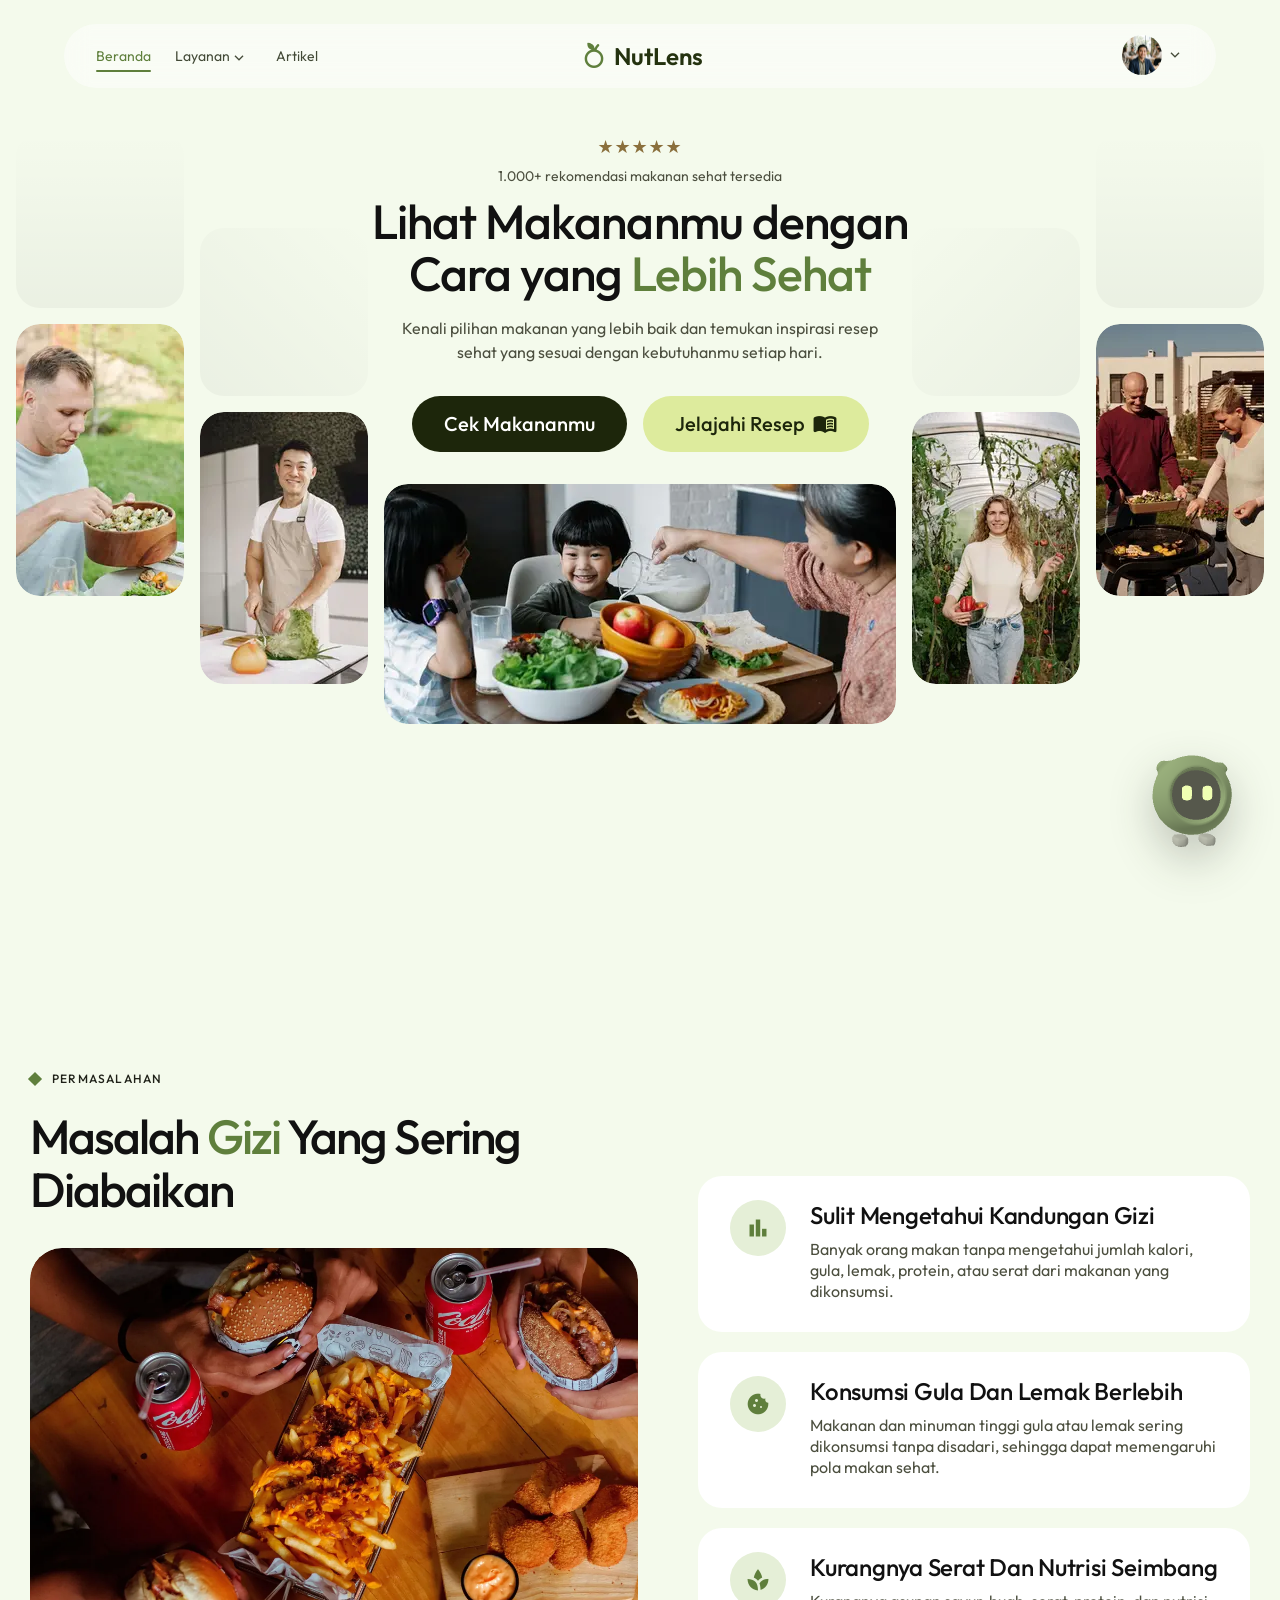
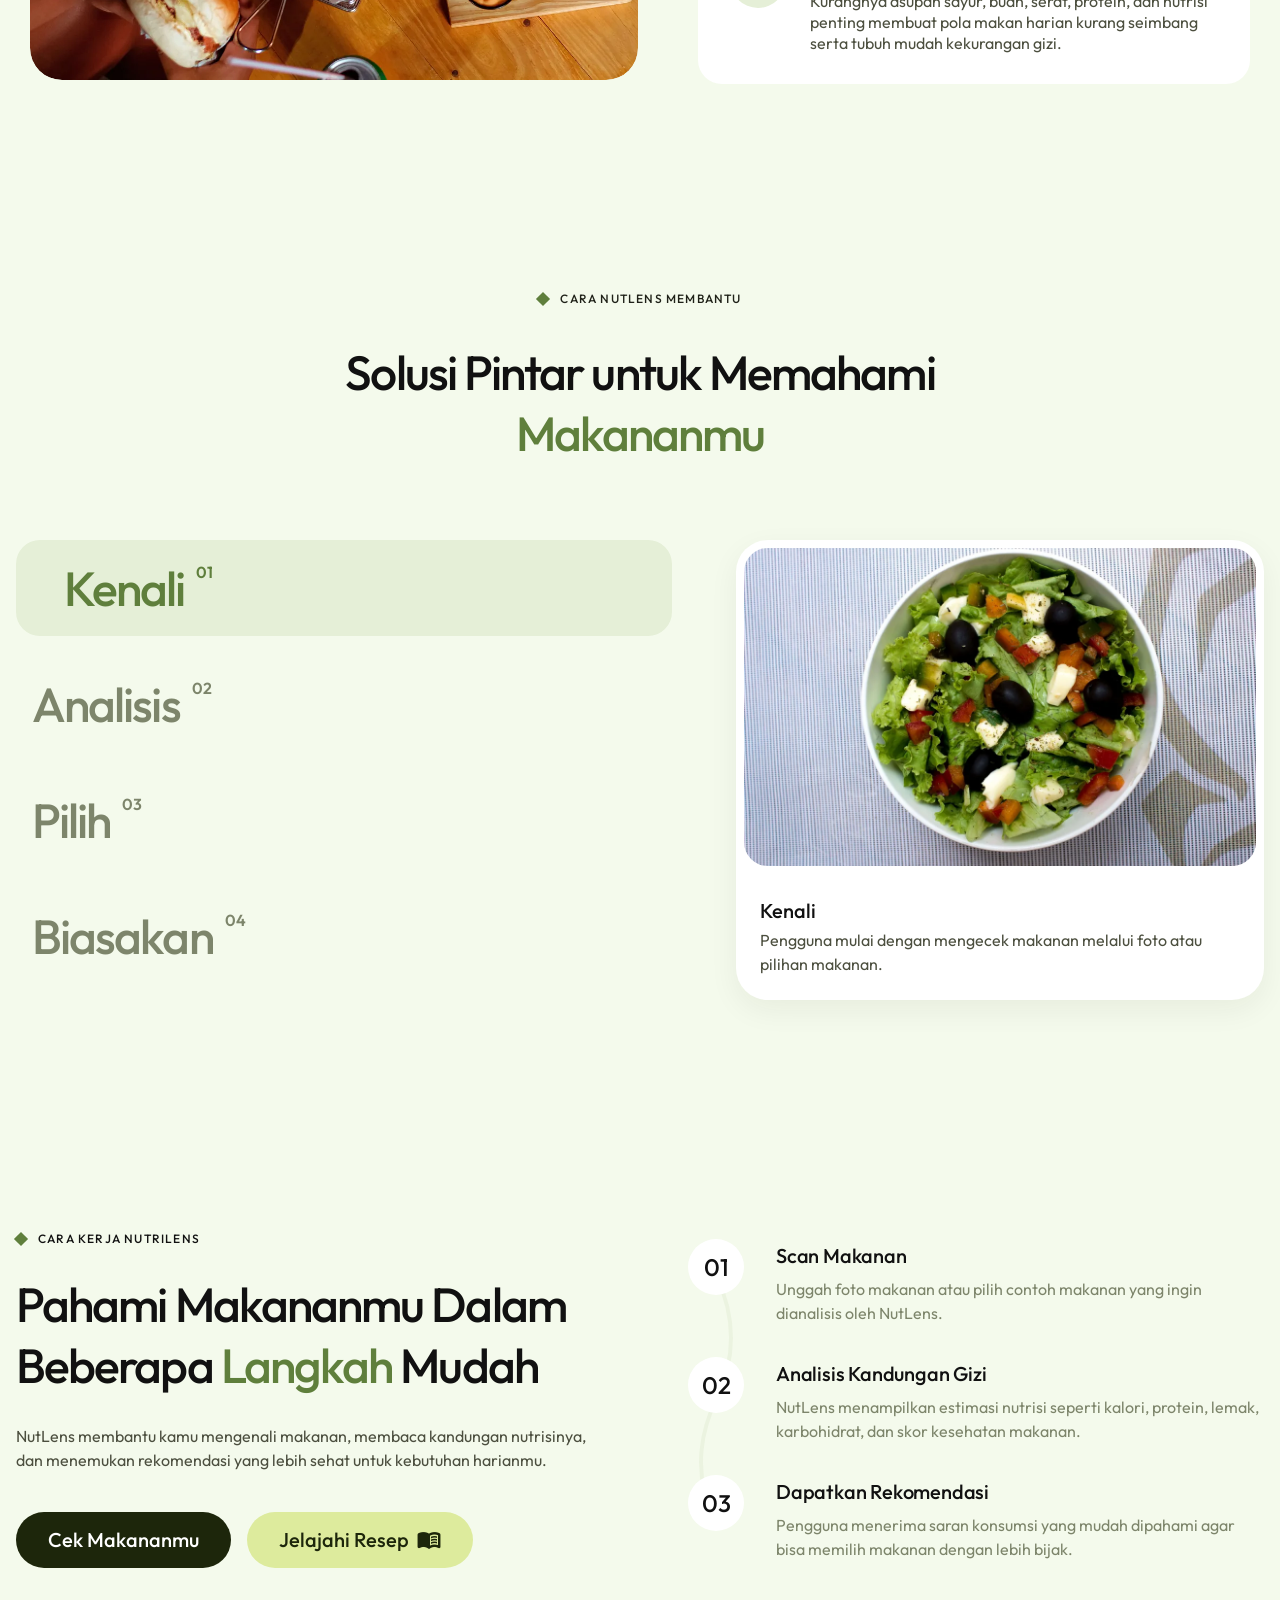
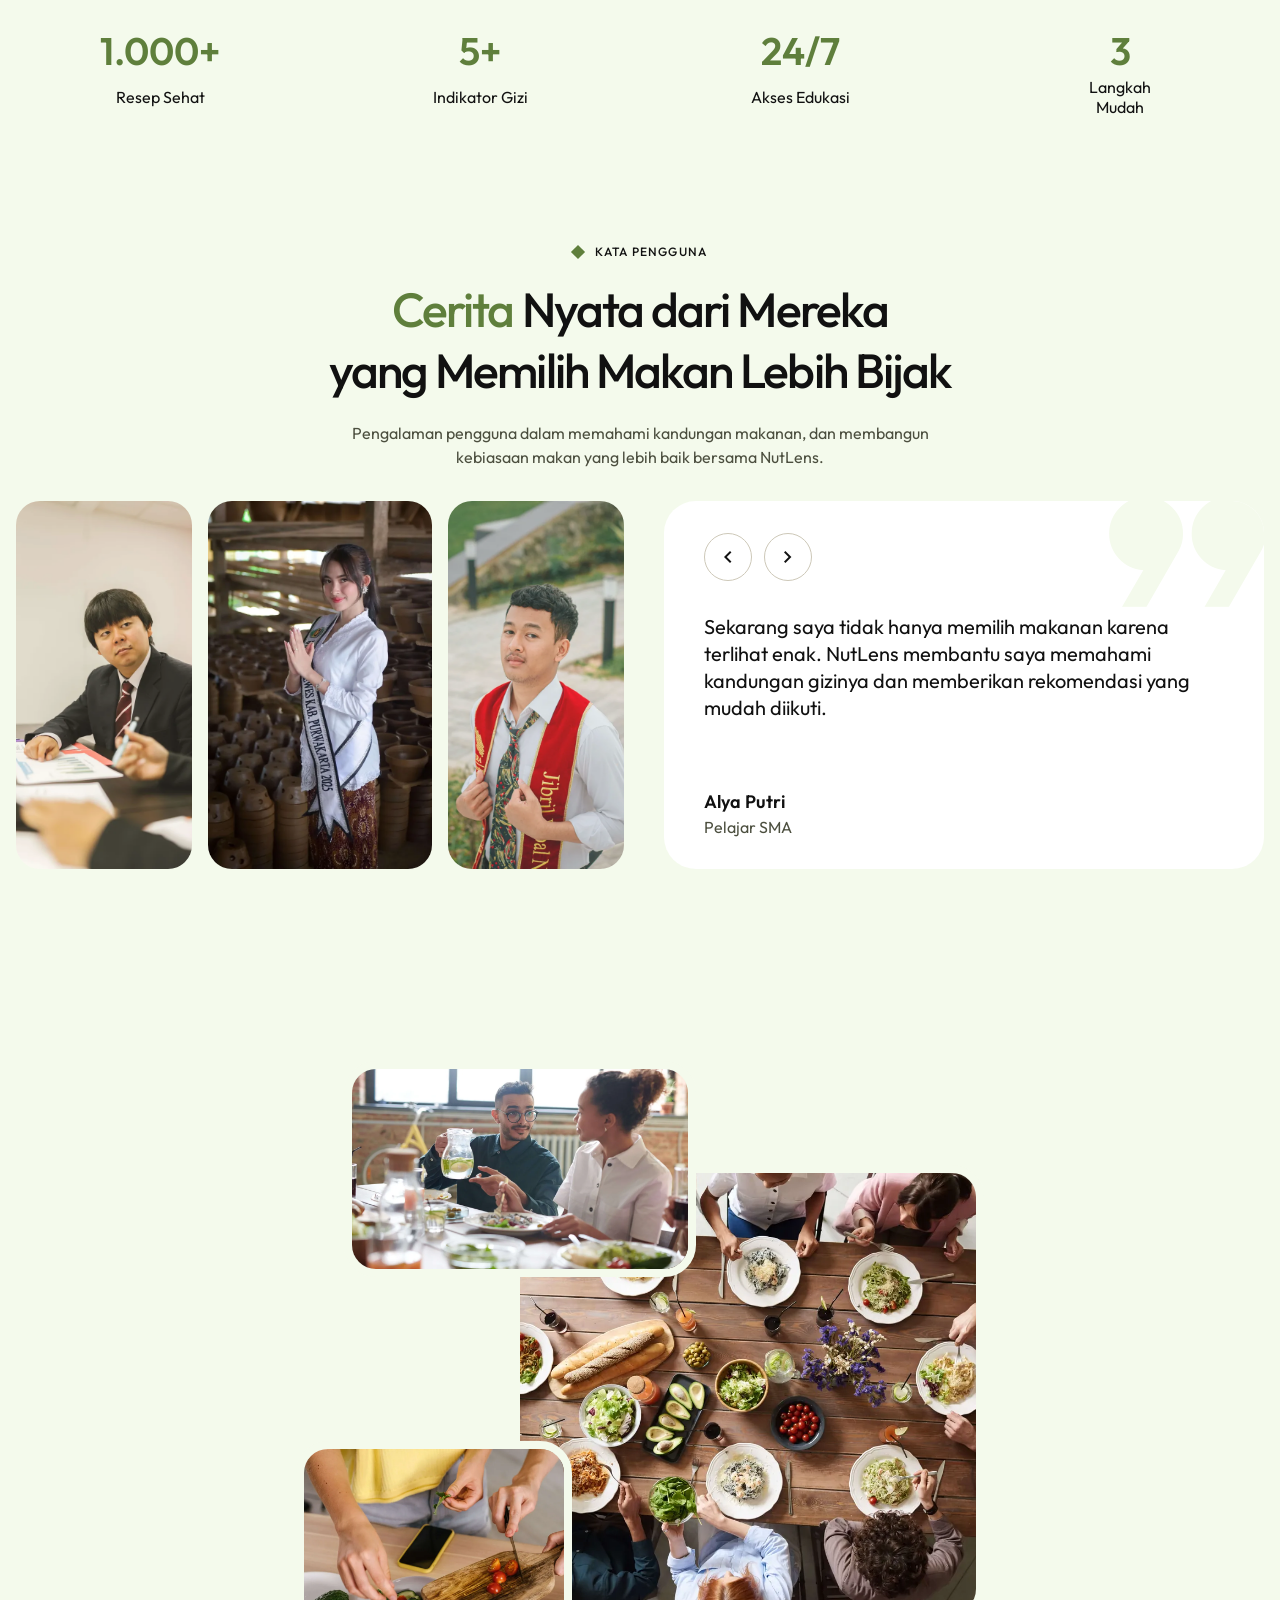
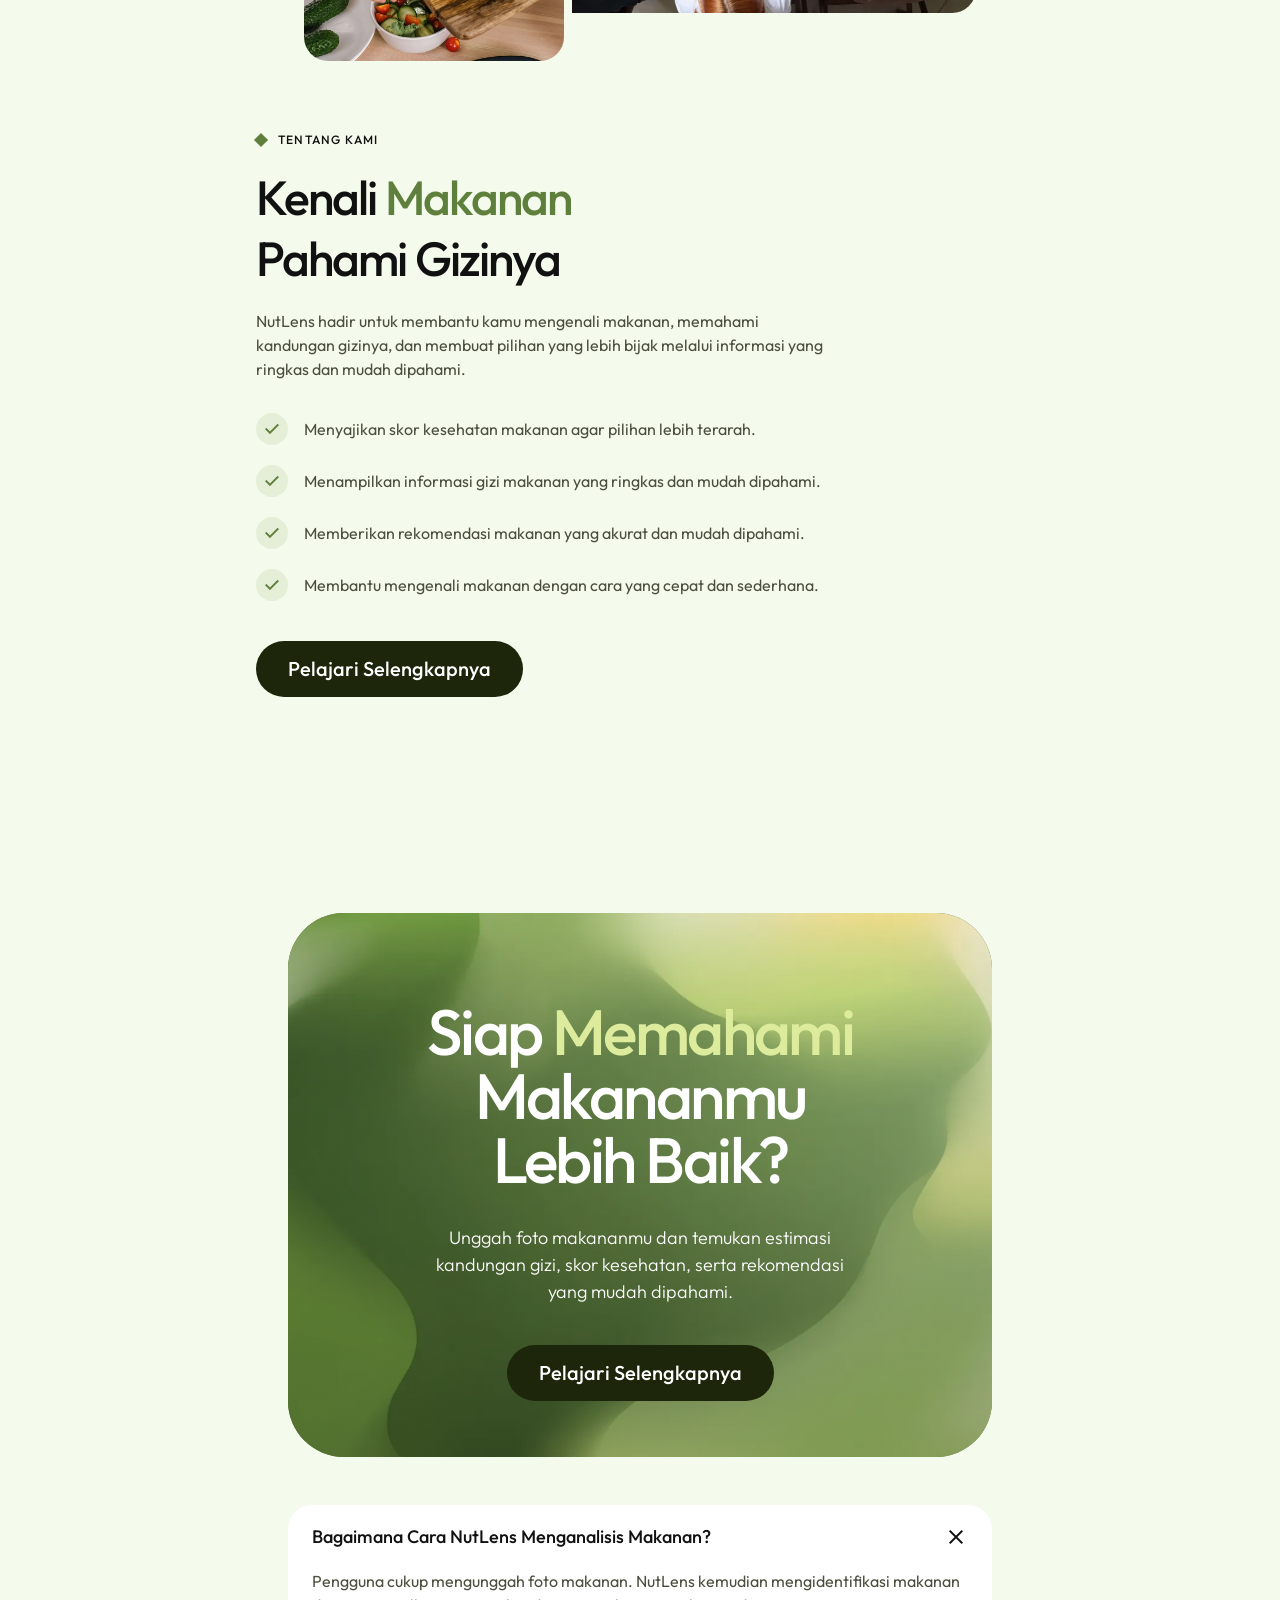
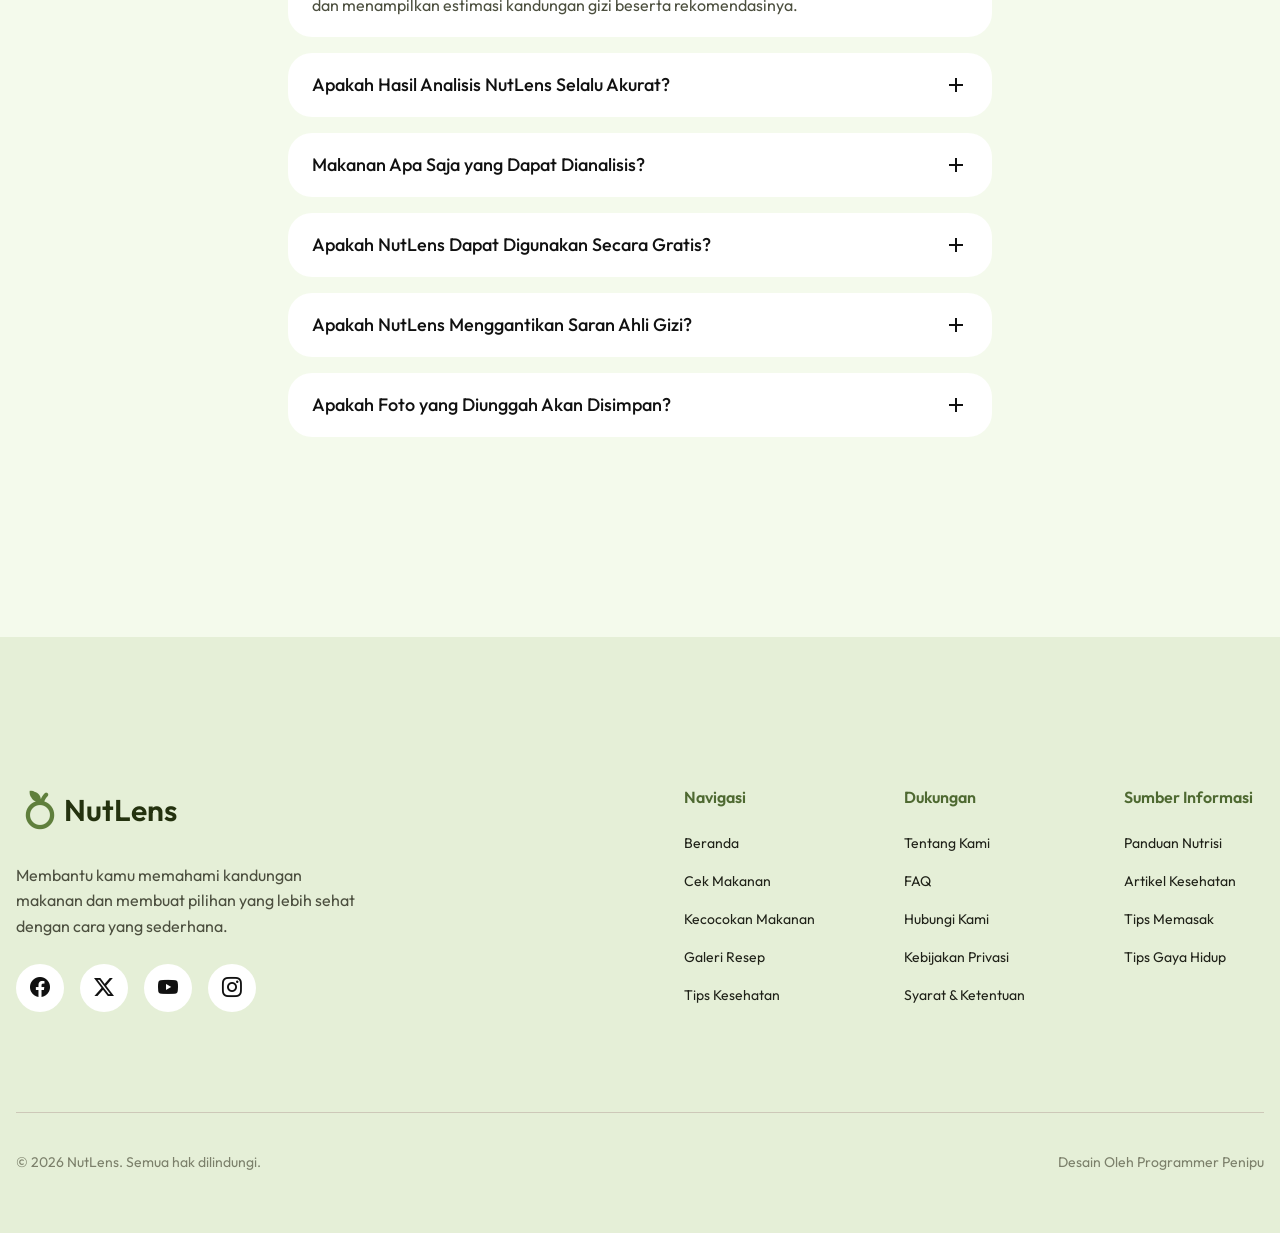
==== index.html @ 1ff8fdf5 "perf(images): optimize landing and analysis media" ====
<!doctype html>
<html lang="id">
  <head>
    <meta charset="UTF-8" />
    <meta name="viewport" content="width=device-width, initial-scale=1" />
    <title>NutLens | Teman Nutrisimu</title>
    <script>
      (() => {
        const root = document.documentElement;
        const mobile = window.matchMedia("(max-width: 48rem)").matches;
        const reducedMotion = window.matchMedia(
          "(prefers-reduced-motion: reduce)",
        ).matches;

        if (!reducedMotion && "IntersectionObserver" in window) {
          root.classList.add("reveal-ready");
          document.addEventListener(
            "DOMContentLoaded",
            () => {
              window.setTimeout(() => {
                if (!root.classList.contains("reveal-runtime-ready")) {
                  root.classList.remove("reveal-ready");
                }
              }, 1600);
            },
            { once: true },
          );
        }

        if (mobile || reducedMotion) return;

        root.classList.add("hero-intro-pending");
        document.addEventListener(
          "DOMContentLoaded",
          () => {
            window.setTimeout(() => {
              root.classList.remove(
                "hero-intro-pending",
                "hero-intro-playing",
              );
              root.classList.add("hero-intro-complete");
            }, 1600);
          },
          { once: true },
        );
      })();
    </script>
    <link rel="preconnect" href="https://fonts.googleapis.com" />
    <link rel="preconnect" href="https://fonts.gstatic.com" crossorigin />
    <link
      rel="stylesheet"
      href="https://fonts.googleapis.com/css2?family=Material+Symbols+Outlined:opsz,wght,FILL,GRAD@20..48,100..700,0..1,-50..200&family=Outfit:wght@100..900&display=swap"
    />
    <link
      rel="stylesheet"
      href="https://cdn.jsdelivr.net/npm/bootstrap-icons@1.13.1/font/bootstrap-icons.min.css"
    />
    <link rel="stylesheet" href="assets/css/global.css" />
    <link rel="stylesheet" href="assets/css/landing-page.css" />
    <link rel="stylesheet" href="assets/css/chat-widget.css" />
    <script type="module" src="assets/js/navbar.mjs"></script>
    <script type="module" src="assets/js/profile-dropdown.mjs"></script>
    <script type="module" src="assets/js/mobile-navigation.mjs"></script>
    <script type="module" src="assets/js/hero-intro.mjs"></script>
    <script type="module" src="assets/js/scroll-reveal.mjs"></script>
    <script type="module" src="assets/js/solution.mjs"></script>
    <script type="module" src="assets/js/how-it-works.mjs"></script>
    <script type="module" src="assets/js/testimonial.mjs"></script>
    <script type="module" src="assets/js/faq.mjs"></script>
    <script type="module" src="assets/js/chat-widget.mjs?v=3"></script>
  </head>
  <body>
    <nav
      class="nutlens-navbar"
      aria-label="Navigasi utama"
      data-mobile-navigation
    >
      <div class="navbar__container">
        <ul class="navbar__menu">
          <li>
            <a href="index.html" class="is-active" aria-current="page"
              >Beranda</a
            >
          </li>
          <li>
            <div class="navbar__services" data-services-dropdown>
              <button
                class="navbar__services-toggle"
                type="button"
                aria-expanded="false"
                aria-controls="services-menu"
              >
                Layanan
                <span class="material-symbols-outlined" aria-hidden="true"
                  >expand_more</span
                >
              </button>
              <ul id="services-menu" class="navbar__submenu" hidden>
                <li>
                  <a href="assets/pages/cek-makanan.html">
                    <span
                      class="navbar__submenu-icon navbar__submenu-icon--check material-symbols-outlined"
                      aria-hidden="true"
                    >
                      nutrition
                    </span>

                    <span class="navbar__submenu-copy">
                      <span class="navbar__submenu-title">Analisis Gizi</span>
                      <span class="navbar__submenu-description">
                        Analisis nutrisi dari makananmu
                      </span>
                    </span>
                  </a>
                </li>

                <li>
                  <a href="assets/pages/resep-galeri.html">
                    <span
                      class="navbar__submenu-icon navbar__submenu-icon--gallery material-symbols-outlined"
                      aria-hidden="true"
                    >
                      menu_book
                    </span>

                    <span class="navbar__submenu-copy">
                      <span class="navbar__submenu-title">Resep Sehat</span>
                      <span class="navbar__submenu-description">
                        Temukan inspirasi resep sehat
                      </span>
                    </span>
                  </a>
                </li>

                <li>
                  <a href="assets/pages/buat-resep.html">
                    <span
                      class="navbar__submenu-icon navbar__submenu-icon--recipe material-symbols-outlined"
                      aria-hidden="true"
                    >
                      restaurant_menu
                    </span>

                    <span class="navbar__submenu-copy">
                      <span class="navbar__submenu-title">Perencanaan Nutrisi</span>
                      <span class="navbar__submenu-description">
                        Buat resep dari bahan yang tersedia
                      </span>
                    </span>
                  </a>
                </li>

                <li>
                  <a href="assets/pages/challenge-sehat.html">
                    <span
                      class="navbar__submenu-icon navbar__submenu-icon--challenge material-symbols-outlined"
                      aria-hidden="true"
                    >
                      emoji_events
                    </span>

                    <span class="navbar__submenu-copy">
                      <span class="navbar__submenu-title">Challenge Sehat</span>
                      <span class="navbar__submenu-description">
                        Ikuti tantangan hidup lebih sehat
                      </span>
                    </span>
                  </a>
                </li>
              </ul>
            </div>
          </li>
          <li><a href="assets/pages/artikel.html">Artikel</a></li>
        </ul>

        <div class="navbar__logo">
          <span class="material-symbols-outlined" aria-hidden="true"
            >nutrition</span
          >
          <a href="index.html" aria-label="NutLens, kembali ke beranda"
            >NutLens</a
          >
        </div>

        <div class="navbar__profile" data-profile-dropdown>
          <button
            class="navbar__profile-trigger"
            type="button"
            aria-expanded="false"
            aria-controls="profile-menu"
            aria-label="Buka menu profil Denny Pramana"
          >
            <img
              class="navbar__profile-avatar navbar__profile-avatar--trigger"
              src="assets/images/testimonial/Bang Raka.webp"
              alt=""
              width="40"
              height="40"
            />
            <span
              class="navbar__profile-chevron material-symbols-outlined"
              aria-hidden="true"
              >expand_more</span
            >
          </button>

          <div
            id="profile-menu"
            class="navbar__profile-panel"
            hidden
            inert
          >
            <div class="navbar__profile-identity">
              <img
                class="navbar__profile-avatar navbar__profile-avatar--panel"
                src="assets/images/testimonial/Bang Raka.webp"
                alt=""
                width="48"
                height="48"
              />
              <div class="navbar__profile-copy">
                <p class="navbar__profile-name">Denny Pramana</p>
                <p class="navbar__profile-email">denprama@email.com</p>
              </div>
            </div>

            <hr class="navbar__profile-divider" />

            <button
              class="navbar__profile-action"
              type="button"
              data-profile-link
            >
              <span class="material-symbols-outlined" aria-hidden="true"
                >person</span
              >
              <span>Profile</span>
            </button>
            <button
              class="navbar__profile-action"
              type="button"
              data-profile-logout
            >
              <span class="material-symbols-outlined" aria-hidden="true"
                >logout</span
              >
              <span>Logout</span>
            </button>
          </div>
        </div>

        <button
          class="mobile-nav__open"
          type="button"
          aria-label="Buka menu navigasi"
          aria-expanded="false"
          aria-controls="mobile-navigation"
        >
          <span class="material-symbols-outlined" aria-hidden="true">menu</span>
        </button>
      </div>

      <div
        class="mobile-nav"
        id="mobile-navigation"
        aria-hidden="true"
      >
        <button
          class="mobile-nav__overlay"
          type="button"
          aria-label="Tutup menu navigasi"
          tabindex="-1"
        ></button>

        <aside
          class="mobile-nav__drawer"
          role="dialog"
          aria-modal="true"
          aria-labelledby="mobile-nav-title"
          inert
        >
          <header class="mobile-nav__header">
            <span class="mobile-nav__brand" aria-hidden="true">
              <span class="material-symbols-outlined">nutrition</span>
              <span>NutLens</span>
            </span>
            <h2 id="mobile-nav-title" class="visually-hidden">
              Menu NutLens
            </h2>
            <button
              class="mobile-nav__close"
              type="button"
              aria-label="Tutup menu navigasi"
            >
              <span class="material-symbols-outlined" aria-hidden="true"
                >close</span
              >
            </button>
          </header>

          <div class="mobile-nav__body">
            <section
              class="mobile-nav__section"
              aria-labelledby="mobile-account-title"
            >
              <h3
                id="mobile-account-title"
                class="mobile-nav__section-title"
              >
                Akun
              </h3>
              <a
                class="mobile-nav__account"
                href="assets/pages/profil.html"
              >
                <img
                  class="mobile-nav__avatar"
                  src="assets/images/testimonial/Bang Raka.webp"
                  alt=""
                  width="48"
                  height="48"
                />
                <span class="mobile-nav__account-text">
                  <strong>Denny Pramana</strong>
                  <span>Lihat profil saya</span>
                </span>
                <span class="material-symbols-outlined" aria-hidden="true"
                  >chevron_right</span
                >
              </a>
            </section>

            <section
              class="mobile-nav__section"
              aria-labelledby="mobile-navigation-title"
            >
              <h3
                id="mobile-navigation-title"
                class="mobile-nav__section-title"
              >
                Navigasi
              </h3>
              <nav aria-label="Navigasi mobile">
                <ul class="mobile-nav__list">
                  <li>
                    <a
                      class="mobile-nav__item is-active"
                      href="index.html"
                      aria-current="page"
                    >
                      <span
                        class="material-symbols-outlined"
                        aria-hidden="true"
                        >home</span
                      >
                      <span>Beranda</span>
                    </a>
                  </li>
                  <li>
                    <button
                      class="mobile-nav__submenu-trigger"
                      type="button"
                      aria-expanded="false"
                      aria-controls="mobile-services-menu"
                    >
                      <span class="mobile-nav__item-main">
                        <span
                          class="material-symbols-outlined"
                          aria-hidden="true"
                          >grid_view</span
                        >
                        <span>Layanan</span>
                      </span>
                      <span
                        class="material-symbols-outlined mobile-nav__submenu-icon"
                        aria-hidden="true"
                        >expand_more</span
                      >
                    </button>
                    <div
                      class="mobile-nav__submenu-shell"
                      id="mobile-services-menu"
                      aria-hidden="true"
                      inert
                    >
                      <ul class="mobile-nav__submenu">
                        <li>
                          <a href="assets/pages/cek-makanan.html"
                            >Analisis Gizi</a
                          >
                        </li>
                        <li>
                          <a href="assets/pages/resep-galeri.html"
                            >Resep Sehat</a
                          >
                        </li>
                        <li>
                          <a href="assets/pages/buat-resep.html"
                            >Perencanaan Nutrisi</a
                          >
                        </li>
                        <li>
                          <a href="assets/pages/challenge-sehat.html"
                            >Challenge Sehat</a
                          >
                        </li>
                      </ul>
                    </div>
                  </li>
                  <li>
                    <a
                      class="mobile-nav__item"
                      href="assets/pages/artikel.html"
                    >
                      <span
                        class="material-symbols-outlined"
                        aria-hidden="true"
                        >article</span
                      >
                      <span>Artikel</span>
                    </a>
                  </li>
                </ul>
              </nav>
            </section>
          </div>

          <div class="mobile-nav__footer">
            <button class="mobile-nav__logout" type="button">
              <span class="material-symbols-outlined" aria-hidden="true"
                >logout</span
              >
              <span>Logout</span>
            </button>
          </div>
        </aside>
      </div>
    </nav>

    <main>
      <section class="hero" aria-labelledby="hero-title">
        <div class="hero__content">
          <div class="hero__rating" data-reveal="fade-up">
            <span aria-hidden="true">★★★★★</span>
            <span class="visually-hidden">5 dari 5 bintang</span>
          </div>
          <p
            class="hero__recommendation"
            data-reveal="fade-up"
            data-reveal-delay="100"
          >
            1.000+ rekomendasi makanan sehat tersedia
          </p>

          <h1
            id="hero-title"
            class="hero__title"
            data-reveal="fade-up"
            data-reveal-delay="200"
          >
            Lihat Makananmu dengan<br />
            Cara yang <span class="hero__accent">Lebih Sehat</span>
          </h1>

          <p
            class="hero__description"
            data-reveal="fade-up"
            data-reveal-delay="300"
          >
            Kenali pilihan makanan yang lebih baik dan temukan inspirasi resep
            sehat yang sesuai dengan kebutuhanmu setiap hari.
          </p>

          <div
            class="hero__actions"
            aria-label="Aksi utama"
            data-reveal="fade-up"
            data-reveal-delay="400"
          >
            <a
              href="assets/pages/cek-makanan.html"
              class="hero__cta hero__cta--primary hero__cta--text-swap"
            >
              <span class="hero__cta-label hero__cta-label--current">Cek Makananmu</span>
              <span
                class="hero__cta-label hero__cta-label--replacement"
                aria-hidden="true"
              >Cek Makananmu</span>
            </a>
            <a
              href="assets/pages/resep-galeri.html"
              class="hero__cta hero__cta--secondary hero__cta--icon-focus"
            >
              <span class="hero__cta-text">Jelajahi Resep</span>
              <span
                class="hero__cta-icon hero__cta-icon--end material-symbols-outlined"
                aria-hidden="true"
              >menu_book</span>
              <span
                class="hero__cta-icon hero__cta-icon--center material-symbols-outlined"
                aria-hidden="true"
              >menu_book</span>
            </a>
          </div>
        </div>

        <div class="hero__artwork">
          <div class="hero__image-frame hero__image--outer">
            <div class="hero__image-motion">
              <img
                class="hero__image"
                src="assets/images/hero/optimized/kiri-luar-336.webp"
                srcset="
                  assets/images/hero/optimized/kiri-luar-168.webp 168w,
                  assets/images/hero/optimized/kiri-luar-336.webp 336w
                "
                sizes="(max-width: 46rem) 18vw, 10.5rem"
                alt=""
                width="168"
                height="272"
                fetchpriority="low"
                decoding="async"
              />
            </div>
          </div>
          <div
            class="hero__image-frame hero__image--side hero__image-frame--left"
          >
            <div class="hero__image-motion">
              <img
                class="hero__image"
                src="assets/images/hero/optimized/kiri-336.webp"
                srcset="
                  assets/images/hero/optimized/kiri-168.webp 168w,
                  assets/images/hero/optimized/kiri-336.webp 336w
                "
                sizes="(max-width: 46rem) 18vw, 10.5rem"
                alt=""
                width="168"
                height="272"
                fetchpriority="low"
                decoding="async"
              />
            </div>
          </div>
          <div class="hero__image-frame hero__image--main">
            <div class="hero__image-motion">
              <img
                class="hero__image"
                src="assets/images/hero/optimized/tengah-1088.webp"
                srcset="
                  assets/images/hero/optimized/tengah-544.webp 544w,
                  assets/images/hero/optimized/tengah-1088.webp 1088w
                "
                sizes="(max-width: 46rem) 24vw, min(37.778vw, 34rem)"
                alt="Sekelompok orang menikmati makanan sehat bersama di meja makan"
                width="544"
                height="240"
                fetchpriority="high"
                decoding="async"
              />
            </div>
          </div>
          <div
            class="hero__image-frame hero__image--side hero__image-frame--right"
          >
            <div class="hero__image-motion">
              <img
                class="hero__image"
                src="assets/images/hero/optimized/kanan-336.webp"
                srcset="
                  assets/images/hero/optimized/kanan-168.webp 168w,
                  assets/images/hero/optimized/kanan-336.webp 336w
                "
                sizes="(max-width: 46rem) 18vw, 10.5rem"
                alt=""
                width="168"
                height="272"
                fetchpriority="low"
                decoding="async"
              />
            </div>
          </div>
          <div class="hero__image-frame hero__image--outer">
            <div class="hero__image-motion">
              <img
                class="hero__image"
                src="assets/images/hero/optimized/kanan-luar-336.webp"
                srcset="
                  assets/images/hero/optimized/kanan-luar-168.webp 168w,
                  assets/images/hero/optimized/kanan-luar-336.webp 336w
                "
                sizes="(max-width: 46rem) 18vw, 10.5rem"
                alt=""
                width="168"
                height="272"
                fetchpriority="low"
                decoding="async"
              />
            </div>
          </div>
        </div>
      </section>

      <section class="problems" aria-labelledby="problems-title">
        <div class="problems__layout">
          <div class="problems__intro">
            <p class="problems__eyebrow" data-reveal="fade-up">
              <span
                class="problems__eyebrow-mark"
                aria-hidden="true"
              ></span>
              <span class="problems__eyebrow-title">PERMASALAHAN</span>
            </p>

            <h2
              id="problems-title"
              class="problems__title"
              data-reveal="fade-up"
              data-reveal-delay="100"
            >
              Masalah <span class="problems__accent">Gizi</span> Yang Sering Diabaikan
            </h2>

            <figure
              class="problems__media"
              data-reveal="slide-left"
              data-reveal-delay="100"
            >
              <img
                class="problems__image"
                src="assets/images/problem/permasalahan.webp"
                alt="Aneka makanan bergizi di meja dengan pemandangan perbukitan hijau"
                width="608"
                height="432"
                loading="lazy"
                decoding="async"
              />
            </figure>
          </div>

          <div class="problems__list">
            <article
              class="problem-card"
              data-reveal="fade-up"
              data-reveal-delay="100"
            >
              <span class="problem-card__icon">
                <span
                  class="material-symbols-outlined"
                  aria-hidden="true"
                  >bar_chart</span
                >
              </span>
              <div class="problem-card__content">
                <h3 class="problem-card__title">
                  Sulit Mengetahui Kandungan Gizi
                </h3>
                <p class="problem-card__description">
                  Banyak orang makan tanpa mengetahui jumlah kalori, gula,
                  lemak, protein, atau serat dari makanan yang dikonsumsi.
                </p>
              </div>
            </article>

            <article
              class="problem-card"
              data-reveal="fade-up"
              data-reveal-delay="200"
            >
              <span class="problem-card__icon">
                <span
                  class="material-symbols-outlined"
                  aria-hidden="true"
                  >cookie</span
                >
              </span>
              <div class="problem-card__content">
                <h3 class="problem-card__title">
                  Konsumsi Gula Dan Lemak Berlebih
                </h3>
                <p class="problem-card__description">
                  Makanan dan minuman tinggi gula atau lemak sering dikonsumsi
                  tanpa disadari, sehingga dapat memengaruhi pola makan sehat.
                </p>
              </div>
            </article>

            <article
              class="problem-card"
              data-reveal="fade-up"
              data-reveal-delay="300"
            >
              <span class="problem-card__icon">
                <span
                  class="material-symbols-outlined"
                  aria-hidden="true"
                  >spa</span
                >
              </span>
              <div class="problem-card__content">
                <h3 class="problem-card__title">
                  Kurangnya Serat Dan Nutrisi Seimbang
                </h3>
                <p class="problem-card__description">
                  Kurangnya asupan sayur, buah, serat, protein, dan nutrisi
                  penting membuat pola makan harian kurang seimbang serta tubuh
                  mudah kekurangan gizi.
                </p>
              </div>
            </article>
          </div>
        </div>
      </section>

      <section
        class="solution"
        aria-labelledby="solution-title"
        data-solution
      >
        <header class="solution__header" data-reveal="fade-up">
          <p class="solution__eyebrow">
            <span class="solution__eyebrow-mark" aria-hidden="true"></span>
            <span>CARA NUTLENS MEMBANTU</span>
          </p>

          <h2 id="solution-title" class="solution__title">
            Solusi Pintar untuk Memahami
            <span class="solution__accent">Makananmu</span>
          </h2>
        </header>

        <div class="solution__layout">
          <div
            class="solution__steps"
            role="tablist"
            aria-label="Tahapan menggunakan NutLens"
          >
            <button
              id="solution-tab-kenali"
              class="solution__step is-active"
              type="button"
              role="tab"
              aria-selected="true"
              aria-controls="solution-panel-kenali"
              tabindex="0"
              data-solution-step="kenali"
              data-reveal="fade-up"
              data-reveal-delay="100"
            >
              <span class="solution__step-content">
                <span class="solution__step-label">Kenali</span>
                <span class="solution__step-number">01</span>
              </span>
            </button>

            <button
              id="solution-tab-analisis"
              class="solution__step"
              type="button"
              role="tab"
              aria-selected="false"
              aria-controls="solution-panel-analisis"
              tabindex="-1"
              data-solution-step="analisis"
              data-reveal="fade-up"
              data-reveal-delay="200"
            >
              <span class="solution__step-content">
                <span class="solution__step-label">Analisis</span>
                <span class="solution__step-number">02</span>
              </span>
            </button>

            <button
              id="solution-tab-pilih"
              class="solution__step"
              type="button"
              role="tab"
              aria-selected="false"
              aria-controls="solution-panel-pilih"
              tabindex="-1"
              data-solution-step="pilih"
              data-reveal="fade-up"
              data-reveal-delay="300"
            >
              <span class="solution__step-content">
                <span class="solution__step-label">Pilih</span>
                <span class="solution__step-number">03</span>
              </span>
            </button>

            <button
              id="solution-tab-biasakan"
              class="solution__step"
              type="button"
              role="tab"
              aria-selected="false"
              aria-controls="solution-panel-biasakan"
              tabindex="-1"
              data-solution-step="biasakan"
              data-reveal="fade-up"
              data-reveal-delay="400"
            >
              <span class="solution__step-content">
                <span class="solution__step-label">Biasakan</span>
                <span class="solution__step-number">04</span>
              </span>
            </button>
          </div>

          <div class="solution__panels">
            <article
              id="solution-panel-kenali"
              class="solution__panel is-active"
              role="tabpanel"
              aria-labelledby="solution-tab-kenali"
              aria-hidden="false"
              data-solution-panel="kenali"
              data-reveal="slide-left"
              data-reveal-delay="100"
            >
              <figure class="solution__media">
                <img
                  class="solution__image"
                  src="assets/images/solution/kenali.webp"
                  alt="Aneka makanan bergizi di meja dengan pemandangan perbukitan hijau"
                  width="528"
                  height="328"
                  loading="lazy"
                  decoding="async"
                />
              </figure>
              <h3 class="solution__panel-title">Kenali</h3>
              <p class="solution__description">
                Pengguna mulai dengan mengecek makanan melalui foto atau
                pilihan makanan.
              </p>
            </article>

            <article
              id="solution-panel-analisis"
              class="solution__panel"
              role="tabpanel"
              aria-labelledby="solution-tab-analisis"
              aria-hidden="true"
              data-solution-panel="analisis"
              data-reveal="slide-left"
              data-reveal-delay="100"
            >
              <figure class="solution__media">
                <img
                  class="solution__image"
                  src="assets/images/solution/analisis.webp"
                  alt="Aneka makanan bergizi di meja dengan pemandangan perbukitan hijau"
                  width="528"
                  height="328"
                  loading="lazy"
                  decoding="async"
                />
              </figure>
              <h3 class="solution__panel-title">Analisis</h3>
              <p class="solution__description">
                NutLens menganalisis kandungan utama makanan dan menyajikan
                informasi gizi yang lebih mudah dipahami.
              </p>
            </article>

            <article
              id="solution-panel-pilih"
              class="solution__panel"
              role="tabpanel"
              aria-labelledby="solution-tab-pilih"
              aria-hidden="true"
              data-solution-panel="pilih"
              data-reveal="slide-left"
              data-reveal-delay="100"
            >
              <figure class="solution__media">
                <img
                  class="solution__image"
                  src="assets/images/solution/pilih.webp"
                  alt="Aneka makanan bergizi di meja dengan pemandangan perbukitan hijau"
                  width="528"
                  height="328"
                  loading="lazy"
                  decoding="async"
                />
              </figure>
              <h3 class="solution__panel-title">Pilih</h3>
              <p class="solution__description">
                Pengguna membandingkan hasil analisis dan memilih makanan atau
                rekomendasi yang lebih sesuai dengan kebutuhannya.
              </p>
            </article>

            <article
              id="solution-panel-biasakan"
              class="solution__panel"
              role="tabpanel"
              aria-labelledby="solution-tab-biasakan"
              aria-hidden="true"
              data-solution-panel="biasakan"
              data-reveal="slide-left"
              data-reveal-delay="100"
            >
              <figure class="solution__media">
                <img
                  class="solution__image"
                  src="assets/images/solution/biasakan.webp"
                  alt="Aneka makanan bergizi di meja dengan pemandangan perbukitan hijau"
                  width="528"
                  height="328"
                  loading="lazy"
                  decoding="async"
                />
              </figure>
              <h3 class="solution__panel-title">Biasakan</h3>
              <p class="solution__description">
                Pilihan sehat yang dilakukan secara konsisten membantu
                membangun kebiasaan makan yang lebih baik setiap hari.
              </p>
            </article>
          </div>
        </div>
      </section>

      <section
        class="how-it-works"
        aria-labelledby="how-it-works-title"
        data-how-it-works
      >
        <div class="how-it-works__content">
          <header class="how-it-works__intro">
            <p class="how-it-works__eyebrow" data-reveal="fade-up">
              <span
                class="how-it-works__eyebrow-mark"
                aria-hidden="true"
              ></span>
              <span>CARA KERJA NUTRILENS</span>
            </p>

            <h2
              id="how-it-works-title"
              class="how-it-works__title"
              data-reveal="fade-up"
              data-reveal-delay="100"
            >
              Pahami Makananmu Dalam
              <span class="how-it-works__title-line">
                Beberapa <span class="how-it-works__accent">Langkah</span> Mudah
              </span>
            </h2>

            <p
              class="how-it-works__description"
              data-reveal="fade-up"
              data-reveal-delay="200"
            >
              NutLens membantu kamu mengenali makanan, membaca kandungan
              nutrisinya, dan menemukan rekomendasi yang lebih sehat untuk
              kebutuhan harianmu.
            </p>

            <div
              class="hero__actions how-it-works__actions"
              aria-label="Aksi Cara Kerja NutLens"
              data-reveal="fade-up"
              data-reveal-delay="300"
            >
              <a
                href="assets/pages/cek-makanan.html"
                class="hero__cta hero__cta--primary hero__cta--text-swap"
              >
                <span class="hero__cta-label hero__cta-label--current">Cek Makananmu</span>
                <span
                  class="hero__cta-label hero__cta-label--replacement"
                  aria-hidden="true"
                >Cek Makananmu</span>
              </a>
              <a
                href="assets/pages/resep-galeri.html"
                class="hero__cta hero__cta--secondary hero__cta--icon-focus"
              >
                <span class="hero__cta-text">Jelajahi Resep</span>
                <span
                  class="hero__cta-icon hero__cta-icon--end material-symbols-outlined"
                  aria-hidden="true"
                >menu_book</span>
                <span
                  class="hero__cta-icon hero__cta-icon--center material-symbols-outlined"
                  aria-hidden="true"
                >menu_book</span>
              </a>
            </div>
          </header>

          <div class="how-it-works__timeline-frame">
            <svg
              class="how-it-works__connector"
              viewBox="0 0 72 248"
              preserveAspectRatio="none"
              aria-hidden="true"
            >
              <path
                class="how-it-works__line how-it-works__line--base"
                d="M 28 28 C 48 60 48 92 28 124 C 8 156 8 188 28 220"
                vector-effect="non-scaling-stroke"
              />

              <path
                class="how-it-works__line how-it-works__line--progress"
                d="M 28 28 C 48 60 48 92 28 124 C 8 156 8 188 28 220"
                pathLength="1"
                vector-effect="non-scaling-stroke"
              />
            </svg>

            <ol class="how-it-works__timeline">
              <li
                class="how-it-works__step"
                data-reveal="fade-up"
                data-reveal-delay="100"
              >
                <span class="how-it-works__number" aria-hidden="true">01</span>
                <div class="how-it-works__step-content">
                  <h3 class="how-it-works__step-title">Scan Makanan</h3>
                  <p class="how-it-works__step-description">
                    Unggah foto makanan atau pilih contoh makanan yang ingin
                    dianalisis oleh NutLens.
                  </p>
                </div>
              </li>
              <li
                class="how-it-works__step"
                data-reveal="fade-up"
                data-reveal-delay="200"
              >
                <span class="how-it-works__number" aria-hidden="true">02</span>
                <div class="how-it-works__step-content">
                  <h3 class="how-it-works__step-title">
                    Analisis Kandungan Gizi
                  </h3>
                  <p class="how-it-works__step-description">
                    NutLens menampilkan estimasi nutrisi seperti kalori,
                    protein, lemak, karbohidrat, dan skor kesehatan makanan.
                  </p>
                </div>
              </li>
              <li
                class="how-it-works__step"
                data-reveal="fade-up"
                data-reveal-delay="300"
              >
                <span class="how-it-works__number" aria-hidden="true">03</span>
                <div class="how-it-works__step-content">
                  <h3 class="how-it-works__step-title">
                    Dapatkan Rekomendasi
                  </h3>
                  <p class="how-it-works__step-description">
                    Pengguna menerima saran konsumsi yang mudah dipahami agar
                    bisa memilih makanan dengan lebih bijak.
                  </p>
                </div>
              </li>
            </ol>
          </div>
        </div>

        <ul class="how-it-works__stats" aria-label="Statistik NutLens">
          <li
            class="how-it-works__stat"
            data-reveal="fade-up"
            data-reveal-delay="100"
          >
            <strong
              class="how-it-works__stat-value"
              data-count-target="1000"
              data-count-suffix="+"
            >1.000+</strong>
            <span class="how-it-works__stat-label">Resep Sehat</span>
          </li>
          <li
            class="how-it-works__stat"
            data-reveal="fade-up"
            data-reveal-delay="200"
          >
            <strong
              class="how-it-works__stat-value"
              data-count-target="5"
              data-count-suffix="+"
            >5+</strong>
            <span class="how-it-works__stat-label">Indikator Gizi</span>
          </li>
          <li
            class="how-it-works__stat"
            data-reveal="fade-up"
            data-reveal-delay="300"
          >
            <strong
              class="how-it-works__stat-value"
              data-count-target="24"
              data-count-suffix="/7"
            >24/7</strong>
            <span class="how-it-works__stat-label">Akses Edukasi</span>
          </li>
          <li
            class="how-it-works__stat"
            data-reveal="fade-up"
            data-reveal-delay="400"
          >
            <strong
              class="how-it-works__stat-value"
              data-count-target="3"
              data-count-suffix=""
            >3</strong>
            <span class="how-it-works__stat-label">Langkah Mudah</span>
          </li>
        </ul>
      </section>

      <section
        class="testimonial"
        aria-labelledby="testimonial-title"
        data-testimonial
      >
        <header class="testimonial__header" data-reveal="fade-up">
          <p class="testimonial__eyebrow">
            <span class="testimonial__eyebrow-mark" aria-hidden="true"></span>
            <span>KATA PENGGUNA</span>
          </p>

          <h2 id="testimonial-title" class="testimonial__title">
            <span class="testimonial__accent">Cerita</span> Nyata dari Mereka
            <span class="testimonial__title-line">
              yang Memilih Makan Lebih Bijak
            </span>
          </h2>

          <p class="testimonial__description">
            Pengalaman pengguna dalam memahami kandungan makanan, dan membangun
            kebiasaan makan yang lebih baik bersama NutLens.
          </p>
        </header>

        <div class="testimonial__layout">
          <div
            class="testimonial__gallery"
            aria-label="Pilih pengguna untuk membaca testimonial"
            data-testimonial-gallery
            data-reveal="slide-left"
            data-reveal-delay="100"
          >
            <button
              class="testimonial__portrait testimonial__portrait--alya"
              type="button"
              aria-pressed="true"
              data-testimonial-item
              data-name="Alya Putri"
              data-role="Pelajar SMA"
              data-quote="Sekarang saya tidak hanya memilih makanan karena terlihat enak. NutLens membantu saya memahami kandungan gizinya dan memberikan rekomendasi yang mudah diikuti."
              data-testimonial-slot="active"
            >
              <img
                src="assets/images/testimonial/putri.webp"
                alt="Alya menikmati makanan sehat di meja makan"
                width="1632"
                height="2624"
                loading="lazy"
                decoding="async"
              />
            </button>

            <button
              class="testimonial__portrait testimonial__portrait--bima"
              type="button"
              aria-pressed="false"
              data-testimonial-item
              data-name="Bima Santoso"
              data-role="Mahasiswa"
              data-quote="Informasi gizinya membuat saya lebih mudah menentukan porsi dan memilih menu setelah kuliah tanpa harus menebak-nebak kandungannya."
              data-testimonial-slot="next"
            >
              <img
                src="assets/images/testimonial/mahasiswa.webp"
                alt="Bima menyiapkan makanan panggang di halaman rumah"
                width="1632"
                height="2624"
                loading="lazy"
                decoding="async"
              />
            </button>

            <button
              class="testimonial__portrait testimonial__portrait--maya"
              type="button"
              aria-pressed="false"
              aria-hidden="true"
              tabindex="-1"
              data-testimonial-item
              data-name="Maya Lestari"
              data-role="Ibu Rumah Tangga"
              data-quote="Saya jadi lebih percaya diri menyusun menu keluarga karena bisa membandingkan pilihan makanan dan memahami kebutuhan gizinya dengan bahasa yang sederhana."
              data-testimonial-slot="hidden-before"
            >
              <img
                src="assets/images/testimonial/bu maya.webp"
                alt="Maya membawa hasil panen sayuran segar dari kebun"
                width="336"
                height="544"
                loading="lazy"
                decoding="async"
              />
            </button>

            <button
              class="testimonial__portrait testimonial__portrait--raka"
              type="button"
              aria-pressed="false"
              data-testimonial-item
              data-name="Raka Pradana"
              data-role="Pekerja Muda"
              data-quote="Saat memilih makan siang, saya sekarang mempertimbangkan kandungan gizinya, bukan hanya harga dan rasa. Kebiasaan kecil ini membuat pilihan saya lebih terarah."
              data-testimonial-slot="previous"
            >
              <img
                src="assets/images/testimonial/ceo.webp"
                alt="Raka menikmati salad saat beristirahat di pegunungan"
                width="336"
                height="544"
                loading="lazy"
                decoding="async"
              />
            </button>
          </div>

          <article
            class="testimonial__quote-card"
            data-reveal="fade-up"
            data-reveal-delay="200"
          >
            <div
              class="testimonial__navigation"
              aria-label="Navigasi testimonial"
            >
              <button
                class="testimonial__navigation-button"
                type="button"
                data-testimonial-previous
                aria-label="Tampilkan testimonial sebelumnya"
              >
                <span class="material-symbols-outlined" aria-hidden="true">
                  chevron_left
                </span>
              </button>
              <button
                class="testimonial__navigation-button"
                type="button"
                data-testimonial-next
                aria-label="Tampilkan testimonial berikutnya"
              >
                <span class="material-symbols-outlined" aria-hidden="true">
                  chevron_right
                </span>
              </button>
            </div>

            <span class="testimonial__quote-mark material-symbols-outlined" aria-hidden="true">format_quote</span>

            <div
              class="testimonial__quote-content"
              aria-live="polite"
              aria-atomic="true"
              data-testimonial-quote-content
            >
              <blockquote class="testimonial__quote" data-testimonial-quote>
                Sekarang saya tidak hanya memilih makanan karena terlihat enak.
                NutLens membantu saya memahami kandungan gizinya dan memberikan
                rekomendasi yang mudah diikuti.
              </blockquote>
              <footer class="testimonial__author">
                <cite class="testimonial__name" data-testimonial-name>
                  Alya Putri
                </cite>
                <span class="testimonial__role" data-testimonial-role>
                  Pelajar SMA
                </span>
              </footer>
            </div>
          </article>
        </div>
      </section>

      <section class="about" aria-labelledby="about-title">
        <div class="about__layout">
          <div class="about__media" data-reveal="slide-left">
            <figure class="about__figure about__figure--top">
              <img
                class="about__image"
                src="assets/images/about-us/tentang kami 1.webp"
                alt=""
                width="352"
                height="216"
                loading="lazy"
                decoding="async"
              />
            </figure>

            <figure class="about__figure about__figure--main">
              <img
                class="about__image"
                src="assets/images/about-us/tentang kami 2.webp"
                alt="Pemandangan perbukitan hijau dengan aneka makanan bergizi di atas meja"
                width="472"
                height="456"
                loading="lazy"
                decoding="async"
              />
            </figure>

            <figure class="about__figure about__figure--bottom">
              <img
                class="about__image"
                src="assets/images/about-us/tentang kami 3.webp"
                alt=""
                width="276"
                height="228"
                loading="lazy"
                decoding="async"
              />
            </figure>
          </div>

          <div class="about__content">
            <p class="about__eyebrow" data-reveal="fade-up">
              <span class="about__eyebrow-mark" aria-hidden="true"></span>
              <span>TENTANG KAMI</span>
            </p>

            <h2
              id="about-title"
              class="about__title"
              data-reveal="fade-up"
              data-reveal-delay="100"
            >
              <span class="about__title-line">
                Kenali <span class="about__accent">Makanan</span>
              </span>
              <span class="about__title-line">Pahami Gizinya</span>
            </h2>

            <p
              class="about__description"
              data-reveal="fade-up"
              data-reveal-delay="200"
            >
              NutLens hadir untuk membantu kamu mengenali makanan, memahami
              kandungan gizinya, dan membuat pilihan yang lebih bijak melalui
              informasi yang ringkas dan mudah dipahami.
            </p>

            <ul class="about__checklist">
              <li
                class="about__check-item"
                data-reveal="fade-up"
                data-reveal-delay="100"
              >
                <span class="about__check-icon" aria-hidden="true">
                  <span class="material-symbols-outlined" aria-hidden="true">check</span>
                </span>
                <span>Menyajikan skor kesehatan makanan agar pilihan lebih terarah.</span>
              </li>
              <li
                class="about__check-item"
                data-reveal="fade-up"
                data-reveal-delay="200"
              >
                <span class="about__check-icon" aria-hidden="true">
                  <span class="material-symbols-outlined" aria-hidden="true">check</span>
                </span>
                <span>Menampilkan informasi gizi makanan yang ringkas dan mudah dipahami.</span>
              </li>
              <li
                class="about__check-item"
                data-reveal="fade-up"
                data-reveal-delay="300"
              >
                <span class="about__check-icon" aria-hidden="true">
                  <span class="material-symbols-outlined" aria-hidden="true">check</span>
                </span>
                <span>Memberikan rekomendasi makanan yang akurat dan mudah dipahami.</span>
              </li>
              <li
                class="about__check-item"
                data-reveal="fade-up"
                data-reveal-delay="400"
              >
                <span class="about__check-icon" aria-hidden="true">
                  <span class="material-symbols-outlined" aria-hidden="true">check</span>
                </span>
                <span>Membantu mengenali makanan dengan cara yang cepat dan sederhana.</span>
              </li>
            </ul>

            <a
              class="hero__cta hero__cta--primary hero__cta--text-swap about__cta"
              href="assets/pages/artikel.html"
              data-reveal="fade-up"
              data-reveal-delay="500"
            >
              <span class="hero__cta-label hero__cta-label--current">Pelajari Selengkapnya</span>
              <span
                class="hero__cta-label hero__cta-label--replacement"
                aria-hidden="true"
              >Pelajari Selengkapnya</span>
            </a>
          </div>
        </div>
      </section>

      <section class="faq-cta" aria-label="Informasi dan pertanyaan NutLens">
        <div class="faq-cta__container">
          <div class="faq-cta__layout">
            <article class="final-cta" aria-labelledby="final-cta-title">
              <img
                class="final-cta__background"
                src="assets/images/cta/cta.webp"
                alt=""
                width="1600"
                height="893"
                loading="lazy"
                decoding="async"
                aria-hidden="true"
              />
              <div class="final-cta__content" data-reveal="fade-up">
                <h2 id="final-cta-title" class="final-cta__title">
                  <span class="final-cta__title-line">
                    Siap <span class="final-cta__accent">Memahami</span>
                  </span>
                  <span class="final-cta__title-line">Makananmu</span>
                  <span class="final-cta__title-line">Lebih Baik?</span>
                </h2>

                <p class="final-cta__description">
                  Unggah foto makananmu dan temukan estimasi kandungan gizi,
                  skor kesehatan, serta rekomendasi yang mudah dipahami.
                </p>

                <a
                  class="hero__cta hero__cta--primary hero__cta--text-swap final-cta__button"
                  href="assets/pages/cek-makanan.html"
                >
                  <span class="hero__cta-label hero__cta-label--current">Pelajari Selengkapnya</span>
                  <span
                    class="hero__cta-label hero__cta-label--replacement"
                    aria-hidden="true"
                  >Pelajari Selengkapnya</span>
                </a>
              </div>
            </article>

            <div class="faq" aria-labelledby="faq-title" data-faq>
              <h2 id="faq-title" class="visually-hidden">
                Pertanyaan yang sering diajukan tentang NutLens
              </h2>

              <article
                class="faq__item is-open"
                data-faq-item="analysis"
                data-faq-default-open
                data-reveal="fade-up"
                data-reveal-delay="100"
              >
                <h3 class="faq__heading">
                  <button
                    class="faq__trigger"
                    type="button"
                    id="faq-trigger-1"
                    aria-expanded="true"
                    aria-controls="faq-panel-1"
                    data-faq-trigger
                  >
                    <span class="faq__question"
                      >Bagaimana Cara NutLens Menganalisis Makanan?</span
                    >
                    <span
                      class="material-symbols-outlined faq__icon"
                      aria-hidden="true"
                      data-faq-icon
                      >close</span
                    >
                  </button>
                </h3>
                <div class="faq__panel-wrapper">
                  <div
                    class="faq__panel"
                    id="faq-panel-1"
                    role="region"
                    aria-labelledby="faq-trigger-1"
                    data-faq-panel
                  >
                    <p>
                      Pengguna cukup mengunggah foto makanan. NutLens kemudian
                      mengidentifikasi makanan dan menampilkan estimasi
                      kandungan gizi beserta rekomendasinya.
                    </p>
                  </div>
                </div>
              </article>

              <article
                class="faq__item"
                data-faq-item="accuracy"
                data-reveal="fade-up"
                data-reveal-delay="200"
              >
                <h3 class="faq__heading">
                  <button
                    class="faq__trigger"
                    type="button"
                    id="faq-trigger-2"
                    aria-expanded="true"
                    aria-controls="faq-panel-2"
                    data-faq-trigger
                  >
                    <span class="faq__question"
                      >Apakah Hasil Analisis NutLens Selalu Akurat?</span
                    >
                    <span
                      class="material-symbols-outlined faq__icon"
                      aria-hidden="true"
                      data-faq-icon
                      >close</span
                    >
                  </button>
                </h3>
                <div class="faq__panel-wrapper">
                  <div
                    class="faq__panel"
                    id="faq-panel-2"
                    role="region"
                    aria-labelledby="faq-trigger-2"
                    data-faq-panel
                  >
                    <p>
                      Hasil NutLens merupakan estimasi berdasarkan foto dan
                      informasi makanan yang tersedia. Hasil dapat berbeda
                      tergantung kualitas foto, porsi, dan komposisi makanan.
                    </p>
                  </div>
                </div>
              </article>

              <article
                class="faq__item"
                data-faq-item="foods"
                data-reveal="fade-up"
                data-reveal-delay="300"
              >
                <h3 class="faq__heading">
                  <button
                    class="faq__trigger"
                    type="button"
                    id="faq-trigger-3"
                    aria-expanded="true"
                    aria-controls="faq-panel-3"
                    data-faq-trigger
                  >
                    <span class="faq__question"
                      >Makanan Apa Saja yang Dapat Dianalisis?</span
                    >
                    <span
                      class="material-symbols-outlined faq__icon"
                      aria-hidden="true"
                      data-faq-icon
                      >close</span
                    >
                  </button>
                </h3>
                <div class="faq__panel-wrapper">
                  <div
                    class="faq__panel"
                    id="faq-panel-3"
                    role="region"
                    aria-labelledby="faq-trigger-3"
                    data-faq-panel
                  >
                    <p>
                      NutLens dirancang untuk mengenali berbagai makanan
                      sehari-hari, termasuk makanan rumahan, makanan kemasan,
                      camilan, serta beragam hidangan Indonesia.
                    </p>
                  </div>
                </div>
              </article>

              <article
                class="faq__item"
                data-faq-item="pricing"
                data-reveal="fade-up"
                data-reveal-delay="400"
              >
                <h3 class="faq__heading">
                  <button
                    class="faq__trigger"
                    type="button"
                    id="faq-trigger-4"
                    aria-expanded="true"
                    aria-controls="faq-panel-4"
                    data-faq-trigger
                  >
                    <span class="faq__question"
                      >Apakah NutLens Dapat Digunakan Secara Gratis?</span
                    >
                    <span
                      class="material-symbols-outlined faq__icon"
                      aria-hidden="true"
                      data-faq-icon
                      >close</span
                    >
                  </button>
                </h3>
                <div class="faq__panel-wrapper">
                  <div
                    class="faq__panel"
                    id="faq-panel-4"
                    role="region"
                    aria-labelledby="faq-trigger-4"
                    data-faq-panel
                  >
                    <p>
                      NutLens menyediakan fitur dasar yang dapat digunakan
                      untuk mencoba pengenalan makanan dan memahami informasi
                      nutrisi dengan lebih mudah.
                    </p>
                  </div>
                </div>
              </article>

              <article
                class="faq__item"
                data-faq-item="expert"
                data-reveal="fade-up"
                data-reveal-delay="500"
              >
                <h3 class="faq__heading">
                  <button
                    class="faq__trigger"
                    type="button"
                    id="faq-trigger-5"
                    aria-expanded="true"
                    aria-controls="faq-panel-5"
                    data-faq-trigger
                  >
                    <span class="faq__question"
                      >Apakah NutLens Menggantikan Saran Ahli Gizi?</span
                    >
                    <span
                      class="material-symbols-outlined faq__icon"
                      aria-hidden="true"
                      data-faq-icon
                      >close</span
                    >
                  </button>
                </h3>
                <div class="faq__panel-wrapper">
                  <div
                    class="faq__panel"
                    id="faq-panel-5"
                    role="region"
                    aria-labelledby="faq-trigger-5"
                    data-faq-panel
                  >
                    <p>
                      Tidak. NutLens merupakan sarana edukasi dan pendukung
                      keputusan, bukan pengganti diagnosis atau rekomendasi
                      dari dokter dan ahli gizi.
                    </p>
                  </div>
                </div>
              </article>

              <article
                class="faq__item"
                data-faq-item="storage"
                data-reveal="fade-up"
                data-reveal-delay="600"
              >
                <h3 class="faq__heading">
                  <button
                    class="faq__trigger"
                    type="button"
                    id="faq-trigger-6"
                    aria-expanded="true"
                    aria-controls="faq-panel-6"
                    data-faq-trigger
                  >
                    <span class="faq__question"
                      >Apakah Foto yang Diunggah Akan Disimpan?</span
                    >
                    <span
                      class="material-symbols-outlined faq__icon"
                      aria-hidden="true"
                      data-faq-icon
                      >close</span
                    >
                  </button>
                </h3>
                <div class="faq__panel-wrapper">
                  <div
                    class="faq__panel"
                    id="faq-panel-6"
                    role="region"
                    aria-labelledby="faq-trigger-6"
                    data-faq-panel
                  >
                    <p>
                      Fitur unggah dan penyimpanan foto belum diimplementasikan
                      pada versi NutLens saat ini. Kebijakan penyimpanan akan
                      dijelaskan setelah mekanisme tersebut tersedia.
                    </p>
                  </div>
                </div>
              </article>
            </div>
          </div>
        </div>
      </section>
    </main>

    <footer class="site-footer">
      <div class="site-footer__container">
        <div class="site-footer__main">
          <div class="site-footer__brand" data-reveal="fade-up" data-reveal-delay="100">
            <a
              class="site-footer__brand-link"
              href="index.html"
              aria-label="NutLens, kembali ke beranda"
            >
              <span class="material-symbols-outlined" aria-hidden="true">
                nutrition
              </span>
              <span>NutLens</span>
            </a>

            <p class="site-footer__description">
              Membantu kamu memahami kandungan makanan dan membuat pilihan yang
              lebih sehat dengan cara yang sederhana.
            </p>

            <div class="site-footer__socials" aria-label="Media sosial NutLens">
              <a
                class="site-footer__social-link"
                aria-label="Kunjungi Facebook NutLens — belum tersedia"
                aria-disabled="true"
                tabindex="-1"
              >
                <i class="bi bi-facebook" aria-hidden="true"></i>
              </a>
              <a
                class="site-footer__social-link"
                aria-label="Kunjungi X NutLens — belum tersedia"
                aria-disabled="true"
                tabindex="-1"
              >
                <i class="bi bi-twitter-x" aria-hidden="true"></i>
              </a>
              <a
                class="site-footer__social-link"
                aria-label="Kunjungi YouTube NutLens — belum tersedia"
                aria-disabled="true"
                tabindex="-1"
              >
                <i class="bi bi-youtube" aria-hidden="true"></i>
              </a>
              <a
                class="site-footer__social-link"
                aria-label="Kunjungi Instagram NutLens — belum tersedia"
                aria-disabled="true"
                tabindex="-1"
              >
                <i class="bi bi-instagram" aria-hidden="true"></i>
              </a>
            </div>
          </div>

          <div class="site-footer__navigation" data-reveal="fade-up" data-reveal-delay="250">
            <nav aria-labelledby="footer-navigation-title">
              <h2 id="footer-navigation-title" class="site-footer__nav-title">
                Navigasi
              </h2>
              <ul class="site-footer__nav-list">
                <li><a class="site-footer__link" href="index.html">Beranda</a></li>
                <li>
                  <a class="site-footer__link" href="assets/pages/cek-makanan.html">
                    Cek Makanan
                  </a>
                </li>
                <li>
                  <a
                    class="site-footer__link"
                    aria-label="Kecocokan Makanan belum tersedia"
                    aria-disabled="true"
                    tabindex="-1"
                  >
                    Kecocokan Makanan
                  </a>
                </li>
                <li>
                  <a class="site-footer__link" href="assets/pages/resep-galeri.html">
                    Galeri Resep
                  </a>
                </li>
                <li>
                  <a class="site-footer__link" href="assets/pages/artikel.html">
                    Tips Kesehatan
                  </a>
                </li>
              </ul>
            </nav>

            <nav aria-labelledby="footer-support-title">
              <h2 id="footer-support-title" class="site-footer__nav-title">
                Dukungan
              </h2>
              <ul class="site-footer__nav-list">
                <li><a class="site-footer__link" href="#about-title">Tentang Kami</a></li>
                <li><a class="site-footer__link" href="#faq-title">FAQ</a></li>
                <li>
                  <a
                    class="site-footer__link"
                    aria-label="Hubungi Kami belum tersedia"
                    aria-disabled="true"
                    tabindex="-1"
                  >
                    Hubungi Kami
                  </a>
                </li>
                <li>
                  <a
                    class="site-footer__link"
                    aria-label="Kebijakan Privasi belum tersedia"
                    aria-disabled="true"
                    tabindex="-1"
                  >
                    Kebijakan Privasi
                  </a>
                </li>
                <li>
                  <a
                    class="site-footer__link"
                    aria-label="Syarat dan Ketentuan belum tersedia"
                    aria-disabled="true"
                    tabindex="-1"
                  >
                    Syarat &amp; Ketentuan
                  </a>
                </li>
              </ul>
            </nav>

            <nav aria-labelledby="footer-resources-title">
              <h2 id="footer-resources-title" class="site-footer__nav-title">
                Sumber Informasi
              </h2>
              <ul class="site-footer__nav-list">
                <li>
                  <a
                    class="site-footer__link"
                    aria-label="Panduan Nutrisi belum tersedia"
                    aria-disabled="true"
                    tabindex="-1"
                  >
                    Panduan Nutrisi
                  </a>
                </li>
                <li>
                  <a class="site-footer__link" href="assets/pages/artikel.html">
                    Artikel Kesehatan
                  </a>
                </li>
                <li>
                  <a
                    class="site-footer__link"
                    aria-label="Tips Memasak belum tersedia"
                    aria-disabled="true"
                    tabindex="-1"
                  >
                    Tips Memasak
                  </a>
                </li>
                <li>
                  <a
                    class="site-footer__link"
                    aria-label="Tips Gaya Hidup belum tersedia"
                    aria-disabled="true"
                    tabindex="-1"
                  >
                    Tips Gaya Hidup
                  </a>
                </li>
              </ul>
            </nav>
          </div>
        </div>

        <div class="site-footer__divider" aria-hidden="true"></div>

        <div class="site-footer__bottom" data-reveal="fade-up" data-reveal-delay="350">
          <p>© 2026 NutLens. Semua hak dilindungi.</p>
          <p>Desain Oleh Programmer Penipu</p>
        </div>
      </div>
    </footer>

    <div class="chat-widget" data-chat-widget>
      <section
        class="chat-widget__panel"
        id="nutlens-chat-panel"
        role="dialog"
        aria-modal="false"
        aria-hidden="true"
        aria-labelledby="nutlens-chat-title"
        inert
        data-chat-panel
      >
        <header class="chat-widget__header">
          <div class="chat-widget__avatar" aria-hidden="true">
            <span class="material-symbols-outlined">offline_bolt</span>
          </div>

          <div class="chat-widget__header-copy">
            <h2 class="chat-widget__title" id="nutlens-chat-title">
              Teman NutLens
            </h2>
            <p class="chat-widget__status">Respons lokal tanpa AI</p>
          </div>

          <button
            class="chat-widget__close"
            type="button"
            aria-label="Tutup Teman NutLens"
            data-chat-close
          >
            <span class="material-symbols-outlined" aria-hidden="true"
              >close</span
            >
          </button>
        </header>

        <div
          class="chat-widget__messages"
          role="log"
          aria-live="polite"
          aria-relevant="additions"
          tabindex="0"
          data-chat-messages
        >
          <article class="chat-widget__message chat-widget__message--bot">
            <span class="chat-widget__message-avatar" aria-hidden="true">
              <span class="material-symbols-outlined">offline_bolt</span>
            </span>
            <div class="chat-widget__bubble">
              <p>
                Halo, aku bisa membantu menjelaskan fitur NutLens dan informasi
                nutrisi umum yang sudah disiapkan.
              </p>
            </div>
          </article>
        </div>

        <footer class="chat-widget__footer">
          <p class="chat-widget__safety">
            <span class="material-symbols-outlined" aria-hidden="true"
              >verified_user</span
            >
            Informasi umum, bukan diagnosis medis.
          </p>

          <div
            class="chat-widget__suggestions"
            aria-label="Saran pertanyaan"
            data-chat-suggestions
          ></div>

          <p class="chat-widget__allowance">Jawaban lokal berbasis kata kunci</p>

          <form class="chat-widget__form" data-chat-form>
            <label class="visually-hidden" for="nutlens-chat-input">
              Tulis pertanyaan untuk Teman NutLens
            </label>
            <input
              class="chat-widget__input"
              id="nutlens-chat-input"
              type="text"
              name="message"
              maxlength="180"
              autocomplete="off"
              placeholder="Tulis pertanyaanmu"
              aria-describedby="nutlens-chat-note"
              required
              data-chat-input
            />
            <button
              class="chat-widget__submit"
              type="submit"
              aria-label="Kirim pesan"
              disabled
              data-chat-submit
            >
              <span class="material-symbols-outlined" aria-hidden="true"
                >send</span
              >
            </button>
          </form>
          <p class="visually-hidden" id="nutlens-chat-note">
            Jawaban dipilih dari topik yang telah disiapkan dan tidak dikirim
            ke layanan AI.
          </p>
        </footer>
      </section>

      <button
        class="chat-widget__launcher"
        type="button"
        aria-label="Buka Teman NutLens"
        aria-expanded="false"
        aria-controls="nutlens-chat-panel"
        data-chat-launcher
      >
        <span class="chat-widget__launcher-label">
          Ada yang bisa dibantu? <span aria-hidden="true">👋</span>
        </span>
        <span class="chat-widget__robot-stage" data-chat-robot-stage>
          <img
            class="chat-widget__launcher-image"
            src="assets/images/chat/robot-fallback.png?v=2"
            alt=""
            width="512"
            height="512"
          />
          <canvas
            class="chat-widget__robot-canvas"
            aria-hidden="true"
            data-chat-robot-canvas
          ></canvas>
        </span>
      </button>
    </div>
  </body>
</html>
---- assets/css/global.css ----
:root {
  /* === Brand / Material-like Color Tokens === */
  --color-primary: #5f7f3c;
  --color-primary-hover: #4e6931;
  --color-primary-container: #a0c878;
  --color-primary-fixed: #ddeb9d;
  --color-primary-fixed-dim: #c9df7c;

  --color-on-primary: #ffffff;
  --color-on-primary-container: #24320f;
  --color-on-primary-fixed: #1d260b;
  --color-on-primary-fixed-variant: #49642a;

  --color-secondary: #6b7d33;
  --color-secondary-container: #ddeb9d;
  --color-secondary-fixed: #edf5bd;
  --color-secondary-fixed-dim: #ddeb9d;

  --color-on-secondary: #ffffff;
  --color-on-secondary-container: #2f3a12;
  --color-on-secondary-fixed: #1f2608;
  --color-on-secondary-fixed-variant: #596d23;

  --color-tertiary: #8a6f3c;
  --color-tertiary-container: #f1dfb8;
  --color-tertiary-fixed: #fff1cf;
  --color-tertiary-fixed-dim: #ecd59f;

  --color-on-tertiary: #ffffff;
  --color-on-tertiary-container: #33250a;
  --color-on-tertiary-fixed: #241900;
  --color-on-tertiary-fixed-variant: #6d5428;

  --color-error: #ba1a1a;
  --color-error-container: #ffdad6;
  --color-on-error: #ffffff;
  --color-on-error-container: #93000a;

  /* === Surface & Background === */
  --color-background: #F4FAEC;
  --color-on-background: #1f2118;

  --color-surface: #fffdf6;
  --color-surface-dim: #e4dfd1;
  --color-surface-bright: #fffdf6;

  --color-surface-container-lowest: #ffffff;
  --color-surface-container-low: #faf6e9;
  --color-surface-container: #f4efdf;
  --color-surface-container-high: #E5EFD7;
  --color-surface-container-highest: #e8e1ce;

  --color-on-surface: #1f2118;
  --color-on-surface-variant: #4c4f3f;

  --color-surface-variant: #ebe6d6;
  --color-surface-tint: #5f7f3c;

  /* === Outline === */
  --color-outline: #7c806b;
  --color-outline-variant: #cdc8b8;

  /* === Inverse === */
  --color-inverse-surface: #303126;
  --color-inverse-on-surface: #f5f1e4;
  --color-inverse-primary: #ddeb9d;

  /* === Additional UI Colors === */
  --color-white: #ffffff;
  --color-black: #111;

  --color-gray-50: #f9faf7;
  --color-gray-100: #f1f2eb;
  --color-gray-200: #e3e5d8;
  --color-gray-300: #cfd3bf;
  --color-gray-400: #aeb49a;
  --color-gray-500: #7d856b;
  --color-gray-600: #5f6651;
  --color-gray-700: #434a37;
  --color-gray-800: #2d3327;
  --color-gray-900: #1f2118;

  --color-green-50: #f8fbea;
  --color-green-100: #edf5bd;
  --color-green-200: #ddeb9d;
  --color-green-300: #c2db78;
  --color-green-400: #a0c878;
  --color-green-500: #82aa57;
  --color-green-600: #6f9446;
  --color-green-700: #5f8039;
  --color-green-800: #4d682f;
  --color-green-900: #33451f;

  --color-yellow-50: #fffbea;
  --color-yellow-100: #fff1b8;
  --color-yellow-500: #facc15;

  --color-orange-50: #fff7ed;
  --color-orange-100: #ffedd5;
  --color-orange-200: #fed7aa;
  --color-orange-300: #fdba74;
  --color-orange-400: #fb923c;
  --color-orange-500: #f97316;
  --color-orange-600: #ea580c;
  --color-orange-700: #c2410c;

  --color-red-50: #fef2f2;
  --color-red-100: #fee2e2;
  --color-red-500: #ef4444;
  --color-red-600: #dc2626;

  --color-blue-50: #eff6ff;
  --color-blue-100: #dbeafe;
  --color-blue-500: #3b82f6;
  --color-blue-600: #2563eb;

  /* === Semantic Status Colors === */
  --color-success: #6f9446;
  --color-success-container: #ddeb9d;
  --color-on-success-container: #24320f;

  --color-warning: #f97316;
  --color-warning-container: #ffedd5;
  --color-on-warning-container: #7c2d12;

  --color-danger: #dc2626;
  --color-danger-container: #fee2e2;
  --color-on-danger-container: #7f1d1d;

  --color-info: #3b82f6;
  --color-info-container: #dbeafe;
  --color-on-info-container: #1e3a8a;

  /* === Typography === */
  --font-family: 'Outfit', system-ui, -apple-system, sans-serif;

  /* Font Sizes */
  --font-size-display: 48px;
  --font-size-h1: 32px;
  --font-size-h2: 20px;
  --font-size-body-lg: 18px;
  --font-size-body-md: 16px;
  --font-size-label-bold: 14px;
  --font-size-label-sm: 12px;
  --font-size-xs: 10px;
  --font-size-sm: 14px;
  --font-size-lg: 18px;
  --font-size-xl: 20px;
  --font-size-2xl: 24px;
  --font-size-3xl: 30px;
  --font-size-5xl: 48px;

  /* Line Heights */
  --line-height-display: 1.1;
  --line-height-h1: 1.2;
  --line-height-h2: 1.3;
  --line-height-body-lg: 1.6;
  --line-height-body-md: 1.5;
  --line-height-label: 1.2;

  /* Letter Spacing */
  --letter-spacing-display: -0.04em;
  --letter-spacing-h1: -0.02em;
  --letter-spacing-h2: -0.01em;
  --letter-spacing-label-bold: 0.02em;
  --letter-spacing-label-sm: 0.04em;
  --letter-spacing-wider: 0.05em;
  --letter-spacing-widest: 0.1em;

  /* === Spacing === */
  --space-0: 0;
  --space-1: 0.25rem;
  --space-2: 0.5rem;
  --space-3: 0.75rem;
  --space-4: 1rem;
  --space-5: 1.25rem;
  --space-6: 1.5rem;
  --space-8: 2rem;
  --space-10: 2.5rem;
  --space-12: 3rem;
  --space-16: 4rem;
  --space-20: 5rem;
  --space-24: 6rem;

  --gutter-bento: 1.5rem;
  --cell-padding: 2rem;
  --stack-gap: 0.75rem;
  --inline-gap: 1rem;

  /* === Border Radius === */
  --radius-sm: 0.25rem;
  --radius-md: 0.5rem;
  --radius-lg: 0.75rem;
  --radius-xl: 1rem;
  --radius-2xl: 1.5rem;
  --radius-3xl: 2rem;
  --radius-full: 9999px;

  /* === Shadows === */
  --shadow-sm: 0 1px 2px rgba(31, 33, 24, 0.05);
  --shadow-md: 0 10px 30px rgba(31, 33, 24, 0.06);
  --shadow-lg: 0 16px 40px rgba(31, 33, 24, 0.08);
  --shadow-xl: 0 24px 60px rgba(31, 33, 24, 0.12);
  --shadow-2xl: 0 32px 80px rgba(31, 33, 24, 0.18);
  --shadow-bento: 0 10px 30px rgba(31, 33, 24, 0.06);

  /* === Transitions === */
  --transition-fast: 150ms ease;
  --transition-base: 200ms ease;
  --transition-medium: 300ms ease;
  --transition-slow: 500ms ease;
  --transition-spring: 200ms cubic-bezier(0.34, 1.56, 0.64, 1);

  /* === Layout === */
  --container-max: 1280px;
  --container-max-wide: 1440px;
  --navbar-height: 64px;
  --navbar-backdrop-blur: 0.75rem;
  --navbar-indicator-height: 0.125rem;
  --navbar-submenu-max-width: 48rem;
  --z-index-dropdown: 10;
  --z-index-mobile-nav: 2000;
}

*,
*::before,
*::after {
  box-sizing: border-box;
}

body {
  min-width: 20rem;
  margin: 0;
  color: var(--color-on-background);
  background-color: var(--color-background);
  font-family: var(--font-family);
}

a {
  color: inherit;
}

.visually-hidden {
  position: absolute;
  width: 1px;
  height: 1px;
  padding: 0;
  margin: -1px;
  overflow: hidden;
  clip: rect(0, 0, 0, 0);
  white-space: nowrap;
  border: 0;
}

/* ===== Navbar ===== */

.nutlens-navbar {
  position: sticky;
  top: 0;
  width: 100%;
  padding: var(--space-6) clamp(var(--space-4), 5vw, var(--space-20));
  z-index: var(--z-index-dropdown);
}

.navbar__container {
  position: relative;
  display: grid;
  grid-template-columns: 1fr auto 1fr;
  align-items: center;
  width: 100%;
  max-width: var(--container-max);
  min-height: var(--navbar-height);
  margin: 0 auto;
  padding: 0 var(--space-8);
  background-color: var(--color-surface-container-lowest);
  background-color: color-mix(in srgb, var(--color-white) 48%, transparent);
  border-radius: var(--radius-full);
  -webkit-backdrop-filter: blur(var(--navbar-backdrop-blur));
  backdrop-filter: blur(var(--navbar-backdrop-blur));
}

.navbar__menu,
.navbar__submenu {
  margin: 0;
  padding: 0;
  list-style: none;
}

.navbar__menu {
  display: flex;
  align-items: center;
  justify-self: start;
  gap: var(--space-6);
  font-size: 14px;
  font-weight: 400;
}

.navbar__menu a,
.navbar__logo a,
.back-link {
  text-decoration: none;
}

.navbar__menu>li>a {
  position: relative;
  color: var(--color-gray-700);
  transition: color var(--transition-base);
}

.navbar__menu a,
.navbar__services-toggle {
  display: inline-flex;
  align-items: center;
  min-height: 2.5rem;
  padding-block: var(--space-2);
  line-height: var(--line-height-label);
}

.navbar__menu>li>a:is(:hover, :focus-visible),
.navbar__services-toggle:is(:hover, :focus-visible),
.back-link:hover {
  color: var(--color-primary);
}

.navbar__menu>li>a.is-active,
.navbar__services-toggle.is-active,
.navbar__services-toggle[aria-expanded="true"] {
  position: relative;
  color: var(--color-primary);
}

.navbar__menu>li>a::after {
  position: absolute;
  right: 0;
  bottom: var(--space-1);
  left: 0;
  height: var(--navbar-indicator-height);
  border-radius: var(--radius-sm);
  background-color: var(--color-primary);
  content: '';
  clip-path: inset(0 100% 0 0);
  transition: clip-path var(--transition-base);
}

.navbar__menu>li>a:is(:hover, :focus-visible, .is-active)::after {
  clip-path: inset(0 0 0 0);
}

.navbar__services {
  position: relative;
}

.navbar__services-toggle {
  gap: var(--space-1);
  padding-inline: 0;
  color: var(--color-gray-700);
  background: transparent;
  border: 0;
  font-family: inherit;
  font-size: inherit;
  font-weight: inherit;
  text-align: left;
  cursor: pointer;
  transition: color var(--transition-base);
}

.navbar__services-toggle .material-symbols-outlined {
  color: currentColor;
  font-size: var(--font-size-lg);
  transform: translateX(-4px) translateY(2px);
  transition: transform var(--transition-base);
}

.navbar__services-toggle[aria-expanded="true"] .material-symbols-outlined {
  transform: translateX(-4px) rotate(180deg);
}

.navbar__submenu {
  --services-dropdown-duration: 200ms;
  position: absolute;
  z-index: var(--z-index-dropdown);
  top: 100%;
  left: calc(var(--space-4) * -1);

  display: grid;
  grid-template-columns: repeat(2, minmax(0, 1fr));

  width: min(var(--navbar-submenu-max-width), calc(100vw - (2 * var(--space-4))));
  gap: var(--space-2) var(--space-4);
  padding: var(--space-6);

  background-color: var(--color-surface-container-lowest);
  border-radius: var(--radius-2xl);
  box-shadow: var(--shadow-lg);
  opacity: 0;
  transform: translateY(calc(var(--space-2) * -1));
  visibility: hidden;
  pointer-events: none;
  transition:
    opacity var(--services-dropdown-duration) ease,
    transform var(--services-dropdown-duration) cubic-bezier(0.16, 1, 0.3, 1),
    visibility 0s linear var(--services-dropdown-duration);
}

.navbar__submenu.is-open {
  opacity: 1;
  transform: translateY(0);
  visibility: visible;
  pointer-events: auto;
  transition-delay: 0s;
}

.navbar__submenu[hidden] {
  display: none;
}

.navbar__submenu a {
  display: grid;
  grid-template-columns: 3.5rem minmax(0, 1fr);
  align-items: center;
  gap: var(--space-4);

  min-height: 5rem;
  padding: var(--space-3);
  border-radius: var(--radius-xl);
  text-decoration: none;
  transition:
    color var(--transition-fast),
    background-color var(--transition-fast),
    transform var(--transition-fast);
}

.navbar__submenu a::after {
  display: none;
}

.navbar__submenu a:is(:hover, :focus-visible) {
  background-color: var(--color-gray-100);
  transform: translateY(-1px);
}

.navbar__submenu-icon {
  display: grid;
  place-items: center;

  width: 3.5rem;
  height: 3.5rem;

  color: var(--submenu-icon-color,
      var(--color-on-primary-fixed-variant));

  background-color: var(--submenu-icon-background,
      var(--color-surface-container-high));
  border-radius: var(--radius-xl);
  font-size: var(--font-size-2xl);
}

.navbar__submenu-icon--check {
  --submenu-icon-background: var(--color-primary-fixed);
  --submenu-icon-color: var(--color-on-primary-fixed-variant);
}

.navbar__submenu-icon--recipe {
  --submenu-icon-background: var(--color-tertiary-container);
  --submenu-icon-color: var(--color-on-tertiary-fixed-variant);
}

.navbar__submenu-icon--gallery {
  --submenu-icon-background: var(--color-info-container);
  --submenu-icon-color: var(--color-on-info-container);
}

.navbar__submenu-icon--challenge {
  --submenu-icon-background: var(--color-warning-container);
  --submenu-icon-color: var(--color-on-warning-container);
}

.navbar__submenu-copy {
  display: grid;
  gap: var(--space-1);
  min-width: 0;
}

.navbar__submenu-title {
  color: var(--color-on-background);
  font-size: var(--font-size-body-md);
  font-weight: 500;
  line-height: var(--line-height-label);
}

.navbar__submenu-description {
  color: var(--color-gray-600);
  font-size: var(--font-size-sm);
  line-height: var(--line-height-body-md);
}

.navbar__logo {
  display: flex;
  align-items: center;
  justify-self: center;
  gap: var(--space-1);
}

.navbar__logo a {
  color: var(--color-on-primary-container);
  font-size: var(--font-size-2xl);
  font-weight: 600;
}

.navbar__logo .material-symbols-outlined {
  color: var(--color-primary);
  font-size: var(--font-size-h1);
}

.navbar__profile {
  position: relative;
  justify-self: end;
  color: var(--color-gray-700);
  font-size: var(--font-size-sm);
  font-weight: 500;
}

.navbar__profile-trigger {
  display: inline-flex;
  align-items: center;
  justify-content: center;
  min-width: 2.75rem;
  min-height: 2.75rem;
  gap: var(--space-1);
  padding: 0;
  color: var(--color-gray-700);
  background: transparent;
  border: 0;
  font: inherit;
  cursor: pointer;
}

.navbar__profile-avatar {
  display: block;
  flex: 0 0 auto;
  aspect-ratio: 1;
  object-fit: cover;
  object-position: center 35%;
  border-radius: var(--radius-full);
}

.navbar__profile-avatar--trigger {
  width: 2.5rem;
}

.navbar__profile-avatar--panel {
  width: 3rem;
}

.navbar__profile-chevron {
  color: currentColor;
  font-size: var(--font-size-lg);
  transition: transform var(--transition-base);
}

.navbar__profile-trigger[aria-expanded="true"] .navbar__profile-chevron {
  transform: rotate(180deg);
}

.navbar__profile-panel {
  --profile-dropdown-duration: 200ms;
  position: absolute;
  z-index: var(--z-index-dropdown);
  top: calc(100% + var(--space-3));
  right: 0;
  width: min(18.75rem, calc(100vw - (2 * var(--space-4))));
  padding: var(--space-4);
  color: var(--color-on-surface);
  background-color: var(--color-surface-container-lowest);
  border-radius: var(--radius-xl);
  box-shadow: var(--shadow-lg);
  opacity: 0;
  transform: translateY(calc(var(--space-2) * -1));
  visibility: hidden;
  pointer-events: none;
  transition:
    opacity var(--profile-dropdown-duration) ease,
    transform var(--profile-dropdown-duration) ease,
    visibility 0s linear var(--profile-dropdown-duration);
}

.navbar__profile-panel::before {
  position: absolute;
  inset-inline: 0;
  bottom: 100%;
  height: var(--space-3);
  content: '';
}

.navbar__profile-panel.is-open {
  opacity: 1;
  transform: translateY(0);
  visibility: visible;
  pointer-events: auto;
  transition-delay: 0s;
}

.navbar__profile-panel[hidden] {
  display: none;
}

.navbar__profile-identity {
  display: grid;
  grid-template-columns: auto minmax(0, 1fr);
  align-items: center;
  gap: var(--space-3);
  padding: var(--space-2);
}

.navbar__profile-copy {
  min-width: 0;
}

.navbar__profile-name,
.navbar__profile-email {
  margin: 0;
}

.navbar__profile-name {
  color: var(--color-on-surface);
  font-size: var(--font-size-body-md);
  font-weight: 600;
  line-height: var(--line-height-label);
}

.navbar__profile-email {
  margin-top: var(--space-1);
  color: var(--color-on-surface-variant);
  font-size: var(--font-size-sm);
  font-weight: 400;
  line-height: var(--line-height-body-md);
  overflow-wrap: anywhere;
}

.navbar__profile-divider {
  height: 1px;
  margin: var(--space-3) 0;
  background-color: var(--color-outline-variant);
  border: 0;
}

.navbar__profile-action {
  display: flex;
  align-items: center;
  width: 100%;
  min-height: 3.5rem;
  gap: var(--space-3);
  padding: var(--space-3);
  color: var(--color-on-surface);
  background: transparent;
  border: 0;
  border-radius: var(--radius-xl);
  font: inherit;
  text-align: left;
  text-decoration: none;
  cursor: pointer;
  transition: background-color var(--transition-fast);
}

.navbar__profile-action:is(:hover, :focus-visible) {
  background-color: var(--color-surface-container-high);
}

.navbar__profile-action .material-symbols-outlined {
  color: var(--color-primary);
  font-size: var(--font-size-2xl);
}

body.is-mobile-nav-open {
  overflow: hidden;
}

.mobile-nav__open,
.mobile-nav {
  display: none;
}

.mobile-nav__open,
.mobile-nav__close,
.mobile-nav__overlay,
.mobile-nav__submenu-trigger,
.mobile-nav__logout {
  border: 0;
  font: inherit;
  cursor: pointer;

}

.mobile-nav {
  position: fixed;
  z-index: var(--z-index-mobile-nav);
  inset: 0;
  visibility: hidden;
  pointer-events: none;
  transition: visibility 0s linear 320ms;
}

.mobile-nav__overlay {
  position: absolute;
  inset: 0;
  background: rgb(15 25 10 / 45%);
  opacity: 0;
  transition: opacity 260ms ease;
}

.mobile-nav__drawer {
  position: absolute;
  top: 0;
  right: 0;
  display: flex;
  flex-direction: column;
  width: min(88vw, 22.5rem);
  height: 100vh;
  height: 100dvh;
  color: var(--color-on-surface);
  background: var(--color-surface-container-lowest);
  box-shadow: var(--shadow-2xl);
  transform: translateX(100%);
  transition: transform 320ms cubic-bezier(0.22, 1, 0.36, 1);
}

.mobile-nav.is-open {
  visibility: visible;
  pointer-events: auto;
  transition-delay: 0s;
}

.mobile-nav.is-open .mobile-nav__overlay {
  opacity: 1;
}

.mobile-nav.is-open .mobile-nav__drawer {
  transform: translateX(0);
}

.mobile-nav__header,
.mobile-nav__footer {
  padding: var(--space-4);
}

.mobile-nav__header {
  display: flex;
  flex-shrink: 0;
  align-items: center;
  justify-content: space-between;
  border-bottom: 1px solid var(--color-outline-variant);
}

.mobile-nav__brand {
  display: inline-flex;
  align-items: center;
  gap: var(--space-1);
  color: var(--color-on-primary-container);
  font-size: var(--font-size-xl);
  font-weight: 600;
}

.mobile-nav__brand .material-symbols-outlined {
  color: var(--color-primary);
}

.mobile-nav__open,
.mobile-nav__close {
  align-items: center;
  justify-content: center;
  min-width: 2.75rem;
  min-height: 2.75rem;
  padding: 0;
  color: var(--color-on-surface);
  background: transparent;
  -webkit-tap-highlight-color: transparent;
}

.mobile-nav__body {
  flex: 1;
  min-height: 0;
  padding: var(--space-5) var(--space-4);
  overflow-y: auto;
}

.mobile-nav__section+.mobile-nav__section {
  margin-top: var(--space-8);
}

.mobile-nav__section-title {
  margin: 0 0 var(--space-3);
  color: var(--color-on-surface-variant);
  font-size: var(--font-size-sm);
  font-weight: 600;
  letter-spacing: 0.08em;
  text-transform: uppercase;
}

.mobile-nav__account {
  display: grid;
  grid-template-columns: auto minmax(0, 1fr) auto;
  align-items: center;
  gap: var(--space-3);
  min-height: 4.5rem;
  padding: var(--space-3);
  background: var(--color-surface-container-high);
  border-radius: var(--radius-xl);
  text-decoration: none;
}

.mobile-nav__account:is(:hover, :focus-visible, :active) {
  background: var(--color-primary-fixed);
}

.mobile-nav__avatar {
  width: 3rem;
  aspect-ratio: 1;
  object-fit: cover;
  object-position: center 35%;
  border-radius: var(--radius-full);
}

.mobile-nav__account-text {
  display: grid;
  gap: var(--space-1);
  min-width: 0;
}

.mobile-nav__account-text span {
  color: var(--color-on-surface-variant);
  font-size: var(--font-size-sm);
}

.mobile-nav__list,
.mobile-nav__submenu {
  margin: 0;
  padding: 0;
  list-style: none;
}

.mobile-nav__item,
.mobile-nav__submenu-trigger,
.mobile-nav__logout {
  display: flex;
  align-items: center;
  width: 100%;
  min-height: 3.5rem;
  gap: var(--space-3);
  padding: var(--space-3);
  color: var(--color-on-surface);
  background: transparent;
  border-radius: var(--radius-lg);
  text-align: left;
  text-decoration: none;
  -webkit-tap-highlight-color: transparent;
}

.mobile-nav__item-main {
  display: inline-flex;
  align-items: center;
  gap: var(--space-3);
}

.mobile-nav__submenu-trigger {
  justify-content: space-between;
}

.mobile-nav__item:is(:hover, :focus-visible, :active),
.mobile-nav__submenu-trigger:is(:hover, :focus-visible, :active),
.mobile-nav__logout:is(:hover, :focus-visible, :active) {
  background: var(--color-surface-container-high);
}

.mobile-nav__item.is-active,
.mobile-nav__item-main.is-active {
  color: var(--color-primary-hover);
  font-weight: 600;
}

.mobile-nav__submenu-icon {
  transition: transform 220ms ease;
}

.mobile-nav__submenu-trigger[aria-expanded="true"] .mobile-nav__submenu-icon {
  transform: rotate(180deg);
}

.mobile-nav__submenu-shell {
  display: grid;
  grid-template-rows: 0fr;
  opacity: 0;
  transition:
    grid-template-rows 280ms ease,
    opacity 280ms ease;
}

.mobile-nav__submenu-trigger[aria-expanded="true"]+.mobile-nav__submenu-shell {
  grid-template-rows: 1fr;
  opacity: 1;
}

.mobile-nav__submenu {
  min-height: 0;
  overflow: hidden;
}

.mobile-nav__submenu a {
  display: flex;
  align-items: center;
  min-height: 2.75rem;
  margin-left: var(--space-8);
  padding: var(--space-2) var(--space-3);
  color: var(--color-on-surface-variant);
  border-radius: var(--radius-md);
  text-decoration: none;
}

.mobile-nav__submenu a:is(:hover, :focus-visible, :active) {
  color: var(--color-on-surface);
  background: var(--color-surface-container-high);
}

.mobile-nav__footer {
  flex-shrink: 0;
  margin-top: auto;
  border-top: 1px solid var(--color-outline-variant);
}

.mobile-nav__logout {
  color: var(--color-error);
}

.nutlens-navbar a:focus-visible,
.nutlens-navbar button:focus-visible,
.back-link:focus-visible {
  border-radius: var(--radius-sm);
  outline: 3px solid var(--color-primary);
  outline-offset: 3px;
}

@media (prefers-reduced-motion: reduce) {

  .navbar__services-toggle,
  .navbar__menu>li>a::after,
  .navbar__services-toggle .material-symbols-outlined,
  .navbar__submenu,
  .navbar__submenu a,
  .navbar__profile-panel,
  .navbar__profile-chevron,
  .navbar__profile-action,
  .mobile-nav__drawer,
  .mobile-nav__overlay,
  .mobile-nav__submenu-shell,
  .mobile-nav__submenu-icon {
    transition-duration: 1ms;
  }
}

@media (max-width: 60rem) {
  .navbar__services {
    position: static;
  }

  .navbar__submenu {
    right: var(--space-4);
    left: var(--space-4);
    grid-template-columns: 1fr;
    width: auto;
    padding: var(--space-4);
  }
}

/* ===== Page Shell ===== */

.page-shell {
  width: min(100% - (2 * var(--space-8)), 48rem);
  margin: clamp(var(--space-16), 12vh, var(--space-24)) auto;
}

.page-shell h1 {
  max-width: 18ch;
  margin: 0 0 var(--space-4);
  color: var(--color-on-background);
  font-size: clamp(var(--font-size-h1), 6vw, var(--font-size-display));
  line-height: var(--line-height-h1);
  letter-spacing: var(--letter-spacing-h1);
}

.page-shell p {
  max-width: 60ch;
  margin: 0;
  color: var(--color-on-surface-variant);
  font-size: var(--font-size-body-lg);
  line-height: var(--line-height-body-lg);
}

.back-link {
  display: inline-block;
  margin-bottom: var(--space-8);
  color: var(--color-primary-hover);
  font-weight: 600;
}

@media (max-width: 48rem) {
  .nutlens-navbar {
    padding: var(--space-4);
  }

  .navbar__container {
    grid-template-areas: 'logo mobile-menu';
    grid-template-columns: 1fr auto;
    gap: var(--space-4);
    min-height: var(--navbar-height);
    padding: var(--space-3) var(--space-4);
    border-radius: var(--radius-2xl);
  }

  .navbar__menu,
  .navbar__profile {
    display: none;
  }

  .navbar__logo {
    grid-area: logo;
    justify-self: start;
  }

  .mobile-nav {
    display: block;
  }

  .mobile-nav__open {
    display: inline-flex;
    grid-area: mobile-menu;
    justify-self: end;
  }

  .page-shell {
    width: min(100% - (2 * var(--space-4)), 48rem);
  }
}
---- assets/css/landing-page.css ----
/* ===== Reusable scroll reveal ===== */

@keyframes reveal-fade-up {
  from {
    opacity: 0;
    transform: translateY(30px);
  }

  to {
    opacity: 1;
    transform: translateY(0);
  }
}

@keyframes reveal-slide-left {
  from {
    opacity: 0;
    transform: translateX(-40px) scale(0.97);
  }

  to {
    opacity: 1;
    transform: translateX(0) scale(1);
  }
}

.reveal-ready [data-reveal]:not(.is-revealed) {
  opacity: 0;
  animation: none;
}

.reveal-ready [data-reveal="fade-up"]:not(.is-revealed) {
  transform: translateY(30px);
}

.reveal-ready [data-reveal="slide-left"]:not(.is-revealed) {
  transform: translateX(-40px) scale(0.97);
}

.reveal-ready [data-reveal="fade-up"].is-revealed {
  animation: reveal-fade-up 700ms cubic-bezier(0.22, 1, 0.36, 1) both;
  animation-delay: var(--reveal-delay, 0ms);
}

.reveal-ready [data-reveal="slide-left"].is-revealed {
  animation: reveal-slide-left 880ms cubic-bezier(0.22, 1, 0.36, 1) both;
  animation-delay: var(--reveal-delay, 0ms);
}

[data-reveal-delay="100"] {
  --reveal-delay: 100ms;
}

[data-reveal-delay="200"] {
  --reveal-delay: 200ms;
}

[data-reveal-delay="300"] {
  --reveal-delay: 300ms;
}

[data-reveal-delay="400"] {
  --reveal-delay: 400ms;
}

[data-reveal-delay="500"] {
  --reveal-delay: 500ms;
}

[data-reveal-delay="600"] {
  --reveal-delay: 600ms;
}

@media screen and (max-width: 48rem) {
  @keyframes reveal-fade-up {
    from {
      opacity: 0;
      transform: translateY(18px);
    }

    to {
      opacity: 1;
      transform: translateY(0);
    }
  }

  @keyframes reveal-slide-left {
    from {
      opacity: 0;
      transform: translateX(-20px) scale(0.97);
    }

    to {
      opacity: 1;
      transform: translateX(0) scale(1);
    }
  }

  .reveal-ready [data-reveal="fade-up"]:not(.is-revealed) {
    transform: translateY(18px);
  }

  .reveal-ready [data-reveal="slide-left"]:not(.is-revealed) {
    transform: translateX(-20px) scale(0.97);
  }
}

@media (prefers-reduced-motion: reduce) {
  [data-reveal] {
    opacity: 1;
    transform: none;
    animation: none;
  }
}

/* ===== Hero ===== */

.hero {
  min-height: calc(100dvh - var(--navbar-height) - (2 * var(--space-6)) - var(--space-10));
  width: min(calc(100% - (2 * var(--space-4))), var(--container-max));
  margin-top: var(--space-10);
  margin-inline: auto;
  padding-bottom: var(--space-0);
}

/* ===== Footer ===== */

.site-footer {
  padding-block: 9.375rem 3.75rem;
  color: var(--color-on-surface);
  background-color: var(--color-surface-container-high);
  margin-top: 80px;
}

.site-footer__container {
  width: min(calc(100% - (2 * var(--space-4))), var(--container-max));
  margin-inline: auto;
}

.site-footer__main {
  display: grid;
  grid-template-columns: minmax(0, 1fr) minmax(0, auto);
  align-items: start;
  column-gap: var(--space-20);
}

.site-footer__brand {
  min-width: 0;
}

.site-footer__brand-link {
  display: inline-flex;
  align-items: center;
  color: var(--color-on-primary-container);
  font-size: var(--font-size-3xl);
  font-weight: 600;
  line-height: var(--line-height-h2);
  text-decoration: none;
}

.site-footer__brand-link .material-symbols-outlined {
  color: var(--color-primary);
  font-size: var(--font-size-5xl);
  font-variation-settings:
    "FILL" 0,
    "wght" 500,
    "GRAD" 0,
    "opsz" 30;
}

.site-footer__description {
  max-width: 22rem;
  margin: var(--space-6) 0 0;
  color: var(--color-on-surface-variant);
  font-size: var(--font-size-body-md);
  line-height: var(--line-height-body-lg);
}

.site-footer__socials {
  display: flex;
  flex-wrap: wrap;
  gap: var(--space-4);
  margin-top: var(--space-6);
}

.site-footer__social-link {
  display: grid;
  place-items: center;
  width: var(--space-12);
  height: var(--space-12);
  color: var(--color-black);
  text-decoration: none;
  background-color: var(--color-surface-container-lowest);
  border-radius: var(--radius-full);
  transition:
    color var(--transition-base),
    background-color var(--transition-base),
    transform var(--transition-base);
}

.site-footer__social-link i {
  font-size: var(--font-size-xl);
  line-height: 1;
}

.site-footer__social-link:not([aria-disabled="true"]):is(:hover, :focus-visible) {
  color: var(--color-on-primary);
  background-color: var(--color-primary);
  transform: translateY(-2px);
}

.site-footer__social-link[aria-disabled="true"],
.site-footer__link[aria-disabled="true"] {
  cursor: not-allowed;
}

.site-footer__navigation {
  display: grid;
  grid-template-columns: repeat(3, minmax(8.75rem, 1fr));
  align-items: start;
  column-gap: var(--space-20);
}

.site-footer__nav-title {
  margin: 0 0 var(--space-6);
  color: var(--color-primary-hover);
  font-size: var(--font-size-body-md);
  font-weight: 600;
  line-height: var(--line-height-h2);
}

.site-footer__nav-list {
  display: grid;
  gap: var(--space-4);
  padding: 0;
  margin: 0;
  list-style: none;
}

.site-footer__link {
  color: var(--color-on-surface);
  font-size: var(--font-size-sm);
  line-height: var(--line-height-body-md);
  text-decoration: none;
  transition: color var(--transition-base);
}

.site-footer__link:not([aria-disabled="true"]):is(:hover, :focus-visible) {
  color: var(--color-primary);
  text-decoration: underline;
  text-decoration-thickness: 0.0625rem;
  text-underline-offset: var(--space-1);
}

.site-footer__brand-link:focus-visible,
.site-footer__social-link:focus-visible,
.site-footer__link:focus-visible {
  outline: 3px solid var(--color-primary);
  outline-offset: var(--space-1);
}

.site-footer__divider {
  height: 0.5px;
  margin-top: calc(var(--space-24) + var(--space-1));
  background-color: var(--color-outline-variant);
}

.site-footer__bottom {
  display: flex;
  align-items: center;
  justify-content: space-between;
  gap: var(--space-6);
  margin-top: var(--space-10);
  color: var(--color-outline);
  font-size: var(--font-size-label-bold);
  line-height: var(--line-height-body-md);
}

.site-footer__bottom p {
  margin: 0;
}

@media (max-width: 60rem) {
  .site-footer {
    padding-block: var(--space-20) var(--space-10);
  }

  .site-footer__main {
    grid-template-columns: minmax(0, 1fr);
    row-gap: var(--space-16);
  }

  .site-footer__navigation {
    grid-template-columns: repeat(3, minmax(0, 1fr));
    column-gap: var(--space-10);
  }

  .site-footer__divider {
    margin-top: var(--space-16);
  }
}

@media (max-width: 40rem) {
  .site-footer__brand-link {
    font-size: var(--font-size-3xl);
  }

  .site-footer__description {
    font-size: var(--font-size-body-md); 
  }

  .site-footer__social-link i {
    font-size: var(--font-size-xl); 
  }

  .site-footer__nav-title {
    font-size: var(--font-size-xl); 
  }

  .site-footer__link {
    font-size: var(--font-size-body-md);
  }

  .site-footer {
    padding-block: var(--space-20) var(--space-10);
  }

  .site-footer__navigation {
    grid-template-columns: minmax(0, 1fr);
    row-gap: var(--space-10);
  }

  .site-footer__bottom {
    flex-direction: column;
    align-items: flex-start;
    gap: var(--space-3);
  }
}

.hero__content {
  display: flex;
  flex-direction: column;
  align-items: center;
  text-align: center;

  transform: translateY(calc(var(--space-4) * -1));
}

.hero__rating {
  color: var(--color-tertiary);
  font-size: var(--font-size-lg);
  line-height: var(--line-height-label);
  letter-spacing: var(--letter-spacing-wider);
}

.hero__recommendation {
  margin: var(--space-2) 0 0;
  color: var(--color-on-surface-variant);
  font-size: var(--font-size-sm);
  line-height: var(--line-height-body-md);
}

.hero__title {
  max-width: 22ch;
  margin: var(--space-2) auto 0;
  color: var(--color-black);
  font-size: clamp(var(--font-size-3xl), 4vw, var(--font-size-display));
  font-weight: 500;
  line-height: var(--line-height-display);
  letter-spacing: var(--letter-spacing-h1);
}

.hero__accent {
  color: var(--color-primary);
}

.hero__description {
  max-width: 45ch;
  margin: var(--space-4) auto 0;
  color: var(--color-on-surface-variant);
  font-size: var(--font-size-body-md);
  line-height: var(--line-height-body-md);
  font-weight: 400;
}

.hero__actions {
  display: flex;
  flex-wrap: wrap;
  align-items: center;
  justify-content: center;
  gap: var(--space-4);
  margin-top: var(--space-8);
}

.hero__cta {
  display: inline-flex;
  align-items: center;
  justify-content: center;
  min-height: 3.5rem;
  padding: 16px var(--space-8);
  border-radius: var(--radius-full);
  font-size: var(--font-size-h2);
  font-weight: 500;
  line-height: var(--line-height-label);
  text-decoration: none;
  -webkit-tap-highlight-color: transparent;
}

.hero__cta--primary {
  color: var(--color-on-primary);
  background-color: #1D260B;
}

.hero__cta--secondary {
  gap: var(--space-2);
  color: #1D260B;
  background-color: #DDEB9D;
}

.hero__cta .material-symbols-outlined {
  font-size: var(--font-size-2xl);
  font-variation-settings:
    "FILL" 1,
    "wght" 600,
    "GRAD" 0,
    "opsz" 24;
}

.hero__cta:focus-visible {
  outline: 3px solid var(--color-primary);
  outline-offset: 3px;
}

.hero__cta--text-swap,
.hero__cta--icon-focus {
  position: relative;
  overflow: hidden;
}

.hero__cta-label,
.hero__cta-text,
.hero__cta-icon {
  will-change: transform, opacity;
}

.hero__cta-label--current,
.hero__cta-text,
.hero__cta-icon--end {
  position: relative;
}

.hero__cta-label--replacement {
  position: absolute;
  inset: 0;
  display: grid;
  place-items: center;
  opacity: 0;
  transform: translateY(110%);
  filter: blur(3px);
}

.hero__cta-icon--center {
  position: absolute;
  top: 50%;
  left: 50%;
  color: currentColor;
  background-color: transparent;
  line-height: 1;
  opacity: 0;
  transform: translate(calc(-50% + 2.8em), -50%) scale(1);
}

@media (prefers-reduced-motion: no-preference) {
  .hero__cta-label,
  .hero__cta-text,
  .hero__cta-icon {
    transition:
      transform 220ms cubic-bezier(0.23, 1, 0.32, 1),
      opacity 180ms ease-out,
      filter 180ms ease-out;
  }

  .hero__cta-icon--center {
    transition:
      transform 300ms cubic-bezier(0.22, 1, 0.36, 1),
      opacity 220ms ease-in,
      filter 220ms ease-in;
  }

  .hero__cta--icon-focus .hero__cta-text {
    transition:
      transform 260ms cubic-bezier(0.22, 1, 0.36, 1) 40ms,
      opacity 240ms ease-out 40ms,
      filter 240ms ease-out 40ms;
  }

  .hero__cta--icon-focus .hero__cta-icon--end {
    transition:
      transform 280ms cubic-bezier(0.34, 1.12, 0.64, 1) 20ms,
      opacity 240ms ease-out 40ms,
      filter 240ms ease-out 40ms;
  }

  .hero__cta-label--replacement {
    transition:
      transform 280ms cubic-bezier(0.34, 1.4, 0.64, 1),
      opacity 160ms ease-out,
      filter 180ms ease-out;
  }

  .hero__cta-label--current {
    transition:
      transform 280ms cubic-bezier(0.34, 1.4, 0.64, 1),
      opacity 180ms ease-out,
      filter 180ms ease-out;
  }

  .hero__cta--text-swap,
  .hero__cta--icon-focus {
    transition: transform 160ms cubic-bezier(0.23, 1, 0.32, 1);
  }

  .hero__cta--text-swap:active,
  .hero__cta--icon-focus:active {
    transform: scale(0.97);
  }
}

@media (hover: hover) and (pointer: fine) and (prefers-reduced-motion: no-preference) {
  .hero__cta--text-swap:hover .hero__cta-label--current {
    transition:
      transform 220ms cubic-bezier(0.23, 1, 0.32, 1),
      opacity 180ms ease-out,
      filter 180ms ease-out;
    opacity: 0;
    transform: translateY(-110%);
    filter: blur(3px);
  }

  .hero__cta--text-swap:hover .hero__cta-label--replacement {
    opacity: 1;
    transform: translateY(0);
    filter: blur(0);
  }

  .hero__cta--icon-focus:hover .hero__cta-text,
  .hero__cta--icon-focus:hover .hero__cta-icon--end {
    transition:
      transform 180ms cubic-bezier(0.23, 1, 0.32, 1),
      opacity 160ms ease-out,
      filter 160ms ease-out;
    opacity: 0;
    transform: scale(0.92);
    filter: blur(2px);
  }

  .hero__cta--icon-focus:hover .hero__cta-icon--center {
    transition:
      transform 280ms cubic-bezier(0.34, 1.4, 0.64, 1),
      opacity 140ms ease-out,
      filter 180ms ease-out;
    opacity: 1;
    transform: translate(-50%, -50%) scale(1.25);
    filter: blur(0);
  }
}

.hero__artwork {
  display: grid;
  grid-template-columns:
    repeat(2, minmax(0, 10.5rem))
    minmax(0, 1fr)
    repeat(2, minmax(0, 10.5rem));
  align-items: end;
  gap: var(--space-4);
  margin-top: calc(var(--space-16) * -2 - var(--space-4));
}

.hero__image-frame {
  --hero-artwork-y: 0;

  position: relative;
  overflow: visible;
  transform: translateY(var(--hero-artwork-y));
}

.hero__image-motion {
  width: 100%;
  height: 100%;
  overflow: hidden;
  border-radius: var(--radius-2xl);
  opacity: 1;
  transform: none;
}

.hero__image--outer::before,
.hero__image--side::before {
  --hero-ghost-delay: 820ms;
  --hero-ghost-opacity: 1;
  --hero-ghost-y: 0;

  position: absolute;
  inset-inline: 0;
  bottom: calc(100% + var(--space-4));
  width: 100%;
  background: linear-gradient(
    var(--hero-ghost-angle),
    transparent 0%,
    rgb(0 0 0 / 0.04) 100%,
    rgb(115 115 115 / 0.16) 100%
  );
  border-radius: var(--radius-2xl);
  opacity: var(--hero-ghost-opacity);
  transform: translateY(var(--hero-ghost-y));
  pointer-events: none;
  content: "";
}

.hero__image--outer::before {
  height: 11rem;
}

.hero__image--side::before {
  height: 10.5rem;
}

.hero__image-frame--left {
  --hero-ghost-angle: 225deg;
}

.hero__image-frame--right {
  --hero-ghost-angle: 135deg;
}

.hero__image {
  display: block;
  width: 100%;
  height: 100%;
  object-fit: cover;
  border-radius: var(--radius-2xl);
}

.hero__image--outer {
  --hero-ghost-angle: 180deg;
  --hero-intro-distance: 44px;
  --hero-intro-delay: 680ms;

  height: 17rem;
  margin-bottom: calc(var(--space-16) * 2);
  object-position: center;
}

.hero__image--side {
  --hero-intro-distance: 36px;
  --hero-intro-delay: 520ms;

  height: 17rem;
  margin-bottom: var(--space-10);
  object-position: center;
}

.hero__image--main {
  --hero-intro-distance: 28px;
  --hero-intro-delay: 350ms;

  height: 15rem;
  object-position: center;
}

.hero-intro-pending .hero__image-motion {
  opacity: 0;
  transform: translateY(var(--hero-intro-distance)) scale(0.98);
  will-change: opacity, transform;
}

.hero-intro-playing .hero__image-motion {
  opacity: 1;
  transform: translateY(0) scale(1);
  transition:
    opacity 650ms cubic-bezier(0.22, 1, 0.36, 1),
    transform 650ms cubic-bezier(0.22, 1, 0.36, 1);
  transition-delay: var(--hero-intro-delay);
  will-change: opacity, transform;
}

.hero-intro-pending .hero__image--outer::before,
.hero-intro-pending .hero__image--side::before {
  --hero-ghost-opacity: 0;
  --hero-ghost-y: -12px;

  will-change: opacity, transform;
}

.hero-intro-playing .hero__image--outer::before,
.hero-intro-playing .hero__image--side::before {
  --hero-ghost-opacity: 1;
  --hero-ghost-y: 0;

  transition:
    opacity 360ms cubic-bezier(0.22, 1, 0.36, 1),
    transform 360ms cubic-bezier(0.22, 1, 0.36, 1);
  transition-delay: var(--hero-ghost-delay);
  will-change: opacity, transform;
}

@media (min-width: 64rem) and (max-height: 42.5rem) {
  .hero {
    --hero-compact-side-offset: -7.625rem;

    min-height: auto;
  }

  .hero__actions {
    margin-top: var(--space-6);
  }

  .hero__artwork {
    min-height: calc(17rem + (var(--space-16) * 2));
  }

  .hero__image--outer::before,
  .hero__image--side::before {
    content: none;
  }

  .hero__image--outer,
  .hero__image--side {
    --hero-artwork-y: var(--hero-compact-side-offset);

    align-self: start;
    margin-bottom: 0;
  }

  .hero__image--side {
    --hero-artwork-y: calc(
      var(--hero-compact-side-offset) + var(--space-24)
    );
  }

  .hero__image--main {
    height: 11rem;
    align-self: end;
    transform: translateY(-72px);
  }
}

@media (min-width: 100rem) and (min-height: 56.25rem) {
  .hero {
    width: min(
      calc(100% - (2 * var(--space-4))),
      var(--container-max-wide)
    );
    min-height: calc(
      100vh
      - var(--navbar-height)
      - (2 * var(--space-6))
      - var(--space-10)
    );
    min-height: calc(
      100svh
      - var(--navbar-height)
      - (2 * var(--space-6))
      - var(--space-10)
    );
    display: grid;
    align-content: center;
  }

  .hero__artwork {
    grid-template-columns: 168fr 168fr 544fr 168fr 168fr;
  }

  .hero__image--outer::before {
    height: auto;
    aspect-ratio: 21 / 22;
  }

  .hero__image--side::before {
    height: auto;
    aspect-ratio: 1;
  }

  .hero__image--outer,
  .hero__image--side {
    height: auto;
    aspect-ratio: 21 / 34;
  }

  .hero__image--main {
    height: auto;
    aspect-ratio: 34 / 15;
  }
}

@media (max-width: 48rem) {
  .hero {
    height: auto;
    min-height: 75svh;
  }

  .hero__content {
    width: 100%;
    transform: none;
  }

  .hero__title {
    width: 100%;
    max-width: 20ch;
    margin-top: var(--space-2);
    font-size: clamp(32px, 10vw, 44px);
    line-height: 1.08;
    text-wrap: balance;
  }

  .hero__title br {
    display: none;
  }

  .hero__description {
    width: 100%;
    max-width: 34ch;
    margin-top: var(--space-6);
    line-height: var(--line-height-body-md);
  }

  .hero__actions {
    width: 100%;
    margin-top: var(--space-10);
  }

  .hero__cta--primary {
    width: 100%;
    min-height: 3.5rem;
  }

    .hero__cta--secondary {
    width: 100%;
    min-height: 3.5rem;
  }

  /* .hero__cta--secondary, */
  .hero__artwork {
    display: none;
  }
}

@media (prefers-reduced-motion: reduce) {
  .hero > .hero__content > :is(
    .hero__rating,
    .hero__recommendation,
    .hero__title,
    .hero__description,
    .hero__actions
  ) {
    animation: none;
  }

  .hero-intro-pending .hero__image-motion,
  .hero-intro-playing .hero__image-motion {
    opacity: 1;
    transform: none;
    transition: none;
    will-change: auto;
  }

  .hero-intro-pending .hero__image--outer::before,
  .hero-intro-pending .hero__image--side::before,
  .hero-intro-playing .hero__image--outer::before,
  .hero-intro-playing .hero__image--side::before {
    --hero-ghost-opacity: 1;
    --hero-ghost-y: 0;

    transition: none;
    will-change: auto;
  }
}

/* ===== Problems ===== */

.problems {
  width: min(calc(100% - (2 * var(--space-4))), var(--container-max));
  margin-inline: auto;
  padding-block: 172px var(--space-4);
}

.problems__layout {
  display: grid;
  grid-template-columns: minmax(0, 38rem) minmax(0, 34.5rem);
  align-items: start;
  justify-content: center;
  column-gap: 3.75rem;
}

.problems__eyebrow {
  display: flex;
  align-items: center;
  gap: var(--space-3);
  margin: 0;
  color: var(--color-on-background);
  font-size: var(--font-size-label-sm);
  font-weight: 500;
  line-height: var(--line-height-label);
  letter-spacing: var(--letter-spacing-widest);
}

.problems__eyebrow-text {
  transform: translateY(2px);
}

.problems__eyebrow-mark {
  width: 0.625rem;
  height: 0.625rem;
  background-color: var(--color-primary);
  transform: rotate(45deg);
}

.problems__title {
  max-width: 22ch;
  margin: var(--space-6) 0 0;
  color: var(--color-black);
  font-size: clamp(var(--font-size-3xl), 4vw, var(--font-size-display));
  font-weight: 500;
  line-height: var(--line-height-display);
  letter-spacing: var(--letter-spacing-display);
}

.problems__title-line {
  display: block;
}

.problems__accent {
  color: var(--color-primary);
}

.problems__media {
  width: 100%;
  max-width: 38rem;
  margin: var(--space-8) 0 0;
  overflow: hidden;
  aspect-ratio: 608 / 432;
  border-radius: var(--radius-3xl);
}

.problems__image {
  display: block;
  width: 100%;
  height: 100%;
  aspect-ratio: 608 / 432;
  object-fit: cover;
  object-position: center;
  border-radius: var(--radius-3xl);
}

.problems__list {
  display: grid;
  gap: var(--space-5);
  padding-top: calc(var(--space-20) + var(--space-6));
}

.problem-card {
  --problem-card-offset-x: 0px;

  display: grid;
  grid-template-columns: 3.5rem minmax(0, 1fr);
  align-items: start;
  gap: var(--space-6);
  width: 100%;
  height: 9.75rem;
  padding: var(--space-6) var(--space-8);
  background-color: var(--color-surface-container-lowest);
  border-radius: var(--radius-2xl);

  translate: var(--problem-card-offset-x) 0;
  transition: none;
}

@media (hover: hover) and (pointer: fine) {
  .problem-card {
    transition:
      background-color var(--transition-medium),
      translate var(--transition-base),
      box-shadow var(--transition-base);
  }

  .problem-card:hover {
    background-color: var(--color-surface-container-high);
    translate: calc(var(--problem-card-offset-x) + var(--space-2)) 0;
    box-shadow: 0 10px 30px rgb(0 0 0 / 0.05);
  }

  .problem-card__icon {
    transition: background-color var(--transition-medium);
  }

  .problem-card:hover .problem-card__icon {
    background-color: var(--color-primary-container);
  }
}

.problem-card__icon {
  display: grid;
  place-items: center;
  width: 3.5rem;
  height: 3.5rem;
  color: var(--color-primary);
  background-color: var(--color-surface-container-high);
  border-radius: var(--radius-full);
  transition: none;
}

.problem-card__icon .material-symbols-outlined {
  font-size: var(--font-size-2xl);
  font-variation-settings:
    "FILL" 1,
    "wght" 600,
    "GRAD" 0,
    "opsz" 24;
}

.problem-card__content {
  min-width: 0;
}

.problem-card__title,
.problem-card__description {
  margin: 0;
}

.problem-card__title {
  color: var(--color-black);
  font-size: var(--font-size-2xl);
  font-weight: 500;
  line-height: var(--line-height-h2);
  letter-spacing: var(--letter-spacing-h2);
}

.problem-card__description {
  margin-top: var(--space-2);
  color: var(--color-on-surface-variant);
  font-size: var(--font-size-body-md);
  line-height: var(--line-height-h2);
}

@media (min-width: 82rem) {
  .problem-card:nth-child(2) {
    --problem-card-offset-x: var(--space-8);
  }
}

@media (max-width: 78rem) {
  .problems__layout {
    grid-template-columns: minmax(0, 1fr);
    max-width: 48rem;
    margin-inline: auto;
  }

  .problems__list {
    margin-top: var(--space-8);
    padding-top: 0;
  }
}

@media (max-width: 48rem) {
  .problems {
    margin-top: 0;
  }

  .problems__layout {
    grid-template-columns: minmax(0, 1fr);
  }

  .problems__eyebrow {
    font-size: clamp(0.6875rem, 2.8vw, 0.75rem);
    letter-spacing: 0.08em;
  }

  .problems__title {
    width: 100%;
    max-width: 12ch;
    margin-top: var(--space-6);
    font-size: clamp(32px, 10vw, 44px);
    line-height: 1.08;
    letter-spacing: -0.02em;
  }

  .problems__media {
    width: 100%;
    max-width: none;
    margin-top: var(--space-8);
  }

  .problems__list {
    gap: var(--space-4);
    margin-top: var(--space-8);
    padding-top: 0;
  }

  .problem-card {
    grid-template-columns: 3.5rem minmax(0, 1fr);
    gap: var(--space-4);
    height: auto;
    padding: clamp(var(--space-5), 5vw, var(--space-6));
  }

  .problem-card__title {
    font-size: clamp(1.125rem, 4.8vw, 1.375rem);
    line-height: 1.2;
  }

  .problem-card__description {
    font-size: clamp(0.875rem, 3.6vw, 1rem);
    line-height: 1.5;
  }
}

/* ===== Solution ===== */

.solution {
  width: min(calc(100% - (2 * var(--space-4))), var(--container-max));
  min-height: calc(100vh + var(--space-20));
  min-height: calc(100svh + var(--space-20));
  margin-inline: auto;
  padding-block: 192px;
}

.solution__header {
  text-align: center;
}

.solution__eyebrow {
  display: flex;
  align-items: center;
  justify-content: center;
  gap: var(--space-3);
  margin: 0;
  color: var(--color-on-background);
  font-size: var(--font-size-label-sm);
  font-weight: 500;
  line-height: var(--line-height-label);
  letter-spacing: var(--letter-spacing-widest);
}

.solution__eyebrow-mark {
  width: 0.625rem;
  height: 0.625rem;
  background-color: var(--color-primary);
  transform: rotate(45deg);
}

.solution__title {
  max-width: 20ch;
  margin: var(--space-10) auto 0;
  color: var(--color-black);
  font-size: clamp(var(--font-size-3xl), 4vw, var(--font-size-display));
  font-weight: 500;
  line-height: var(--line-height-display);
  letter-spacing: var(--letter-spacing-display);
}

.solution__accent {
  display: block;
  margin-top: var(--space-2);
  color: var(--color-primary);
}

.solution__layout {
  display: grid;
  grid-template-columns: minmax(0, 1fr) minmax(0, 33rem);
  align-items: start;
  gap: var(--space-16);
  margin-top: var(--space-20);
}

.solution__steps {
  display: grid;
  gap: var(--space-5);
}

.solution__step {
  width: 100%;
  min-height: var(--space-24);
  padding: var(--space-5) var(--space-8);
  color: var(--color-gray-500);
  background-color: transparent;
  border: 0;
  border-radius: var(--radius-2xl);
  font: inherit;
  text-align: left;
  cursor: pointer;
  transition:
    background-color 280ms ease,
    color 280ms ease;
}

.solution__step-content {
  display: inline-flex;
  align-items: flex-start;
  gap: var(--space-3);
  transition:
    transform 320ms cubic-bezier(0.22, 1, 0.36, 1),
    color 260ms ease;
}

.solution__step-label {
  font-size: clamp(var(--font-size-3xl), 4vw, var(--font-size-display));
  font-weight: 500;
  line-height: 1;
  letter-spacing: var(--letter-spacing-display);
}

.solution__step-number {
  font-size: var(--font-size-body-md);
  font-weight: 600;
  line-height: 1;
}

.solution__step:is(:hover, :focus-visible),
.solution__step.is-active {
  color: var(--color-primary);
  background-color: var(--color-surface-container-high);
}

.solution__step:not(.is-active) .solution__step-content {
  transform: translateX(calc(var(--space-4) * -1));
}

.solution__step:is(:hover, :focus-visible) .solution__step-content,
.solution__step.is-active .solution__step-content {
  transform: translateX(var(--space-4));
}

.solution__step:focus-visible {
  outline: 3px solid var(--color-primary);
  outline-offset: 3px;
}

.solution__panels {
  display: grid;
}

.solution__panel {
  grid-area: 1 / 1;
  min-width: 0;
  padding: var(--space-2);
  overflow: hidden;
  background-color: var(--color-surface-container-lowest);
  border-radius: var(--radius-3xl);
  box-shadow: var(--shadow-md);
  opacity: 0;
  visibility: hidden;
  transform: translateY(var(--space-2));
  transition:
    opacity 220ms ease,
    transform 220ms ease,
    visibility 220ms;
}

.solution__panel.is-active {
  opacity: 1;
  visibility: visible;
  transform: translateY(0);
}

.solution__media {
  width: 100%;
  max-width: none;
  margin: 0;
  overflow: hidden;
  aspect-ratio: 528 / 328;
  border-radius: calc(var(--radius-3xl) - var(--space-2));
}

.solution__image {
  display: block;
  width: 100%;
  height: 100%;
  object-fit: cover;
  object-position: center;
}

.solution__panel-title {
  margin: var(--space-8) var(--space-4) 0;
  color: var(--color-black);
  font-size: var(--font-size-xl);
  font-weight: 500;
  line-height: var(--line-height-h2);
}

.solution__description {
  max-width: 54ch;
  margin: var(--space-1) var(--space-4) var(--space-4);
  color: var(--color-on-surface-variant);
  font-size: var(--font-size-body-md);
  line-height: var(--line-height-body-md);
}

@media (max-width: 60rem) {
  .solution {
    min-height: auto;
  }

  .solution__layout {
    grid-template-columns: minmax(0, 1fr);
    max-width: 48rem;
    margin-inline: auto;
  }

  .solution__step {
    min-height: auto;
  }

  .solution__media {
    max-width: none;
  }
}

@media (max-width: 30rem) {
  .solution {
    margin-top: calc(var(--space-8));
  }

  .solution__eyebrow {
    font-size: clamp(0.6875rem, 2.8vw, 0.75rem);
    letter-spacing: 0.08em;
  }

  .solution__title {
    max-width: 16ch;
    margin-top: var(--space-6);
    font-size: clamp(32px, 10vw, 44px);
    line-height: 1.08;
    text-wrap: balance;
  }

  .solution__accent {
    margin-top: 0 ;
    line-height: 1;
  }

  .solution__layout {
    gap: var(--space-10);
    margin-top: var(--space-12);
  }

  .solution__steps {
    gap: var(--space-4);
    -webkit-tap-highlight-color: transparent;
  }

  .solution__step-label {
    font-size: 36px;
  }

  .solution__step-number {
    font-size: var(--font-size-body-md);
  }
}

@media (prefers-reduced-motion: reduce) {
  .solution__step,
  .solution__step-content,
  .solution__panel {
    transition-duration: 1ms;
  }
}

@media (prefers-reduced-motion: reduce) and (hover: hover) and (pointer: fine) {
  .problem-card,
  .problem-card__icon {
    transition-duration: 1ms;
  }

  .problem-card:hover {
    translate: var(--problem-card-offset-x) 0;
  }

}

/* ===== How It Works ===== */

.how-it-works {
  width: min(calc(100% - (2 * var(--space-4))), var(--container-max));
  margin-inline: auto;
  padding-block: var(--space-10) var(--space-8);
}

.how-it-works__content {
  display: grid;
  grid-template-columns: repeat(2, minmax(0, 1fr));
  align-items: center;
  column-gap: var(--space-24);
}

.how-it-works__eyebrow {
  display: flex;
  align-items: center;
  gap: var(--space-3);
  margin: 0;
  color: var(--color-black);
  font-size: var(--font-size-label-sm);
  font-weight: 500;
  line-height: var(--line-height-label);
  letter-spacing: var(--letter-spacing-widest);
}

.how-it-works__eyebrow-mark {
  width: 0.625rem;
  height: 0.625rem;
  background-color: var(--color-primary);
  transform: rotate(45deg);
}

.how-it-works__title {
  max-width: 23ch;
  margin: var(--space-8) 0 0;
  color: var(--color-black);
  font-size: clamp(var(--font-size-3xl), 4vw, var(--font-size-display));
  font-weight: 500;
  line-height: var(--line-height-display);
  letter-spacing: var(--letter-spacing-display);
}

.how-it-works__title-line {
  display: block;
  margin-top: var(--space-2);
}

.how-it-works__accent {
  color: var(--color-primary);
}

.how-it-works__description {
  max-width: 54ch;
  margin: var(--space-8) 0 0;
  color: var(--color-on-surface-variant);
  font-size: var(--font-size-body-md);
  line-height: var(--line-height-body-md);
}

.how-it-works__actions {
  justify-content: flex-start;
  margin-top: var(--space-10);
}

.how-it-works__timeline-frame {
  position: relative;
  min-width: 0;
}

.how-it-works__connector {
  position: absolute;
  z-index: 0;
  top: 0;
  bottom: 0;
  left: 0;
  width: 4.5rem;
  height: 100%;
  overflow: visible;
  pointer-events: none;
}

.how-it-works__line {
  fill: none;
  stroke-width: 4;
  stroke-linecap: round;
}

.how-it-works__line--base {
  stroke: var(--color-surface-container-high);
  opacity: 0.55;
}

.how-it-works__line--progress {
  stroke: var(--color-primary);
  stroke-dasharray: 1;
  stroke-dashoffset: 1;
  opacity: 0;
}

.how-it-works.is-visible .how-it-works__line--progress {
  animation: draw-timeline-line 4s cubic-bezier(0.22, 1, 0.36, 1) forwards;
}

@keyframes draw-timeline-line {
  0% {
    stroke-dashoffset: 1;
    opacity: 0;
  }

  8% {
    opacity: 1;
  }

  75% {
    stroke-dashoffset: 0;
    opacity: 1;
  }

  90%,
  100% {
    stroke-dashoffset: 0;
    opacity: 0;
  }
}

.how-it-works__timeline {
  position: relative;
  z-index: 1;
  display: grid;
  gap: var(--space-8);
  margin: 0;
  padding: 0;
  list-style: none;
}

.how-it-works__step {
  position: relative;
  z-index: 1;
  display: grid;
  grid-template-columns: 3.5rem minmax(0, 1fr);
  align-items: start;
  column-gap: var(--space-8);
}

.how-it-works__number {
  position: relative;
  z-index: 2;
  display: grid;
  place-items: center;
  width: 3.5rem;
  aspect-ratio: 1;
  color: var(--color-black);
  background-color: var(--color-surface-container-lowest);
  border-radius: var(--radius-full);
  font-size: var(--font-size-2xl);
  font-weight: 500;
  line-height: 1;
}

.how-it-works__step-content {
  min-width: 0;
  padding-top: var(--space-1);
}

.how-it-works__step-title,
.how-it-works__step-description {
  margin: 0;
}

.how-it-works__step-title {
  color: var(--color-black);
  font-size: var(--font-size-h2);
  font-weight: 500;
  line-height: var(--line-height-h2);
  letter-spacing: var(--letter-spacing-h2);
}

.how-it-works__step-description {
  max-width: 48ch;
  margin-top: var(--space-2);
  color: var(--color-gray-500);
  font-size: var(--font-size-body-md);
  line-height: var(--line-height-body-md);
}

.how-it-works__stats {
  display: grid;
  grid-template-columns: repeat(4, minmax(0, 1fr));
  gap: var(--space-8);
  margin: var(--space-16) 0 0;
  padding: 0;
  list-style: none;
}

.how-it-works__stat {
  display: grid;
  justify-items: center;
  text-align: center;
}

.how-it-works__stat-value {
  color: var(--color-primary);
  font-size: clamp(var(--font-size-h1), 3vw, var(--font-size-5xl));
  font-weight: 600;
  line-height: 1;
}

.how-it-works__stat-label {
  max-width: 9ch;
  margin-top: var(--space-2);
  color: var(--color-black);
  font-size: var(--font-size-body-md);
  line-height: var(--line-height-label);
}

@media (max-width: 60rem) {
  .how-it-works {
    padding-block: var(--space-20);
  }

  .how-it-works__content {
    grid-template-columns: minmax(0, 1fr);
    gap: var(--space-16);
    max-width: 48rem;
    margin-inline: auto;
  }

  .how-it-works__timeline-frame {
    width: 100%;
  }

  .how-it-works__stats {
    grid-template-columns: repeat(2, minmax(0, 1fr));
    max-width: 48rem;
    margin-inline: auto;
    margin-top: var(--space-16);
  }
}

@media (max-width: 30rem) {
  .how-it-works__title {
    margin-top: var(--space-4);
    font-size: clamp(32px, 10vw, 44px);
  }

  .how-it-works__title-line {
    display: inline;
    margin-top: 0;
  }


  .how-it-works__actions {
    align-items: stretch;
  }

  .how-it-works__actions .hero__cta {
    flex: 1 1 100%;
  }

  .how-it-works__step {
    column-gap: var(--space-4);
  }

  .how-it-works__stats {
    gap: var(--space-10) var(--space-4);
  }
}

@media (prefers-reduced-motion: reduce) {
  .how-it-works__line--progress,
  .how-it-works.is-visible .how-it-works__line--progress {
    animation: none;
    stroke-dashoffset: 0;
    opacity: 1;
  }
}

/* ===== Testimonial ===== */

.testimonial {
  width: min(calc(100% - (2 * var(--space-4))), var(--container-max));
  margin-inline: auto;
  padding-block: var(--space-24);
}

.testimonial__header {
  display: grid;
  justify-items: center;
  text-align: center;
}

.testimonial__eyebrow {
  display: flex;
  align-items: center;
  gap: var(--space-3);
  margin: 0;
  color: var(--color-black);
  font-size: var(--font-size-label-sm);
  font-weight: 500;
  line-height: var(--line-height-label);
  letter-spacing: var(--letter-spacing-widest);
}

.testimonial__eyebrow-mark {
  width: 0.625rem;
  height: 0.625rem;
  background-color: var(--color-primary);
  transform: rotate(45deg);
}

.testimonial__title {
  max-width: 24ch;
  margin: var(--space-6) 0 0;
  color: var(--color-black);
  font-size: clamp(var(--font-size-3xl), 4vw, var(--font-size-display));
  font-weight: 500;
  line-height: var(--line-height-display);
  letter-spacing: var(--letter-spacing-display);
}

.testimonial__title-line {
  display: block;
  margin-top: var(--space-2);
}

.testimonial__accent {
  color: var(--color-primary);
}

.testimonial__description {
  max-width: 58ch;
  margin: var(--space-6) 0 0;
  color: var(--color-on-surface-variant);
  font-size: var(--font-size-body-md);
  line-height: var(--line-height-body-md);
}

.testimonial__layout {
  display: grid;
  grid-template-columns: minmax(0, 38rem) minmax(0, 1fr);
  align-items: stretch;
  column-gap: var(--space-10);
  margin-top: var(--space-8);
}

.testimonial__gallery {
  position: relative;
  width: 38rem;
  max-width: 100%;
  height: 23rem;
  overflow: hidden;
}

.testimonial__gallery.is-staging .testimonial__portrait {
  transition: none;
}

.testimonial__portrait {
  position: absolute;
  top: 0;
  left: 0;
  height: 100%;
  padding: 0;
  overflow: hidden;
  background: transparent;
  border: 0;
  border-radius: var(--radius-2xl);
  cursor: pointer;
  opacity: 0.88;
  visibility: visible;
  transition:
    left 420ms cubic-bezier(0.22, 1, 0.36, 1),
    width 420ms cubic-bezier(0.22, 1, 0.36, 1),
    opacity 260ms ease,
    visibility 0s linear;
}

.testimonial__portrait img {
  display: block;
  width: 100%;
  height: 100%;
  object-fit: cover;
}

.testimonial__portrait--alya img,
.testimonial__portrait--bima img {
  object-position: 50% 42%;
}

.testimonial__portrait--maya img,
.testimonial__portrait--raka img {
  object-position: 50% 50%;
}

.testimonial__portrait[data-testimonial-slot="previous"] {
  left: 0;
  width: 11rem;
}

.testimonial__portrait[data-testimonial-slot="active"] {
  left: 12rem;
  width: 14rem;
  opacity: 1;
}

.testimonial__portrait[data-testimonial-slot="next"] {
  left: 27rem;
  width: 11rem;
}

.testimonial__portrait[data-testimonial-slot="hidden-before"],
.testimonial__portrait[data-testimonial-slot="hidden-after"] {
  width: 11rem;
  opacity: 0;
  visibility: hidden;
  pointer-events: none;
  transition:
    left 420ms cubic-bezier(0.22, 1, 0.36, 1),
    width 420ms cubic-bezier(0.22, 1, 0.36, 1),
    opacity 260ms ease,
    visibility 0s linear 420ms;
}

.testimonial__portrait[data-testimonial-slot="hidden-before"] {
  left: -12rem;
}

.testimonial__portrait[data-testimonial-slot="hidden-after"] {
  left: 38rem;
}

.testimonial__portrait:focus-visible {
  outline: 3px solid var(--color-primary);
  outline-offset: -5px;
}

.testimonial__navigation-button:focus-visible {
  outline: 3px solid var(--color-primary);
  outline-offset: 3px;
}

.testimonial__quote-card {
  position: relative;
  display: flex;
  flex-direction: column;
  min-width: 0;
  min-height: 23rem;
  padding: var(--space-8) var(--space-10);
  overflow: hidden;
  background-color: var(--color-surface-container-lowest);
  border-radius: var(--radius-3xl);
}

.testimonial__navigation {
  position: relative;
  z-index: 1;
  display: flex;
  gap: var(--space-3);
}

.testimonial__navigation-button {
  display: grid;
  place-items: center;
  width: 3rem;
  min-width: 2.75rem;
  height: 3rem;
  padding: 0;
  color: var(--color-black);
  background-color: var(--color-surface-container-lowest);
  border: 1px solid var(--color-outline-variant);
  border-radius: var(--radius-full);
  cursor: pointer;
}

.testimonial__navigation-button .material-symbols-outlined {
  transition: transform var(--transition-fast);
}

.testimonial__navigation-button:first-child:hover
  .material-symbols-outlined {
  transform: translateX(-2px);
}

.testimonial__navigation-button:last-child:hover
  .material-symbols-outlined {
  transform: translateX(2px);
}

.testimonial__quote-mark {
  position: absolute;
  top: -0.26em;
  right: -0.11em;
  color: var(--color-background);
  font-size: 13rem;
    font-variation-settings:
    "FILL" 1,
    "wght" 600,
    "GRAD" 0,
    "opsz" 24; 
  font-weight: 600;
  line-height: 1;
  pointer-events: none;
}

.testimonial__quote-content {
  position: relative;
  z-index: 1;
  display: flex;
  flex: 1;
  flex-direction: column;
  min-height: 0;
  padding-top: var(--space-8);
  opacity: 1;
  transform: translateY(0);
  transition:
    opacity 240ms ease,
    transform 240ms ease;
}

.testimonial__quote-content.is-changing {
  opacity: 0;
  transform: translateY(var(--space-2));
}

.testimonial__quote {
  max-width: 43ch;
  margin: 0;
  color: var(--color-black);
  font-size: var(--font-size-xl);
  line-height: 1.35;
}

.testimonial__author {
  display: grid;
  gap: var(--space-1);
  margin-top: auto;
  padding-top: var(--space-6);
}

.testimonial__name {
  color: var(--color-black);
  font-size: var(--font-size-lg);
  font-style: normal;
  font-weight: 600;
}

.testimonial__role {
  color: var(--color-on-surface-variant);
  font-size: var(--font-size-body-md);
}

@media (max-width: 60rem) {
  .testimonial__layout {
    grid-template-columns: minmax(0, 1fr);
    gap: var(--space-8);
  }

  .testimonial__gallery {
    justify-self: center;
  }

  .testimonial__quote-card {
    height: auto;
    min-height: 20rem;
  }
}

@media (max-width: 40rem) {
  .testimonial {
    margin-top: var(--space-8);
  }

  .testimonial__title {
    font-size: clamp(32px, 10vw, 44px);
  }

  .testimonial__title-line {
    display: inline;
    margin-top: 0;
  }

  .testimonial__gallery {
    width: 100%;
    height: clamp(18rem, 80vw, 23rem);
  }

  .testimonial__portrait[data-testimonial-slot="previous"] {
    left: 0;
    width: 28.947368%;
  }

  .testimonial__portrait[data-testimonial-slot="active"] {
    left: 31.578947%;
    width: 36.842105%;
  }

  .testimonial__portrait[data-testimonial-slot="next"] {
    left: 71.052632%;
    width: 28.947368%;
  }

  .testimonial__portrait[data-testimonial-slot="hidden-before"],
  .testimonial__portrait[data-testimonial-slot="hidden-after"] {
    width: 28.947368%;
  }

  .testimonial__portrait[data-testimonial-slot="hidden-before"] {
    left: -31.578947%;
  }

  .testimonial__portrait[data-testimonial-slot="hidden-after"] {
    left: 100%;
  }

  .testimonial__quote-card {
    min-height: 0;
    padding: var(--space-6);
  }
}

/* ===== Final CTA + FAQ ===== */

.faq-cta {
  padding-block: 120px;
}

.faq-cta__container {
  width: min(calc(100% - (2 * var(--space-4))), var(--container-max));
  margin-inline: auto;
}

.faq-cta__layout {
  display: grid;
  grid-template-columns: minmax(0, 44rem) minmax(0, 33rem);
  align-items: start;
  gap: var(--space-12);
}

.faq {
  display: grid;
  align-content: space-between;
  gap: var(--space-4);
  width: 100%;
}

.final-cta {
  position: relative;
  display: flex;
  align-items: center;
  justify-content: center;
  min-height: 34rem;
  padding: var(--space-16);
  overflow: hidden;
  color: var(--color-on-primary);
  text-align: center;
  background-color: var(--color-primary-hover);
  border-radius: 56px;
}

.final-cta__background,
.final-cta::after {
  position: absolute;
  inset: 0;
  width: 100%;
  height: 100%;
}

.final-cta__background {
  z-index: 0;
  object-fit: cover;
}

.final-cta::after {
  z-index: 1;
  background: linear-gradient(180deg, rgb(29 38 11 / 0.08), rgb(29 38 11 / 0.3));
  content: "";
  pointer-events: none;
}

.final-cta__content {
  position: relative;
  z-index: 2;
  display: flex;
  flex-direction: column;
  align-items: center;
  width: 100%;
  transform: translateY(var(--space-4));
}

.final-cta__title {
  width: 29.75rem;
  max-width: 100%;
  margin: 0;
  color: var(--color-on-primary);
  font-size: clamp(2.5rem, 5vw, 4rem);
  font-weight: 500;
  line-height: 1;
  letter-spacing: var(--letter-spacing-display);
}

.final-cta__title-line {
  display: block;
}

.final-cta__accent {
  color: var(--color-primary-fixed);
}

.final-cta__description {
  max-width: 27.5rem;
  margin: var(--space-8) 0 0;
  color: var(--color-on-primary);
  font-size: var(--font-size-body-lg);
  font-weight: 300;
  line-height: var(--line-height-body-md);
}

.final-cta__button {
  margin-top: var(--space-10);
}

.faq__item {
  min-height: 4rem;
  overflow: hidden;
  background-color: var(--color-surface-container-lowest);
  border-radius: var(--radius-2xl);
  transition:
    min-height var(--transition-medium),
    background-color var(--transition-medium);
}

.faq__item.is-open {
  min-height: 8.125rem;
}

.faq__heading {
  margin: 0;
}

.faq__trigger {
  display: grid;
  grid-template-columns: minmax(0, 1fr) auto;
  align-items: center;
  gap: var(--space-4);
  width: 100%;
  min-height: 4rem;
  padding: var(--space-4) var(--space-6);
  color: var(--color-black);
  font: inherit;
  font-size: var(--font-size-body-lg);
  font-weight: 500;
  line-height: var(--line-height-h2);
  text-align: left;
  cursor: pointer;
  background: transparent;
  border: 0;
  border-radius: var(--space-5);
}

.faq__trigger:focus-visible {
  outline: 3px solid var(--color-primary);
  outline-offset: -3px;
}

.faq__question {
  min-width: 0;
}

.faq__icon {
  flex: 0 0 auto;
  font-size: var(--font-size-2xl);
  transition: transform var(--transition-medium);
  font-variation-settings:
    "FILL" 0,
    "wght" 400,
    "GRAD" 0,
    "opsz" 24;
}

.faq__item.is-open .faq__icon {
  transform: rotate(90deg);
}

.faq__panel-wrapper {
  display: grid;
}

.faq__panel {
  min-height: 0;
  overflow: hidden;
}

.faq__panel p {
  margin: 0;
  padding: 0 var(--space-6) var(--space-5);
  color: var(--color-on-surface-variant);
  font-size: var(--font-size-body-md);
  line-height: var(--line-height-body-md);
}

.faq.is-enhanced .faq__panel-wrapper {
  grid-template-rows: 0fr;
  transition: grid-template-rows var(--transition-medium);
}

.faq.is-enhanced .faq__panel {
  opacity: 0;
  transition: opacity var(--transition-medium);
}

.faq.is-enhanced .faq__item.is-open .faq__panel-wrapper {
  grid-template-rows: 1fr;
}

.faq.is-enhanced .faq__item.is-open .faq__panel {
  opacity: 1;
}

@media (max-width: 82rem) {
  .faq-cta__layout {
    grid-template-columns: minmax(0, 1fr);
    gap: var(--space-12);
    max-width: 44rem;
    margin-inline: auto;
  }

  .final-cta {
    width: 100%;
    min-height: clamp(30rem, 77.2727vw, 34rem);
  }
}

@media (max-width: 40rem) {
  .faq-cta {
    padding-block: var(--space-16);
  }

  .final-cta {
    padding: var(--space-8) var(--space-6);
  }

  .final-cta__description {
    margin-top: var(--space-6);
    font-size: var(--font-size-body-md);
  }

  .final-cta__button {
    width: 100%;
    margin-top: var(--space-8);
  }

  .faq__trigger {
    -webkit-tap-highlight-color: transparent;
    height: auto;
    padding: var(--space-4) var(--space-5);
  }

  .faq__panel p {
    padding: 0 var(--space-5) var(--space-5);
  }
}

@media (prefers-reduced-motion: reduce) {
  .faq__item,
  .faq__panel-wrapper,
  .faq__panel,
  .faq__icon {
    transition-duration: 1ms;
  }
}

@media (prefers-reduced-motion: reduce) {
  .testimonial__portrait,
  .testimonial__quote-content,
  .testimonial__navigation-button .material-symbols-outlined {
    transition-duration: 1ms;
  }
}

/* ===== About Us ===== */

.about {
  width: min(calc(100% - (2 * var(--space-4))), var(--container-max));
  margin-inline: auto;
  padding-block: var(--space-24);
}

.about__layout {
  display: grid;
  grid-template-columns: minmax(0, 43rem) minmax(0, 33rem);
  align-items: center;
  gap: var(--space-16);
}

.about__media {
  position: relative;
  width: 43rem;
  max-width: 100%;
  aspect-ratio: 688 / 608;
}

.about__figure {
  position: absolute;
  margin: 0;
  overflow: hidden;
  border: 0.5rem solid var(--color-background);
  border-radius: var(--space-8);
}

.about__figure--top {
  z-index: 2;
  top: 0;
  left: 3rem;
  width: 22rem;
  height: 13.5rem;
}

.about__figure--main {
  z-index: 1;
  top: 6.5rem;
  right: 0;
  width: 29.5rem;
  height: 28.5rem;
}

.about__figure--bottom {
  z-index: 2;
  bottom: 0;
  left: 0;
  width: 17.25rem;
  height: 14.25rem;
}

.about__image {
  display: block;
  width: 100%;
  height: 100%;
  object-fit: cover;
}

.about__figure--top .about__image {
  object-position: center 46%;
}

.about__figure--main .about__image {
  object-position: center;
}

.about__figure--bottom .about__image {
  object-position: 42% center;
}

.about__content {
  min-width: 0;
  max-width: 33rem;
}

.about__eyebrow {
  display: flex;
  align-items: center;
  gap: var(--space-3);
  margin: 0;
  color: var(--color-black);
  font-size: var(--font-size-label-sm);
  font-weight: 500;
  line-height: var(--line-height-label);
  letter-spacing: var(--letter-spacing-widest);
}

.about__eyebrow-mark {
  width: 0.625rem;
  height: 0.625rem;
  flex: 0 0 auto;
  background-color: var(--color-primary);
  transform: rotate(45deg);
}

.about__title {
  max-width: 12ch;
  margin: var(--space-6) 0 0;
  color: var(--color-black);
  font-size: clamp(var(--font-size-3xl), 4vw, var(--font-size-display));
  font-weight: 500;
  line-height: var(--line-height-display);
  letter-spacing: var(--letter-spacing-display);
}

.about__title-line {
  display: block;
}

.about__title-line + .about__title-line {
  margin-top: var(--space-2);
}

.about__accent {
  color: var(--color-primary);
}

.about__description {
  max-width: 52ch;
  margin: var(--space-6) 0 0;
  color: var(--color-on-surface-variant);
  font-size: var(--font-size-body-md);
  line-height: var(--line-height-body-md);
}

.about__checklist {
  display: grid;
  gap: var(--space-5);
  margin: var(--space-8) 0 0;
  padding: 0;
  list-style: none;
}

.about__check-item {
  display: grid;
  grid-template-columns: 2rem minmax(0, 1fr);
  align-items: center;
  gap: var(--space-4);
  color: var(--color-on-surface-variant);
  font-size: var(--font-size-body-md);
  line-height: var(--line-height-body-md);
}

.about__check-icon {
  display: grid;
  place-items: center;
  width: 2rem;
  height: 2rem;
  color: var(--color-primary);
  background-color: var(--color-surface-container-high);
  border-radius: var(--radius-full);
}

.about__check-icon .material-symbols-outlined {
  font-size: var(--font-size-xl);
  font-variation-settings:
    "FILL" 0,
    "wght" 500,
    "GRAD" 0,
    "opsz" 24;
}

.about__cta {
  margin-top: var(--space-10);
  padding: var(--space-4) var(--space-8);
}

@media (max-width: 82rem) {
  .about__layout {
    grid-template-columns: minmax(0, 1fr);
    gap: var(--space-16);
    max-width: 48rem;
    margin-inline: auto;
  }

  .about__media {
    justify-self: center;
    width: min(100%, 43rem);
  }

  .about__figure--top {
    left: 6.976744%;
    width: 51.162791%;
    height: 35.526316%;
  }

  .about__figure--main {
    top: 17.105263%;
    width: 68.604651%;
    height: 75%;
  }

  .about__figure--bottom {
    width: 40.116279%;
    height: 37.5%;
  }

  .about__content {
    max-width: 43rem;
  }
}

@media (max-width: 40rem) {
  .about {
    padding-block: var(--space-16);
  }

  .about__layout {
    gap: var(--space-10);
  }

  .about__title {
    font-size: clamp(32px, 10vw, 44px);
  }

  .about__checklist {
    gap: var(--space-4);
  }

  .about__check-item {
    align-items: start;
  }

  .about__cta {
    justify-content: center;
    width: 100%;
  }
}
---- assets/css/chat-widget.css ----
.chat-widget {
  --chat-ink: var(--color-on-surface);
  --chat-lime: var(--color-primary-fixed);
  --chat-dark: var(--color-gray-900);
  position: fixed;
  right: clamp(1rem, 2.2vw, 2rem);
  bottom: max(clamp(1rem, 2.2vw, 2rem), env(safe-area-inset-bottom));
  z-index: 1500;
  width: min(24.5rem, calc(100vw - 2rem));
  font-family: var(--font-family);
  pointer-events: none;
}

.chat-widget > * {
  pointer-events: auto;
}

.chat-widget button,
.chat-widget input {
  font: inherit;
}

.chat-widget__launcher {
  position: relative;
  display: block;
  width: 7.5rem;
  height: 8.5rem;
  padding: 0;
  margin-left: auto;
  color: var(--chat-ink);
  cursor: pointer;
  background: transparent;
  border: 0;
  filter: drop-shadow(0 1.1rem 1.35rem rgba(31, 33, 24, 0.24));
  isolation: isolate;
  transition:
    filter 180ms ease,
    transform 180ms ease;
}

.chat-widget__launcher:is(:hover, :focus-visible) {
  filter: drop-shadow(0 1.3rem 1.5rem rgba(31, 33, 24, 0.32));
  transform: translateY(-0.2rem);
}

.chat-widget__launcher:active {
  transform: translateY(1px) scale(0.98);
}

.chat-widget__launcher:focus-visible,
.chat-widget__close:focus-visible,
.chat-widget__suggestion:focus-visible,
.chat-widget__submit:focus-visible {
  outline: 3px solid var(--color-primary-fixed-dim);
  outline-offset: 3px;
}

.chat-widget__robot-stage {
  position: absolute;
  z-index: 1;
  inset: -0.45rem -0.55rem -0.2rem;
  display: block;
}

.chat-widget__robot-canvas,
.chat-widget__launcher-image {
  position: absolute;
  inset: 0;
  display: block;
  width: 100%;
  height: 100%;
}

.chat-widget__robot-canvas {
  opacity: 0;
  touch-action: none;
  transition: opacity 220ms ease;
}

.chat-widget__launcher-image {
  object-fit: contain;
  pointer-events: none;
  transition: opacity 220ms ease;
}

.chat-widget__robot-stage.is-webgl-ready .chat-widget__robot-canvas {
  opacity: 1;
}

.chat-widget__robot-stage.is-webgl-ready .chat-widget__launcher-image {
  opacity: 0;
}

.chat-widget__robot-stage.has-webgl-error .chat-widget__robot-canvas {
  display: none;
}

.chat-widget__launcher-label {
  position: absolute;
  top: 50%;
  right: calc(100% - 0.3rem);
  z-index: 2;
  padding: 0.58rem 0.72rem;
  color: var(--chat-ink);
  font-size: 0.7rem;
  font-weight: 720;
  line-height: 1.2;
  white-space: nowrap;
  pointer-events: none;
  background: color-mix(in srgb, var(--color-surface-container-lowest) 96%, transparent);
  border: 1px solid color-mix(in srgb, var(--color-outline-variant) 82%, var(--chat-ink));
  border-radius: 0.85rem 0.85rem 0.22rem;
  box-shadow: 0 0.7rem 1.8rem rgba(31, 33, 24, 0.16);
  opacity: 0;
  transform: translate(0.45rem, -50%) scale(0.92);
  transform-origin: 100% 100%;
  transition:
    opacity 180ms ease,
    transform 320ms cubic-bezier(0.16, 1, 0.3, 1);
}

.chat-widget__launcher:is(:hover, :focus-visible) .chat-widget__launcher-label,
.chat-widget.is-open .chat-widget__launcher-label {
  opacity: 1;
  transform: translate(0, -50%) scale(1);
}

.chat-widget__panel {
  position: absolute;
  right: 0;
  bottom: 9rem;
  display: grid;
  grid-template-rows: auto minmax(12rem, 1fr) auto;
  width: 100%;
  height: min(35rem, calc(100dvh - 11rem));
  min-width: 0;
  overflow: hidden;
  color: var(--chat-ink);
  background: var(--color-surface-container-lowest);
  border: 1px solid color-mix(in srgb, var(--color-outline-variant) 82%, var(--chat-ink));
  border-radius: 1.15rem;
  box-shadow: 0 1.75rem 5rem rgba(31, 33, 24, 0.2);
  opacity: 0;
  pointer-events: none;
  transform: translateY(1rem) scale(0.96);
  transform-origin: 100% 100%;
  visibility: hidden;
  transition:
    opacity 220ms ease,
    transform 320ms cubic-bezier(0.16, 1, 0.3, 1),
    visibility 220ms ease;
}

.chat-widget__panel.is-open {
  opacity: 1;
  pointer-events: auto;
  transform: translateY(0) scale(1);
  visibility: visible;
}

.chat-widget__header {
  display: grid;
  grid-template-columns: auto minmax(0, 1fr) auto;
  align-items: center;
  gap: 0.75rem;
  min-width: 0;
  min-height: 5.3rem;
  padding: 0.9rem 1rem;
  color: white;
  background: var(--chat-dark);
}

.chat-widget__avatar {
  display: grid;
  place-items: center;
  width: 2.65rem;
  height: 2.65rem;
  color: var(--color-primary-fixed);
  background: color-mix(in srgb, var(--color-primary) 14%, transparent);
  border: 1px solid color-mix(in srgb, var(--chat-lime) 32%, transparent);
  border-radius: 0.8rem;
}

.chat-widget__avatar .material-symbols-outlined {
  font-size: 1.25rem;
  font-variation-settings: 'FILL' 1, 'wght' 550;
}

.chat-widget__header-copy {
  min-width: 0;
}

.chat-widget__title {
  margin: 0;
  overflow: hidden;
  color: white;
  font-size: 0.96rem;
  font-weight: 600;
  letter-spacing: -0.02em;
  line-height: 1.25;
  text-overflow: ellipsis;
  white-space: nowrap;
}

.chat-widget__status {
  margin: 0.18rem 0 0;
  color: white;
  font-size: 0.7rem;
  line-height: 1.35;
}

.chat-widget__close {
  display: grid;
  place-items: center;
  width: 2.45rem;
  height: 2.45rem;
  padding: 0;
  color: var(--color-primary-fixed);
  cursor: pointer;
  background: color-mix(in srgb, var(--color-primary) 14%, transparent);
  border: 1px solid color-mix(in srgb, var(--chat-lime) 22%, transparent);
  border-radius: 0.75rem;
  transition:
    background-color 160ms ease,
    transform 120ms ease;
}

.chat-widget__close:is(:hover, :focus-visible) {
  background: color-mix(in srgb, var(--chat-lime) 18%, transparent);
}

.chat-widget__close:active {
  transform: translateY(1px);
}

.chat-widget__messages {
  display: flex;
  flex-direction: column;
  gap: 0.8rem;
  min-width: 0;
  min-height: 0;
  padding: 1rem;
  overflow-y: auto;
  overscroll-behavior: contain;
  background: color-mix(in srgb, var(--color-surface) 66%, var(--color-surface-container-lowest));
  scrollbar-color: var(--color-gray-300) transparent;
  scrollbar-width: thin;
}

.chat-widget__message {
  display: flex;
  align-items: flex-start;
  gap: 0.5rem;
  max-width: 88%;
}

.chat-widget__message--bot {
  align-self: flex-start;
}

.chat-widget__message--user {
  align-self: flex-end;
  justify-content: flex-end;
}

.chat-widget__message-avatar {
  display: grid;
  flex: 0 0 auto;
  place-items: center;
  width: 1.8rem;
  height: 1.8rem;
  color: var(--chat-lime);
  background: var(--chat-dark);
  border-radius: 0.58rem;
}

.chat-widget__message-avatar .material-symbols-outlined {
  font-size: 0.92rem;
  font-variation-settings: 'FILL' 1, 'wght' 550;
}

.chat-widget__bubble {
  min-width: 0;
  padding: 0.72rem 0.8rem;
  overflow-wrap: anywhere;
  color: var(--chat-ink);
  font-size: 0.78rem;
  line-height: 1.55;
  background: var(--color-surface-container-lowest);
  border: 1px solid var(--color-outline-variant);
  border-radius: 0.38rem 0.95rem 0.95rem;
}

.chat-widget__message--user .chat-widget__bubble {
  color: var(--chat-lime);
  background: var(--chat-dark);
  border-color: var(--chat-dark);
  border-radius: 0.95rem 0.38rem 0.95rem 0.95rem;
}

.chat-widget__bubble p {
  margin: 0;
}

.chat-widget__typing-dot {
  display: inline-block;
  width: 0.34rem;
  height: 0.34rem;
  margin-right: 0.28rem;
  background: var(--color-gray-500);
  border-radius: 50%;
  animation: chat-widget-typing 900ms ease-in-out infinite alternate;
}

.chat-widget__typing-dot:nth-child(2) {
  animation-delay: 140ms;
}

.chat-widget__typing-dot:nth-child(3) {
  margin-right: 0;
  animation-delay: 280ms;
}

.chat-widget__footer {
  display: grid;
  gap: 0.65rem;
  min-width: 0;
  padding: 0.8rem 1rem 0.9rem;
  background: var(--color-surface-container-lowest);
  border-top: 1px solid var(--color-outline-variant);
}

.chat-widget__safety {
  display: flex;
  align-items: center;
  gap: 0.35rem;
  margin: 0;
  color: var(--color-gray-600);
  font-size: 0.66rem;
  line-height: 1.35;
}

.chat-widget__safety .material-symbols-outlined {
  color: var(--chat-ink);
  font-size: 0.9rem;
  font-variation-settings: 'FILL' 1, 'wght' 550;
}

.chat-widget__suggestions {
  display: flex;
  gap: 0.4rem;
  overflow-x: auto;
  scrollbar-width: none;
}

.chat-widget__suggestions::-webkit-scrollbar {
  display: none;
}

.chat-widget__suggestion {
  flex: 0 0 auto;
  min-height: 1.65rem;
  padding: 0 0.65rem;
  color: var(--chat-ink);
  font-size: 0.64rem;
  font-weight: 700;
  white-space: nowrap;
  cursor: pointer;
  background: var(--color-surface-container-lowest);
  border: 1px solid var(--color-outline-variant);
  border-radius: var(--radius-full);
  transition:
    background-color 160ms ease,
    border-color 160ms ease,
    transform 120ms ease;
}

.chat-widget__suggestion:is(:hover, :focus-visible):not(:disabled) {
  background: var(--color-green-50);
  border-color: var(--chat-ink);
}

.chat-widget__suggestion:active:not(:disabled) {
  transform: translateY(1px);
}

.chat-widget__suggestion:disabled {
  cursor: wait;
  opacity: 0.54;
}

.chat-widget__allowance {
  margin: 0;
  color: var(--color-gray-600);
  font-size: 0.66rem;
  line-height: 1.35;
}

.chat-widget__form {
  --form-radius: 0.95rem;
  --form-padding: 0.38rem;

  display: grid;
  grid-template-columns: minmax(0, 1fr) auto;
  align-items: center;
  gap: 0.45rem;
  padding: var(--form-padding);
  background: var(--color-surface);
  border: 1px solid var(--color-outline-variant);
  border-radius: var(--form-radius);
}

.chat-widget__form:focus-within {
  border-color: color-mix(
    in srgb,
    var(--color-primary) 55%,
    var(--chat-ink)
  );

  box-shadow:
    0 0 0 3px
    color-mix(in srgb, var(--color-primary) 24%, transparent);
}

.chat-widget__input {
  width: 100%;
  min-width: 0;
  min-height: 2.45rem;
  padding: 0.55rem 0.45rem;
  color: var(--chat-ink);
  font-size: 0.76rem;
  line-height: 1.4;
  background: transparent;
  border: 0;
  outline: 0;
}

.chat-widget__input::placeholder {
  color: var(--color-gray-600);
  opacity: 1;
}

.chat-widget__input:disabled {
  cursor: wait;
  opacity: 0.6;
}

.chat-widget__submit {
  display: grid;
  place-items: center;
  width: 2.5rem;
  height: 2.5rem;
  padding: 0;
  color: var(--chat-lime);
  cursor: pointer;
  background: var(--chat-dark);
  border: 0;
  border-radius: calc(
    var(--form-radius) - var(--form-padding)
  );
  transition:
    opacity 120ms ease,
    transform 120ms ease;
}

.chat-widget__submit .material-symbols-outlined {
  font-size: 1.15rem;
  transform: rotate(-8deg);
}

.chat-widget__submit:active:not(:disabled) {
  transform: translateY(1px) scale(0.98);
}

.chat-widget__submit:disabled {
  cursor: not-allowed;
  opacity: 0.38;
}

@keyframes chat-widget-typing {
  from {
    opacity: 0.38;
    transform: translateY(0);
  }

  to {
    opacity: 1;
    transform: translateY(-0.18rem);
  }
}

@media (max-width: 48rem) {
  .chat-widget {
    left: 1rem;
    right: 1rem;
    bottom: max(1rem, env(safe-area-inset-bottom));
    width: auto;
  }

  .chat-widget__launcher {
    display: grid;
    place-items: center;
    width: 4.2rem;
    height: 4.2rem;
  }

  .chat-widget__robot-stage {
    inset: -0.35rem;
  }

  .chat-widget__launcher-label {
    display: none;
  }

  .chat-widget__panel {
    bottom: 4.85rem;
    height: min(33rem, calc(100dvh - 6.65rem));
  }
}

@media (max-width: 25rem) {
  .chat-widget {
    left: 0.5rem;
    right: 0.5rem;
  }
}

@media (prefers-reduced-motion: reduce) {
  .chat-widget *,
  .chat-widget *::before,
  .chat-widget *::after {
    scroll-behavior: auto;
    animation-duration: 1ms;
    animation-iteration-count: 1;
    transition-duration: 1ms;
  }
}
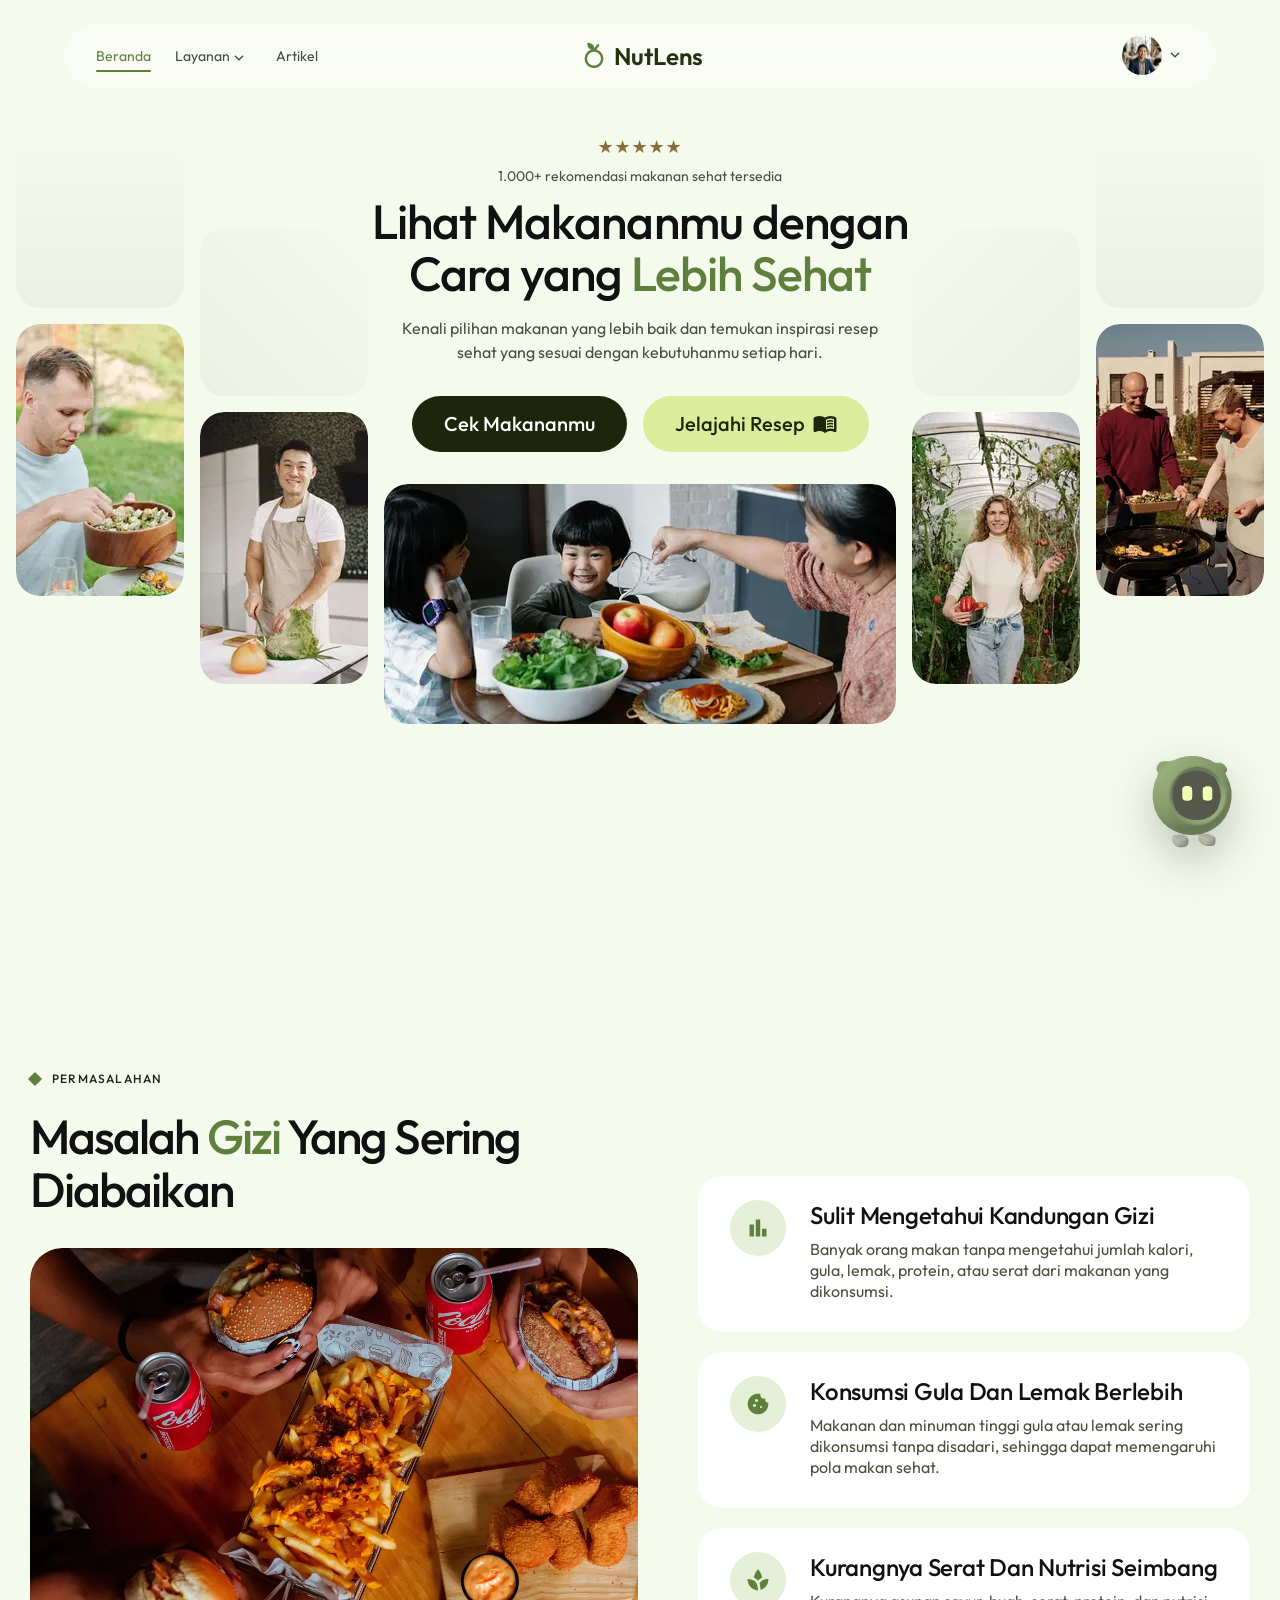
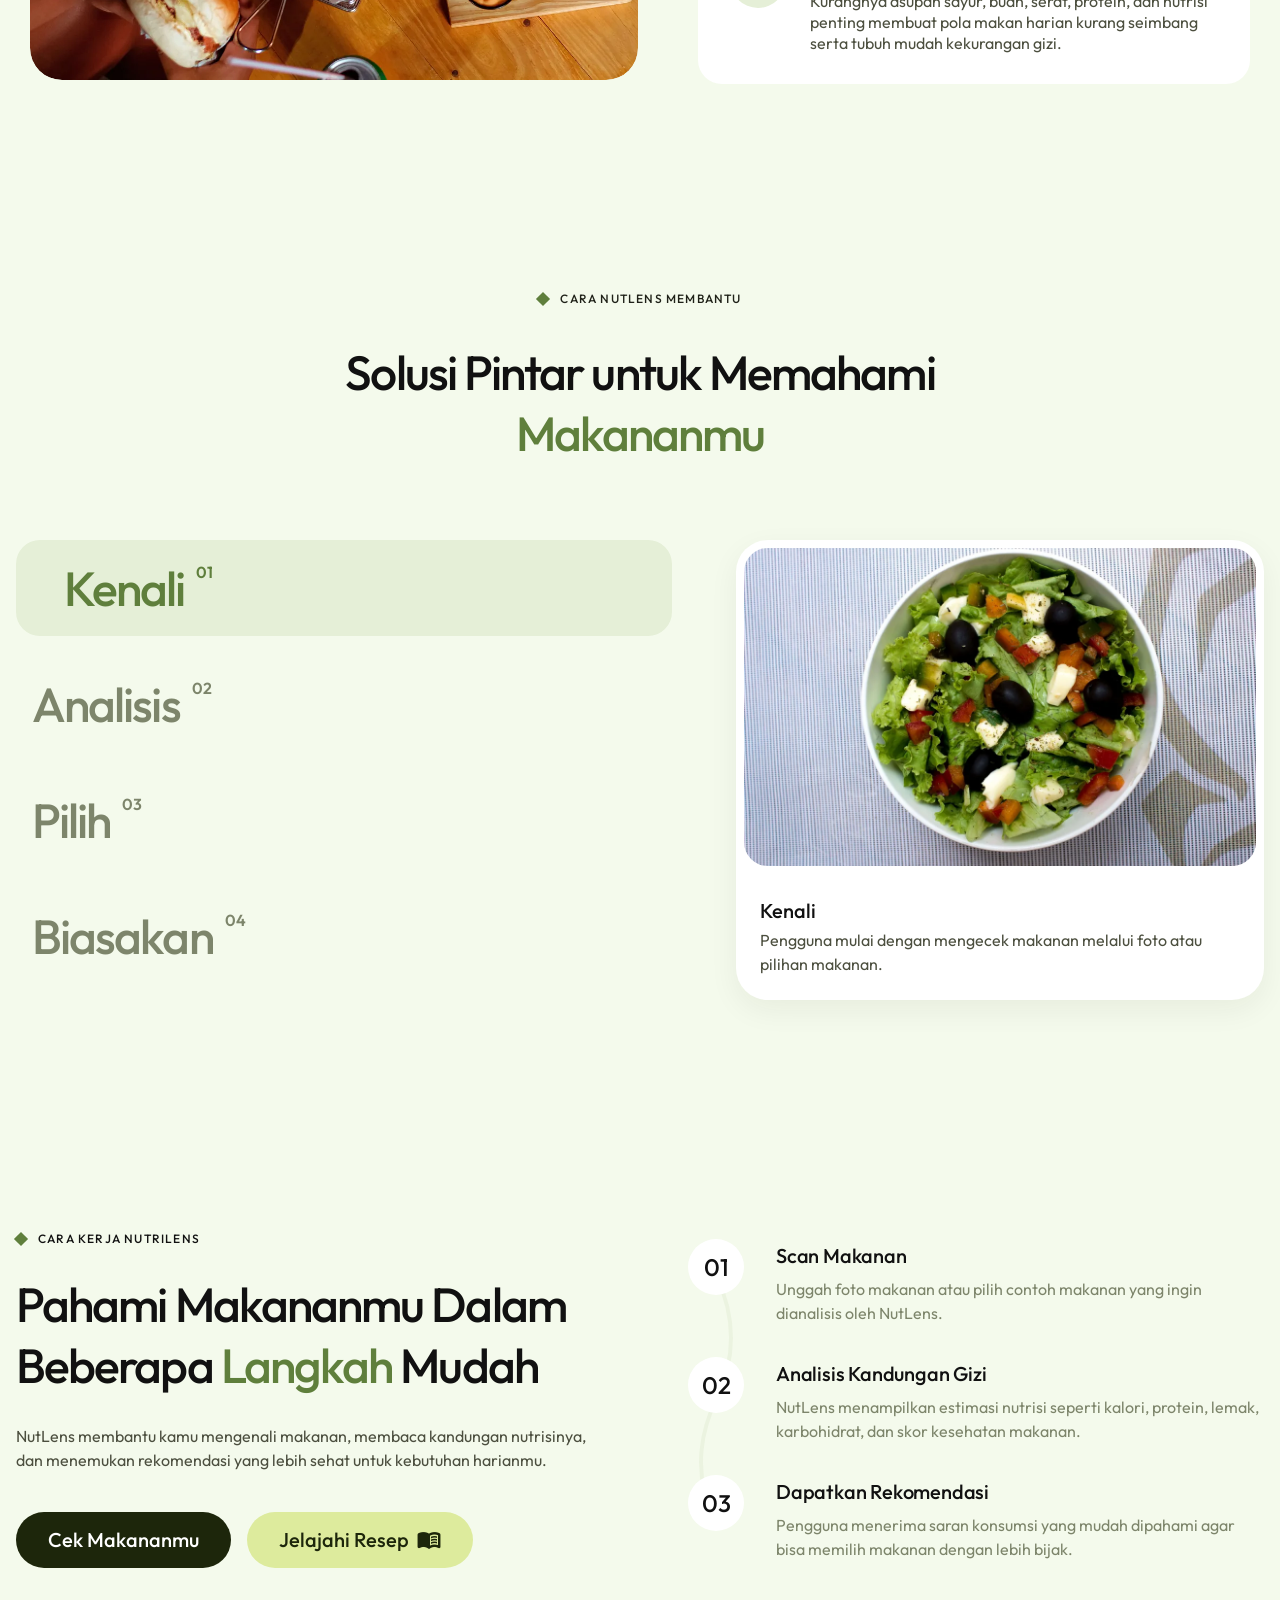
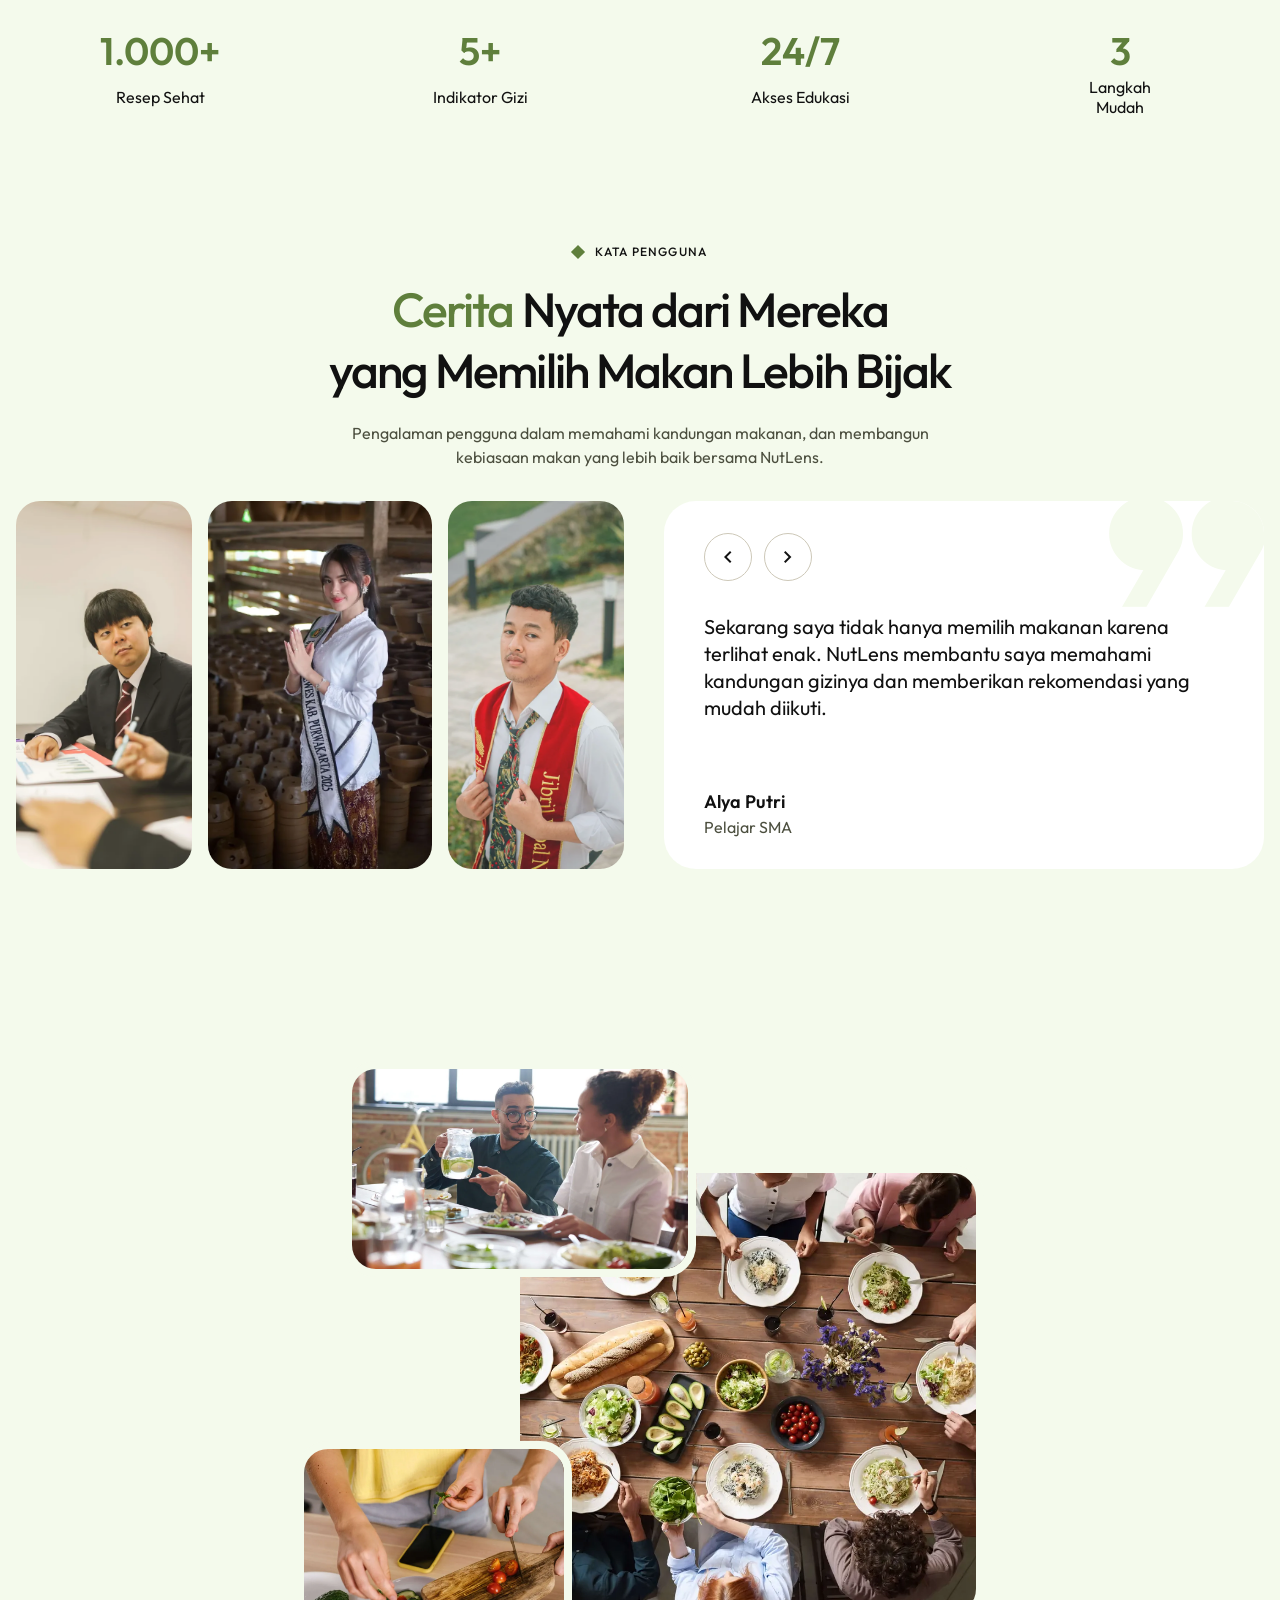
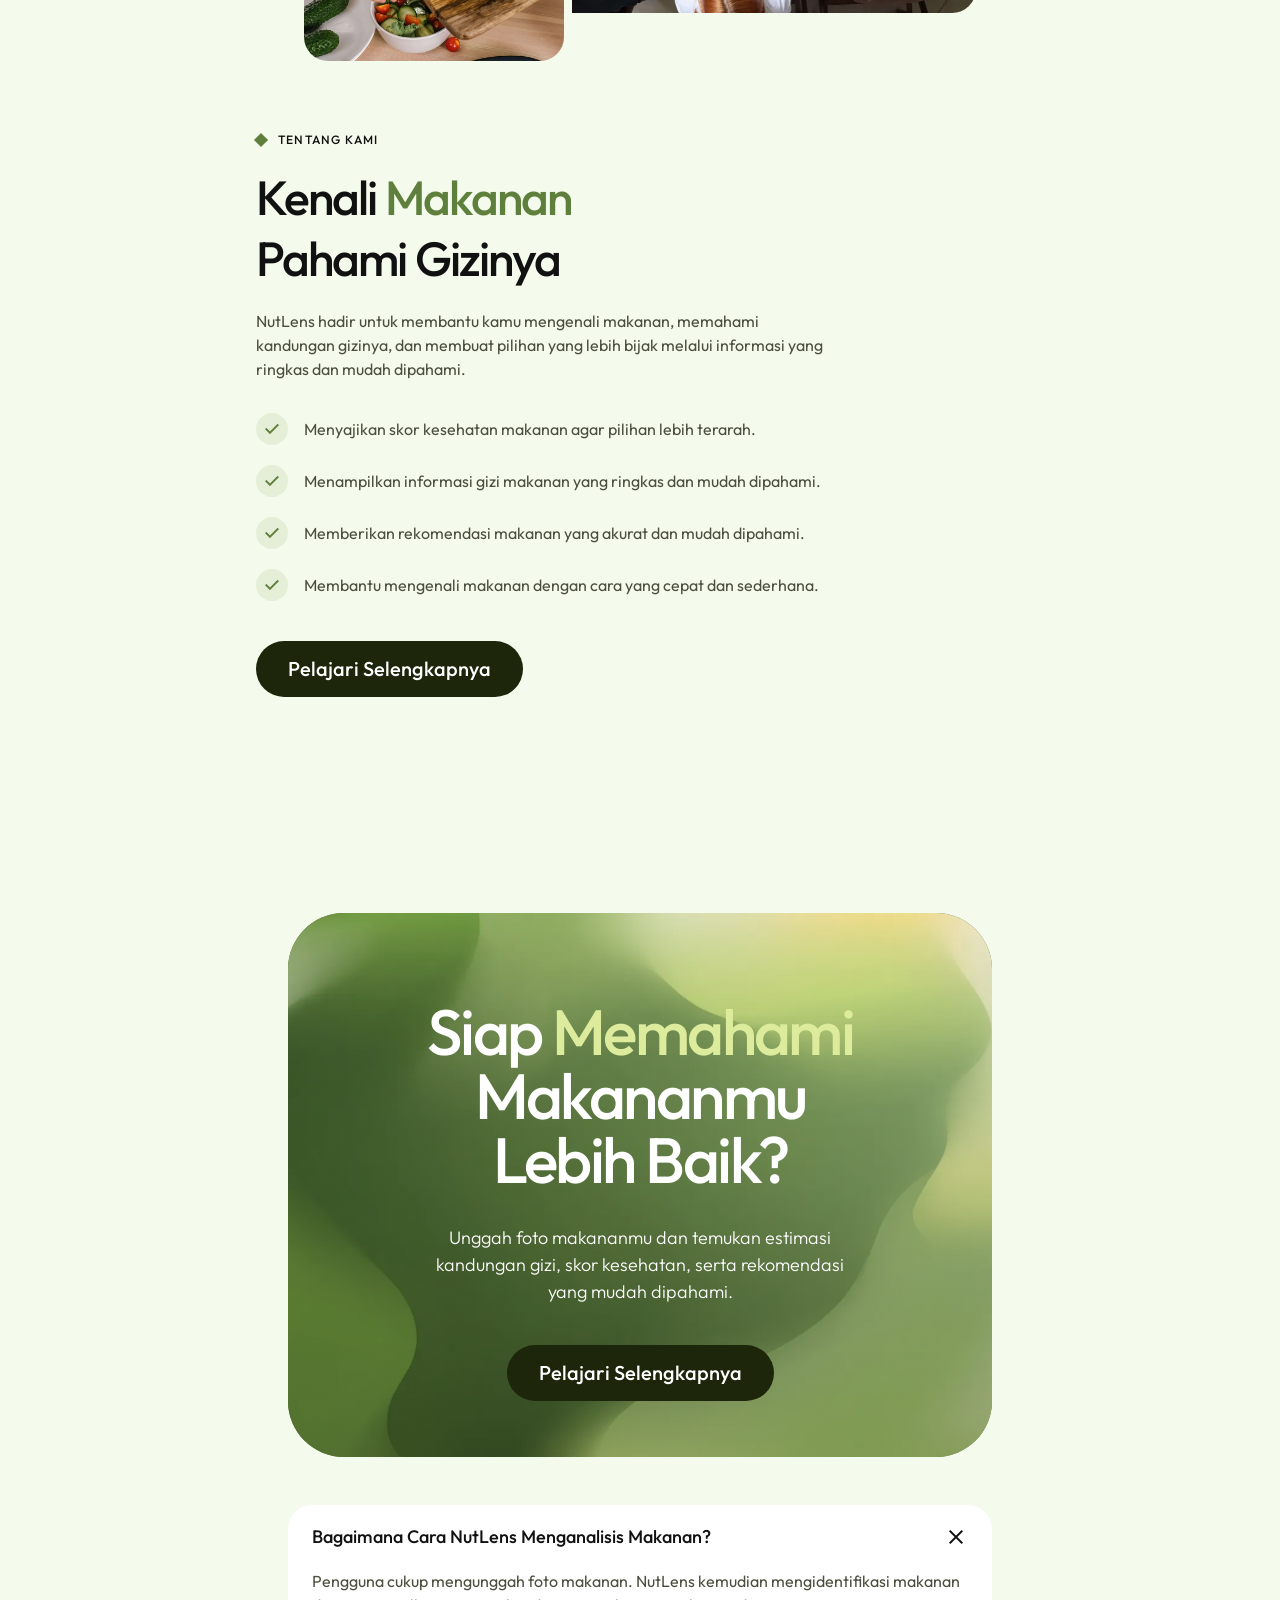
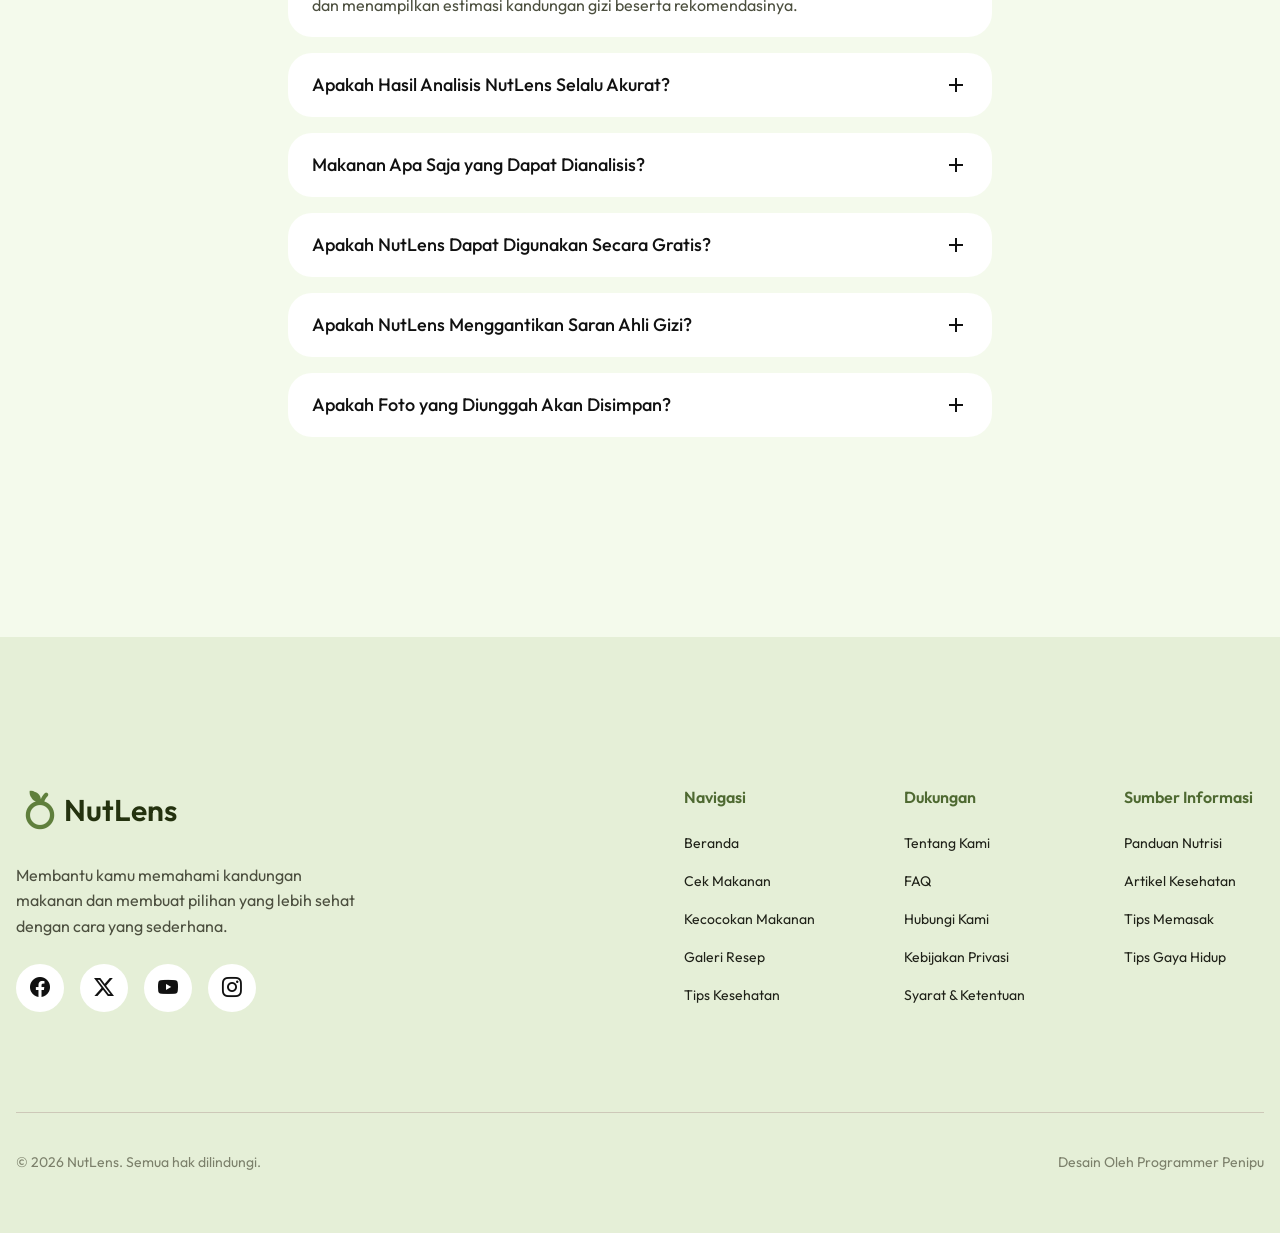
==== commit 4b30ee36: "chore(assets): refresh static asset cache keys" ====
--- a/index.html
+++ b/index.html
@@ -55,10 +55,10 @@
       rel="stylesheet"
       href="https://cdn.jsdelivr.net/npm/bootstrap-icons@1.13.1/font/bootstrap-icons.min.css"
     />
-    <link rel="stylesheet" href="assets/css/global.css" />
-    <link rel="stylesheet" href="assets/css/landing-page.css" />
+    <link rel="stylesheet" href="assets/css/global.css?v=2" />
+    <link rel="stylesheet" href="assets/css/landing-page.css?v=3" />
     <link rel="stylesheet" href="assets/css/chat-widget.css" />
-    <script type="module" src="assets/js/navbar.mjs"></script>
+    <script type="module" src="assets/js/navbar.mjs?v=2"></script>
     <script type="module" src="assets/js/profile-dropdown.mjs"></script>
     <script type="module" src="assets/js/mobile-navigation.mjs"></script>
     <script type="module" src="assets/js/hero-intro.mjs"></script>
@@ -67,7 +67,7 @@
     <script type="module" src="assets/js/how-it-works.mjs"></script>
     <script type="module" src="assets/js/testimonial.mjs"></script>
     <script type="module" src="assets/js/faq.mjs"></script>
-    <script type="module" src="assets/js/chat-widget.mjs?v=3"></script>
+    <script type="module" src="assets/js/chat-widget.mjs?v=5"></script>
   </head>
   <body>
     <nav
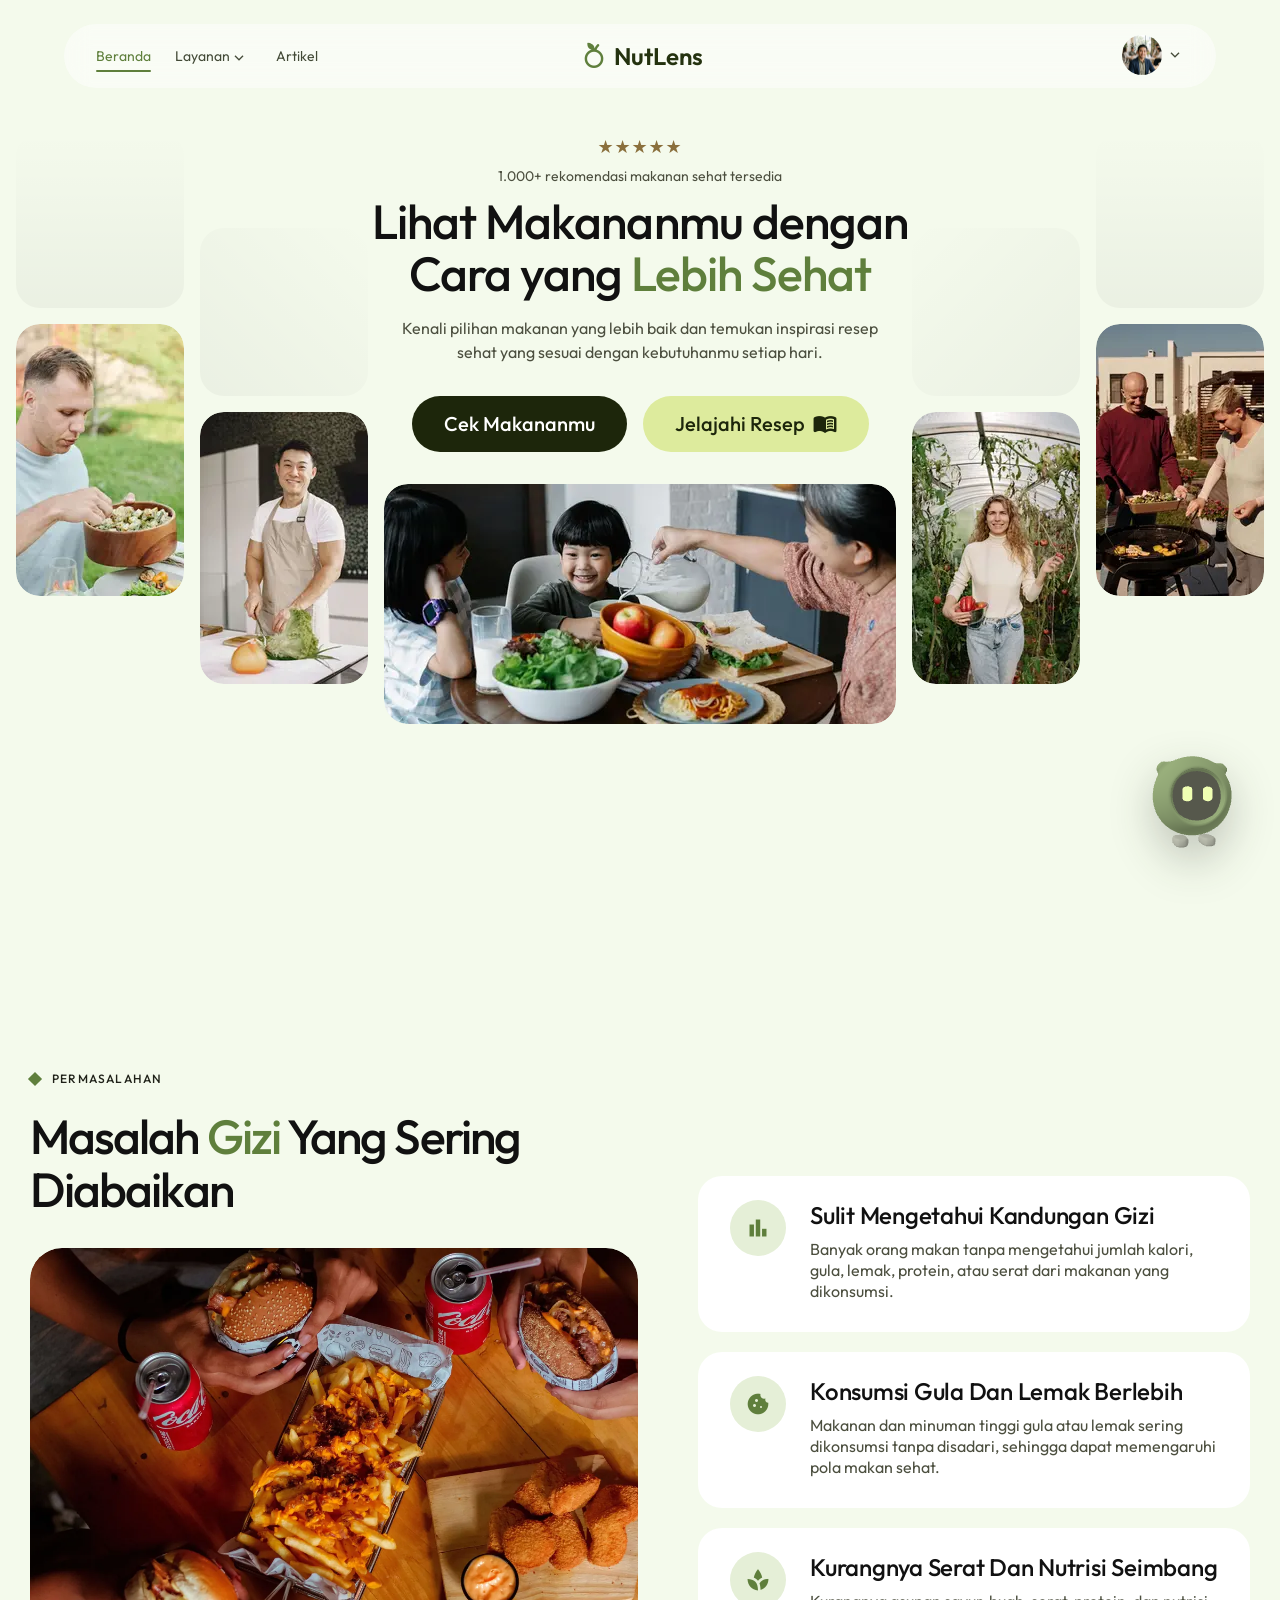
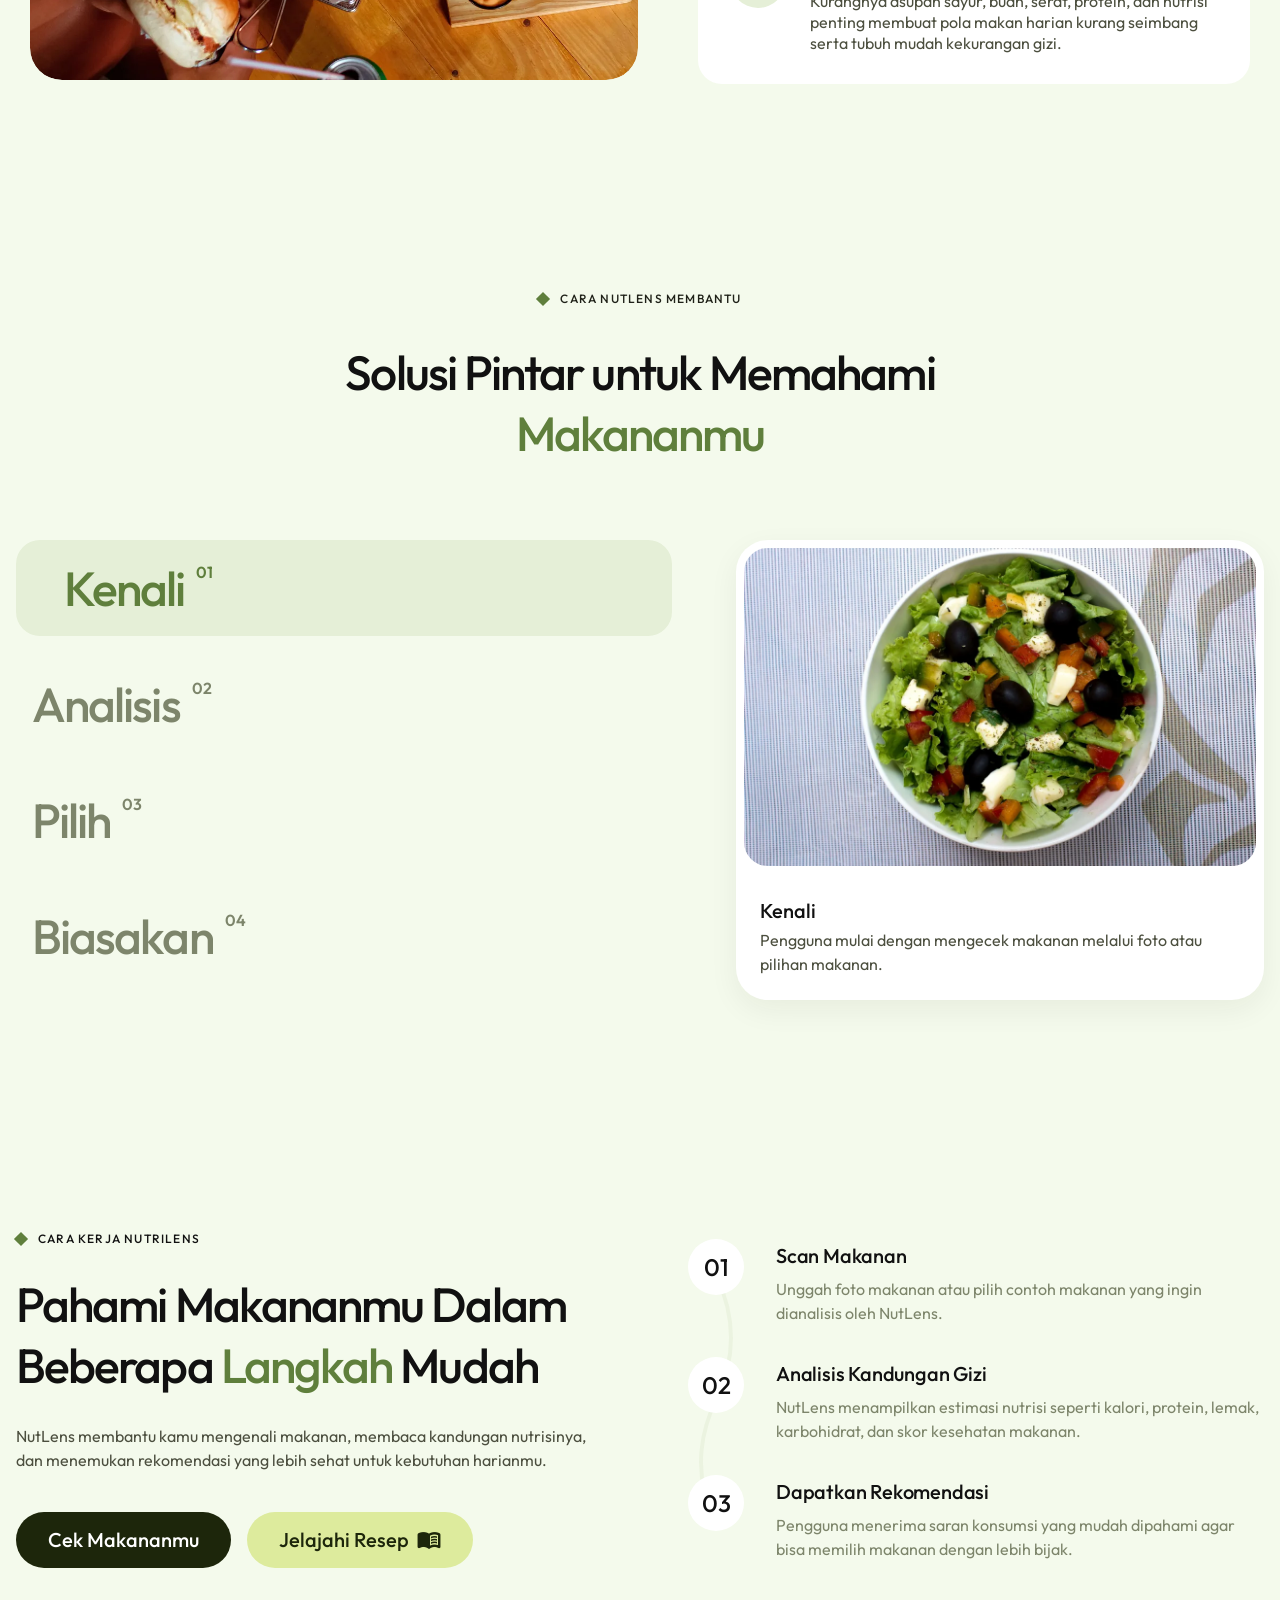
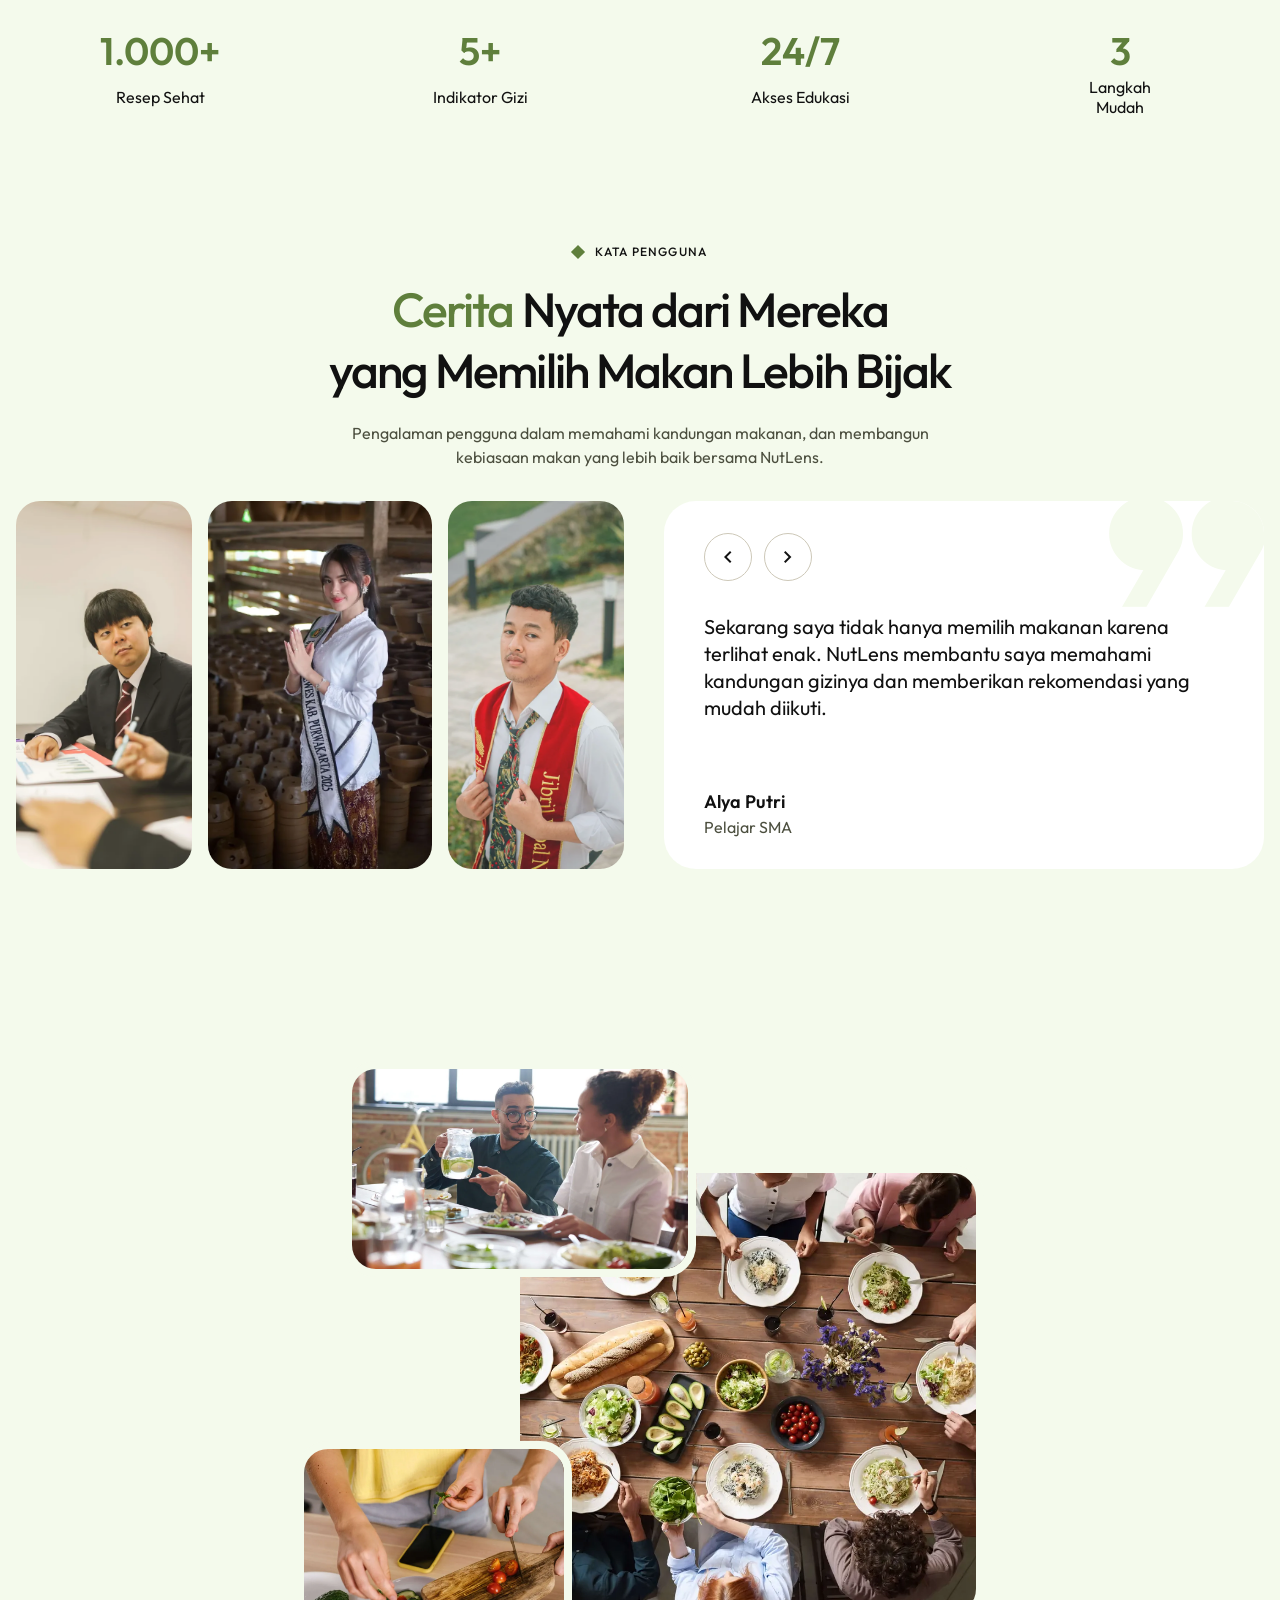
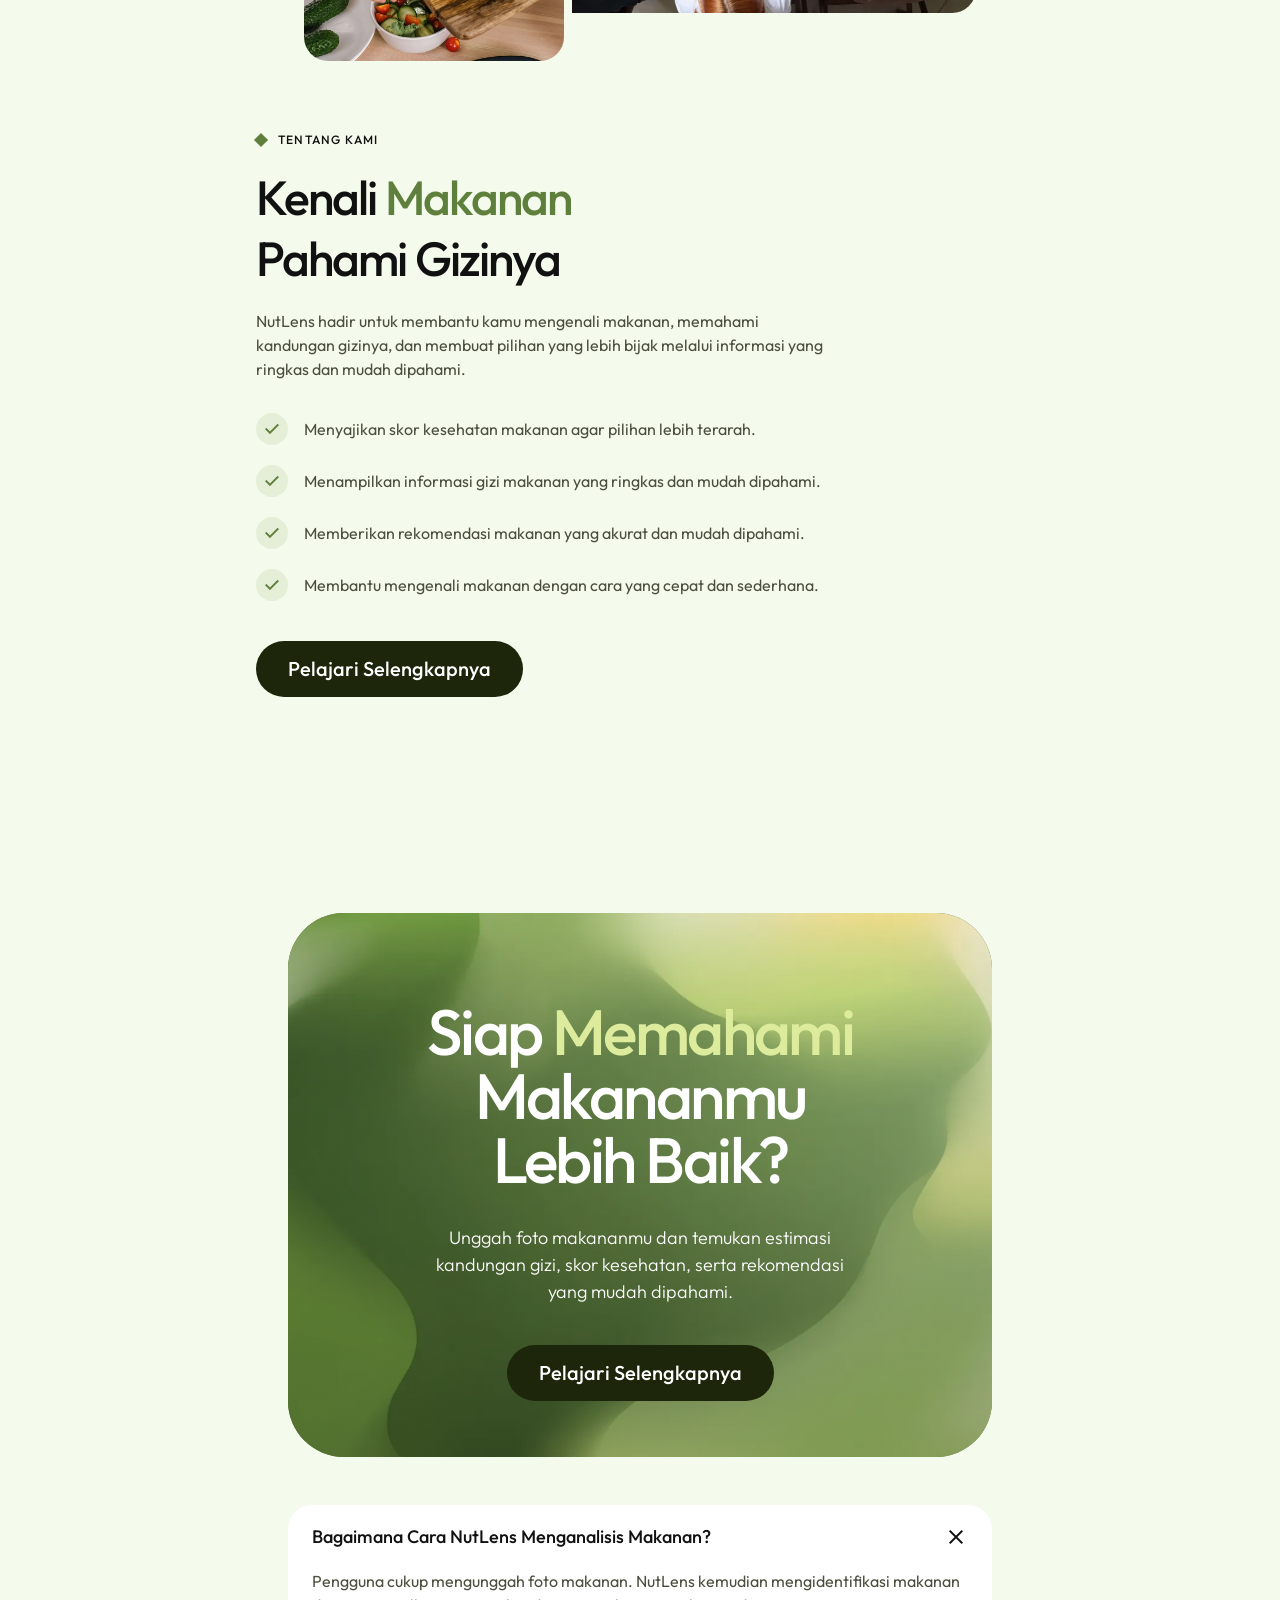
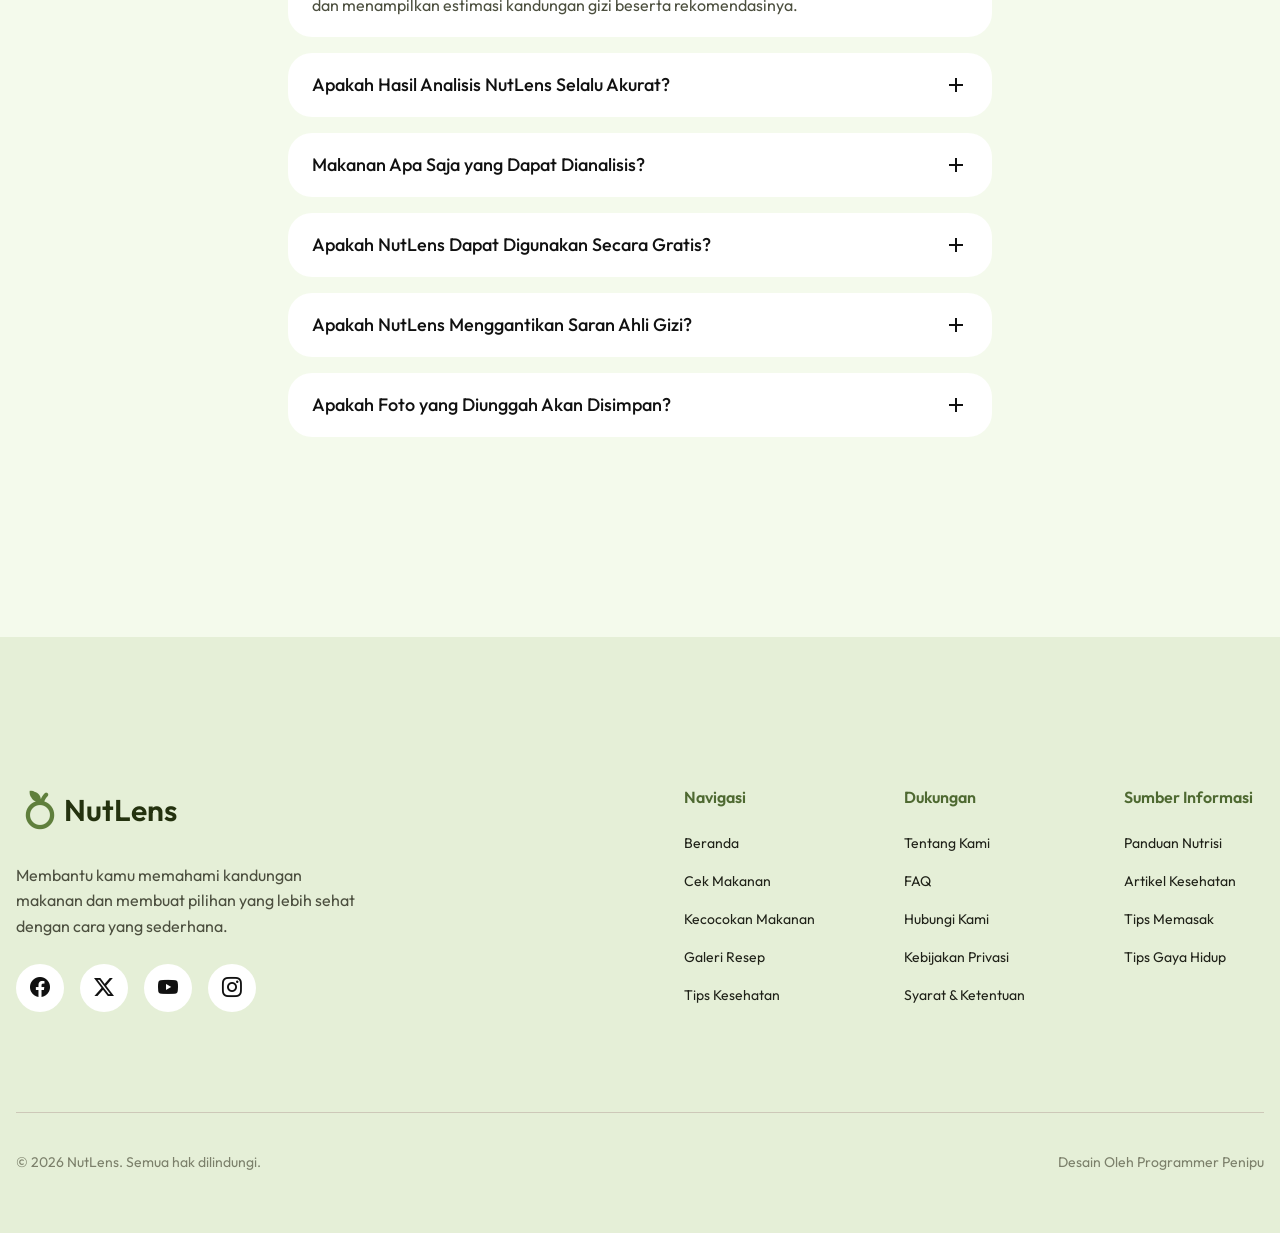
==== commit 57198579: "feat(chat): mount assistant across feature pages" ====
--- a/index.html
+++ b/index.html
@@ -67,7 +67,7 @@
     <script type="module" src="assets/js/how-it-works.mjs"></script>
     <script type="module" src="assets/js/testimonial.mjs"></script>
     <script type="module" src="assets/js/faq.mjs"></script>
-    <script type="module" src="assets/js/chat-widget.mjs?v=5"></script>
+    <script type="module" src="assets/js/chat-widget.mjs?v=6"></script>
   </head>
   <body>
     <nav
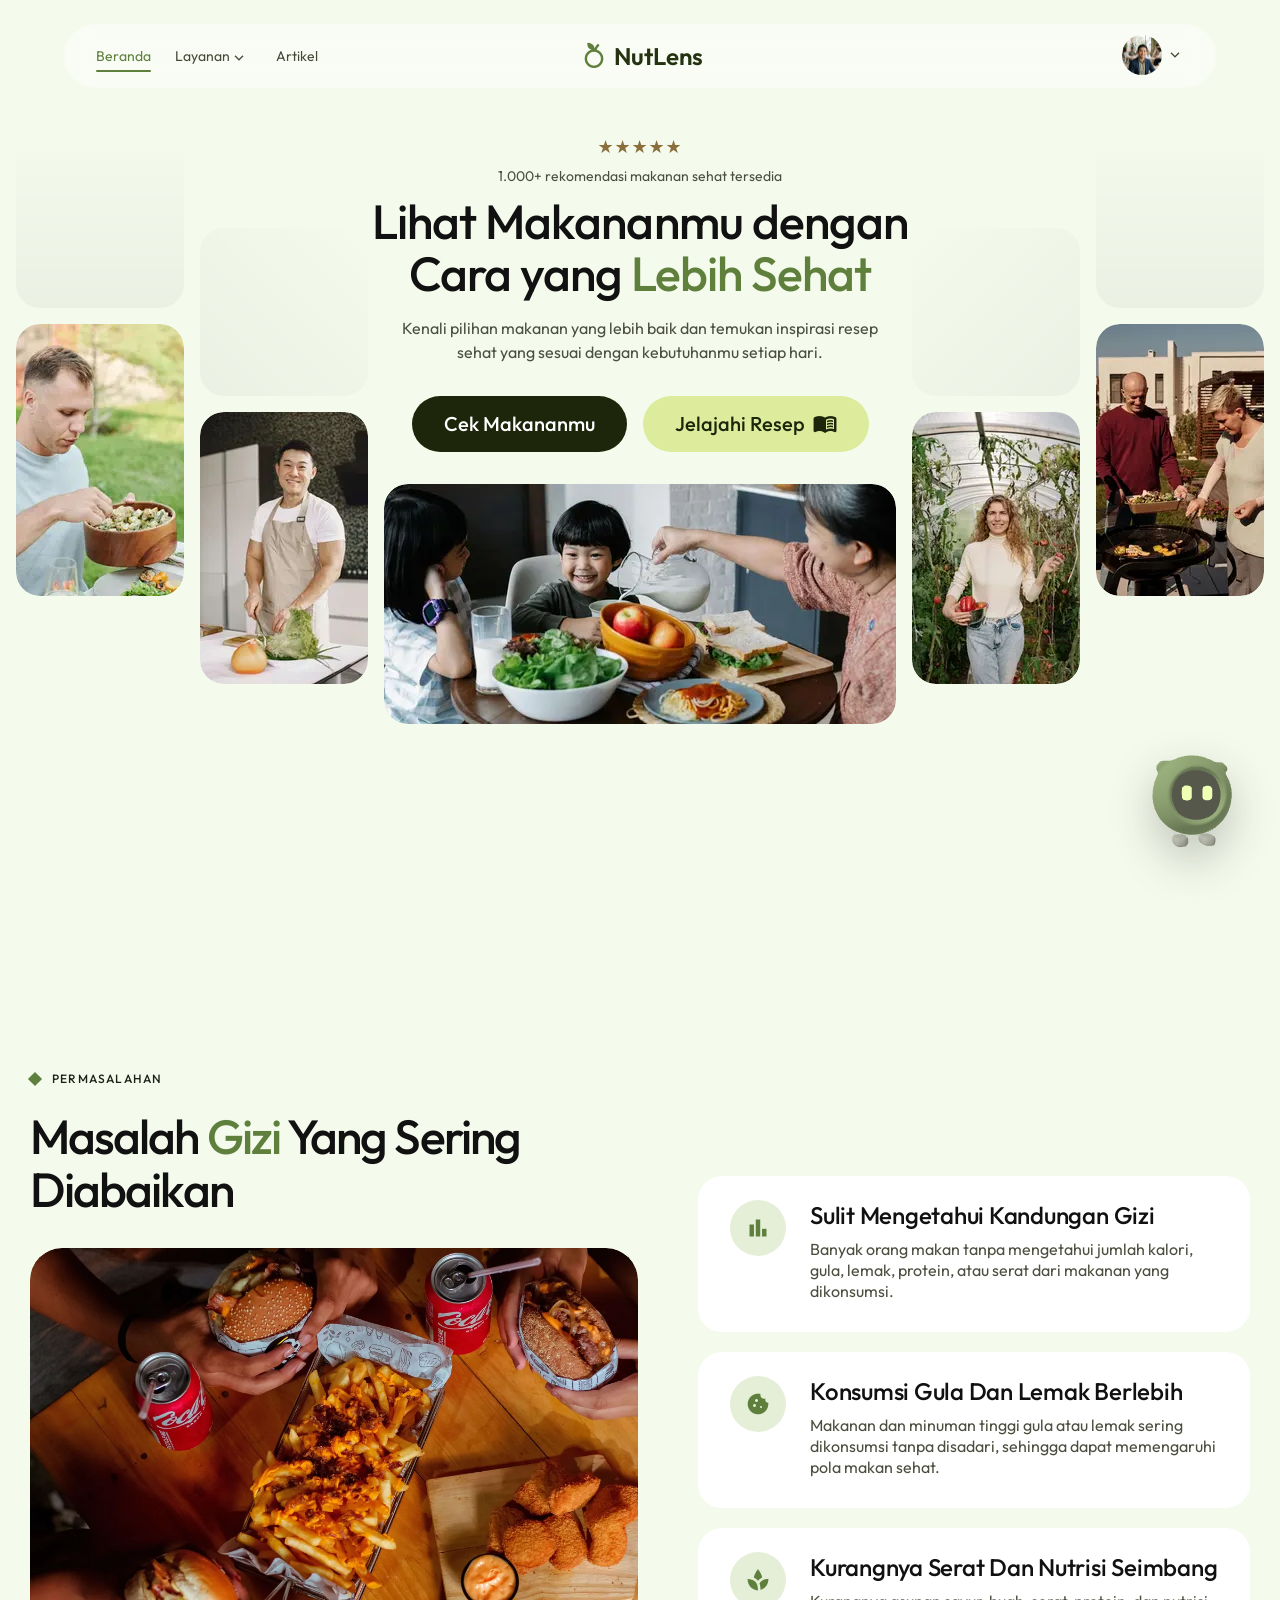
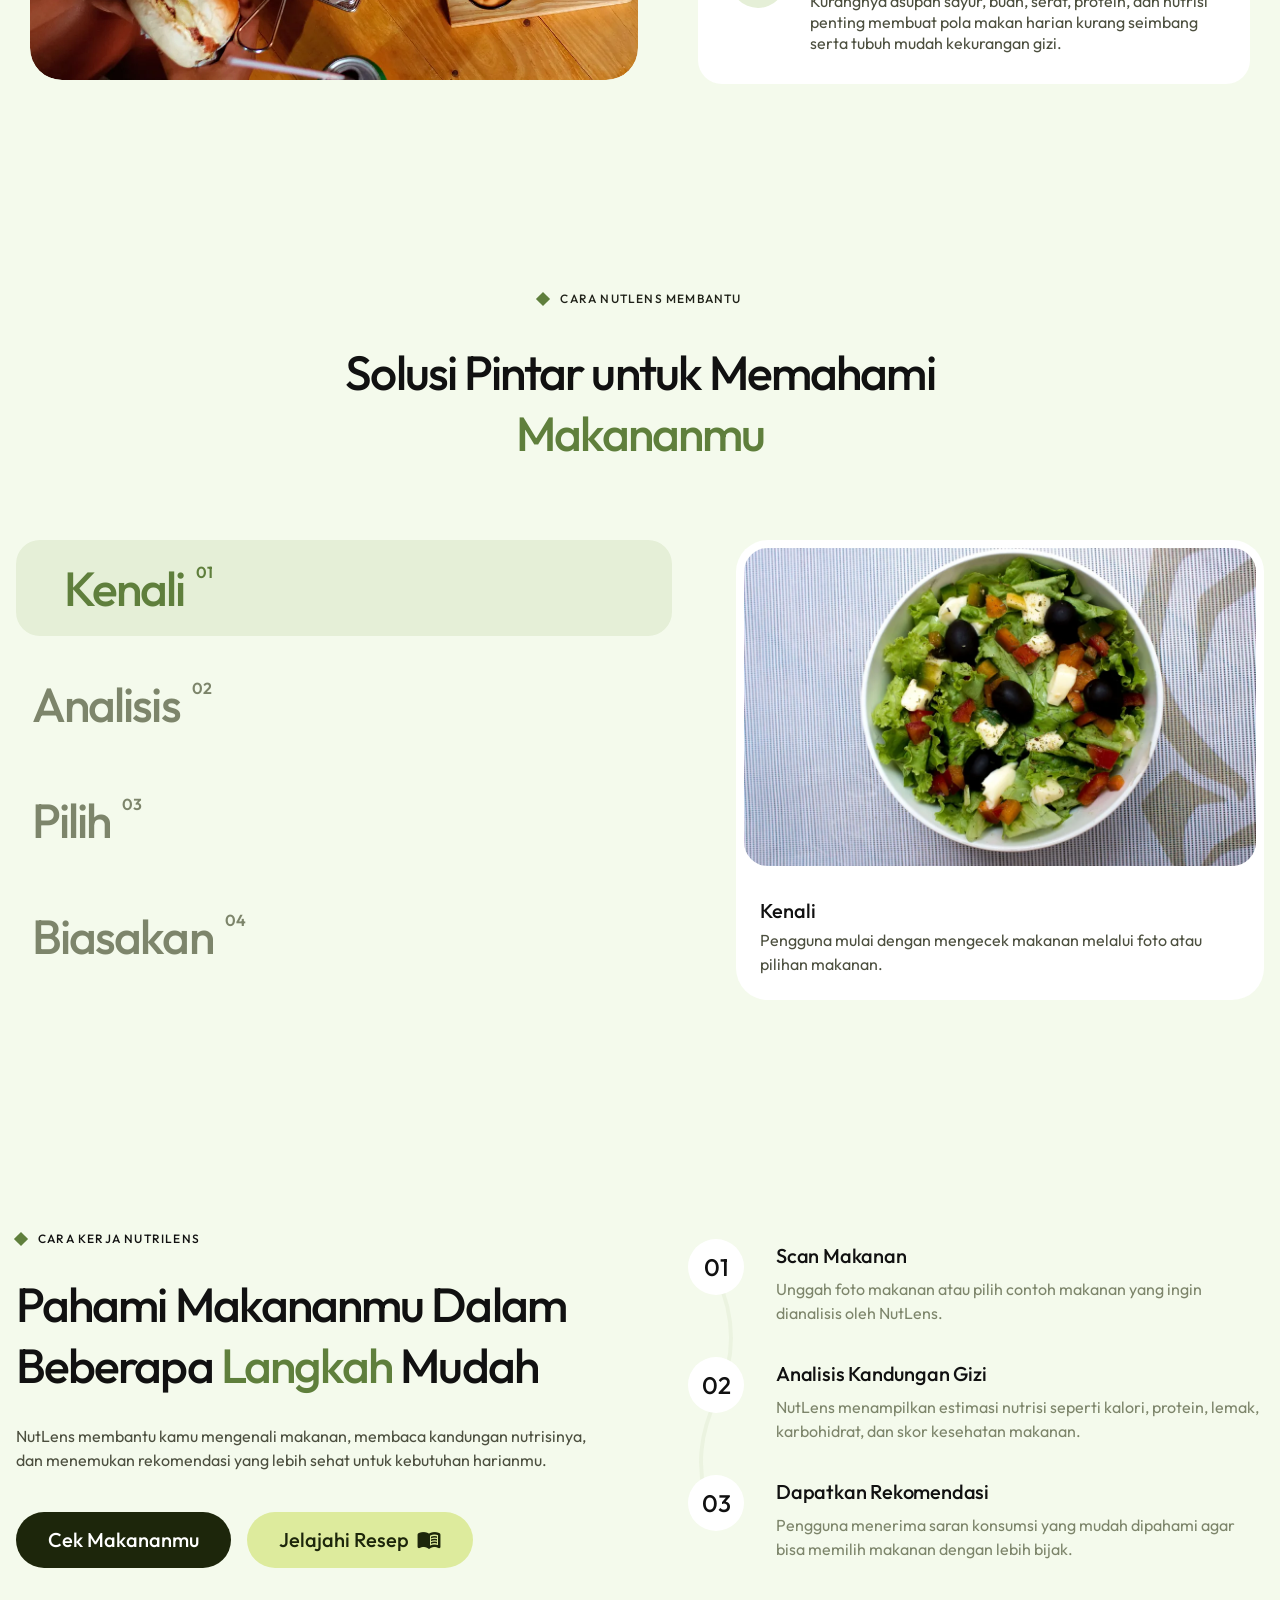
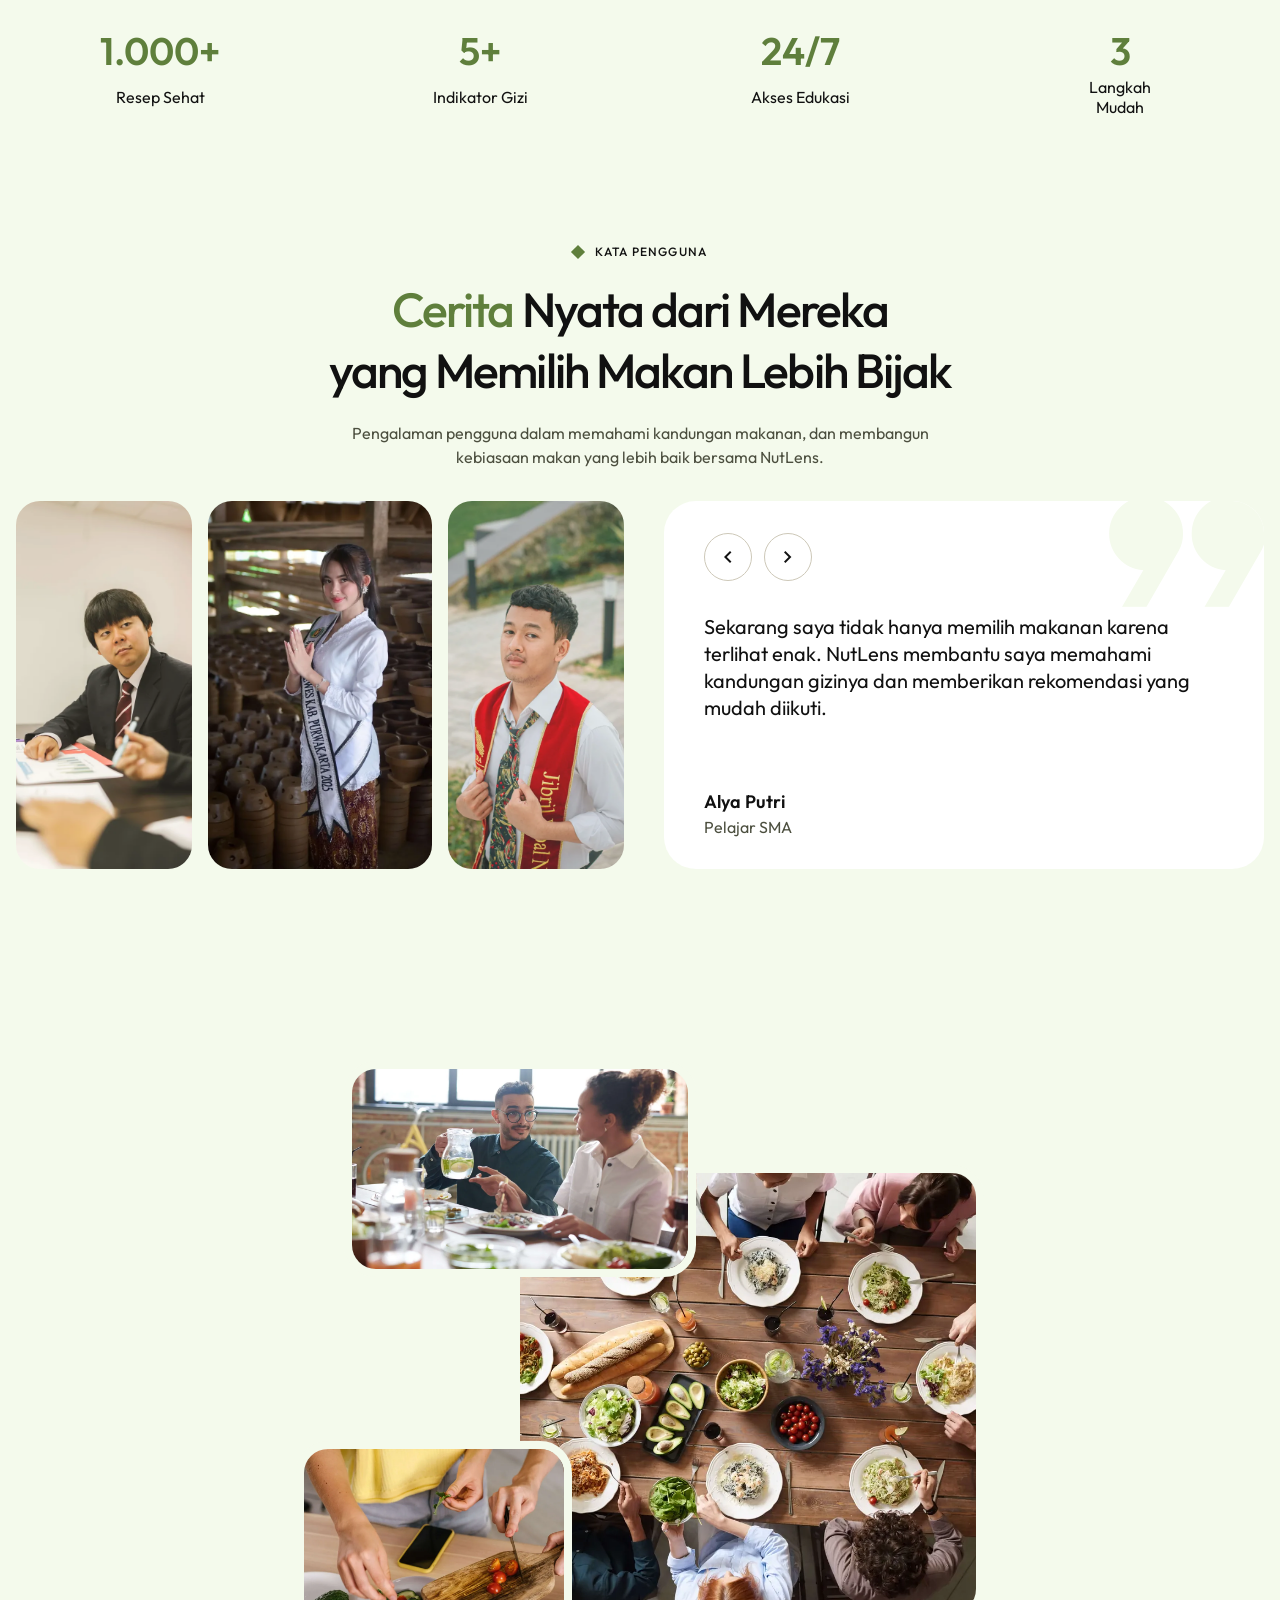
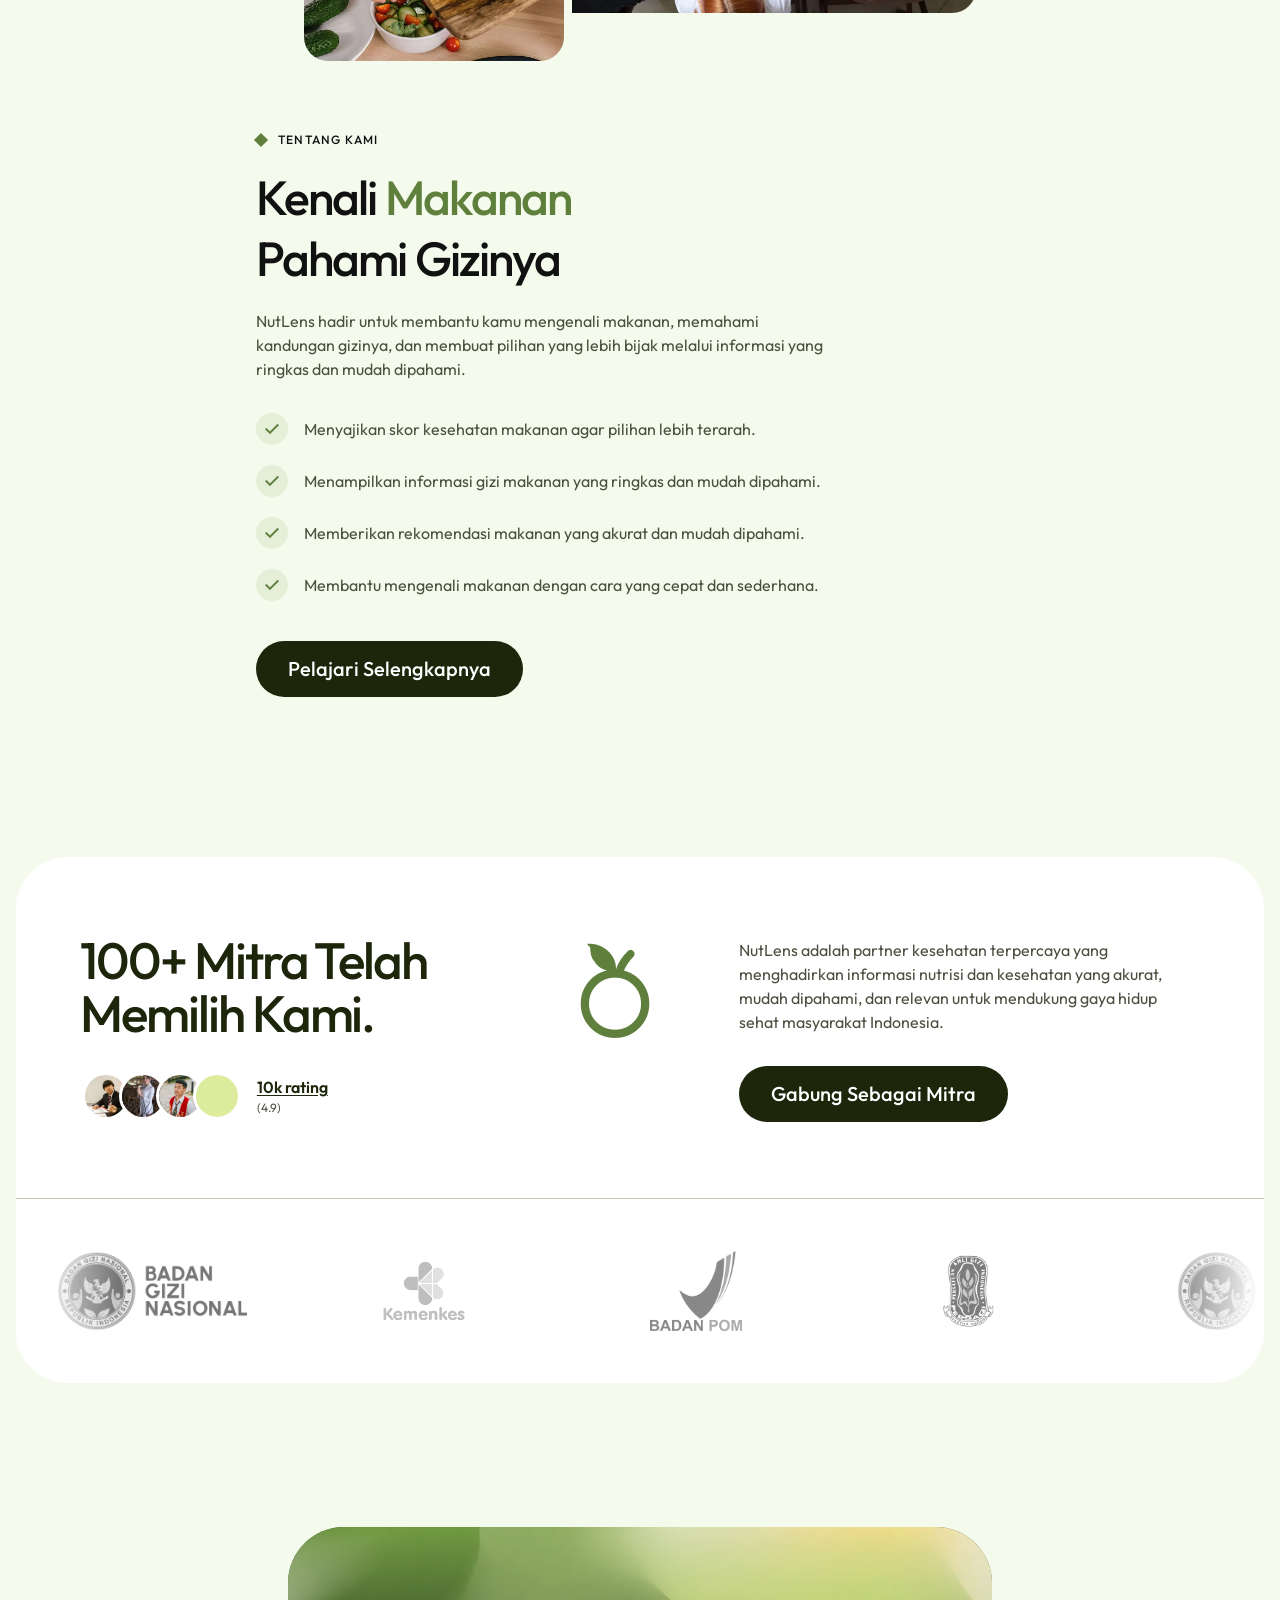
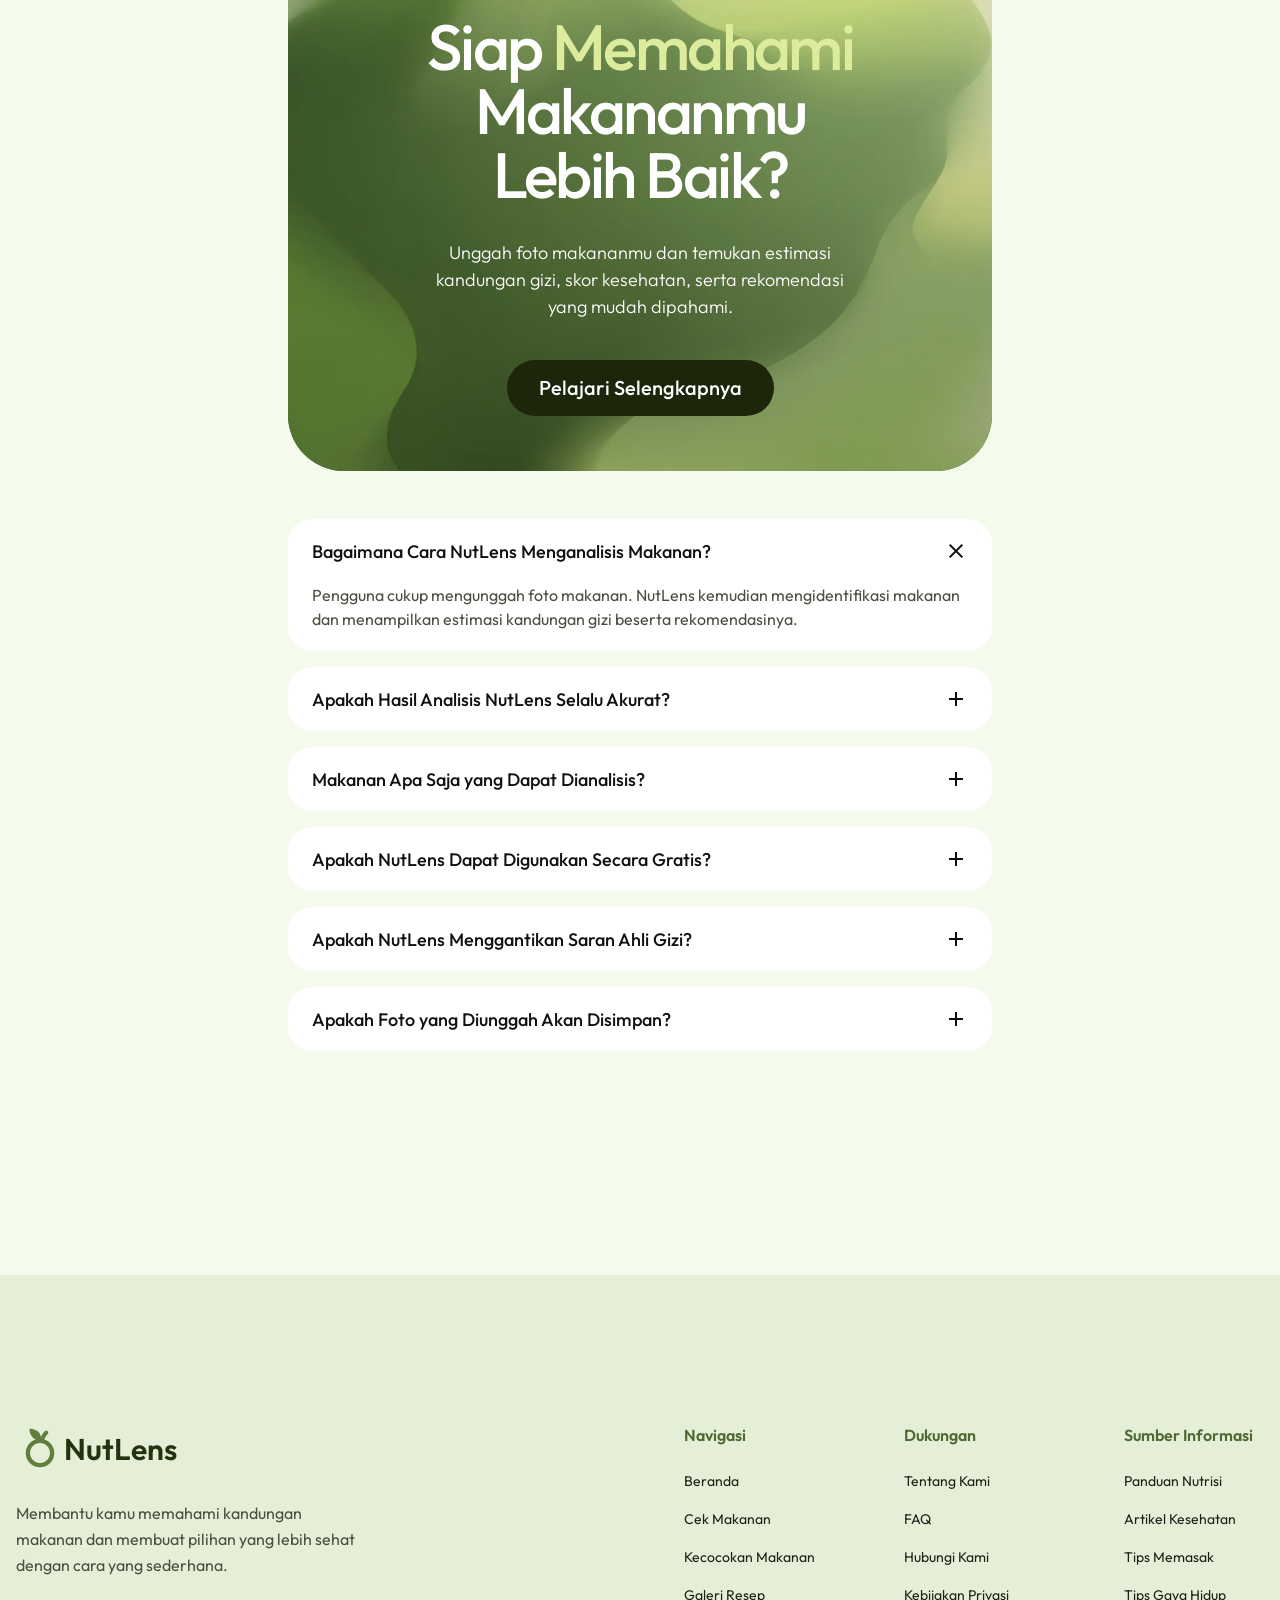
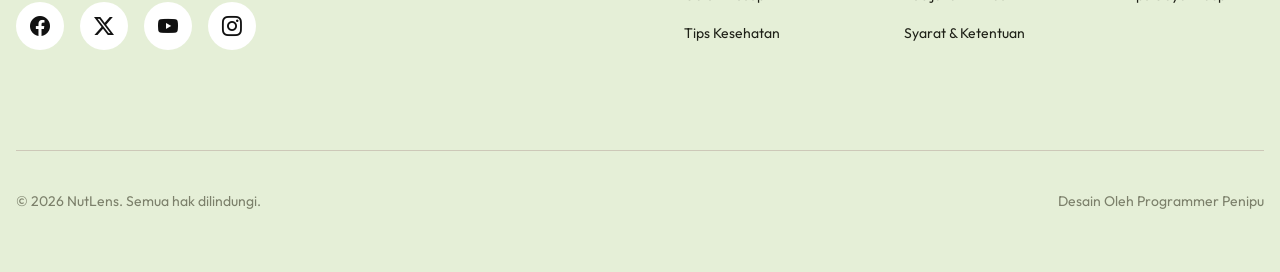
==== commit 258fb9fe: "feat(landing): add health partner showcase" ====
--- a/index.html
+++ b/index.html
@@ -56,7 +56,7 @@
       href="https://cdn.jsdelivr.net/npm/bootstrap-icons@1.13.1/font/bootstrap-icons.min.css"
     />
     <link rel="stylesheet" href="assets/css/global.css?v=2" />
-    <link rel="stylesheet" href="assets/css/landing-page.css?v=3" />
+    <link rel="stylesheet" href="assets/css/landing-page.css?v=5" />
     <link rel="stylesheet" href="assets/css/chat-widget.css" />
     <script type="module" src="assets/js/navbar.mjs?v=2"></script>
     <script type="module" src="assets/js/profile-dropdown.mjs"></script>
@@ -1418,6 +1418,77 @@
         </div>
       </section>
 
+      <section class="partners" aria-labelledby="partners-title">
+        <div class="partners__header">
+          <div class="partners__summary" data-reveal="fade-up">
+            <h2 id="partners-title" class="partners__title">
+              100+ Mitra Telah Memilih Kami.
+            </h2>
+
+            <div class="partners__trust" aria-label="Rating mitra 4,9 dari 10 ribu penilaian">
+              <div class="partners__avatars" aria-hidden="true">
+                <img src="assets/images/testimonial/ceo.webp" alt="" width="52" height="52" loading="lazy" decoding="async" />
+                <img src="assets/images/testimonial/putri.webp" alt="" width="52" height="52" loading="lazy" decoding="async" />
+                <img src="assets/images/testimonial/mahasiswa.webp" alt="" width="52" height="52" loading="lazy" decoding="async" />
+                <span class="partners__avatar-more"></span>
+              </div>
+              <div class="partners__rating">
+                <strong>10k rating</strong>
+                <span>(4.9)</span>
+              </div>
+            </div>
+          </div>
+
+          <div class="partners__brandmark" aria-hidden="true" data-reveal="fade-up" data-reveal-delay="100">
+            <span class="material-symbols-outlined">nutrition</span>
+          </div>
+
+          <div class="partners__invitation" data-reveal="fade-up" data-reveal-delay="200">
+            <p>
+              NutLens adalah partner kesehatan terpercaya yang menghadirkan
+              informasi nutrisi dan kesehatan yang akurat, mudah dipahami, dan
+              relevan untuk mendukung gaya hidup sehat masyarakat Indonesia.
+            </p>
+            <button
+              class="hero__cta hero__cta--primary hero__cta--text-swap partners__cta"
+              type="button"
+            >
+              <span class="hero__cta-label hero__cta-label--current">Gabung Sebagai Mitra</span>
+              <span
+                class="hero__cta-label hero__cta-label--replacement"
+                aria-hidden="true"
+              >Gabung Sebagai Mitra</span>
+            </button>
+          </div>
+        </div>
+
+        <div class="partners__marquee" aria-label="Mitra kesehatan NutLens" data-reveal="fade-up" data-reveal-delay="300">
+          <div class="partners__track">
+            <div class="partners__logo-set">
+              <div class="partners__logo">
+                <img src="assets/images/partners/bgn.png" alt="Badan Gizi Nasional" width="1762" height="742" loading="lazy" decoding="async" />
+              </div>
+              <div class="partners__logo">
+                <img src="assets/images/partners/kemenkes.png" alt="Kementerian Kesehatan Republik Indonesia" width="3508" height="2481" loading="lazy" decoding="async" />
+              </div>
+              <div class="partners__logo">
+                <img src="assets/images/partners/bpom.png" alt="Badan Pengawas Obat dan Makanan" width="2000" height="1738" loading="lazy" decoding="async" />
+              </div>
+              <div class="partners__logo">
+                <img src="assets/images/partners/persagi.png" alt="Persatuan Ahli Gizi Indonesia" width="500" height="500" loading="lazy" decoding="async" />
+              </div>
+            </div>
+
+            <div class="partners__logo-set" aria-hidden="true">
+              <div class="partners__logo"><img src="assets/images/partners/bgn.png" alt="" width="1762" height="742" loading="lazy" decoding="async" /></div>
+              <div class="partners__logo"><img src="assets/images/partners/kemenkes.png" alt="" width="3508" height="2481" loading="lazy" decoding="async" /></div>
+              <div class="partners__logo"><img src="assets/images/partners/bpom.png" alt="" width="2000" height="1738" loading="lazy" decoding="async" /></div>
+              <div class="partners__logo"><img src="assets/images/partners/persagi.png" alt="" width="500" height="500" loading="lazy" decoding="async" /></div>
+            </div>
+          </div>
+        </div>
+      </section>
+
       <section class="faq-cta" aria-label="Informasi dan pertanyaan NutLens">
         <div class="faq-cta__container">
           <div class="faq-cta__layout">
--- a/assets/css/landing-page.css
+++ b/assets/css/landing-page.css
@@ -334,6 +334,291 @@
     flex-direction: column;
     align-items: flex-start;
     gap: var(--space-3);
+  }
+}
+
+/* ===== Health Partners ===== */
+
+.partners {
+  width: min(calc(100% - (2 * var(--space-4))), var(--container-max));
+  margin-inline: auto;
+  overflow: hidden;
+  background: var(--color-white);
+  border-radius: clamp(2rem, 4vw, 4rem);
+}
+
+.partners__header {
+  display: grid;
+  grid-template-columns: minmax(0, 1fr) 7.5rem minmax(0, 1.12fr);
+  align-items: start;
+  gap: clamp(var(--space-8), 5vw, var(--space-16));
+  padding: clamp(var(--space-10), 6vw, var(--space-20)) clamp(var(--space-6), 5vw, var(--space-16));
+}
+
+.partners__title {
+  max-width: 11ch;
+  margin: 0;
+  color: var(--color-on-primary-fixed);
+  font-size: clamp(2.25rem, 4vw, 3.5rem);
+  font-weight: 500;
+  line-height: 1.04;
+  letter-spacing: var(--letter-spacing-display);
+}
+
+.partners__trust {
+  display: flex;
+  align-items: center;
+  gap: var(--space-4);
+  margin-top: var(--space-8);
+}
+
+.partners__avatars {
+  display: flex;
+  align-items: center;
+  padding-left: 0.15rem;
+}
+
+.partners__avatars img,
+.partners__avatar-more {
+  display: block;
+  width: 3rem;
+  height: 3rem;
+  margin-left: -0.7rem;
+  border: 0.2rem solid var(--color-white);
+  border-radius: var(--radius-full);
+}
+
+.partners__avatars img:first-child {
+  margin-left: 0;
+}
+
+.partners__avatars img {
+  object-fit: cover;
+}
+
+.partners__avatar-more {
+  background: var(--color-primary-fixed);
+}
+
+.partners__rating strong,
+.partners__rating span {
+  display: block;
+}
+
+.partners__rating strong {
+  color: var(--color-on-primary-fixed);
+  font-size: var(--font-size-body-md);
+  font-weight: 600;
+  text-decoration: underline;
+  text-underline-offset: 0.15em;
+}
+
+.partners__rating span {
+  margin-top: 0.2rem;
+  color: var(--color-on-surface-variant);
+  font-size: var(--font-size-label-sm);
+}
+
+.partners__brandmark {
+  display: grid;
+  place-items: center;
+  width: 7.5rem;
+  aspect-ratio: 1;
+  color: var(--color-primary);
+}
+
+.partners__brandmark .material-symbols-outlined {
+  font-size: 7.25rem;
+  font-variation-settings:
+    "FILL" 0,
+    "wght" 500,
+    "GRAD" 0,
+    "opsz" 48;
+}
+
+.partners__invitation {
+  padding-top: var(--space-1);
+}
+
+.partners__invitation p {
+  max-width: 38rem;
+  margin: 0;
+  color: var(--color-on-surface-variant);
+  font-size: var(--font-size-body-md);
+  line-height: var(--line-height-body-md);
+}
+
+.partners__cta {
+  margin-top: var(--space-8);
+  border: 0;
+  font: inherit;
+  cursor: pointer;
+}
+
+.partners__marquee {
+  position: relative;
+  overflow: hidden;
+  padding-block: clamp(var(--space-8), 4vw, var(--space-12));
+  border-top: 1px solid var(--color-outline-variant);
+}
+
+.partners__marquee::before,
+.partners__marquee::after {
+  position: absolute;
+  z-index: 1;
+  top: 0;
+  bottom: 0;
+  width: clamp(2rem, 8vw, 8rem);
+  pointer-events: none;
+  content: "";
+}
+
+.partners__marquee::before {
+  left: 0;
+  background: linear-gradient(90deg, var(--color-white), transparent);
+}
+
+.partners__marquee::after {
+  right: 0;
+  background: linear-gradient(270deg, var(--color-white), transparent);
+}
+
+.partners__track {
+  display: flex;
+  width: max-content;
+  will-change: transform;
+}
+
+.partners__logo-set {
+  display: grid;
+  grid-template-columns: repeat(4, 17rem);
+  align-items: center;
+  /* gap: var(--space-8); */
+  padding-right: var(--space-8);
+}
+
+.partners__logo {
+  display: grid;
+  place-items: center;
+  height: 5.5rem;
+}
+
+.partners__logo img {
+  display: block;
+  width: auto;
+  max-width: 12.5rem;
+  height: auto;
+  max-height: 5rem;
+  filter: grayscale(1);
+  opacity: 0.6;
+  object-fit: contain;
+  transition: filter var(--transition-base), opacity var(--transition-base), transform var(--transition-base);
+}
+
+.partners__logo:hover img {
+  filter: grayscale(0.15);
+  opacity: 0.9;
+  transform: scale(1.03);
+}
+
+@media (prefers-reduced-motion: no-preference) {
+  .partners__track {
+    animation: partners-marquee 30s linear infinite;
+  }
+
+  .partners__marquee:hover .partners__track,
+  .partners__marquee:focus-within .partners__track {
+    animation-play-state: paused;
+  }
+}
+
+@keyframes partners-marquee {
+  to {
+    transform: translateX(-50%);
+  }
+}
+
+@media (max-width: 64rem) {
+  .partners__header {
+    grid-template-columns: minmax(0, 1fr) 6rem minmax(0, 1fr);
+    gap: var(--space-8);
+  }
+
+  .partners__brandmark {
+    width: 6rem;
+  }
+
+  .partners__brandmark .material-symbols-outlined {
+    font-size: 5.75rem;
+  }
+}
+
+@media (max-width: 48rem) {
+  .partners {
+    border-radius: var(--space-8);
+  }
+
+  .partners__header {
+    grid-template-columns: 1fr;
+    gap: var(--space-8);
+    padding: var(--space-10) var(--space-6);
+  }
+
+  .partners__title {
+    max-width: 12ch;
+    font-size: clamp(2.25rem, 11vw, 3.25rem);
+  }
+
+  .partners__brandmark {
+    justify-self: center;
+    width: 4.75rem;
+  }
+
+  .partners__brandmark .material-symbols-outlined {
+    font-size: 4.5rem;
+  }
+
+  .partners__invitation {
+    padding-top: 0;
+  }
+
+  .partners__cta {
+    width: 100%;
+  }
+
+  .partners__logo-set {
+    grid-template-columns: repeat(4, 9.5rem);
+    gap: var(--space-6);
+    padding-right: var(--space-6);
+  }
+
+  .partners__logo {
+    height: 4rem;
+  }
+
+  .partners__logo img {
+    max-width: 8.5rem;
+    max-height: 3.5rem;
+  }
+}
+
+@media (prefers-reduced-motion: reduce) {
+  .partners__track {
+    width: 100%;
+  }
+
+  .partners__logo-set {
+    grid-template-columns: repeat(4, minmax(0, 1fr));
+    width: 100%;
+    padding-inline: var(--space-4);
+  }
+
+  .partners__logo-set[aria-hidden="true"] {
+    display: none;
+  }
+
+  .partners__logo img {
+    transition: none;
   }
 }
 
@@ -1245,7 +1530,7 @@
   overflow: hidden;
   background-color: var(--color-surface-container-lowest);
   border-radius: var(--radius-3xl);
-  box-shadow: var(--shadow-md);
+  /* box-shadow: var(--shadow-md); */
   opacity: 0;
   visibility: hidden;
   transform: translateY(var(--space-2));
@@ -2001,7 +2286,7 @@
 /* ===== Final CTA + FAQ ===== */
 
 .faq-cta {
-  padding-block: 120px;
+  padding-block: 144px;
 }
 
 .faq-cta__container {
@@ -2263,6 +2548,7 @@
   width: min(calc(100% - (2 * var(--space-4))), var(--container-max));
   margin-inline: auto;
   padding-block: var(--space-24);
+  margin-bottom: var(--space-16);
 }
 
 .about__layout {
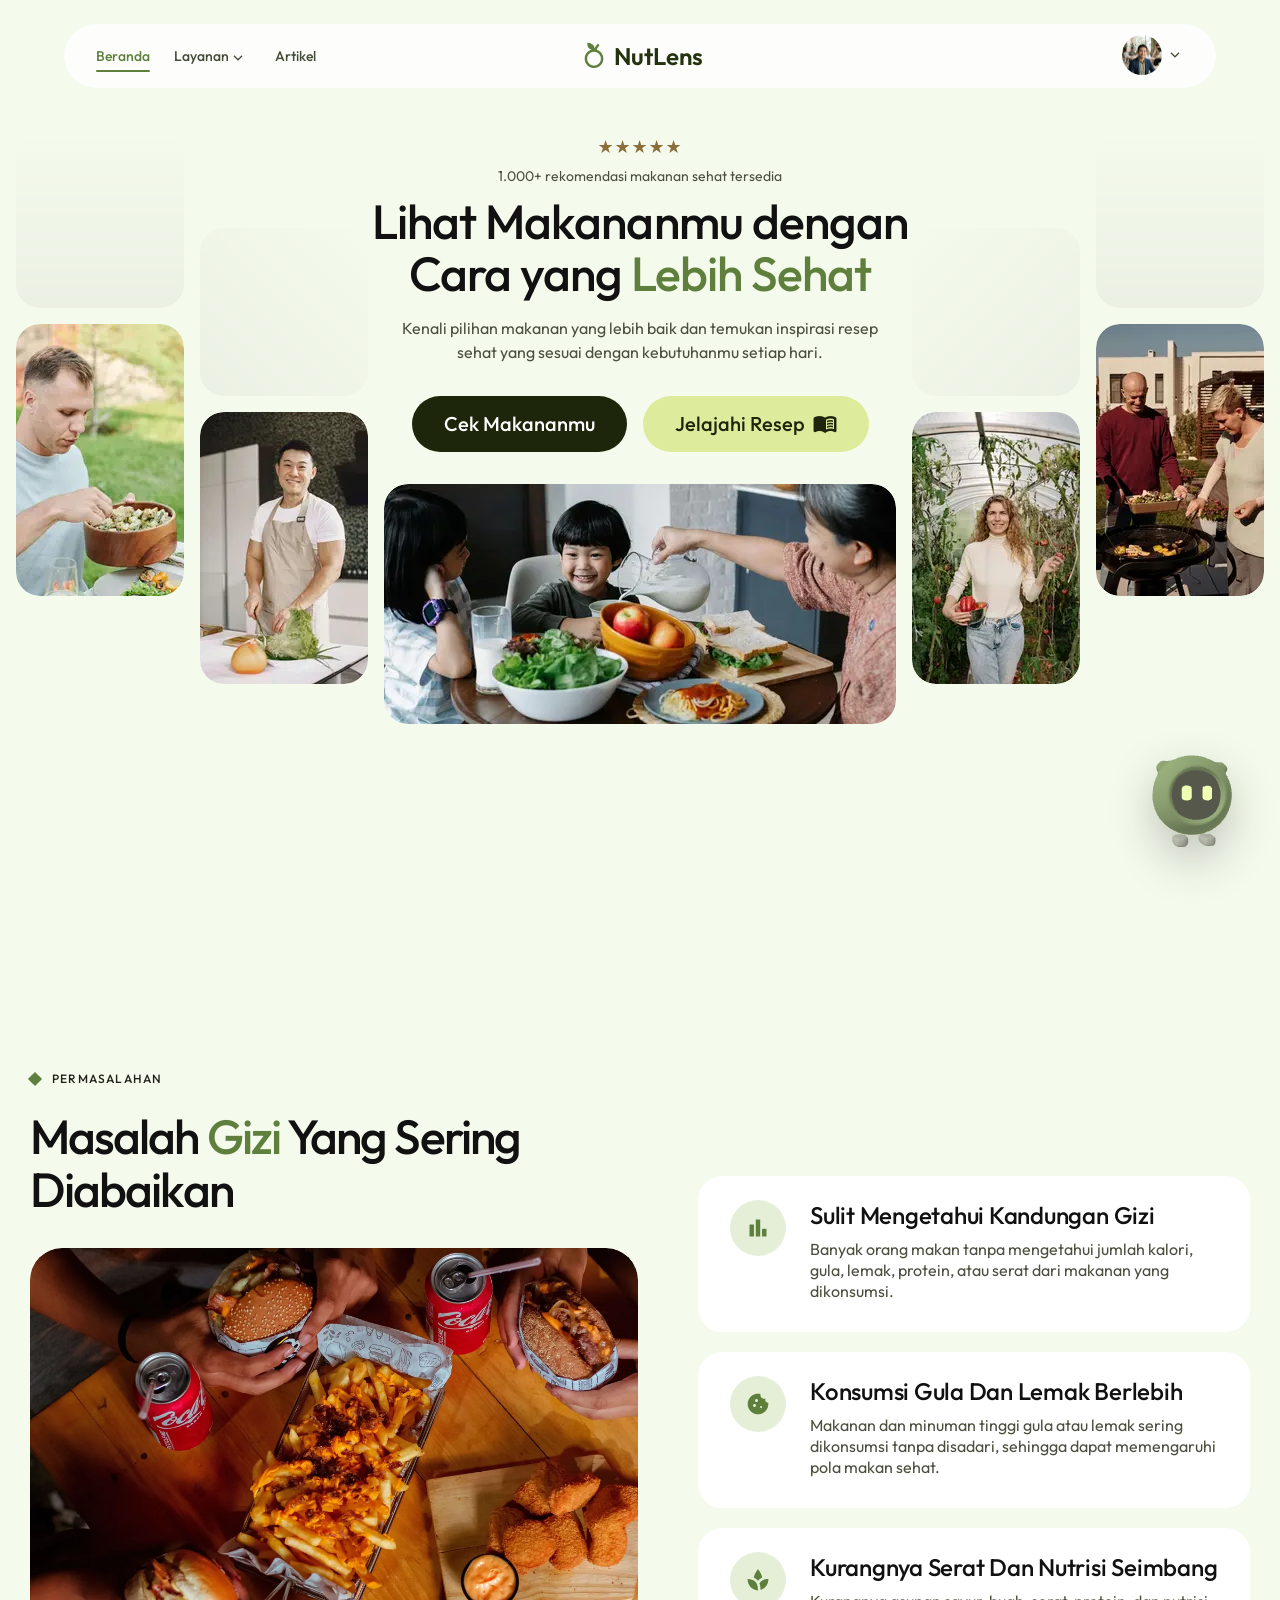
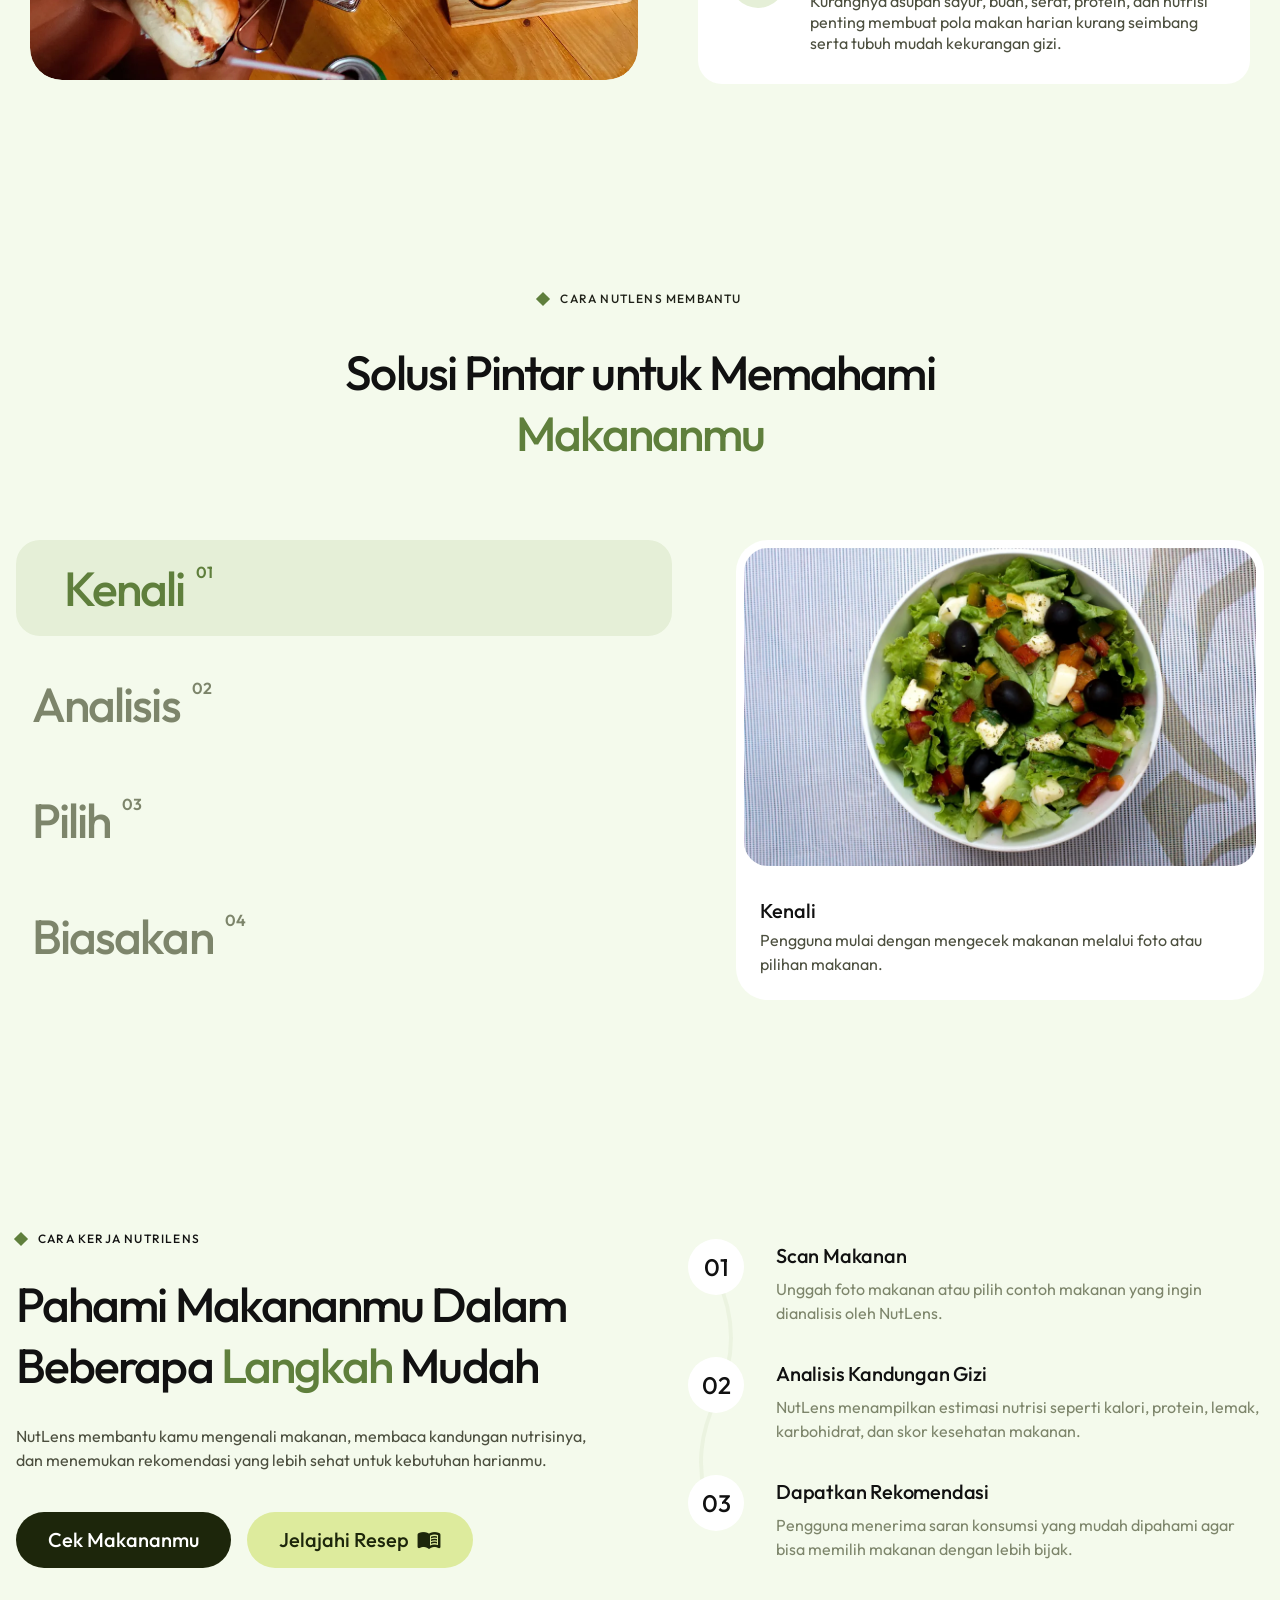
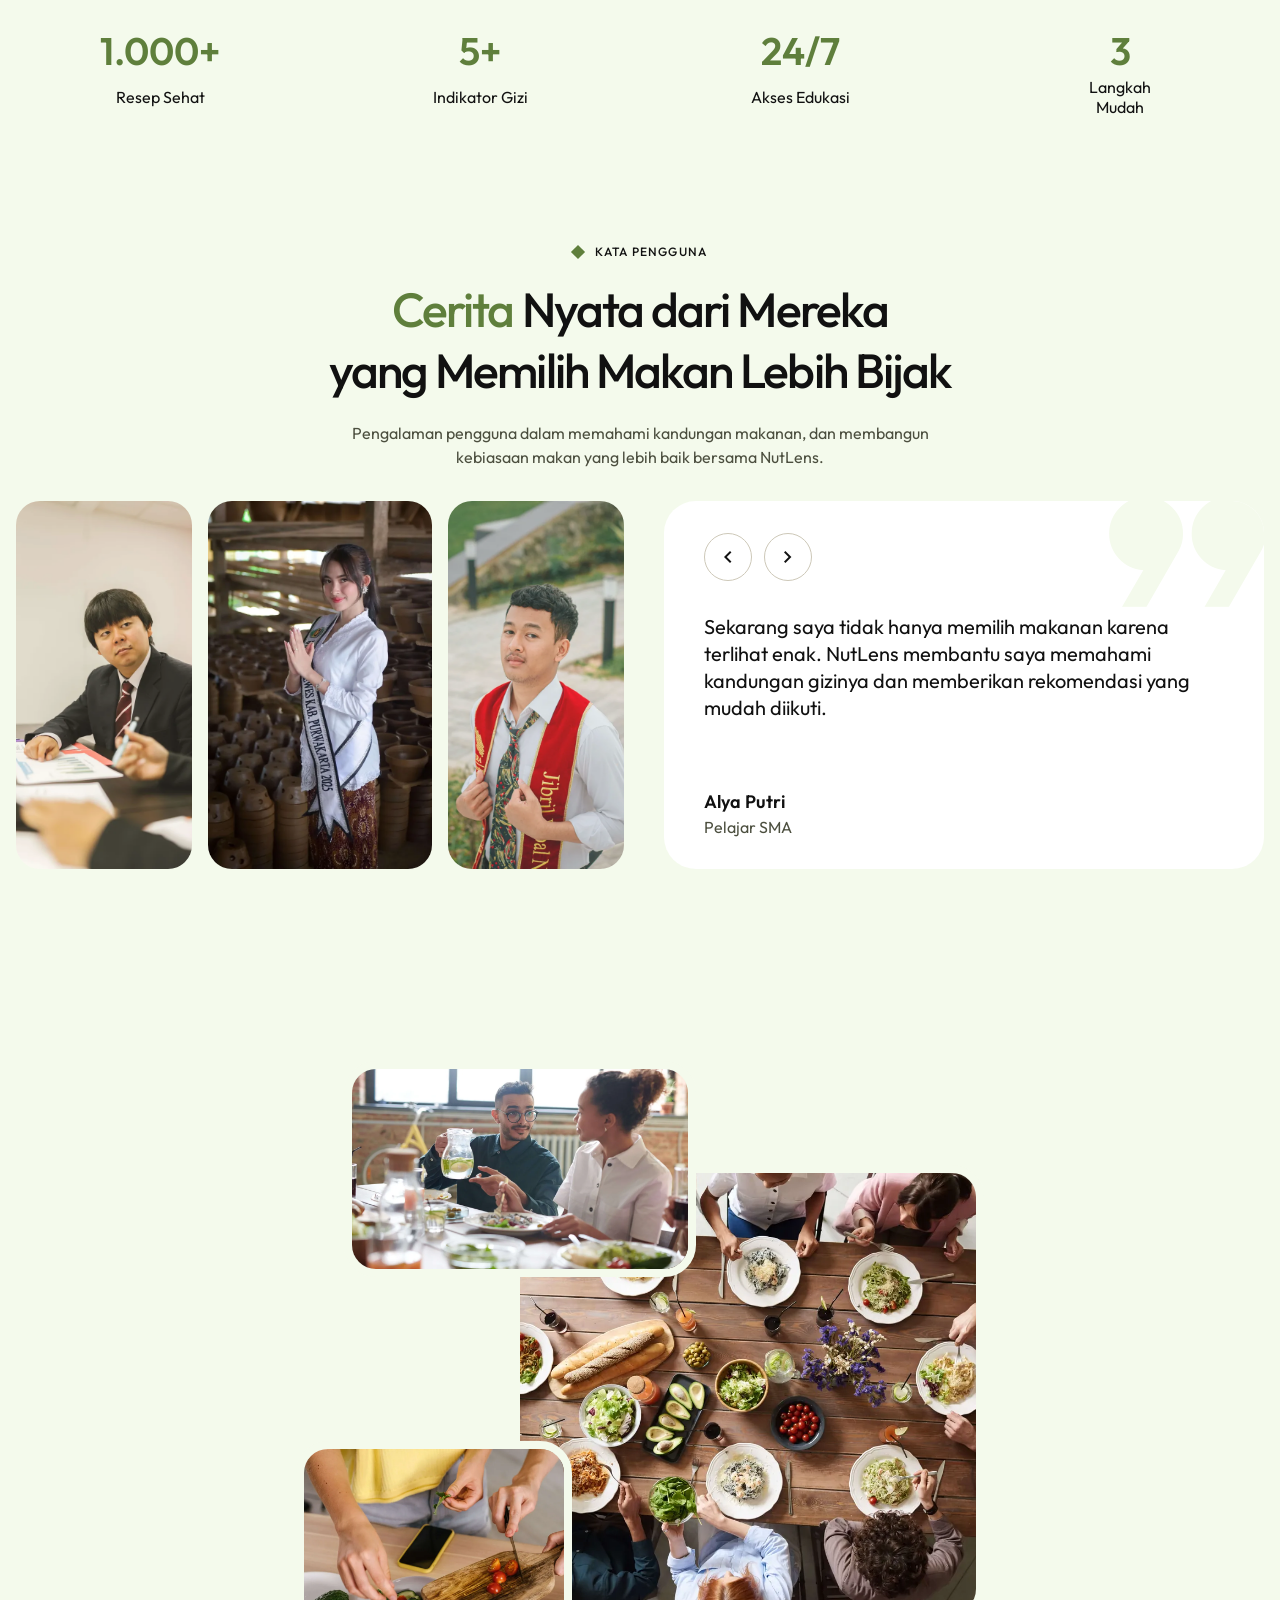
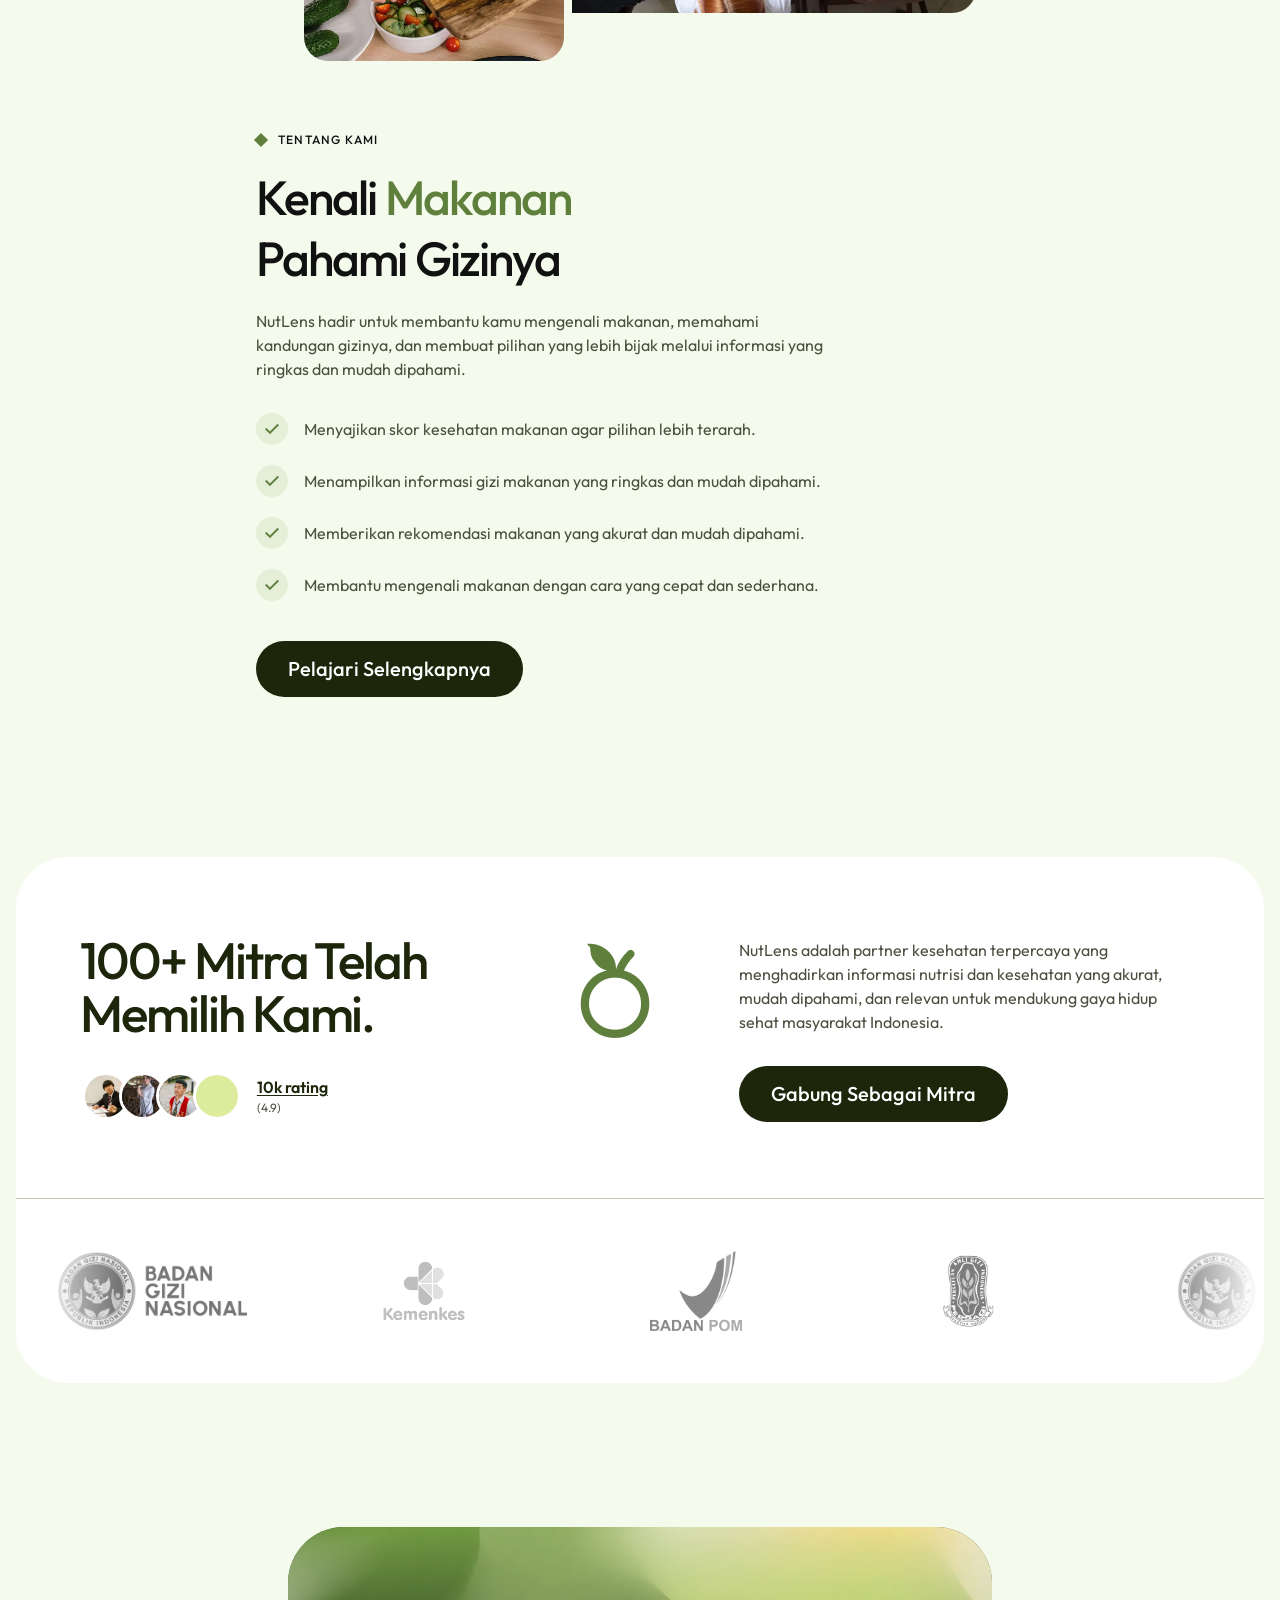
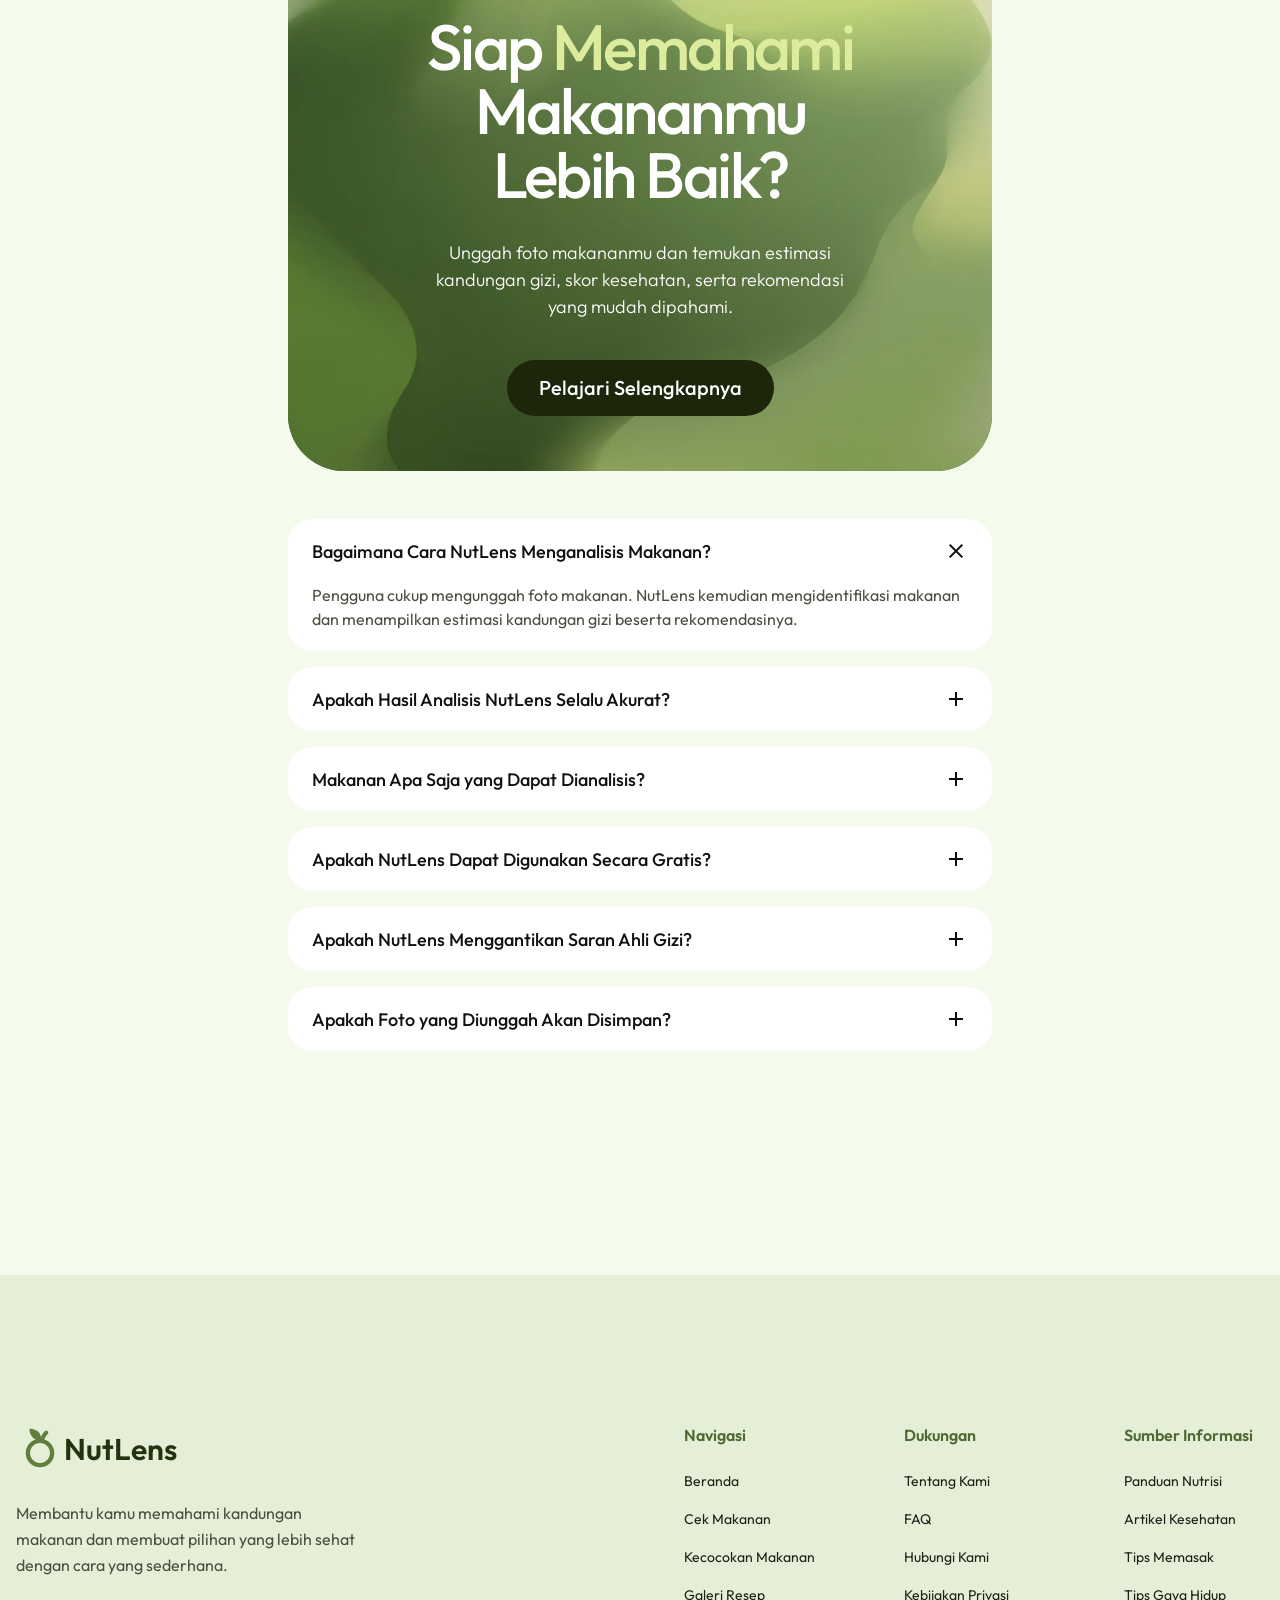
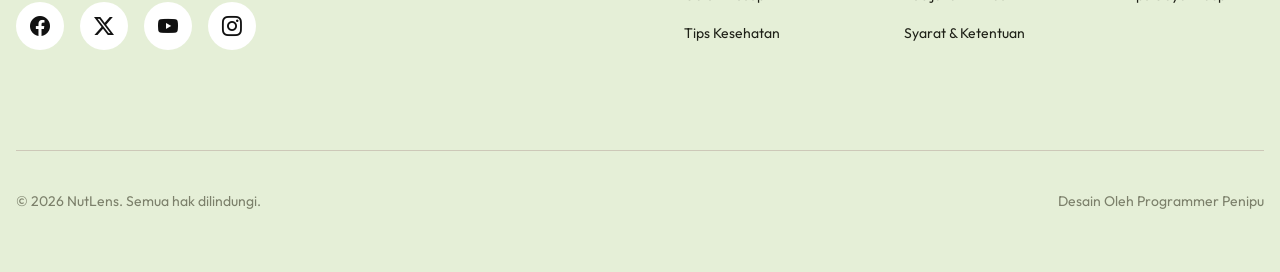
==== commit c7d6c757: "fix(nav): update mobile account link to prevent broken navigation" ====
--- a/index.html
+++ b/index.html
@@ -311,7 +311,7 @@
               </h3>
               <a
                 class="mobile-nav__account"
-                href="assets/pages/profil.html"
+                href="#"
               >
                 <img
                   class="mobile-nav__avatar"
--- a/assets/css/global.css
+++ b/assets/css/global.css
@@ -273,7 +273,7 @@
   margin: 0 auto;
   padding: 0 var(--space-8);
   background-color: var(--color-surface-container-lowest);
-  background-color: color-mix(in srgb, var(--color-white) 48%, transparent);
+  background-color: color-mix(in srgb, var(--color-white) 80%, transparent);
   border-radius: var(--radius-full);
   -webkit-backdrop-filter: blur(var(--navbar-backdrop-blur));
   backdrop-filter: blur(var(--navbar-backdrop-blur));
@@ -292,7 +292,7 @@
   justify-self: start;
   gap: var(--space-6);
   font-size: 14px;
-  font-weight: 400;
+  font-weight: 500;
 }
 
 .navbar__menu a,
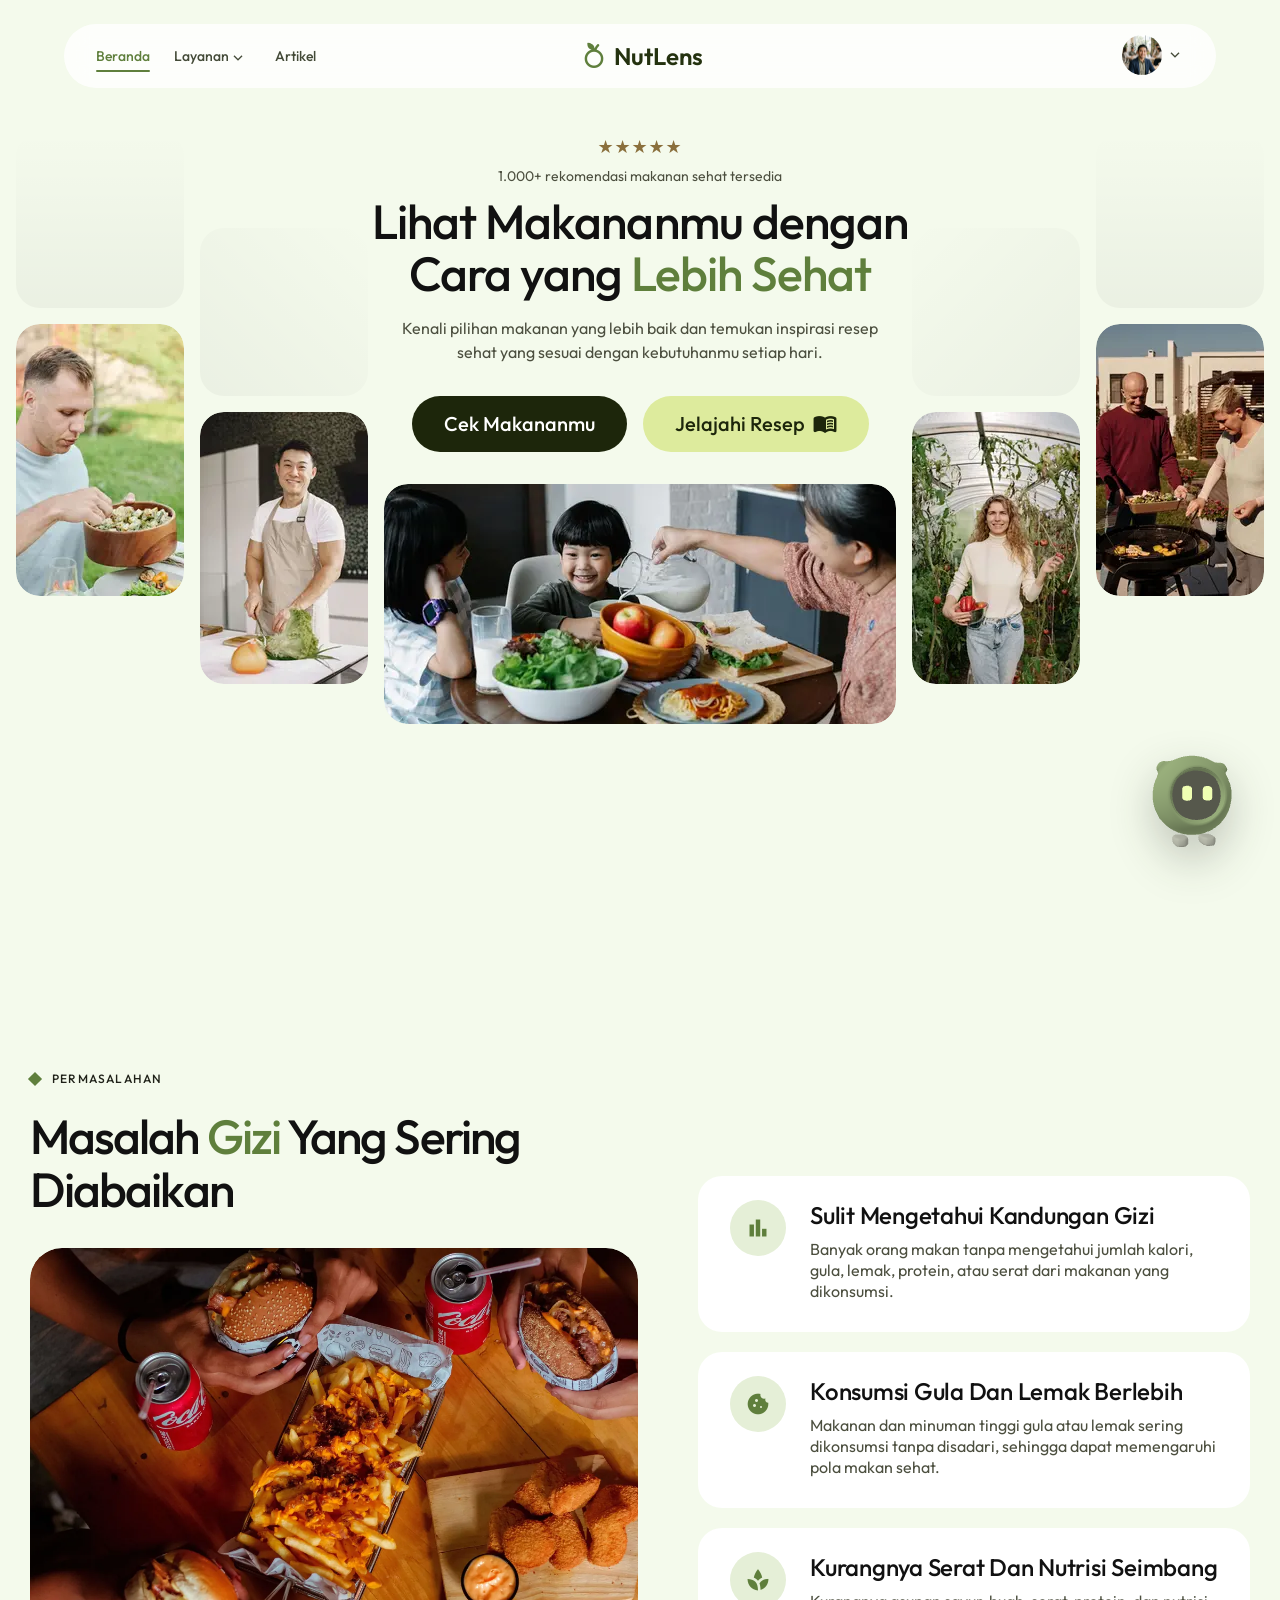
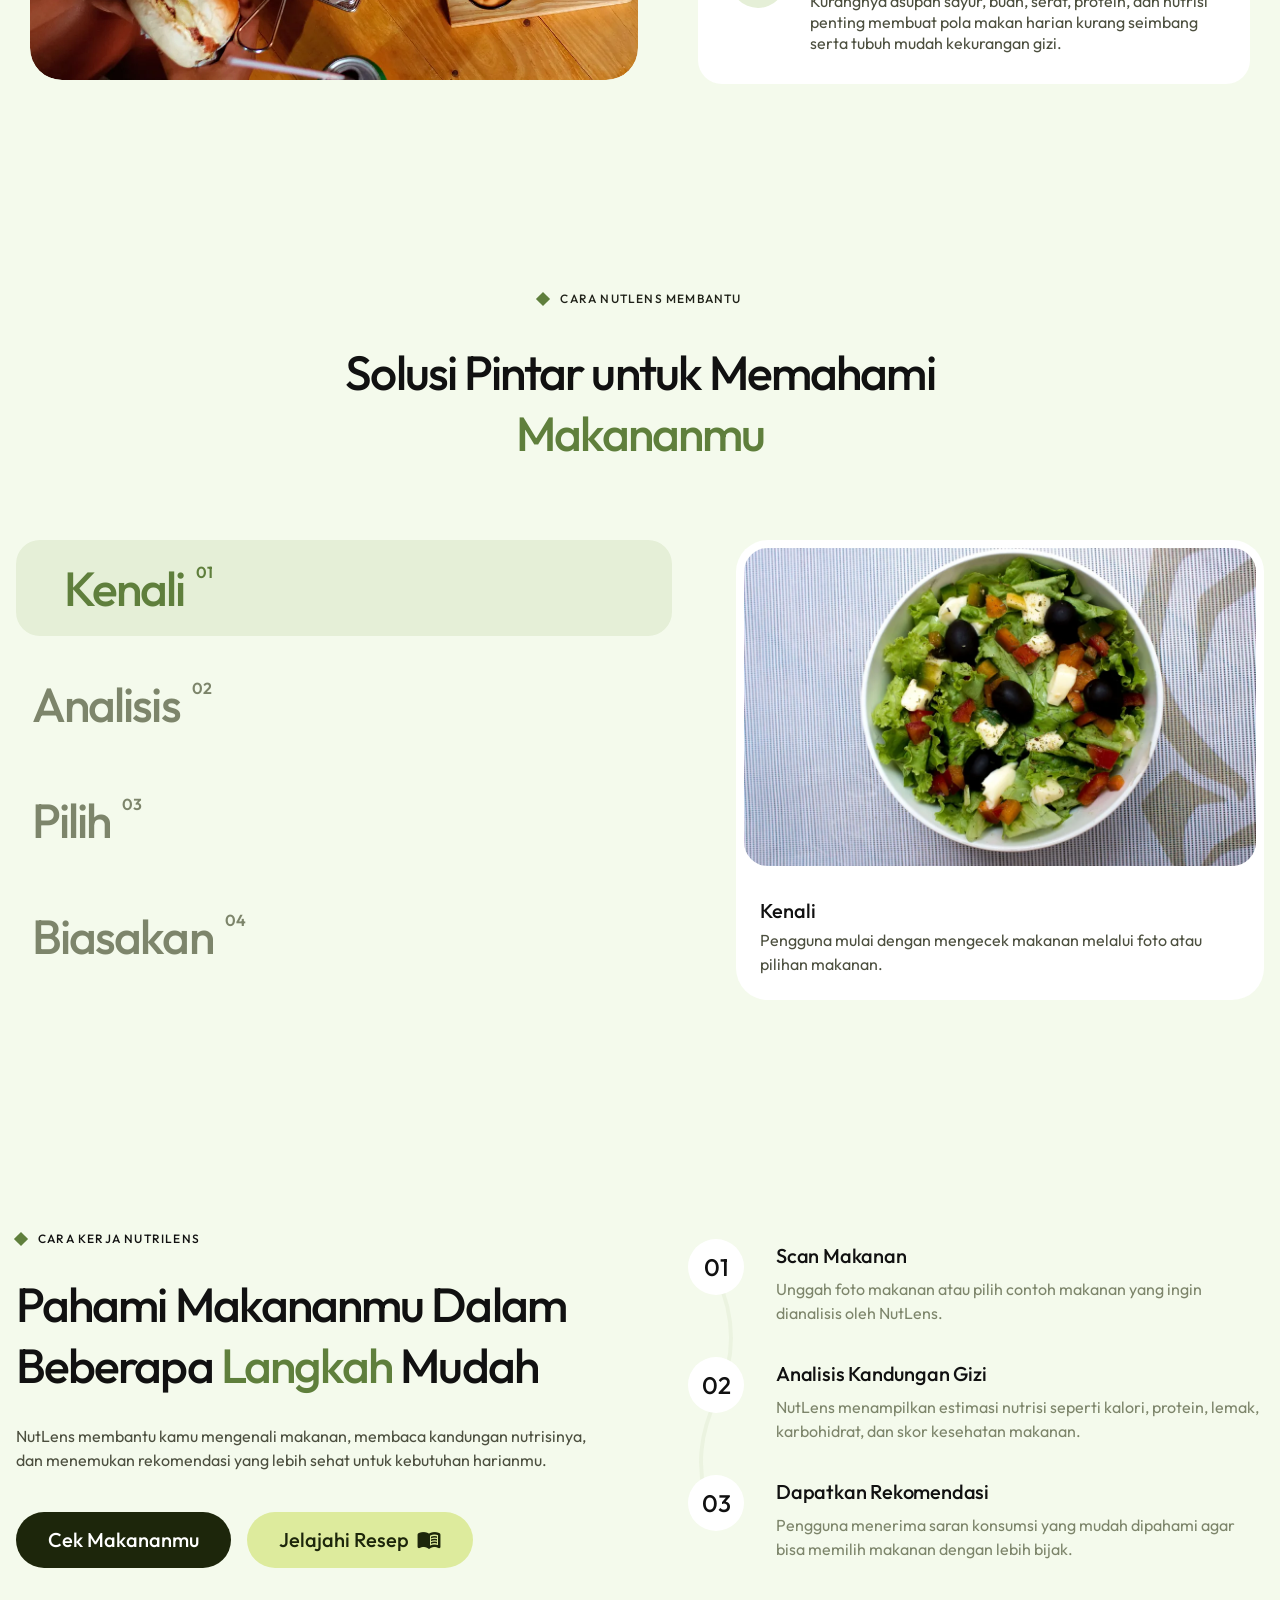
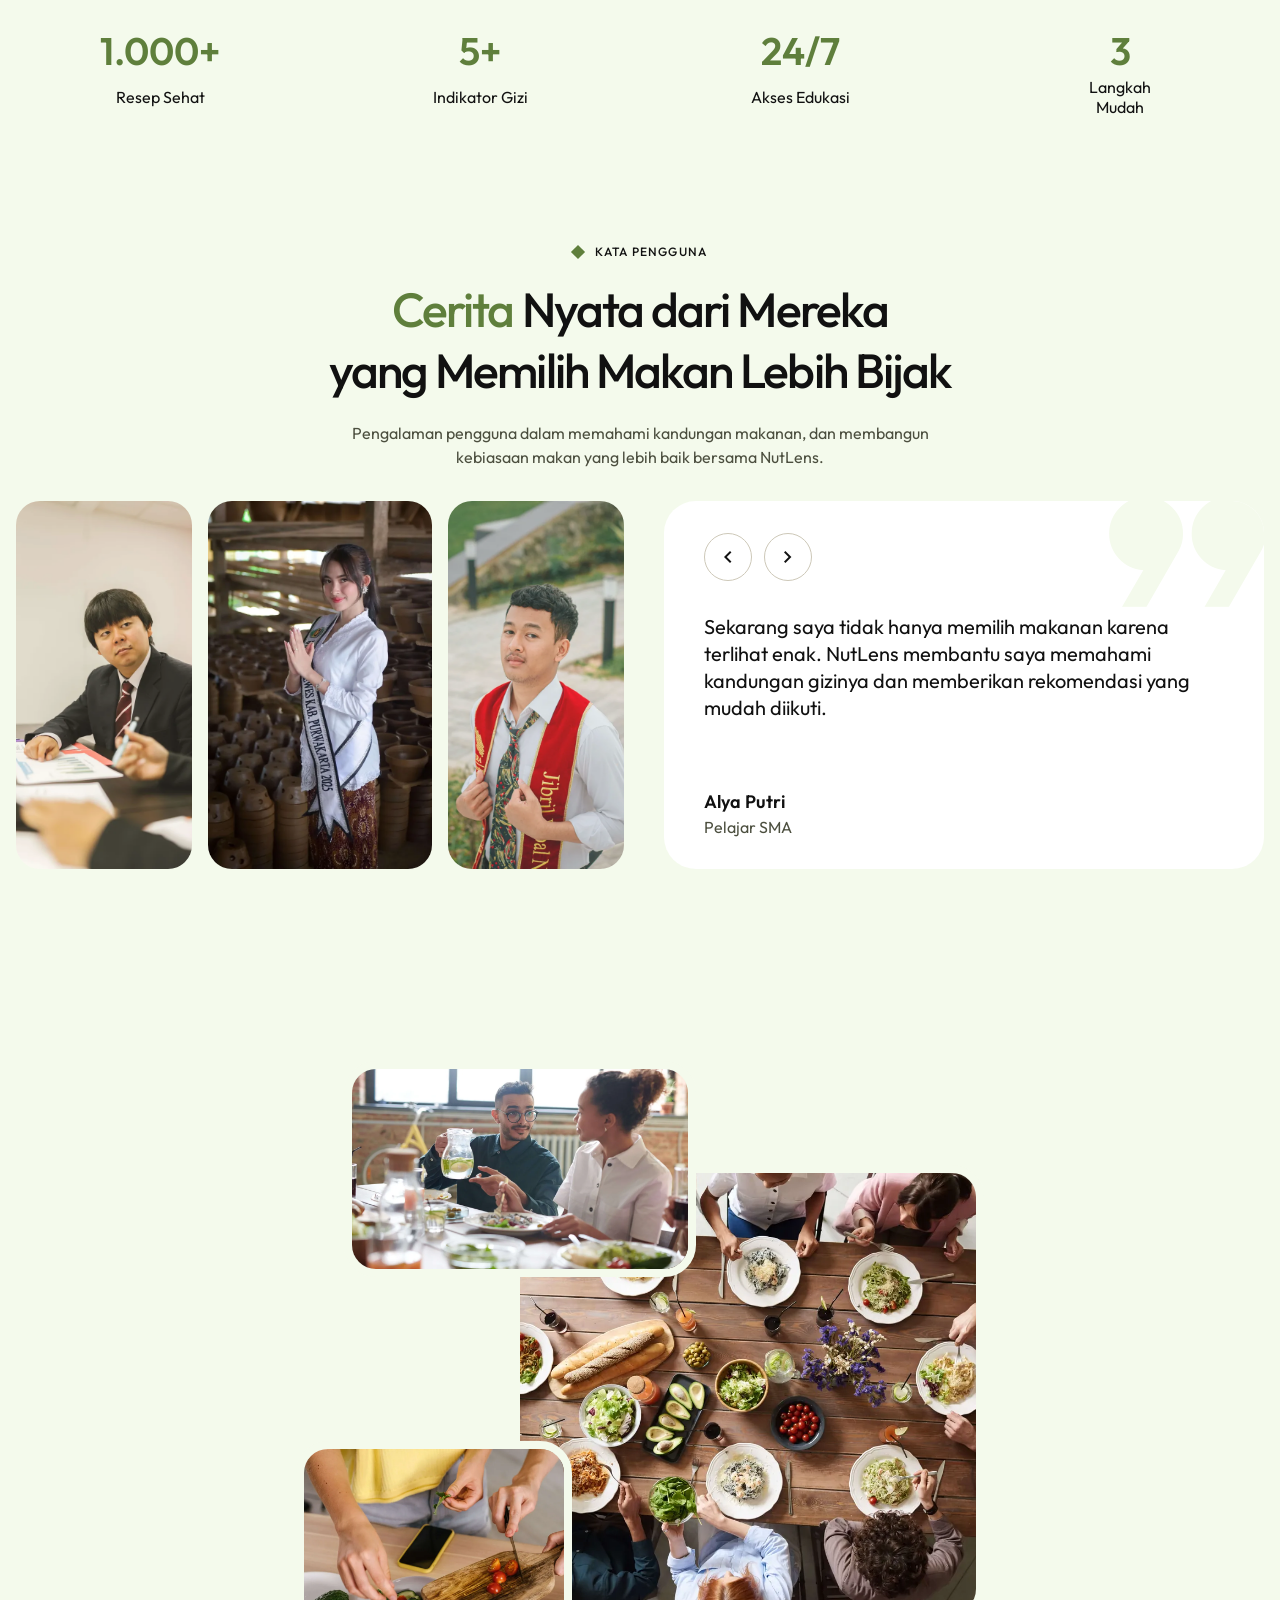
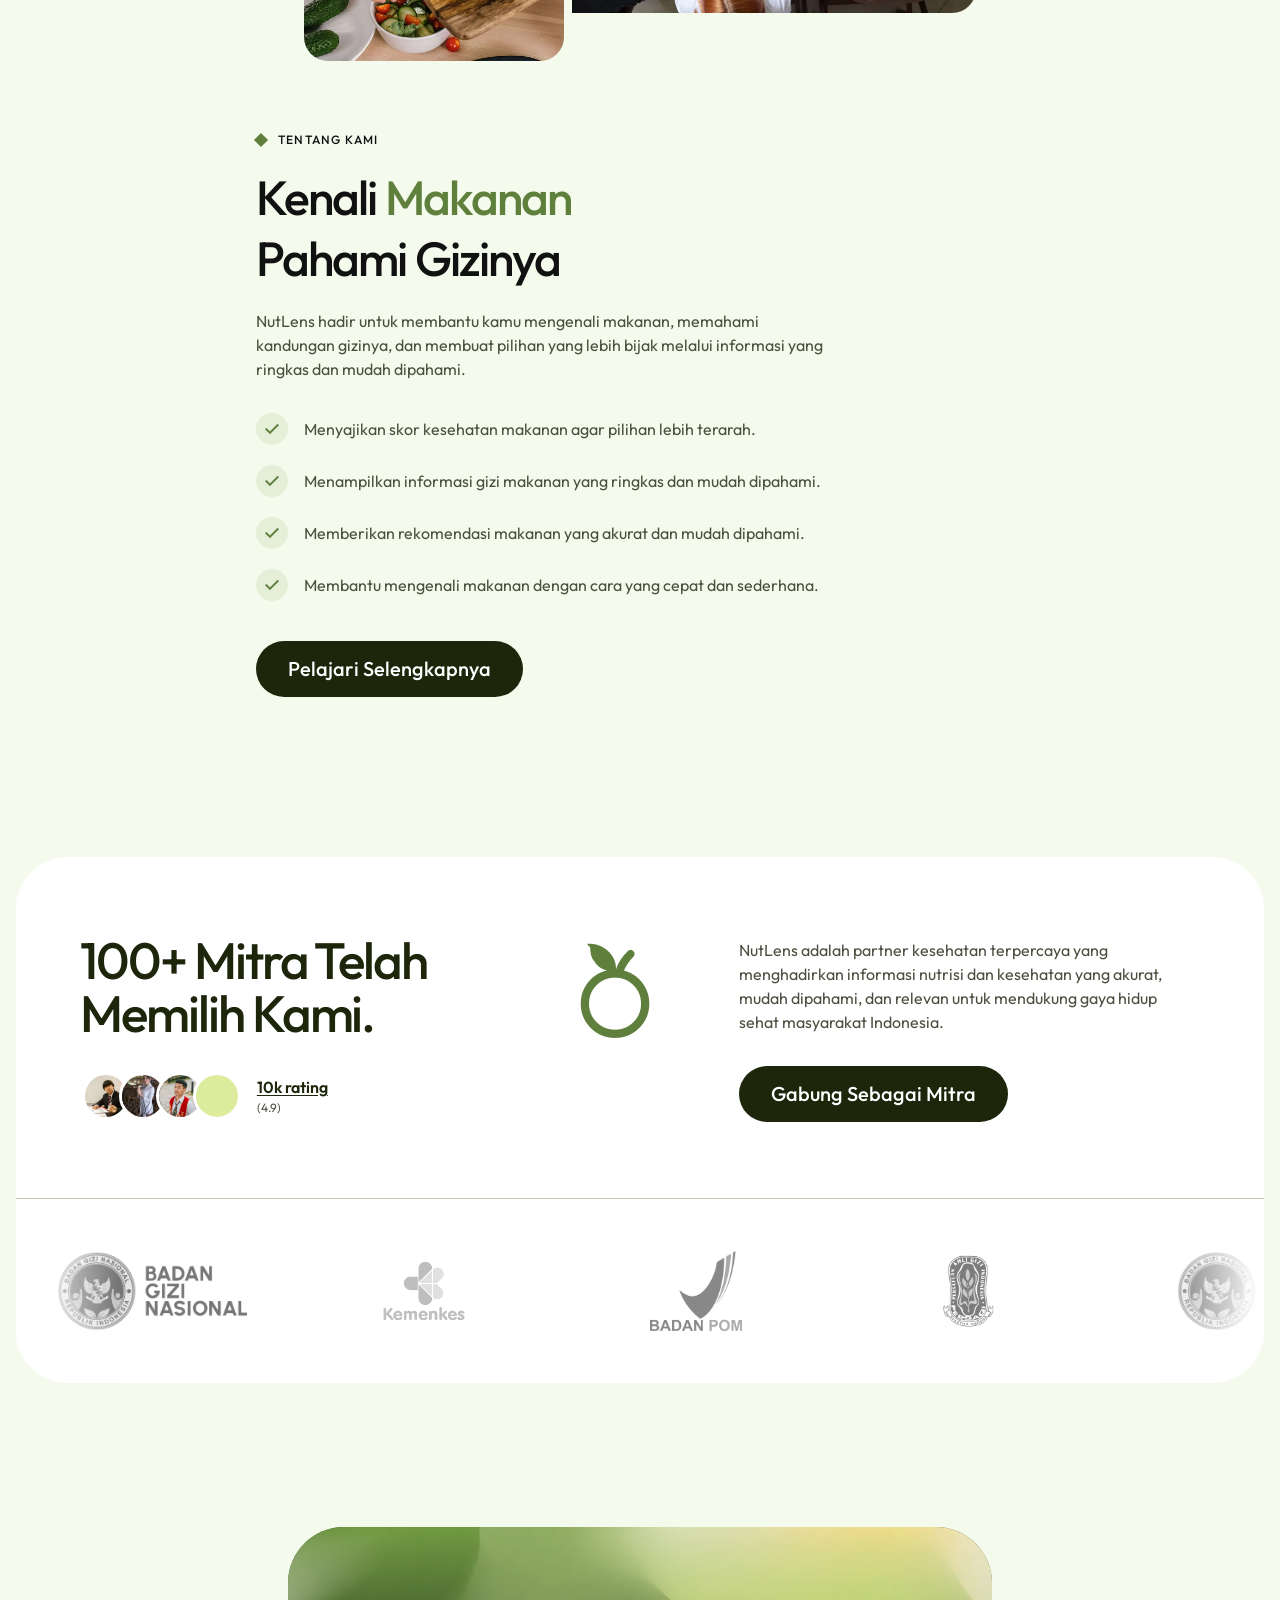
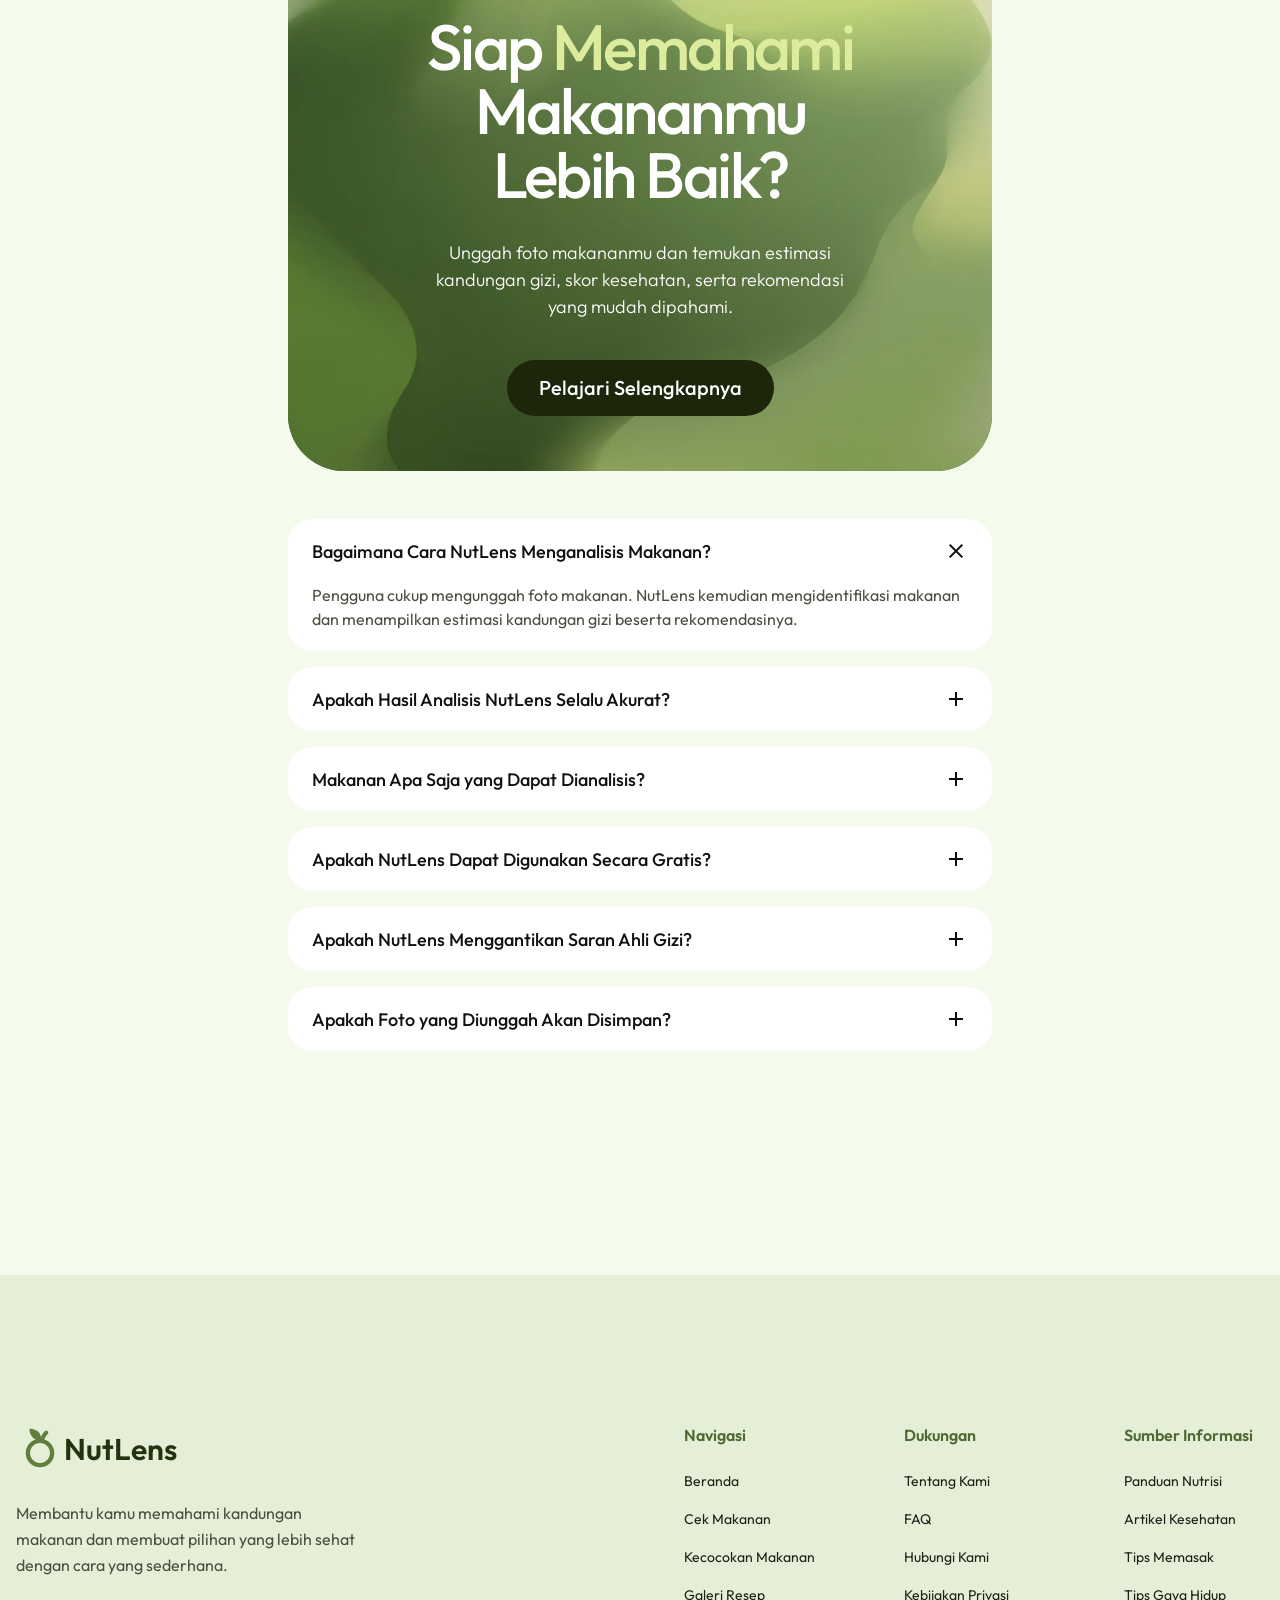
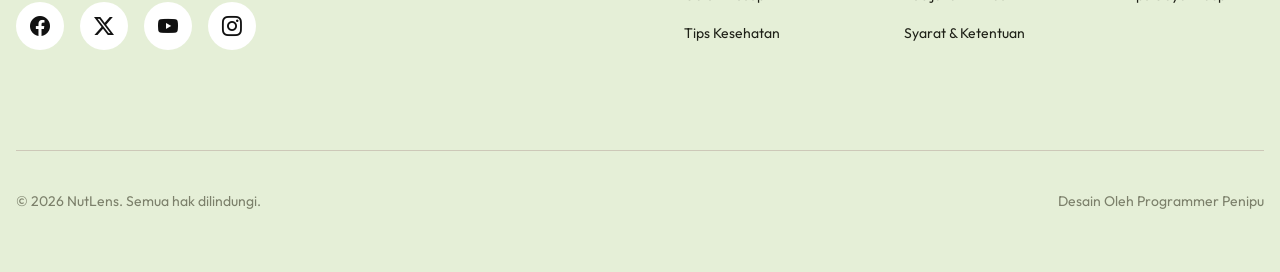
==== commit 20ccbe2d: "feat(nav): add profile links and mobile account section for improved user navigation" ====
--- a/index.html
+++ b/index.html
@@ -311,7 +311,6 @@
               </h3>
               <a
                 class="mobile-nav__account"
-                href="#"
               >
                 <img
                   class="mobile-nav__avatar"
--- a/assets/css/global.css
+++ b/assets/css/global.css
@@ -806,10 +806,7 @@
   background: var(--color-surface-container-high);
   border-radius: var(--radius-xl);
   text-decoration: none;
-}
-
-.mobile-nav__account:is(:hover, :focus-visible, :active) {
-  background: var(--color-primary-fixed);
+  -webkit-tap-highlight-color: transparent;
 }
 
 .mobile-nav__avatar {
--- a/assets/css/chat-widget.css
+++ b/assets/css/chat-widget.css
@@ -9,6 +9,7 @@
   width: min(24.5rem, calc(100vw - 2rem));
   font-family: var(--font-family);
   pointer-events: none;
+  -webkit-tap-highlight-color: transparent;
 }
 
 .chat-widget > * {
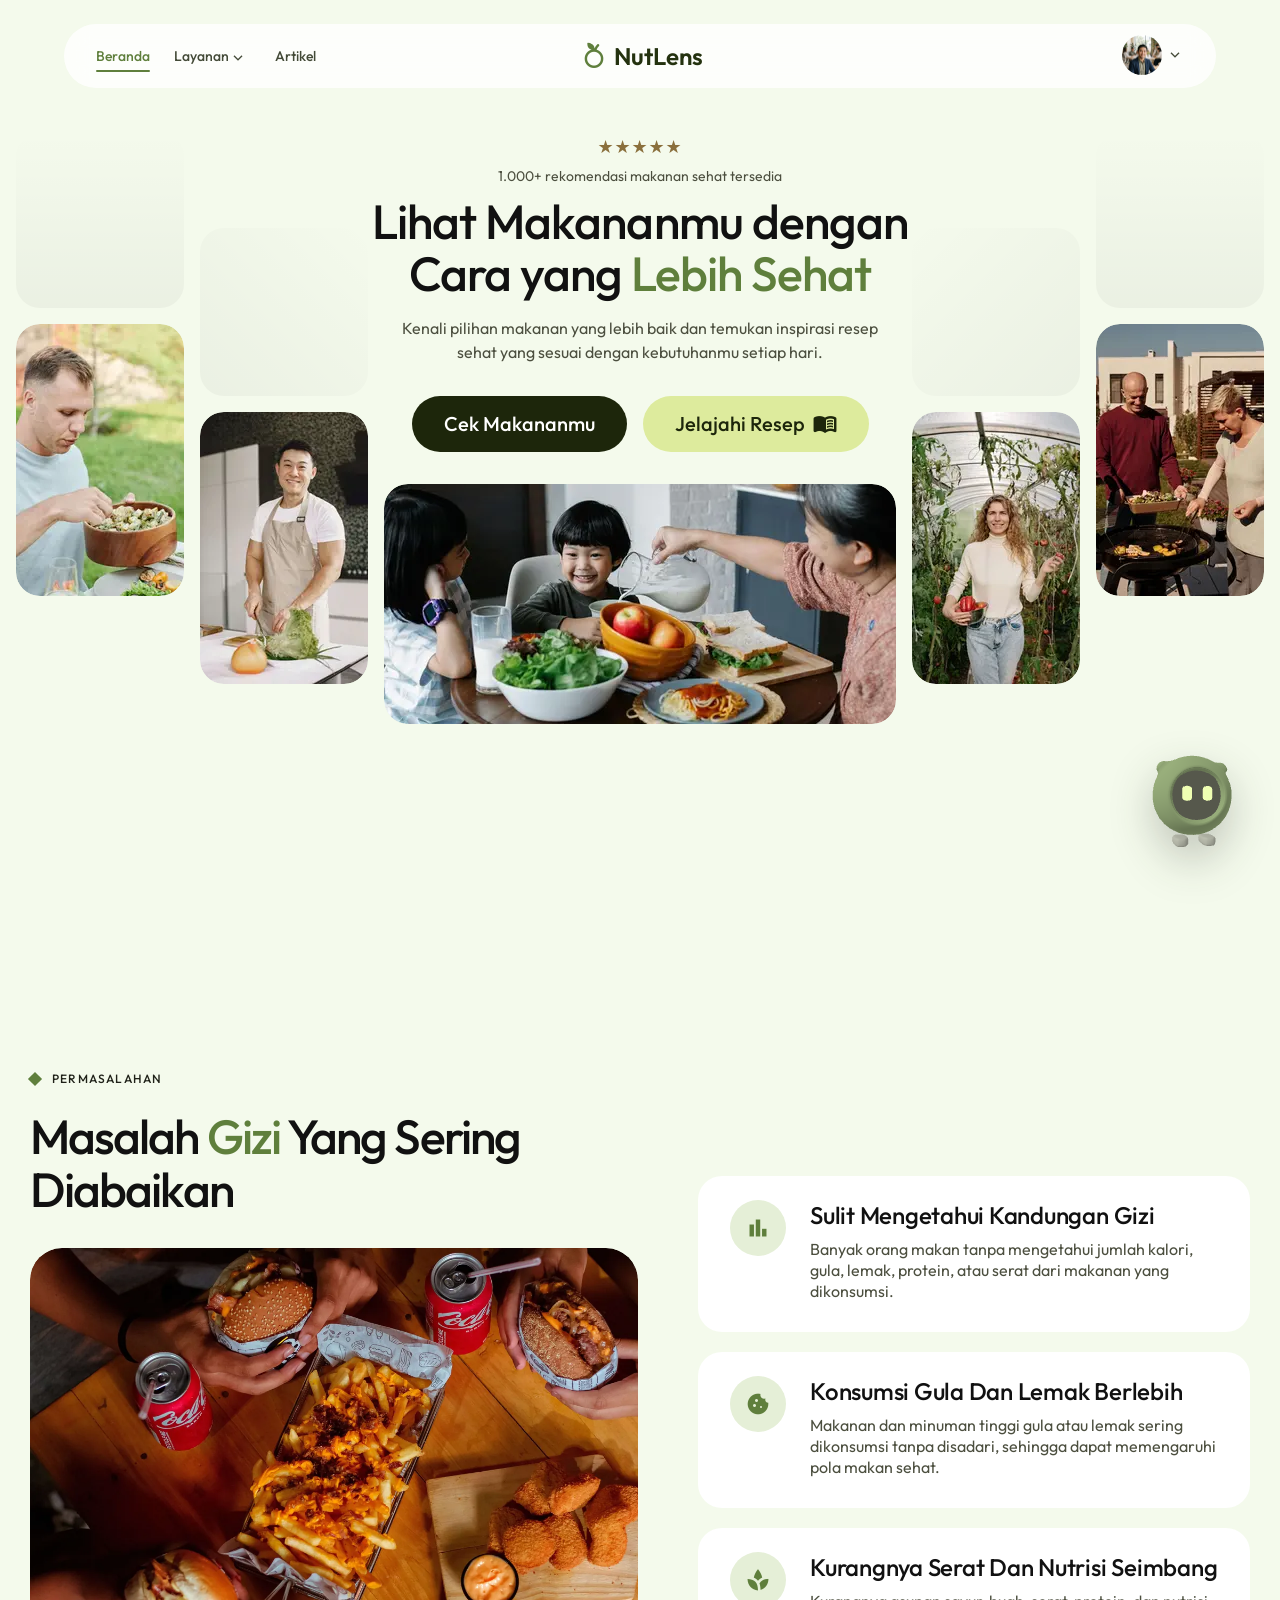
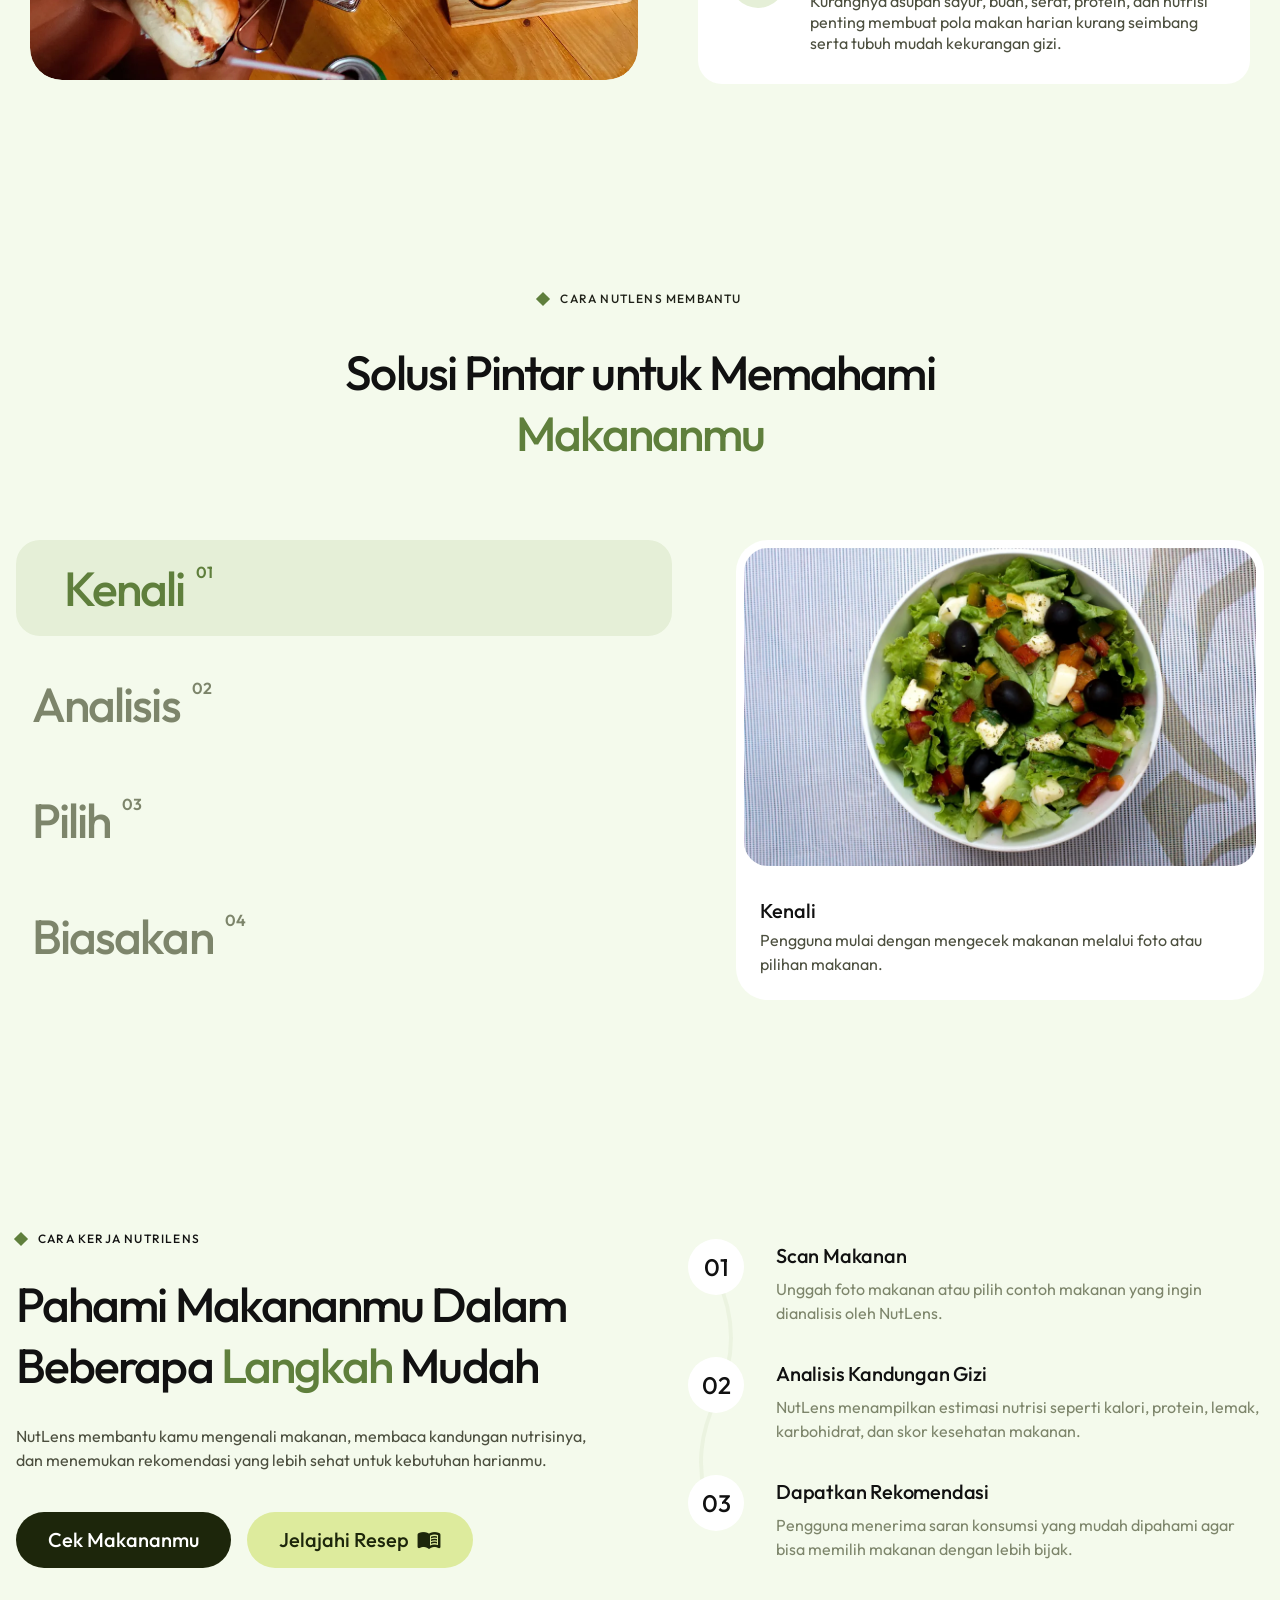
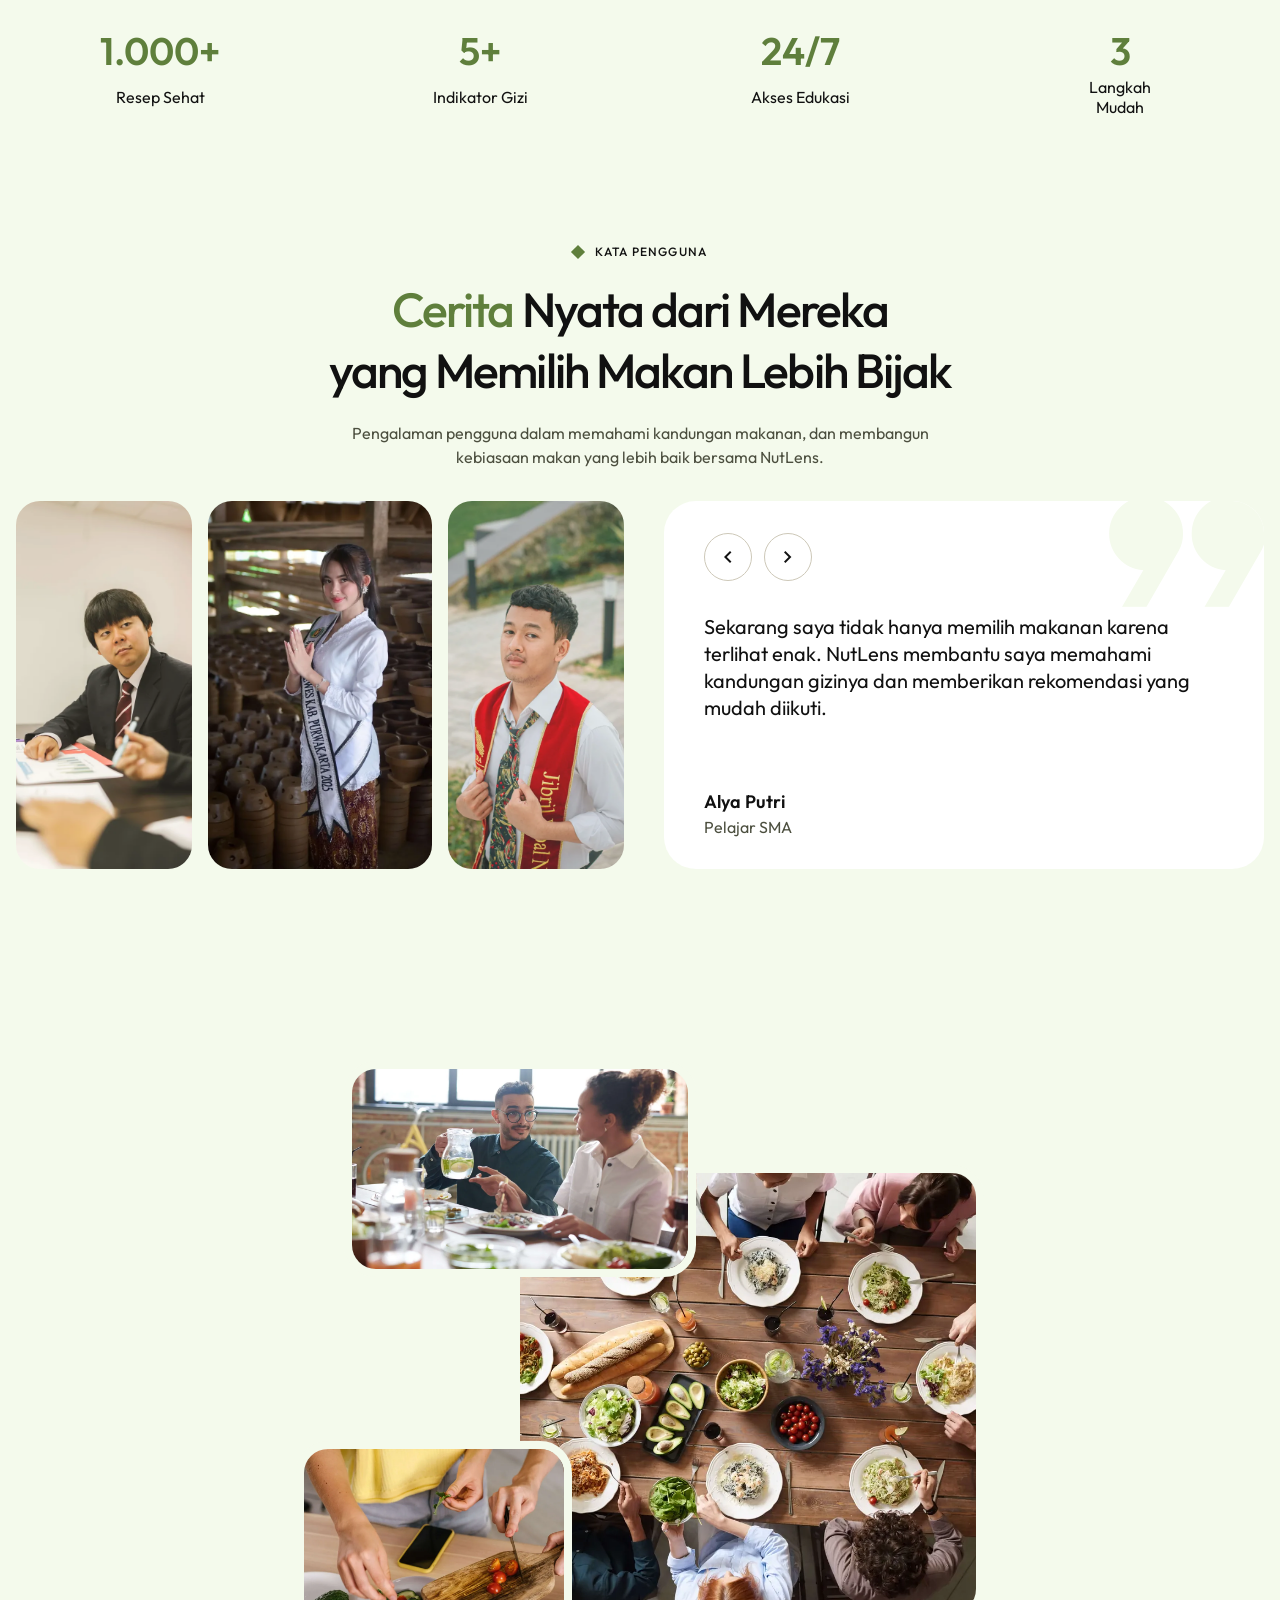
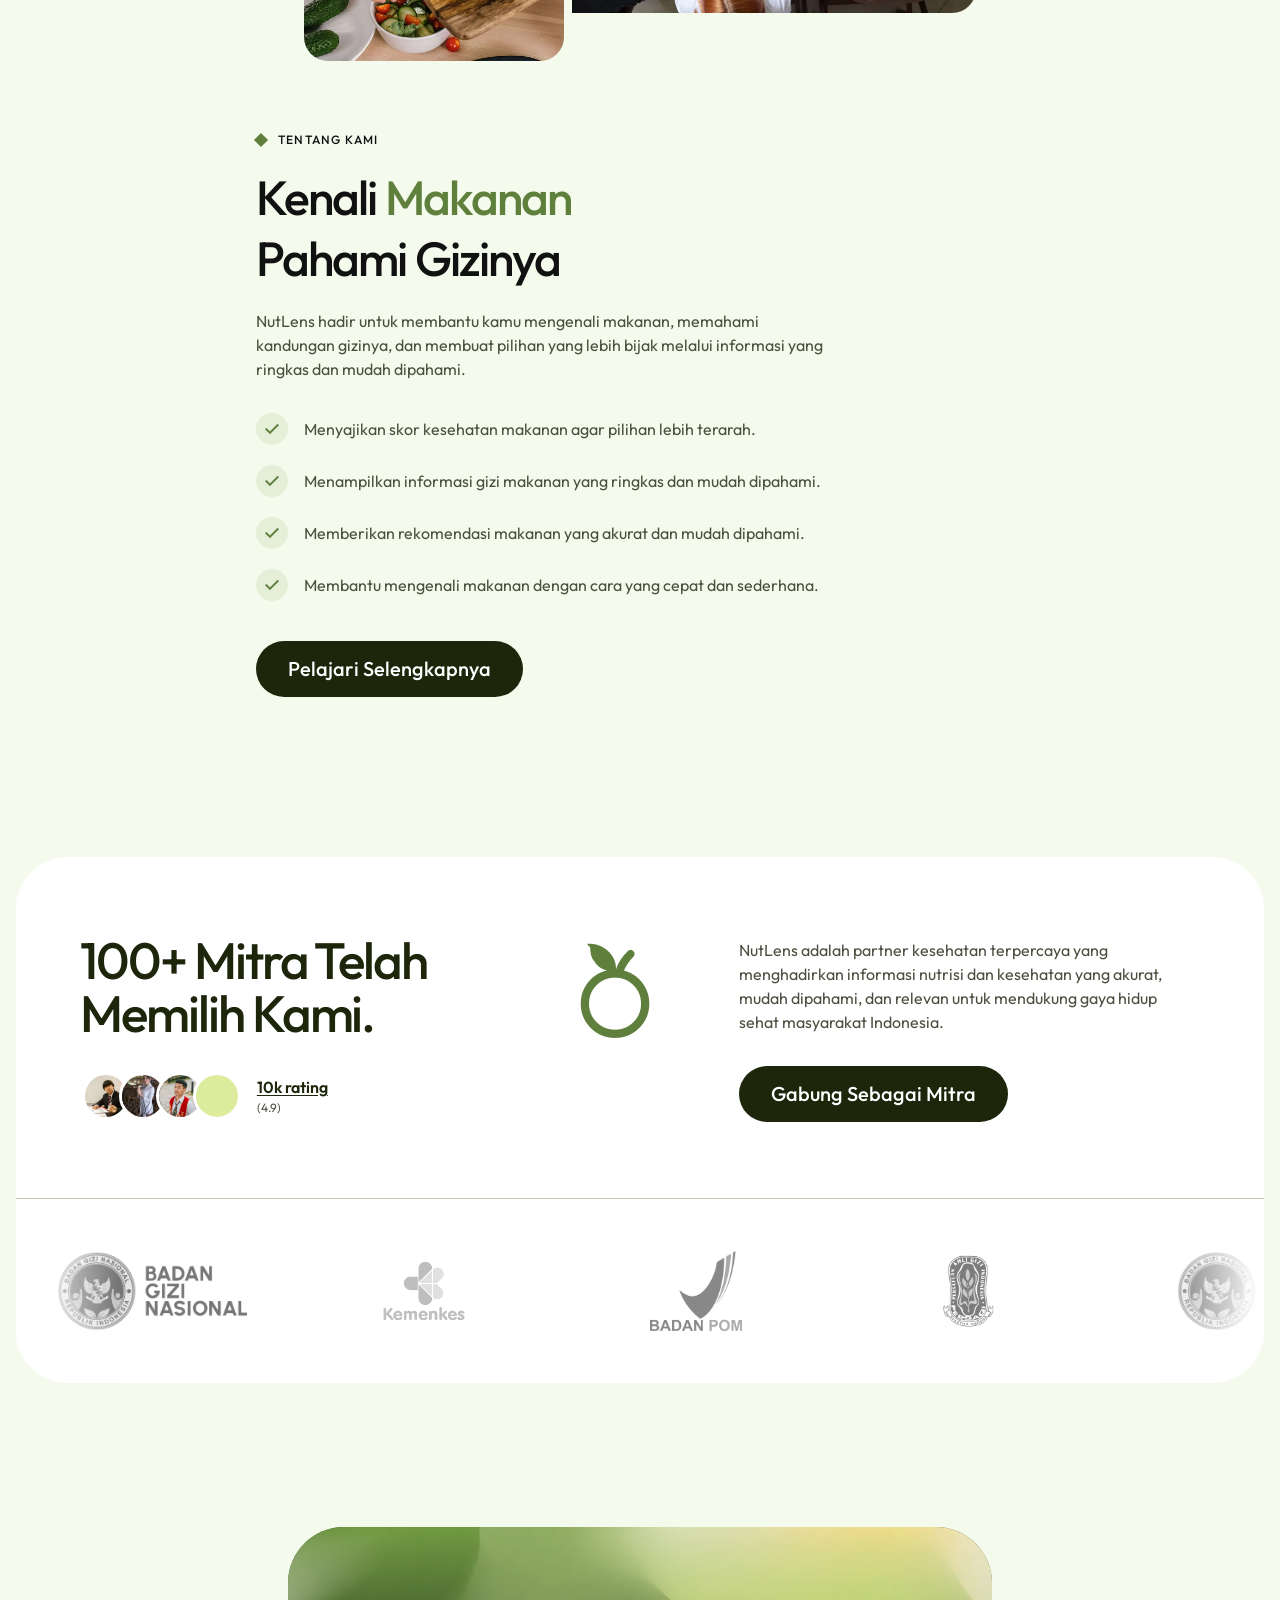
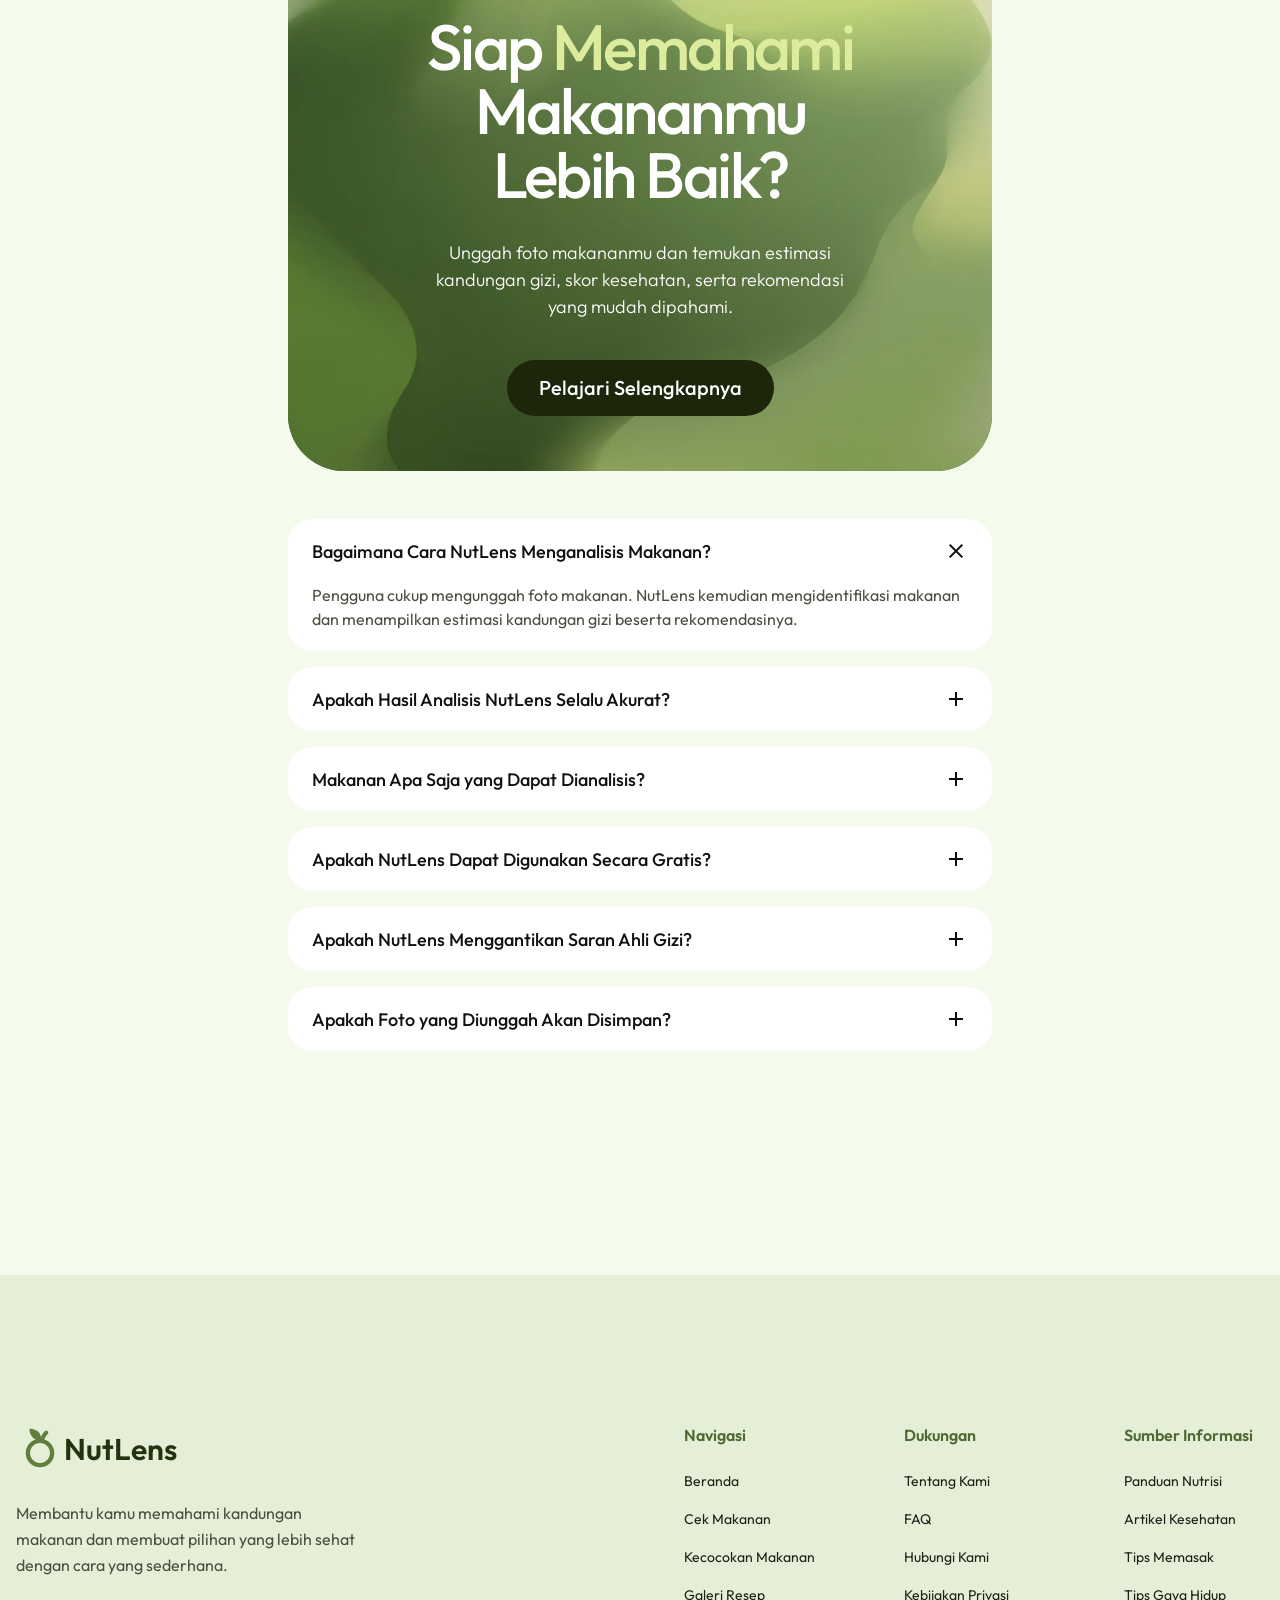
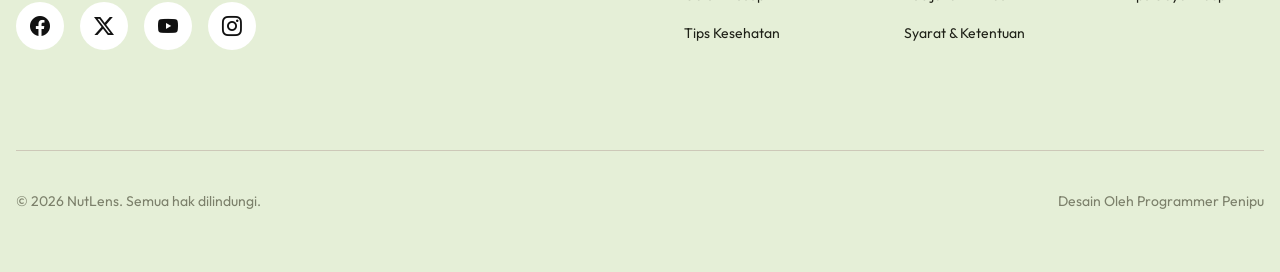
==== commit ea69aede: "refactor(css): normalize custom classes to kebab case" ====
--- a/index.html
+++ b/index.html
@@ -75,17 +75,17 @@
       aria-label="Navigasi utama"
       data-mobile-navigation
     >
-      <div class="navbar__container">
-        <ul class="navbar__menu">
+      <div class="navbar-container">
+        <ul class="navbar-menu">
           <li>
             <a href="index.html" class="is-active" aria-current="page"
               >Beranda</a
             >
           </li>
           <li>
-            <div class="navbar__services" data-services-dropdown>
+            <div class="navbar-services" data-services-dropdown>
               <button
-                class="navbar__services-toggle"
+                class="navbar-services-toggle"
                 type="button"
                 aria-expanded="false"
                 aria-controls="services-menu"
@@ -95,19 +95,19 @@
                   >expand_more</span
                 >
               </button>
-              <ul id="services-menu" class="navbar__submenu" hidden>
+              <ul id="services-menu" class="navbar-submenu" hidden>
                 <li>
                   <a href="assets/pages/cek-makanan.html">
                     <span
-                      class="navbar__submenu-icon navbar__submenu-icon--check material-symbols-outlined"
+                      class="navbar-submenu-icon navbar-submenu-icon-check material-symbols-outlined"
                       aria-hidden="true"
                     >
                       nutrition
                     </span>
 
-                    <span class="navbar__submenu-copy">
-                      <span class="navbar__submenu-title">Analisis Gizi</span>
-                      <span class="navbar__submenu-description">
+                    <span class="navbar-submenu-copy">
+                      <span class="navbar-submenu-title">Analisis Gizi</span>
+                      <span class="navbar-submenu-description">
                         Analisis nutrisi dari makananmu
                       </span>
                     </span>
@@ -117,15 +117,15 @@
                 <li>
                   <a href="assets/pages/resep-galeri.html">
                     <span
-                      class="navbar__submenu-icon navbar__submenu-icon--gallery material-symbols-outlined"
+                      class="navbar-submenu-icon navbar-submenu-icon-gallery material-symbols-outlined"
                       aria-hidden="true"
                     >
                       menu_book
                     </span>
 
-                    <span class="navbar__submenu-copy">
-                      <span class="navbar__submenu-title">Resep Sehat</span>
-                      <span class="navbar__submenu-description">
+                    <span class="navbar-submenu-copy">
+                      <span class="navbar-submenu-title">Resep Sehat</span>
+                      <span class="navbar-submenu-description">
                         Temukan inspirasi resep sehat
                       </span>
                     </span>
@@ -135,15 +135,15 @@
                 <li>
                   <a href="assets/pages/buat-resep.html">
                     <span
-                      class="navbar__submenu-icon navbar__submenu-icon--recipe material-symbols-outlined"
+                      class="navbar-submenu-icon navbar-submenu-icon-recipe material-symbols-outlined"
                       aria-hidden="true"
                     >
                       restaurant_menu
                     </span>
 
-                    <span class="navbar__submenu-copy">
-                      <span class="navbar__submenu-title">Perencanaan Nutrisi</span>
-                      <span class="navbar__submenu-description">
+                    <span class="navbar-submenu-copy">
+                      <span class="navbar-submenu-title">Perencanaan Nutrisi</span>
+                      <span class="navbar-submenu-description">
                         Buat resep dari bahan yang tersedia
                       </span>
                     </span>
@@ -153,15 +153,15 @@
                 <li>
                   <a href="assets/pages/challenge-sehat.html">
                     <span
-                      class="navbar__submenu-icon navbar__submenu-icon--challenge material-symbols-outlined"
+                      class="navbar-submenu-icon navbar-submenu-icon-challenge material-symbols-outlined"
                       aria-hidden="true"
                     >
                       emoji_events
                     </span>
 
-                    <span class="navbar__submenu-copy">
-                      <span class="navbar__submenu-title">Challenge Sehat</span>
-                      <span class="navbar__submenu-description">
+                    <span class="navbar-submenu-copy">
+                      <span class="navbar-submenu-title">Challenge Sehat</span>
+                      <span class="navbar-submenu-description">
                         Ikuti tantangan hidup lebih sehat
                       </span>
                     </span>
@@ -173,7 +173,7 @@
           <li><a href="assets/pages/artikel.html">Artikel</a></li>
         </ul>
 
-        <div class="navbar__logo">
+        <div class="navbar-logo">
           <span class="material-symbols-outlined" aria-hidden="true"
             >nutrition</span
           >
@@ -182,23 +182,23 @@
           >
         </div>
 
-        <div class="navbar__profile" data-profile-dropdown>
+        <div class="navbar-profile" data-profile-dropdown>
           <button
-            class="navbar__profile-trigger"
+            class="navbar-profile-trigger"
             type="button"
             aria-expanded="false"
             aria-controls="profile-menu"
             aria-label="Buka menu profil Denny Pramana"
           >
             <img
-              class="navbar__profile-avatar navbar__profile-avatar--trigger"
+              class="navbar-profile-avatar navbar-profile-avatar-trigger"
               src="assets/images/testimonial/Bang Raka.webp"
               alt=""
               width="40"
               height="40"
             />
             <span
-              class="navbar__profile-chevron material-symbols-outlined"
+              class="navbar-profile-chevron material-symbols-outlined"
               aria-hidden="true"
               >expand_more</span
             >
@@ -206,28 +206,28 @@
 
           <div
             id="profile-menu"
-            class="navbar__profile-panel"
+            class="navbar-profile-panel"
             hidden
             inert
           >
-            <div class="navbar__profile-identity">
+            <div class="navbar-profile-identity">
               <img
-                class="navbar__profile-avatar navbar__profile-avatar--panel"
+                class="navbar-profile-avatar navbar-profile-avatar-panel"
                 src="assets/images/testimonial/Bang Raka.webp"
                 alt=""
                 width="48"
                 height="48"
               />
-              <div class="navbar__profile-copy">
-                <p class="navbar__profile-name">Denny Pramana</p>
-                <p class="navbar__profile-email">denprama@email.com</p>
+              <div class="navbar-profile-copy">
+                <p class="navbar-profile-name">Denny Pramana</p>
+                <p class="navbar-profile-email">denprama@email.com</p>
               </div>
             </div>
 
-            <hr class="navbar__profile-divider" />
+            <hr class="navbar-profile-divider" />
 
             <button
-              class="navbar__profile-action"
+              class="navbar-profile-action"
               type="button"
               data-profile-link
             >
@@ -237,7 +237,7 @@
               <span>Profile</span>
             </button>
             <button
-              class="navbar__profile-action"
+              class="navbar-profile-action"
               type="button"
               data-profile-logout
             >
@@ -250,7 +250,7 @@
         </div>
 
         <button
-          class="mobile-nav__open"
+          class="mobile-nav-open"
           type="button"
           aria-label="Buka menu navigasi"
           aria-expanded="false"
@@ -266,21 +266,21 @@
         aria-hidden="true"
       >
         <button
-          class="mobile-nav__overlay"
+          class="mobile-nav-overlay"
           type="button"
           aria-label="Tutup menu navigasi"
           tabindex="-1"
         ></button>
 
         <aside
-          class="mobile-nav__drawer"
+          class="mobile-nav-drawer"
           role="dialog"
           aria-modal="true"
           aria-labelledby="mobile-nav-title"
           inert
         >
-          <header class="mobile-nav__header">
-            <span class="mobile-nav__brand" aria-hidden="true">
+          <header class="mobile-nav-header">
+            <span class="mobile-nav-brand" aria-hidden="true">
               <span class="material-symbols-outlined">nutrition</span>
               <span>NutLens</span>
             </span>
@@ -288,7 +288,7 @@
               Menu NutLens
             </h2>
             <button
-              class="mobile-nav__close"
+              class="mobile-nav-close"
               type="button"
               aria-label="Tutup menu navigasi"
             >
@@ -298,28 +298,28 @@
             </button>
           </header>
 
-          <div class="mobile-nav__body">
+          <div class="mobile-nav-body">
             <section
-              class="mobile-nav__section"
+              class="mobile-nav-section"
               aria-labelledby="mobile-account-title"
             >
               <h3
                 id="mobile-account-title"
-                class="mobile-nav__section-title"
+                class="mobile-nav-section-title"
               >
                 Akun
               </h3>
               <a
-                class="mobile-nav__account"
+                class="mobile-nav-account"
               >
                 <img
-                  class="mobile-nav__avatar"
+                  class="mobile-nav-avatar"
                   src="assets/images/testimonial/Bang Raka.webp"
                   alt=""
                   width="48"
                   height="48"
                 />
-                <span class="mobile-nav__account-text">
+                <span class="mobile-nav-account-text">
                   <strong>Denny Pramana</strong>
                   <span>Lihat profil saya</span>
                 </span>
@@ -330,20 +330,20 @@
             </section>
 
             <section
-              class="mobile-nav__section"
+              class="mobile-nav-section"
               aria-labelledby="mobile-navigation-title"
             >
               <h3
                 id="mobile-navigation-title"
-                class="mobile-nav__section-title"
+                class="mobile-nav-section-title"
               >
                 Navigasi
               </h3>
               <nav aria-label="Navigasi mobile">
-                <ul class="mobile-nav__list">
+                <ul class="mobile-nav-list">
                   <li>
                     <a
-                      class="mobile-nav__item is-active"
+                      class="mobile-nav-item is-active"
                       href="index.html"
                       aria-current="page"
                     >
@@ -357,12 +357,12 @@
                   </li>
                   <li>
                     <button
-                      class="mobile-nav__submenu-trigger"
+                      class="mobile-nav-submenu-trigger"
                       type="button"
                       aria-expanded="false"
                       aria-controls="mobile-services-menu"
                     >
-                      <span class="mobile-nav__item-main">
+                      <span class="mobile-nav-item-main">
                         <span
                           class="material-symbols-outlined"
                           aria-hidden="true"
@@ -371,18 +371,18 @@
                         <span>Layanan</span>
                       </span>
                       <span
-                        class="material-symbols-outlined mobile-nav__submenu-icon"
+                        class="material-symbols-outlined mobile-nav-submenu-icon"
                         aria-hidden="true"
                         >expand_more</span
                       >
                     </button>
                     <div
-                      class="mobile-nav__submenu-shell"
+                      class="mobile-nav-submenu-shell"
                       id="mobile-services-menu"
                       aria-hidden="true"
                       inert
                     >
-                      <ul class="mobile-nav__submenu">
+                      <ul class="mobile-nav-submenu">
                         <li>
                           <a href="assets/pages/cek-makanan.html"
                             >Analisis Gizi</a
@@ -408,7 +408,7 @@
                   </li>
                   <li>
                     <a
-                      class="mobile-nav__item"
+                      class="mobile-nav-item"
                       href="assets/pages/artikel.html"
                     >
                       <span
@@ -424,8 +424,8 @@
             </section>
           </div>
 
-          <div class="mobile-nav__footer">
-            <button class="mobile-nav__logout" type="button">
+          <div class="mobile-nav-footer">
+            <button class="mobile-nav-logout" type="button">
               <span class="material-symbols-outlined" aria-hidden="true"
                 >logout</span
               >
@@ -438,13 +438,13 @@
 
     <main>
       <section class="hero" aria-labelledby="hero-title">
-        <div class="hero__content">
-          <div class="hero__rating" data-reveal="fade-up">
+        <div class="hero-content">
+          <div class="hero-rating" data-reveal="fade-up">
             <span aria-hidden="true">★★★★★</span>
             <span class="visually-hidden">5 dari 5 bintang</span>
           </div>
           <p
-            class="hero__recommendation"
+            class="hero-recommendation"
             data-reveal="fade-up"
             data-reveal-delay="100"
           >
@@ -453,16 +453,16 @@
 
           <h1
             id="hero-title"
-            class="hero__title"
+            class="hero-title"
             data-reveal="fade-up"
             data-reveal-delay="200"
           >
             Lihat Makananmu dengan<br />
-            Cara yang <span class="hero__accent">Lebih Sehat</span>
+            Cara yang <span class="hero-accent">Lebih Sehat</span>
           </h1>
 
           <p
-            class="hero__description"
+            class="hero-description"
             data-reveal="fade-up"
             data-reveal-delay="300"
           >
@@ -471,43 +471,43 @@
           </p>
 
           <div
-            class="hero__actions"
+            class="hero-actions"
             aria-label="Aksi utama"
             data-reveal="fade-up"
             data-reveal-delay="400"
           >
             <a
               href="assets/pages/cek-makanan.html"
-              class="hero__cta hero__cta--primary hero__cta--text-swap"
-            >
-              <span class="hero__cta-label hero__cta-label--current">Cek Makananmu</span>
+              class="hero-cta hero-cta-primary hero-cta-text-swap"
+            >
+              <span class="hero-cta-label hero-cta-label-current">Cek Makananmu</span>
               <span
-                class="hero__cta-label hero__cta-label--replacement"
+                class="hero-cta-label hero-cta-label-replacement"
                 aria-hidden="true"
               >Cek Makananmu</span>
             </a>
             <a
               href="assets/pages/resep-galeri.html"
-              class="hero__cta hero__cta--secondary hero__cta--icon-focus"
-            >
-              <span class="hero__cta-text">Jelajahi Resep</span>
+              class="hero-cta hero-cta-secondary hero-cta-icon-focus"
+            >
+              <span class="hero-cta-text">Jelajahi Resep</span>
               <span
-                class="hero__cta-icon hero__cta-icon--end material-symbols-outlined"
+                class="hero-cta-icon hero-cta-icon-end material-symbols-outlined"
                 aria-hidden="true"
               >menu_book</span>
               <span
-                class="hero__cta-icon hero__cta-icon--center material-symbols-outlined"
+                class="hero-cta-icon hero-cta-icon-center material-symbols-outlined"
                 aria-hidden="true"
               >menu_book</span>
             </a>
           </div>
         </div>
 
-        <div class="hero__artwork">
-          <div class="hero__image-frame hero__image--outer">
-            <div class="hero__image-motion">
+        <div class="hero-artwork">
+          <div class="hero-image-frame hero-image-outer">
+            <div class="hero-image-motion">
               <img
-                class="hero__image"
+                class="hero-image"
                 src="assets/images/hero/optimized/kiri-luar-336.webp"
                 srcset="
                   assets/images/hero/optimized/kiri-luar-168.webp 168w,
@@ -523,11 +523,11 @@
             </div>
           </div>
           <div
-            class="hero__image-frame hero__image--side hero__image-frame--left"
+            class="hero-image-frame hero-image-side hero-image-frame-left"
           >
-            <div class="hero__image-motion">
+            <div class="hero-image-motion">
               <img
-                class="hero__image"
+                class="hero-image"
                 src="assets/images/hero/optimized/kiri-336.webp"
                 srcset="
                   assets/images/hero/optimized/kiri-168.webp 168w,
@@ -542,10 +542,10 @@
               />
             </div>
           </div>
-          <div class="hero__image-frame hero__image--main">
-            <div class="hero__image-motion">
+          <div class="hero-image-frame hero-image-main">
+            <div class="hero-image-motion">
               <img
-                class="hero__image"
+                class="hero-image"
                 src="assets/images/hero/optimized/tengah-1088.webp"
                 srcset="
                   assets/images/hero/optimized/tengah-544.webp 544w,
@@ -561,11 +561,11 @@
             </div>
           </div>
           <div
-            class="hero__image-frame hero__image--side hero__image-frame--right"
+            class="hero-image-frame hero-image-side hero-image-frame-right"
           >
-            <div class="hero__image-motion">
+            <div class="hero-image-motion">
               <img
-                class="hero__image"
+                class="hero-image"
                 src="assets/images/hero/optimized/kanan-336.webp"
                 srcset="
                   assets/images/hero/optimized/kanan-168.webp 168w,
@@ -580,10 +580,10 @@
               />
             </div>
           </div>
-          <div class="hero__image-frame hero__image--outer">
-            <div class="hero__image-motion">
+          <div class="hero-image-frame hero-image-outer">
+            <div class="hero-image-motion">
               <img
-                class="hero__image"
+                class="hero-image"
                 src="assets/images/hero/optimized/kanan-luar-336.webp"
                 srcset="
                   assets/images/hero/optimized/kanan-luar-168.webp 168w,
@@ -602,32 +602,32 @@
       </section>
 
       <section class="problems" aria-labelledby="problems-title">
-        <div class="problems__layout">
-          <div class="problems__intro">
-            <p class="problems__eyebrow" data-reveal="fade-up">
+        <div class="problems-layout">
+          <div class="problems-intro">
+            <p class="problems-eyebrow" data-reveal="fade-up">
               <span
-                class="problems__eyebrow-mark"
+                class="problems-eyebrow-mark"
                 aria-hidden="true"
               ></span>
-              <span class="problems__eyebrow-title">PERMASALAHAN</span>
+              <span class="problems-eyebrow-title">PERMASALAHAN</span>
             </p>
 
             <h2
               id="problems-title"
-              class="problems__title"
+              class="problems-title"
               data-reveal="fade-up"
               data-reveal-delay="100"
             >
-              Masalah <span class="problems__accent">Gizi</span> Yang Sering Diabaikan
+              Masalah <span class="problems-accent">Gizi</span> Yang Sering Diabaikan
             </h2>
 
             <figure
-              class="problems__media"
+              class="problems-media"
               data-reveal="slide-left"
               data-reveal-delay="100"
             >
               <img
-                class="problems__image"
+                class="problems-image"
                 src="assets/images/problem/permasalahan.webp"
                 alt="Aneka makanan bergizi di meja dengan pemandangan perbukitan hijau"
                 width="608"
@@ -638,24 +638,24 @@
             </figure>
           </div>
 
-          <div class="problems__list">
+          <div class="problems-list">
             <article
               class="problem-card"
               data-reveal="fade-up"
               data-reveal-delay="100"
             >
-              <span class="problem-card__icon">
+              <span class="problem-card-icon">
                 <span
                   class="material-symbols-outlined"
                   aria-hidden="true"
                   >bar_chart</span
                 >
               </span>
-              <div class="problem-card__content">
-                <h3 class="problem-card__title">
+              <div class="problem-card-content">
+                <h3 class="problem-card-title">
                   Sulit Mengetahui Kandungan Gizi
                 </h3>
-                <p class="problem-card__description">
+                <p class="problem-card-description">
                   Banyak orang makan tanpa mengetahui jumlah kalori, gula,
                   lemak, protein, atau serat dari makanan yang dikonsumsi.
                 </p>
@@ -667,18 +667,18 @@
               data-reveal="fade-up"
               data-reveal-delay="200"
             >
-              <span class="problem-card__icon">
+              <span class="problem-card-icon">
                 <span
                   class="material-symbols-outlined"
                   aria-hidden="true"
                   >cookie</span
                 >
               </span>
-              <div class="problem-card__content">
-                <h3 class="problem-card__title">
+              <div class="problem-card-content">
+                <h3 class="problem-card-title">
                   Konsumsi Gula Dan Lemak Berlebih
                 </h3>
-                <p class="problem-card__description">
+                <p class="problem-card-description">
                   Makanan dan minuman tinggi gula atau lemak sering dikonsumsi
                   tanpa disadari, sehingga dapat memengaruhi pola makan sehat.
                 </p>
@@ -690,18 +690,18 @@
               data-reveal="fade-up"
               data-reveal-delay="300"
             >
-              <span class="problem-card__icon">
+              <span class="problem-card-icon">
                 <span
                   class="material-symbols-outlined"
                   aria-hidden="true"
                   >spa</span
                 >
               </span>
-              <div class="problem-card__content">
-                <h3 class="problem-card__title">
+              <div class="problem-card-content">
+                <h3 class="problem-card-title">
                   Kurangnya Serat Dan Nutrisi Seimbang
                 </h3>
-                <p class="problem-card__description">
+                <p class="problem-card-description">
                   Kurangnya asupan sayur, buah, serat, protein, dan nutrisi
                   penting membuat pola makan harian kurang seimbang serta tubuh
                   mudah kekurangan gizi.
@@ -717,27 +717,27 @@
         aria-labelledby="solution-title"
         data-solution
       >
-        <header class="solution__header" data-reveal="fade-up">
-          <p class="solution__eyebrow">
-            <span class="solution__eyebrow-mark" aria-hidden="true"></span>
+        <header class="solution-header" data-reveal="fade-up">
+          <p class="solution-eyebrow">
+            <span class="solution-eyebrow-mark" aria-hidden="true"></span>
             <span>CARA NUTLENS MEMBANTU</span>
           </p>
 
-          <h2 id="solution-title" class="solution__title">
+          <h2 id="solution-title" class="solution-title">
             Solusi Pintar untuk Memahami
-            <span class="solution__accent">Makananmu</span>
+            <span class="solution-accent">Makananmu</span>
           </h2>
         </header>
 
-        <div class="solution__layout">
+        <div class="solution-layout">
           <div
-            class="solution__steps"
+            class="solution-steps"
             role="tablist"
             aria-label="Tahapan menggunakan NutLens"
           >
             <button
               id="solution-tab-kenali"
-              class="solution__step is-active"
+              class="solution-step is-active"
               type="button"
               role="tab"
               aria-selected="true"
@@ -747,15 +747,15 @@
               data-reveal="fade-up"
               data-reveal-delay="100"
             >
-              <span class="solution__step-content">
-                <span class="solution__step-label">Kenali</span>
-                <span class="solution__step-number">01</span>
+              <span class="solution-step-content">
+                <span class="solution-step-label">Kenali</span>
+                <span class="solution-step-number">01</span>
               </span>
             </button>
 
             <button
               id="solution-tab-analisis"
-              class="solution__step"
+              class="solution-step"
               type="button"
               role="tab"
               aria-selected="false"
@@ -765,15 +765,15 @@
               data-reveal="fade-up"
               data-reveal-delay="200"
             >
-              <span class="solution__step-content">
-                <span class="solution__step-label">Analisis</span>
-                <span class="solution__step-number">02</span>
+              <span class="solution-step-content">
+                <span class="solution-step-label">Analisis</span>
+                <span class="solution-step-number">02</span>
               </span>
             </button>
 
             <button
               id="solution-tab-pilih"
-              class="solution__step"
+              class="solution-step"
               type="button"
               role="tab"
               aria-selected="false"
@@ -783,15 +783,15 @@
               data-reveal="fade-up"
               data-reveal-delay="300"
             >
-              <span class="solution__step-content">
-                <span class="solution__step-label">Pilih</span>
-                <span class="solution__step-number">03</span>
+              <span class="solution-step-content">
+                <span class="solution-step-label">Pilih</span>
+                <span class="solution-step-number">03</span>
               </span>
             </button>
 
             <button
               id="solution-tab-biasakan"
-              class="solution__step"
+              class="solution-step"
               type="button"
               role="tab"
               aria-selected="false"
@@ -801,17 +801,17 @@
               data-reveal="fade-up"
               data-reveal-delay="400"
             >
-              <span class="solution__step-content">
-                <span class="solution__step-label">Biasakan</span>
-                <span class="solution__step-number">04</span>
+              <span class="solution-step-content">
+                <span class="solution-step-label">Biasakan</span>
+                <span class="solution-step-number">04</span>
               </span>
             </button>
           </div>
 
-          <div class="solution__panels">
+          <div class="solution-panels">
             <article
               id="solution-panel-kenali"
-              class="solution__panel is-active"
+              class="solution-panel is-active"
               role="tabpanel"
               aria-labelledby="solution-tab-kenali"
               aria-hidden="false"
@@ -819,9 +819,9 @@
               data-reveal="slide-left"
               data-reveal-delay="100"
             >
-              <figure class="solution__media">
+              <figure class="solution-media">
                 <img
-                  class="solution__image"
+                  class="solution-image"
                   src="assets/images/solution/kenali.webp"
                   alt="Aneka makanan bergizi di meja dengan pemandangan perbukitan hijau"
                   width="528"
@@ -830,8 +830,8 @@
                   decoding="async"
                 />
               </figure>
-              <h3 class="solution__panel-title">Kenali</h3>
-              <p class="solution__description">
+              <h3 class="solution-panel-title">Kenali</h3>
+              <p class="solution-description">
                 Pengguna mulai dengan mengecek makanan melalui foto atau
                 pilihan makanan.
               </p>
@@ -839,7 +839,7 @@
 
             <article
               id="solution-panel-analisis"
-              class="solution__panel"
+              class="solution-panel"
               role="tabpanel"
               aria-labelledby="solution-tab-analisis"
               aria-hidden="true"
@@ -847,9 +847,9 @@
               data-reveal="slide-left"
               data-reveal-delay="100"
             >
-              <figure class="solution__media">
+              <figure class="solution-media">
                 <img
-                  class="solution__image"
+                  class="solution-image"
                   src="assets/images/solution/analisis.webp"
                   alt="Aneka makanan bergizi di meja dengan pemandangan perbukitan hijau"
                   width="528"
@@ -858,8 +858,8 @@
                   decoding="async"
                 />
               </figure>
-              <h3 class="solution__panel-title">Analisis</h3>
-              <p class="solution__description">
+              <h3 class="solution-panel-title">Analisis</h3>
+              <p class="solution-description">
                 NutLens menganalisis kandungan utama makanan dan menyajikan
                 informasi gizi yang lebih mudah dipahami.
               </p>
@@ -867,7 +867,7 @@
 
             <article
               id="solution-panel-pilih"
-              class="solution__panel"
+              class="solution-panel"
               role="tabpanel"
               aria-labelledby="solution-tab-pilih"
               aria-hidden="true"
@@ -875,9 +875,9 @@
               data-reveal="slide-left"
               data-reveal-delay="100"
             >
-              <figure class="solution__media">
+              <figure class="solution-media">
                 <img
-                  class="solution__image"
+                  class="solution-image"
                   src="assets/images/solution/pilih.webp"
                   alt="Aneka makanan bergizi di meja dengan pemandangan perbukitan hijau"
                   width="528"
@@ -886,8 +886,8 @@
                   decoding="async"
                 />
               </figure>
-              <h3 class="solution__panel-title">Pilih</h3>
-              <p class="solution__description">
+              <h3 class="solution-panel-title">Pilih</h3>
+              <p class="solution-description">
                 Pengguna membandingkan hasil analisis dan memilih makanan atau
                 rekomendasi yang lebih sesuai dengan kebutuhannya.
               </p>
@@ -895,7 +895,7 @@
 
             <article
               id="solution-panel-biasakan"
-              class="solution__panel"
+              class="solution-panel"
               role="tabpanel"
               aria-labelledby="solution-tab-biasakan"
               aria-hidden="true"
@@ -903,9 +903,9 @@
               data-reveal="slide-left"
               data-reveal-delay="100"
             >
-              <figure class="solution__media">
+              <figure class="solution-media">
                 <img
-                  class="solution__image"
+                  class="solution-image"
                   src="assets/images/solution/biasakan.webp"
                   alt="Aneka makanan bergizi di meja dengan pemandangan perbukitan hijau"
                   width="528"
@@ -914,8 +914,8 @@
                   decoding="async"
                 />
               </figure>
-              <h3 class="solution__panel-title">Biasakan</h3>
-              <p class="solution__description">
+              <h3 class="solution-panel-title">Biasakan</h3>
+              <p class="solution-description">
                 Pilihan sehat yang dilakukan secara konsisten membantu
                 membangun kebiasaan makan yang lebih baik setiap hari.
               </p>
@@ -929,11 +929,11 @@
         aria-labelledby="how-it-works-title"
         data-how-it-works
       >
-        <div class="how-it-works__content">
-          <header class="how-it-works__intro">
-            <p class="how-it-works__eyebrow" data-reveal="fade-up">
+        <div class="how-it-works-content">
+          <header class="how-it-works-intro">
+            <p class="how-it-works-eyebrow" data-reveal="fade-up">
               <span
-                class="how-it-works__eyebrow-mark"
+                class="how-it-works-eyebrow-mark"
                 aria-hidden="true"
               ></span>
               <span>CARA KERJA NUTRILENS</span>
@@ -941,18 +941,18 @@
 
             <h2
               id="how-it-works-title"
-              class="how-it-works__title"
+              class="how-it-works-title"
               data-reveal="fade-up"
               data-reveal-delay="100"
             >
               Pahami Makananmu Dalam
-              <span class="how-it-works__title-line">
-                Beberapa <span class="how-it-works__accent">Langkah</span> Mudah
+              <span class="how-it-works-title-line">
+                Beberapa <span class="how-it-works-accent">Langkah</span> Mudah
               </span>
             </h2>
 
             <p
-              class="how-it-works__description"
+              class="how-it-works-description"
               data-reveal="fade-up"
               data-reveal-delay="200"
             >
@@ -962,101 +962,101 @@
             </p>
 
             <div
-              class="hero__actions how-it-works__actions"
+              class="hero-actions how-it-works-actions"
               aria-label="Aksi Cara Kerja NutLens"
               data-reveal="fade-up"
               data-reveal-delay="300"
             >
               <a
                 href="assets/pages/cek-makanan.html"
-                class="hero__cta hero__cta--primary hero__cta--text-swap"
-              >
-                <span class="hero__cta-label hero__cta-label--current">Cek Makananmu</span>
+                class="hero-cta hero-cta-primary hero-cta-text-swap"
+              >
+                <span class="hero-cta-label hero-cta-label-current">Cek Makananmu</span>
                 <span
-                  class="hero__cta-label hero__cta-label--replacement"
+                  class="hero-cta-label hero-cta-label-replacement"
                   aria-hidden="true"
                 >Cek Makananmu</span>
               </a>
               <a
                 href="assets/pages/resep-galeri.html"
-                class="hero__cta hero__cta--secondary hero__cta--icon-focus"
-              >
-                <span class="hero__cta-text">Jelajahi Resep</span>
+                class="hero-cta hero-cta-secondary hero-cta-icon-focus"
+              >
+                <span class="hero-cta-text">Jelajahi Resep</span>
                 <span
-                  class="hero__cta-icon hero__cta-icon--end material-symbols-outlined"
+                  class="hero-cta-icon hero-cta-icon-end material-symbols-outlined"
                   aria-hidden="true"
                 >menu_book</span>
                 <span
-                  class="hero__cta-icon hero__cta-icon--center material-symbols-outlined"
+                  class="hero-cta-icon hero-cta-icon-center material-symbols-outlined"
                   aria-hidden="true"
                 >menu_book</span>
               </a>
             </div>
           </header>
 
-          <div class="how-it-works__timeline-frame">
+          <div class="how-it-works-timeline-frame">
             <svg
-              class="how-it-works__connector"
+              class="how-it-works-connector"
               viewBox="0 0 72 248"
               preserveAspectRatio="none"
               aria-hidden="true"
             >
               <path
-                class="how-it-works__line how-it-works__line--base"
+                class="how-it-works-line how-it-works-line-base"
                 d="M 28 28 C 48 60 48 92 28 124 C 8 156 8 188 28 220"
                 vector-effect="non-scaling-stroke"
               />
 
               <path
-                class="how-it-works__line how-it-works__line--progress"
+                class="how-it-works-line how-it-works-line-progress"
                 d="M 28 28 C 48 60 48 92 28 124 C 8 156 8 188 28 220"
                 pathLength="1"
                 vector-effect="non-scaling-stroke"
               />
             </svg>
 
-            <ol class="how-it-works__timeline">
+            <ol class="how-it-works-timeline">
               <li
-                class="how-it-works__step"
+                class="how-it-works-step"
                 data-reveal="fade-up"
                 data-reveal-delay="100"
               >
-                <span class="how-it-works__number" aria-hidden="true">01</span>
-                <div class="how-it-works__step-content">
-                  <h3 class="how-it-works__step-title">Scan Makanan</h3>
-                  <p class="how-it-works__step-description">
+                <span class="how-it-works-number" aria-hidden="true">01</span>
+                <div class="how-it-works-step-content">
+                  <h3 class="how-it-works-step-title">Scan Makanan</h3>
+                  <p class="how-it-works-step-description">
                     Unggah foto makanan atau pilih contoh makanan yang ingin
                     dianalisis oleh NutLens.
                   </p>
                 </div>
               </li>
               <li
-                class="how-it-works__step"
+                class="how-it-works-step"
                 data-reveal="fade-up"
                 data-reveal-delay="200"
               >
-                <span class="how-it-works__number" aria-hidden="true">02</span>
-                <div class="how-it-works__step-content">
-                  <h3 class="how-it-works__step-title">
+                <span class="how-it-works-number" aria-hidden="true">02</span>
+                <div class="how-it-works-step-content">
+                  <h3 class="how-it-works-step-title">
                     Analisis Kandungan Gizi
                   </h3>
-                  <p class="how-it-works__step-description">
+                  <p class="how-it-works-step-description">
                     NutLens menampilkan estimasi nutrisi seperti kalori,
                     protein, lemak, karbohidrat, dan skor kesehatan makanan.
                   </p>
                 </div>
               </li>
               <li
-                class="how-it-works__step"
+                class="how-it-works-step"
                 data-reveal="fade-up"
                 data-reveal-delay="300"
               >
-                <span class="how-it-works__number" aria-hidden="true">03</span>
-                <div class="how-it-works__step-content">
-                  <h3 class="how-it-works__step-title">
+                <span class="how-it-works-number" aria-hidden="true">03</span>
+                <div class="how-it-works-step-content">
+                  <h3 class="how-it-works-step-title">
                     Dapatkan Rekomendasi
                   </h3>
-                  <p class="how-it-works__step-description">
+                  <p class="how-it-works-step-description">
                     Pengguna menerima saran konsumsi yang mudah dipahami agar
                     bisa memilih makanan dengan lebih bijak.
                   </p>
@@ -1066,54 +1066,54 @@
           </div>
         </div>
 
-        <ul class="how-it-works__stats" aria-label="Statistik NutLens">
+        <ul class="how-it-works-stats" aria-label="Statistik NutLens">
           <li
-            class="how-it-works__stat"
+            class="how-it-works-stat"
             data-reveal="fade-up"
             data-reveal-delay="100"
           >
             <strong
-              class="how-it-works__stat-value"
+              class="how-it-works-stat-value"
               data-count-target="1000"
               data-count-suffix="+"
             >1.000+</strong>
-            <span class="how-it-works__stat-label">Resep Sehat</span>
+            <span class="how-it-works-stat-label">Resep Sehat</span>
           </li>
           <li
-            class="how-it-works__stat"
+            class="how-it-works-stat"
             data-reveal="fade-up"
             data-reveal-delay="200"
           >
             <strong
-              class="how-it-works__stat-value"
+              class="how-it-works-stat-value"
               data-count-target="5"
               data-count-suffix="+"
             >5+</strong>
-            <span class="how-it-works__stat-label">Indikator Gizi</span>
+            <span class="how-it-works-stat-label">Indikator Gizi</span>
           </li>
           <li
-            class="how-it-works__stat"
+            class="how-it-works-stat"
             data-reveal="fade-up"
             data-reveal-delay="300"
           >
             <strong
-              class="how-it-works__stat-value"
+              class="how-it-works-stat-value"
               data-count-target="24"
               data-count-suffix="/7"
             >24/7</strong>
-            <span class="how-it-works__stat-label">Akses Edukasi</span>
+            <span class="how-it-works-stat-label">Akses Edukasi</span>
           </li>
           <li
-            class="how-it-works__stat"
+            class="how-it-works-stat"
             data-reveal="fade-up"
             data-reveal-delay="400"
           >
             <strong
-              class="how-it-works__stat-value"
+              class="how-it-works-stat-value"
               data-count-target="3"
               data-count-suffix=""
             >3</strong>
-            <span class="how-it-works__stat-label">Langkah Mudah</span>
+            <span class="how-it-works-stat-label">Langkah Mudah</span>
           </li>
         </ul>
       </section>
@@ -1123,35 +1123,35 @@
         aria-labelledby="testimonial-title"
         data-testimonial
       >
-        <header class="testimonial__header" data-reveal="fade-up">
-          <p class="testimonial__eyebrow">
-            <span class="testimonial__eyebrow-mark" aria-hidden="true"></span>
+        <header class="testimonial-header" data-reveal="fade-up">
+          <p class="testimonial-eyebrow">
+            <span class="testimonial-eyebrow-mark" aria-hidden="true"></span>
             <span>KATA PENGGUNA</span>
           </p>
 
-          <h2 id="testimonial-title" class="testimonial__title">
-            <span class="testimonial__accent">Cerita</span> Nyata dari Mereka
-            <span class="testimonial__title-line">
+          <h2 id="testimonial-title" class="testimonial-title">
+            <span class="testimonial-accent">Cerita</span> Nyata dari Mereka
+            <span class="testimonial-title-line">
               yang Memilih Makan Lebih Bijak
             </span>
           </h2>
 
-          <p class="testimonial__description">
+          <p class="testimonial-description">
             Pengalaman pengguna dalam memahami kandungan makanan, dan membangun
             kebiasaan makan yang lebih baik bersama NutLens.
           </p>
         </header>
 
-        <div class="testimonial__layout">
+        <div class="testimonial-layout">
           <div
-            class="testimonial__gallery"
+            class="testimonial-gallery"
             aria-label="Pilih pengguna untuk membaca testimonial"
             data-testimonial-gallery
             data-reveal="slide-left"
             data-reveal-delay="100"
           >
             <button
-              class="testimonial__portrait testimonial__portrait--alya"
+              class="testimonial-portrait testimonial-portrait-alya"
               type="button"
               aria-pressed="true"
               data-testimonial-item
@@ -1171,7 +1171,7 @@
             </button>
 
             <button
-              class="testimonial__portrait testimonial__portrait--bima"
+              class="testimonial-portrait testimonial-portrait-bima"
               type="button"
               aria-pressed="false"
               data-testimonial-item
@@ -1191,7 +1191,7 @@
             </button>
 
             <button
-              class="testimonial__portrait testimonial__portrait--maya"
+              class="testimonial-portrait testimonial-portrait-maya"
               type="button"
               aria-pressed="false"
               aria-hidden="true"
@@ -1213,7 +1213,7 @@
             </button>
 
             <button
-              class="testimonial__portrait testimonial__portrait--raka"
+              class="testimonial-portrait testimonial-portrait-raka"
               type="button"
               aria-pressed="false"
               data-testimonial-item
@@ -1234,16 +1234,16 @@
           </div>
 
           <article
-            class="testimonial__quote-card"
+            class="testimonial-quote-card"
             data-reveal="fade-up"
             data-reveal-delay="200"
           >
             <div
-              class="testimonial__navigation"
+              class="testimonial-navigation"
               aria-label="Navigasi testimonial"
             >
               <button
-                class="testimonial__navigation-button"
+                class="testimonial-navigation-button"
                 type="button"
                 data-testimonial-previous
                 aria-label="Tampilkan testimonial sebelumnya"
@@ -1253,7 +1253,7 @@
                 </span>
               </button>
               <button
-                class="testimonial__navigation-button"
+                class="testimonial-navigation-button"
                 type="button"
                 data-testimonial-next
                 aria-label="Tampilkan testimonial berikutnya"
@@ -1264,24 +1264,24 @@
               </button>
             </div>
 
-            <span class="testimonial__quote-mark material-symbols-outlined" aria-hidden="true">format_quote</span>
+            <span class="testimonial-quote-mark material-symbols-outlined" aria-hidden="true">format_quote</span>
 
             <div
-              class="testimonial__quote-content"
+              class="testimonial-quote-content"
               aria-live="polite"
               aria-atomic="true"
               data-testimonial-quote-content
             >
-              <blockquote class="testimonial__quote" data-testimonial-quote>
+              <blockquote class="testimonial-quote" data-testimonial-quote>
                 Sekarang saya tidak hanya memilih makanan karena terlihat enak.
                 NutLens membantu saya memahami kandungan gizinya dan memberikan
                 rekomendasi yang mudah diikuti.
               </blockquote>
-              <footer class="testimonial__author">
-                <cite class="testimonial__name" data-testimonial-name>
+              <footer class="testimonial-author">
+                <cite class="testimonial-name" data-testimonial-name>
                   Alya Putri
                 </cite>
-                <span class="testimonial__role" data-testimonial-role>
+                <span class="testimonial-role" data-testimonial-role>
                   Pelajar SMA
                 </span>
               </footer>
@@ -1291,11 +1291,11 @@
       </section>
 
       <section class="about" aria-labelledby="about-title">
-        <div class="about__layout">
-          <div class="about__media" data-reveal="slide-left">
-            <figure class="about__figure about__figure--top">
+        <div class="about-layout">
+          <div class="about-media" data-reveal="slide-left">
+            <figure class="about-figure about-figure-top">
               <img
-                class="about__image"
+                class="about-image"
                 src="assets/images/about-us/tentang kami 1.webp"
                 alt=""
                 width="352"
@@ -1305,9 +1305,9 @@
               />
             </figure>
 
-            <figure class="about__figure about__figure--main">
+            <figure class="about-figure about-figure-main">
               <img
-                class="about__image"
+                class="about-image"
                 src="assets/images/about-us/tentang kami 2.webp"
                 alt="Pemandangan perbukitan hijau dengan aneka makanan bergizi di atas meja"
                 width="472"
@@ -1317,9 +1317,9 @@
               />
             </figure>
 
-            <figure class="about__figure about__figure--bottom">
+            <figure class="about-figure about-figure-bottom">
               <img
-                class="about__image"
+                class="about-image"
                 src="assets/images/about-us/tentang kami 3.webp"
                 alt=""
                 width="276"
@@ -1330,26 +1330,26 @@
             </figure>
           </div>
 
-          <div class="about__content">
-            <p class="about__eyebrow" data-reveal="fade-up">
-              <span class="about__eyebrow-mark" aria-hidden="true"></span>
+          <div class="about-content">
+            <p class="about-eyebrow" data-reveal="fade-up">
+              <span class="about-eyebrow-mark" aria-hidden="true"></span>
               <span>TENTANG KAMI</span>
             </p>
 
             <h2
               id="about-title"
-              class="about__title"
+              class="about-title"
               data-reveal="fade-up"
               data-reveal-delay="100"
             >
-              <span class="about__title-line">
-                Kenali <span class="about__accent">Makanan</span>
+              <span class="about-title-line">
+                Kenali <span class="about-accent">Makanan</span>
               </span>
-              <span class="about__title-line">Pahami Gizinya</span>
+              <span class="about-title-line">Pahami Gizinya</span>
             </h2>
 
             <p
-              class="about__description"
+              class="about-description"
               data-reveal="fade-up"
               data-reveal-delay="200"
             >
@@ -1358,43 +1358,43 @@
               informasi yang ringkas dan mudah dipahami.
             </p>
 
-            <ul class="about__checklist">
+            <ul class="about-checklist">
               <li
-                class="about__check-item"
+                class="about-check-item"
                 data-reveal="fade-up"
                 data-reveal-delay="100"
               >
-                <span class="about__check-icon" aria-hidden="true">
+                <span class="about-check-icon" aria-hidden="true">
                   <span class="material-symbols-outlined" aria-hidden="true">check</span>
                 </span>
                 <span>Menyajikan skor kesehatan makanan agar pilihan lebih terarah.</span>
               </li>
               <li
-                class="about__check-item"
+                class="about-check-item"
                 data-reveal="fade-up"
                 data-reveal-delay="200"
               >
-                <span class="about__check-icon" aria-hidden="true">
+                <span class="about-check-icon" aria-hidden="true">
                   <span class="material-symbols-outlined" aria-hidden="true">check</span>
                 </span>
                 <span>Menampilkan informasi gizi makanan yang ringkas dan mudah dipahami.</span>
               </li>
               <li
-                class="about__check-item"
+                class="about-check-item"
                 data-reveal="fade-up"
                 data-reveal-delay="300"
               >
-                <span class="about__check-icon" aria-hidden="true">
+                <span class="about-check-icon" aria-hidden="true">
                   <span class="material-symbols-outlined" aria-hidden="true">check</span>
                 </span>
                 <span>Memberikan rekomendasi makanan yang akurat dan mudah dipahami.</span>
               </li>
               <li
-                class="about__check-item"
+                class="about-check-item"
                 data-reveal="fade-up"
                 data-reveal-delay="400"
               >
-                <span class="about__check-icon" aria-hidden="true">
+                <span class="about-check-icon" aria-hidden="true">
                   <span class="material-symbols-outlined" aria-hidden="true">check</span>
                 </span>
                 <span>Membantu mengenali makanan dengan cara yang cepat dan sederhana.</span>
@@ -1402,14 +1402,14 @@
             </ul>
 
             <a
-              class="hero__cta hero__cta--primary hero__cta--text-swap about__cta"
+              class="hero-cta hero-cta-primary hero-cta-text-swap about-cta"
               href="assets/pages/artikel.html"
               data-reveal="fade-up"
               data-reveal-delay="500"
             >
-              <span class="hero__cta-label hero__cta-label--current">Pelajari Selengkapnya</span>
+              <span class="hero-cta-label hero-cta-label-current">Pelajari Selengkapnya</span>
               <span
-                class="hero__cta-label hero__cta-label--replacement"
+                class="hero-cta-label hero-cta-label-replacement"
                 aria-hidden="true"
               >Pelajari Selengkapnya</span>
             </a>
@@ -1418,82 +1418,82 @@
       </section>
 
       <section class="partners" aria-labelledby="partners-title">
-        <div class="partners__header">
-          <div class="partners__summary" data-reveal="fade-up">
-            <h2 id="partners-title" class="partners__title">
+        <div class="partners-header">
+          <div class="partners-summary" data-reveal="fade-up">
+            <h2 id="partners-title" class="partners-title">
               100+ Mitra Telah Memilih Kami.
             </h2>
 
-            <div class="partners__trust" aria-label="Rating mitra 4,9 dari 10 ribu penilaian">
-              <div class="partners__avatars" aria-hidden="true">
+            <div class="partners-trust" aria-label="Rating mitra 4,9 dari 10 ribu penilaian">
+              <div class="partners-avatars" aria-hidden="true">
                 <img src="assets/images/testimonial/ceo.webp" alt="" width="52" height="52" loading="lazy" decoding="async" />
                 <img src="assets/images/testimonial/putri.webp" alt="" width="52" height="52" loading="lazy" decoding="async" />
                 <img src="assets/images/testimonial/mahasiswa.webp" alt="" width="52" height="52" loading="lazy" decoding="async" />
-                <span class="partners__avatar-more"></span>
+                <span class="partners-avatar-more"></span>
               </div>
-              <div class="partners__rating">
+              <div class="partners-rating">
                 <strong>10k rating</strong>
                 <span>(4.9)</span>
               </div>
             </div>
           </div>
 
-          <div class="partners__brandmark" aria-hidden="true" data-reveal="fade-up" data-reveal-delay="100">
+          <div class="partners-brandmark" aria-hidden="true" data-reveal="fade-up" data-reveal-delay="100">
             <span class="material-symbols-outlined">nutrition</span>
           </div>
 
-          <div class="partners__invitation" data-reveal="fade-up" data-reveal-delay="200">
+          <div class="partners-invitation" data-reveal="fade-up" data-reveal-delay="200">
             <p>
               NutLens adalah partner kesehatan terpercaya yang menghadirkan
               informasi nutrisi dan kesehatan yang akurat, mudah dipahami, dan
               relevan untuk mendukung gaya hidup sehat masyarakat Indonesia.
             </p>
             <button
-              class="hero__cta hero__cta--primary hero__cta--text-swap partners__cta"
+              class="hero-cta hero-cta-primary hero-cta-text-swap partners-cta"
               type="button"
             >
-              <span class="hero__cta-label hero__cta-label--current">Gabung Sebagai Mitra</span>
+              <span class="hero-cta-label hero-cta-label-current">Gabung Sebagai Mitra</span>
               <span
-                class="hero__cta-label hero__cta-label--replacement"
+                class="hero-cta-label hero-cta-label-replacement"
                 aria-hidden="true"
               >Gabung Sebagai Mitra</span>
             </button>
           </div>
         </div>
 
-        <div class="partners__marquee" aria-label="Mitra kesehatan NutLens" data-reveal="fade-up" data-reveal-delay="300">
-          <div class="partners__track">
-            <div class="partners__logo-set">
-              <div class="partners__logo">
+        <div class="partners-marquee" aria-label="Mitra kesehatan NutLens" data-reveal="fade-up" data-reveal-delay="300">
+          <div class="partners-track">
+            <div class="partners-logo-set">
+              <div class="partners-logo">
                 <img src="assets/images/partners/bgn.png" alt="Badan Gizi Nasional" width="1762" height="742" loading="lazy" decoding="async" />
               </div>
-              <div class="partners__logo">
+              <div class="partners-logo">
                 <img src="assets/images/partners/kemenkes.png" alt="Kementerian Kesehatan Republik Indonesia" width="3508" height="2481" loading="lazy" decoding="async" />
               </div>
-              <div class="partners__logo">
+              <div class="partners-logo">
                 <img src="assets/images/partners/bpom.png" alt="Badan Pengawas Obat dan Makanan" width="2000" height="1738" loading="lazy" decoding="async" />
               </div>
-              <div class="partners__logo">
+              <div class="partners-logo">
                 <img src="assets/images/partners/persagi.png" alt="Persatuan Ahli Gizi Indonesia" width="500" height="500" loading="lazy" decoding="async" />
               </div>
             </div>
 
-            <div class="partners__logo-set" aria-hidden="true">
-              <div class="partners__logo"><img src="assets/images/partners/bgn.png" alt="" width="1762" height="742" loading="lazy" decoding="async" /></div>
-              <div class="partners__logo"><img src="assets/images/partners/kemenkes.png" alt="" width="3508" height="2481" loading="lazy" decoding="async" /></div>
-              <div class="partners__logo"><img src="assets/images/partners/bpom.png" alt="" width="2000" height="1738" loading="lazy" decoding="async" /></div>
-              <div class="partners__logo"><img src="assets/images/partners/persagi.png" alt="" width="500" height="500" loading="lazy" decoding="async" /></div>
+            <div class="partners-logo-set" aria-hidden="true">
+              <div class="partners-logo"><img src="assets/images/partners/bgn.png" alt="" width="1762" height="742" loading="lazy" decoding="async" /></div>
+              <div class="partners-logo"><img src="assets/images/partners/kemenkes.png" alt="" width="3508" height="2481" loading="lazy" decoding="async" /></div>
+              <div class="partners-logo"><img src="assets/images/partners/bpom.png" alt="" width="2000" height="1738" loading="lazy" decoding="async" /></div>
+              <div class="partners-logo"><img src="assets/images/partners/persagi.png" alt="" width="500" height="500" loading="lazy" decoding="async" /></div>
             </div>
           </div>
         </div>
       </section>
 
       <section class="faq-cta" aria-label="Informasi dan pertanyaan NutLens">
-        <div class="faq-cta__container">
-          <div class="faq-cta__layout">
+        <div class="faq-cta-container">
+          <div class="faq-cta-layout">
             <article class="final-cta" aria-labelledby="final-cta-title">
               <img
-                class="final-cta__background"
+                class="final-cta-background"
                 src="assets/images/cta/cta.webp"
                 alt=""
                 width="1600"
@@ -1502,27 +1502,27 @@
                 decoding="async"
                 aria-hidden="true"
               />
-              <div class="final-cta__content" data-reveal="fade-up">
-                <h2 id="final-cta-title" class="final-cta__title">
-                  <span class="final-cta__title-line">
-                    Siap <span class="final-cta__accent">Memahami</span>
+              <div class="final-cta-content" data-reveal="fade-up">
+                <h2 id="final-cta-title" class="final-cta-title">
+                  <span class="final-cta-title-line">
+                    Siap <span class="final-cta-accent">Memahami</span>
                   </span>
-                  <span class="final-cta__title-line">Makananmu</span>
-                  <span class="final-cta__title-line">Lebih Baik?</span>
+                  <span class="final-cta-title-line">Makananmu</span>
+                  <span class="final-cta-title-line">Lebih Baik?</span>
                 </h2>
 
-                <p class="final-cta__description">
+                <p class="final-cta-description">
                   Unggah foto makananmu dan temukan estimasi kandungan gizi,
                   skor kesehatan, serta rekomendasi yang mudah dipahami.
                 </p>
 
                 <a
-                  class="hero__cta hero__cta--primary hero__cta--text-swap final-cta__button"
+                  class="hero-cta hero-cta-primary hero-cta-text-swap final-cta-button"
                   href="assets/pages/cek-makanan.html"
                 >
-                  <span class="hero__cta-label hero__cta-label--current">Pelajari Selengkapnya</span>
+                  <span class="hero-cta-label hero-cta-label-current">Pelajari Selengkapnya</span>
                   <span
-                    class="hero__cta-label hero__cta-label--replacement"
+                    class="hero-cta-label hero-cta-label-replacement"
                     aria-hidden="true"
                   >Pelajari Selengkapnya</span>
                 </a>
@@ -1535,35 +1535,35 @@
               </h2>
 
               <article
-                class="faq__item is-open"
+                class="faq-item is-open"
                 data-faq-item="analysis"
                 data-faq-default-open
                 data-reveal="fade-up"
                 data-reveal-delay="100"
               >
-                <h3 class="faq__heading">
+                <h3 class="faq-heading">
                   <button
-                    class="faq__trigger"
+                    class="faq-trigger"
                     type="button"
                     id="faq-trigger-1"
                     aria-expanded="true"
                     aria-controls="faq-panel-1"
                     data-faq-trigger
                   >
-                    <span class="faq__question"
+                    <span class="faq-question"
                       >Bagaimana Cara NutLens Menganalisis Makanan?</span
                     >
                     <span
-                      class="material-symbols-outlined faq__icon"
+                      class="material-symbols-outlined faq-icon"
                       aria-hidden="true"
                       data-faq-icon
                       >close</span
                     >
                   </button>
                 </h3>
-                <div class="faq__panel-wrapper">
+                <div class="faq-panel-wrapper">
                   <div
-                    class="faq__panel"
+                    class="faq-panel"
                     id="faq-panel-1"
                     role="region"
                     aria-labelledby="faq-trigger-1"
@@ -1579,34 +1579,34 @@
               </article>
 
               <article
-                class="faq__item"
+                class="faq-item"
                 data-faq-item="accuracy"
                 data-reveal="fade-up"
                 data-reveal-delay="200"
               >
-                <h3 class="faq__heading">
+                <h3 class="faq-heading">
                   <button
-                    class="faq__trigger"
+                    class="faq-trigger"
                     type="button"
                     id="faq-trigger-2"
                     aria-expanded="true"
                     aria-controls="faq-panel-2"
                     data-faq-trigger
                   >
-                    <span class="faq__question"
+                    <span class="faq-question"
                       >Apakah Hasil Analisis NutLens Selalu Akurat?</span
                     >
                     <span
-                      class="material-symbols-outlined faq__icon"
+                      class="material-symbols-outlined faq-icon"
                       aria-hidden="true"
                       data-faq-icon
                       >close</span
                     >
                   </button>
                 </h3>
-                <div class="faq__panel-wrapper">
+                <div class="faq-panel-wrapper">
                   <div
-                    class="faq__panel"
+                    class="faq-panel"
                     id="faq-panel-2"
                     role="region"
                     aria-labelledby="faq-trigger-2"
@@ -1622,34 +1622,34 @@
               </article>
 
               <article
-                class="faq__item"
+                class="faq-item"
                 data-faq-item="foods"
                 data-reveal="fade-up"
                 data-reveal-delay="300"
               >
-                <h3 class="faq__heading">
+                <h3 class="faq-heading">
                   <button
-                    class="faq__trigger"
+                    class="faq-trigger"
                     type="button"
                     id="faq-trigger-3"
                     aria-expanded="true"
                     aria-controls="faq-panel-3"
                     data-faq-trigger
                   >
-                    <span class="faq__question"
+                    <span class="faq-question"
                       >Makanan Apa Saja yang Dapat Dianalisis?</span
                     >
                     <span
-                      class="material-symbols-outlined faq__icon"
+                      class="material-symbols-outlined faq-icon"
                       aria-hidden="true"
                       data-faq-icon
                       >close</span
                     >
                   </button>
                 </h3>
-                <div class="faq__panel-wrapper">
+                <div class="faq-panel-wrapper">
                   <div
-                    class="faq__panel"
+                    class="faq-panel"
                     id="faq-panel-3"
                     role="region"
                     aria-labelledby="faq-trigger-3"
@@ -1665,34 +1665,34 @@
               </article>
 
               <article
-                class="faq__item"
+                class="faq-item"
                 data-faq-item="pricing"
                 data-reveal="fade-up"
                 data-reveal-delay="400"
               >
-                <h3 class="faq__heading">
+                <h3 class="faq-heading">
                   <button
-                    class="faq__trigger"
+                    class="faq-trigger"
                     type="button"
                     id="faq-trigger-4"
                     aria-expanded="true"
                     aria-controls="faq-panel-4"
                     data-faq-trigger
                   >
-                    <span class="faq__question"
+                    <span class="faq-question"
                       >Apakah NutLens Dapat Digunakan Secara Gratis?</span
                     >
                     <span
-                      class="material-symbols-outlined faq__icon"
+                      class="material-symbols-outlined faq-icon"
                       aria-hidden="true"
                       data-faq-icon
                       >close</span
                     >
                   </button>
                 </h3>
-                <div class="faq__panel-wrapper">
+                <div class="faq-panel-wrapper">
                   <div
-                    class="faq__panel"
+                    class="faq-panel"
                     id="faq-panel-4"
                     role="region"
                     aria-labelledby="faq-trigger-4"
@@ -1708,34 +1708,34 @@
               </article>
 
               <article
-                class="faq__item"
+                class="faq-item"
                 data-faq-item="expert"
                 data-reveal="fade-up"
                 data-reveal-delay="500"
               >
-                <h3 class="faq__heading">
+                <h3 class="faq-heading">
                   <button
-                    class="faq__trigger"
+                    class="faq-trigger"
                     type="button"
                     id="faq-trigger-5"
                     aria-expanded="true"
                     aria-controls="faq-panel-5"
                     data-faq-trigger
                   >
-                    <span class="faq__question"
+                    <span class="faq-question"
                       >Apakah NutLens Menggantikan Saran Ahli Gizi?</span
                     >
                     <span
-                      class="material-symbols-outlined faq__icon"
+                      class="material-symbols-outlined faq-icon"
                       aria-hidden="true"
                       data-faq-icon
                       >close</span
                     >
                   </button>
                 </h3>
-                <div class="faq__panel-wrapper">
+                <div class="faq-panel-wrapper">
                   <div
-                    class="faq__panel"
+                    class="faq-panel"
                     id="faq-panel-5"
                     role="region"
                     aria-labelledby="faq-trigger-5"
@@ -1751,34 +1751,34 @@
               </article>
 
               <article
-                class="faq__item"
+                class="faq-item"
                 data-faq-item="storage"
                 data-reveal="fade-up"
                 data-reveal-delay="600"
               >
-                <h3 class="faq__heading">
+                <h3 class="faq-heading">
                   <button
-                    class="faq__trigger"
+                    class="faq-trigger"
                     type="button"
                     id="faq-trigger-6"
                     aria-expanded="true"
                     aria-controls="faq-panel-6"
                     data-faq-trigger
                   >
-                    <span class="faq__question"
+                    <span class="faq-question"
                       >Apakah Foto yang Diunggah Akan Disimpan?</span
                     >
                     <span
-                      class="material-symbols-outlined faq__icon"
+                      class="material-symbols-outlined faq-icon"
                       aria-hidden="true"
                       data-faq-icon
                       >close</span
                     >
                   </button>
                 </h3>
-                <div class="faq__panel-wrapper">
+                <div class="faq-panel-wrapper">
                   <div
-                    class="faq__panel"
+                    class="faq-panel"
                     id="faq-panel-6"
                     role="region"
                     aria-labelledby="faq-trigger-6"
@@ -1799,11 +1799,11 @@
     </main>
 
     <footer class="site-footer">
-      <div class="site-footer__container">
-        <div class="site-footer__main">
-          <div class="site-footer__brand" data-reveal="fade-up" data-reveal-delay="100">
+      <div class="site-footer-container">
+        <div class="site-footer-main">
+          <div class="site-footer-brand" data-reveal="fade-up" data-reveal-delay="100">
             <a
-              class="site-footer__brand-link"
+              class="site-footer-brand-link"
               href="index.html"
               aria-label="NutLens, kembali ke beranda"
             >
@@ -1813,14 +1813,14 @@
               <span>NutLens</span>
             </a>
 
-            <p class="site-footer__description">
+            <p class="site-footer-description">
               Membantu kamu memahami kandungan makanan dan membuat pilihan yang
               lebih sehat dengan cara yang sederhana.
             </p>
 
-            <div class="site-footer__socials" aria-label="Media sosial NutLens">
+            <div class="site-footer-socials" aria-label="Media sosial NutLens">
               <a
-                class="site-footer__social-link"
+                class="site-footer-social-link"
                 aria-label="Kunjungi Facebook NutLens — belum tersedia"
                 aria-disabled="true"
                 tabindex="-1"
@@ -1828,7 +1828,7 @@
                 <i class="bi bi-facebook" aria-hidden="true"></i>
               </a>
               <a
-                class="site-footer__social-link"
+                class="site-footer-social-link"
                 aria-label="Kunjungi X NutLens — belum tersedia"
                 aria-disabled="true"
                 tabindex="-1"
@@ -1836,7 +1836,7 @@
                 <i class="bi bi-twitter-x" aria-hidden="true"></i>
               </a>
               <a
-                class="site-footer__social-link"
+                class="site-footer-social-link"
                 aria-label="Kunjungi YouTube NutLens — belum tersedia"
                 aria-disabled="true"
                 tabindex="-1"
@@ -1844,7 +1844,7 @@
                 <i class="bi bi-youtube" aria-hidden="true"></i>
               </a>
               <a
-                class="site-footer__social-link"
+                class="site-footer-social-link"
                 aria-label="Kunjungi Instagram NutLens — belum tersedia"
                 aria-disabled="true"
                 tabindex="-1"
@@ -1854,21 +1854,21 @@
             </div>
           </div>
 
-          <div class="site-footer__navigation" data-reveal="fade-up" data-reveal-delay="250">
+          <div class="site-footer-navigation" data-reveal="fade-up" data-reveal-delay="250">
             <nav aria-labelledby="footer-navigation-title">
-              <h2 id="footer-navigation-title" class="site-footer__nav-title">
+              <h2 id="footer-navigation-title" class="site-footer-nav-title">
                 Navigasi
               </h2>
-              <ul class="site-footer__nav-list">
-                <li><a class="site-footer__link" href="index.html">Beranda</a></li>
+              <ul class="site-footer-nav-list">
+                <li><a class="site-footer-link" href="index.html">Beranda</a></li>
                 <li>
-                  <a class="site-footer__link" href="assets/pages/cek-makanan.html">
+                  <a class="site-footer-link" href="assets/pages/cek-makanan.html">
                     Cek Makanan
                   </a>
                 </li>
                 <li>
                   <a
-                    class="site-footer__link"
+                    class="site-footer-link"
                     aria-label="Kecocokan Makanan belum tersedia"
                     aria-disabled="true"
                     tabindex="-1"
@@ -1877,12 +1877,12 @@
                   </a>
                 </li>
                 <li>
-                  <a class="site-footer__link" href="assets/pages/resep-galeri.html">
+                  <a class="site-footer-link" href="assets/pages/resep-galeri.html">
                     Galeri Resep
                   </a>
                 </li>
                 <li>
-                  <a class="site-footer__link" href="assets/pages/artikel.html">
+                  <a class="site-footer-link" href="assets/pages/artikel.html">
                     Tips Kesehatan
                   </a>
                 </li>
@@ -1890,15 +1890,15 @@
             </nav>
 
             <nav aria-labelledby="footer-support-title">
-              <h2 id="footer-support-title" class="site-footer__nav-title">
+              <h2 id="footer-support-title" class="site-footer-nav-title">
                 Dukungan
               </h2>
-              <ul class="site-footer__nav-list">
-                <li><a class="site-footer__link" href="#about-title">Tentang Kami</a></li>
-                <li><a class="site-footer__link" href="#faq-title">FAQ</a></li>
+              <ul class="site-footer-nav-list">
+                <li><a class="site-footer-link" href="#about-title">Tentang Kami</a></li>
+                <li><a class="site-footer-link" href="#faq-title">FAQ</a></li>
                 <li>
                   <a
-                    class="site-footer__link"
+                    class="site-footer-link"
                     aria-label="Hubungi Kami belum tersedia"
                     aria-disabled="true"
                     tabindex="-1"
@@ -1908,7 +1908,7 @@
                 </li>
                 <li>
                   <a
-                    class="site-footer__link"
+                    class="site-footer-link"
                     aria-label="Kebijakan Privasi belum tersedia"
                     aria-disabled="true"
                     tabindex="-1"
@@ -1918,7 +1918,7 @@
                 </li>
                 <li>
                   <a
-                    class="site-footer__link"
+                    class="site-footer-link"
                     aria-label="Syarat dan Ketentuan belum tersedia"
                     aria-disabled="true"
                     tabindex="-1"
@@ -1930,13 +1930,13 @@
             </nav>
 
             <nav aria-labelledby="footer-resources-title">
-              <h2 id="footer-resources-title" class="site-footer__nav-title">
+              <h2 id="footer-resources-title" class="site-footer-nav-title">
                 Sumber Informasi
               </h2>
-              <ul class="site-footer__nav-list">
+              <ul class="site-footer-nav-list">
                 <li>
                   <a
-                    class="site-footer__link"
+                    class="site-footer-link"
                     aria-label="Panduan Nutrisi belum tersedia"
                     aria-disabled="true"
                     tabindex="-1"
@@ -1945,13 +1945,13 @@
                   </a>
                 </li>
                 <li>
-                  <a class="site-footer__link" href="assets/pages/artikel.html">
+                  <a class="site-footer-link" href="assets/pages/artikel.html">
                     Artikel Kesehatan
                   </a>
                 </li>
                 <li>
                   <a
-                    class="site-footer__link"
+                    class="site-footer-link"
                     aria-label="Tips Memasak belum tersedia"
                     aria-disabled="true"
                     tabindex="-1"
@@ -1961,7 +1961,7 @@
                 </li>
                 <li>
                   <a
-                    class="site-footer__link"
+                    class="site-footer-link"
                     aria-label="Tips Gaya Hidup belum tersedia"
                     aria-disabled="true"
                     tabindex="-1"
@@ -1974,9 +1974,9 @@
           </div>
         </div>
 
-        <div class="site-footer__divider" aria-hidden="true"></div>
-
-        <div class="site-footer__bottom" data-reveal="fade-up" data-reveal-delay="350">
+        <div class="site-footer-divider" aria-hidden="true"></div>
+
+        <div class="site-footer-bottom" data-reveal="fade-up" data-reveal-delay="350">
           <p>© 2026 NutLens. Semua hak dilindungi.</p>
           <p>Desain Oleh Programmer Penipu</p>
         </div>
@@ -1985,7 +1985,7 @@
 
     <div class="chat-widget" data-chat-widget>
       <section
-        class="chat-widget__panel"
+        class="chat-widget-panel"
         id="nutlens-chat-panel"
         role="dialog"
         aria-modal="false"
@@ -1994,20 +1994,20 @@
         inert
         data-chat-panel
       >
-        <header class="chat-widget__header">
-          <div class="chat-widget__avatar" aria-hidden="true">
+        <header class="chat-widget-header">
+          <div class="chat-widget-avatar" aria-hidden="true">
             <span class="material-symbols-outlined">offline_bolt</span>
           </div>
 
-          <div class="chat-widget__header-copy">
-            <h2 class="chat-widget__title" id="nutlens-chat-title">
+          <div class="chat-widget-header-copy">
+            <h2 class="chat-widget-title" id="nutlens-chat-title">
               Teman NutLens
             </h2>
-            <p class="chat-widget__status">Respons lokal tanpa AI</p>
+            <p class="chat-widget-status">Respons lokal tanpa AI</p>
           </div>
 
           <button
-            class="chat-widget__close"
+            class="chat-widget-close"
             type="button"
             aria-label="Tutup Teman NutLens"
             data-chat-close
@@ -2019,18 +2019,18 @@
         </header>
 
         <div
-          class="chat-widget__messages"
+          class="chat-widget-messages"
           role="log"
           aria-live="polite"
           aria-relevant="additions"
           tabindex="0"
           data-chat-messages
         >
-          <article class="chat-widget__message chat-widget__message--bot">
-            <span class="chat-widget__message-avatar" aria-hidden="true">
+          <article class="chat-widget-message chat-widget-message-bot">
+            <span class="chat-widget-message-avatar" aria-hidden="true">
               <span class="material-symbols-outlined">offline_bolt</span>
             </span>
-            <div class="chat-widget__bubble">
+            <div class="chat-widget-bubble">
               <p>
                 Halo, aku bisa membantu menjelaskan fitur NutLens dan informasi
                 nutrisi umum yang sudah disiapkan.
@@ -2039,8 +2039,8 @@
           </article>
         </div>
 
-        <footer class="chat-widget__footer">
-          <p class="chat-widget__safety">
+        <footer class="chat-widget-footer">
+          <p class="chat-widget-safety">
             <span class="material-symbols-outlined" aria-hidden="true"
               >verified_user</span
             >
@@ -2048,19 +2048,19 @@
           </p>
 
           <div
-            class="chat-widget__suggestions"
+            class="chat-widget-suggestions"
             aria-label="Saran pertanyaan"
             data-chat-suggestions
           ></div>
 
-          <p class="chat-widget__allowance">Jawaban lokal berbasis kata kunci</p>
-
-          <form class="chat-widget__form" data-chat-form>
+          <p class="chat-widget-allowance">Jawaban lokal berbasis kata kunci</p>
+
+          <form class="chat-widget-form" data-chat-form>
             <label class="visually-hidden" for="nutlens-chat-input">
               Tulis pertanyaan untuk Teman NutLens
             </label>
             <input
-              class="chat-widget__input"
+              class="chat-widget-input"
               id="nutlens-chat-input"
               type="text"
               name="message"
@@ -2072,7 +2072,7 @@
               data-chat-input
             />
             <button
-              class="chat-widget__submit"
+              class="chat-widget-submit"
               type="submit"
               aria-label="Kirim pesan"
               disabled
@@ -2091,26 +2091,26 @@
       </section>
 
       <button
-        class="chat-widget__launcher"
+        class="chat-widget-launcher"
         type="button"
         aria-label="Buka Teman NutLens"
         aria-expanded="false"
         aria-controls="nutlens-chat-panel"
         data-chat-launcher
       >
-        <span class="chat-widget__launcher-label">
+        <span class="chat-widget-launcher-label">
           Ada yang bisa dibantu? <span aria-hidden="true">👋</span>
         </span>
-        <span class="chat-widget__robot-stage" data-chat-robot-stage>
+        <span class="chat-widget-robot-stage" data-chat-robot-stage>
           <img
-            class="chat-widget__launcher-image"
+            class="chat-widget-launcher-image"
             src="assets/images/chat/robot-fallback.png?v=2"
             alt=""
             width="512"
             height="512"
           />
           <canvas
-            class="chat-widget__robot-canvas"
+            class="chat-widget-robot-canvas"
             aria-hidden="true"
             data-chat-robot-canvas
           ></canvas>
--- a/assets/css/global.css
+++ b/assets/css/global.css
@@ -262,7 +262,7 @@
   z-index: var(--z-index-dropdown);
 }
 
-.navbar__container {
+.navbar-container {
   position: relative;
   display: grid;
   grid-template-columns: 1fr auto 1fr;
@@ -279,14 +279,14 @@
   backdrop-filter: blur(var(--navbar-backdrop-blur));
 }
 
-.navbar__menu,
-.navbar__submenu {
+.navbar-menu,
+.navbar-submenu {
   margin: 0;
   padding: 0;
   list-style: none;
 }
 
-.navbar__menu {
+.navbar-menu {
   display: flex;
   align-items: center;
   justify-self: start;
@@ -295,20 +295,19 @@
   font-weight: 500;
 }
 
-.navbar__menu a,
-.navbar__logo a,
-.back-link {
+.navbar-menu a,
+.navbar-logo a {
   text-decoration: none;
 }
 
-.navbar__menu>li>a {
+.navbar-menu>li>a {
   position: relative;
   color: var(--color-gray-700);
   transition: color var(--transition-base);
 }
 
-.navbar__menu a,
-.navbar__services-toggle {
+.navbar-menu a,
+.navbar-services-toggle {
   display: inline-flex;
   align-items: center;
   min-height: 2.5rem;
@@ -316,20 +315,19 @@
   line-height: var(--line-height-label);
 }
 
-.navbar__menu>li>a:is(:hover, :focus-visible),
-.navbar__services-toggle:is(:hover, :focus-visible),
-.back-link:hover {
+.navbar-menu>li>a:is(:hover, :focus-visible),
+.navbar-services-toggle:is(:hover, :focus-visible) {
   color: var(--color-primary);
 }
 
-.navbar__menu>li>a.is-active,
-.navbar__services-toggle.is-active,
-.navbar__services-toggle[aria-expanded="true"] {
+.navbar-menu>li>a.is-active,
+.navbar-services-toggle.is-active,
+.navbar-services-toggle[aria-expanded="true"] {
   position: relative;
   color: var(--color-primary);
 }
 
-.navbar__menu>li>a::after {
+.navbar-menu>li>a::after {
   position: absolute;
   right: 0;
   bottom: var(--space-1);
@@ -342,15 +340,15 @@
   transition: clip-path var(--transition-base);
 }
 
-.navbar__menu>li>a:is(:hover, :focus-visible, .is-active)::after {
+.navbar-menu>li>a:is(:hover, :focus-visible, .is-active)::after {
   clip-path: inset(0 0 0 0);
 }
 
-.navbar__services {
+.navbar-services {
   position: relative;
 }
 
-.navbar__services-toggle {
+.navbar-services-toggle {
   gap: var(--space-1);
   padding-inline: 0;
   color: var(--color-gray-700);
@@ -364,18 +362,18 @@
   transition: color var(--transition-base);
 }
 
-.navbar__services-toggle .material-symbols-outlined {
+.navbar-services-toggle .material-symbols-outlined {
   color: currentColor;
   font-size: var(--font-size-lg);
   transform: translateX(-4px) translateY(2px);
   transition: transform var(--transition-base);
 }
 
-.navbar__services-toggle[aria-expanded="true"] .material-symbols-outlined {
+.navbar-services-toggle[aria-expanded="true"] .material-symbols-outlined {
   transform: translateX(-4px) rotate(180deg);
 }
 
-.navbar__submenu {
+.navbar-submenu {
   --services-dropdown-duration: 200ms;
   position: absolute;
   z-index: var(--z-index-dropdown);
@@ -402,7 +400,7 @@
     visibility 0s linear var(--services-dropdown-duration);
 }
 
-.navbar__submenu.is-open {
+.navbar-submenu.is-open {
   opacity: 1;
   transform: translateY(0);
   visibility: visible;
@@ -410,11 +408,11 @@
   transition-delay: 0s;
 }
 
-.navbar__submenu[hidden] {
+.navbar-submenu[hidden] {
   display: none;
 }
 
-.navbar__submenu a {
+.navbar-submenu a {
   display: grid;
   grid-template-columns: 3.5rem minmax(0, 1fr);
   align-items: center;
@@ -430,16 +428,16 @@
     transform var(--transition-fast);
 }
 
-.navbar__submenu a::after {
+.navbar-submenu a::after {
   display: none;
 }
 
-.navbar__submenu a:is(:hover, :focus-visible) {
+.navbar-submenu a:is(:hover, :focus-visible) {
   background-color: var(--color-gray-100);
   transform: translateY(-1px);
 }
 
-.navbar__submenu-icon {
+.navbar-submenu-icon {
   display: grid;
   place-items: center;
 
@@ -455,64 +453,64 @@
   font-size: var(--font-size-2xl);
 }
 
-.navbar__submenu-icon--check {
+.navbar-submenu-icon-check {
   --submenu-icon-background: var(--color-primary-fixed);
   --submenu-icon-color: var(--color-on-primary-fixed-variant);
 }
 
-.navbar__submenu-icon--recipe {
+.navbar-submenu-icon-recipe {
   --submenu-icon-background: var(--color-tertiary-container);
   --submenu-icon-color: var(--color-on-tertiary-fixed-variant);
 }
 
-.navbar__submenu-icon--gallery {
+.navbar-submenu-icon-gallery {
   --submenu-icon-background: var(--color-info-container);
   --submenu-icon-color: var(--color-on-info-container);
 }
 
-.navbar__submenu-icon--challenge {
+.navbar-submenu-icon-challenge {
   --submenu-icon-background: var(--color-warning-container);
   --submenu-icon-color: var(--color-on-warning-container);
 }
 
-.navbar__submenu-copy {
+.navbar-submenu-copy {
   display: grid;
   gap: var(--space-1);
   min-width: 0;
 }
 
-.navbar__submenu-title {
+.navbar-submenu-title {
   color: var(--color-on-background);
   font-size: var(--font-size-body-md);
   font-weight: 500;
   line-height: var(--line-height-label);
 }
 
-.navbar__submenu-description {
+.navbar-submenu-description {
   color: var(--color-gray-600);
   font-size: var(--font-size-sm);
   line-height: var(--line-height-body-md);
 }
 
-.navbar__logo {
+.navbar-logo {
   display: flex;
   align-items: center;
   justify-self: center;
   gap: var(--space-1);
 }
 
-.navbar__logo a {
+.navbar-logo a {
   color: var(--color-on-primary-container);
   font-size: var(--font-size-2xl);
   font-weight: 600;
 }
 
-.navbar__logo .material-symbols-outlined {
+.navbar-logo .material-symbols-outlined {
   color: var(--color-primary);
   font-size: var(--font-size-h1);
 }
 
-.navbar__profile {
+.navbar-profile {
   position: relative;
   justify-self: end;
   color: var(--color-gray-700);
@@ -520,7 +518,7 @@
   font-weight: 500;
 }
 
-.navbar__profile-trigger {
+.navbar-profile-trigger {
   display: inline-flex;
   align-items: center;
   justify-content: center;
@@ -535,7 +533,7 @@
   cursor: pointer;
 }
 
-.navbar__profile-avatar {
+.navbar-profile-avatar {
   display: block;
   flex: 0 0 auto;
   aspect-ratio: 1;
@@ -544,25 +542,25 @@
   border-radius: var(--radius-full);
 }
 
-.navbar__profile-avatar--trigger {
+.navbar-profile-avatar-trigger {
   width: 2.5rem;
 }
 
-.navbar__profile-avatar--panel {
+.navbar-profile-avatar-panel {
   width: 3rem;
 }
 
-.navbar__profile-chevron {
+.navbar-profile-chevron {
   color: currentColor;
   font-size: var(--font-size-lg);
   transition: transform var(--transition-base);
 }
 
-.navbar__profile-trigger[aria-expanded="true"] .navbar__profile-chevron {
+.navbar-profile-trigger[aria-expanded="true"] .navbar-profile-chevron {
   transform: rotate(180deg);
 }
 
-.navbar__profile-panel {
+.navbar-profile-panel {
   --profile-dropdown-duration: 200ms;
   position: absolute;
   z-index: var(--z-index-dropdown);
@@ -584,7 +582,7 @@
     visibility 0s linear var(--profile-dropdown-duration);
 }
 
-.navbar__profile-panel::before {
+.navbar-profile-panel::before {
   position: absolute;
   inset-inline: 0;
   bottom: 100%;
@@ -592,7 +590,7 @@
   content: '';
 }
 
-.navbar__profile-panel.is-open {
+.navbar-profile-panel.is-open {
   opacity: 1;
   transform: translateY(0);
   visibility: visible;
@@ -600,11 +598,11 @@
   transition-delay: 0s;
 }
 
-.navbar__profile-panel[hidden] {
+.navbar-profile-panel[hidden] {
   display: none;
 }
 
-.navbar__profile-identity {
+.navbar-profile-identity {
   display: grid;
   grid-template-columns: auto minmax(0, 1fr);
   align-items: center;
@@ -612,23 +610,23 @@
   padding: var(--space-2);
 }
 
-.navbar__profile-copy {
+.navbar-profile-copy {
   min-width: 0;
 }
 
-.navbar__profile-name,
-.navbar__profile-email {
+.navbar-profile-name,
+.navbar-profile-email {
   margin: 0;
 }
 
-.navbar__profile-name {
+.navbar-profile-name {
   color: var(--color-on-surface);
   font-size: var(--font-size-body-md);
   font-weight: 600;
   line-height: var(--line-height-label);
 }
 
-.navbar__profile-email {
+.navbar-profile-email {
   margin-top: var(--space-1);
   color: var(--color-on-surface-variant);
   font-size: var(--font-size-sm);
@@ -637,14 +635,14 @@
   overflow-wrap: anywhere;
 }
 
-.navbar__profile-divider {
+.navbar-profile-divider {
   height: 1px;
   margin: var(--space-3) 0;
   background-color: var(--color-outline-variant);
   border: 0;
 }
 
-.navbar__profile-action {
+.navbar-profile-action {
   display: flex;
   align-items: center;
   width: 100%;
@@ -662,11 +660,11 @@
   transition: background-color var(--transition-fast);
 }
 
-.navbar__profile-action:is(:hover, :focus-visible) {
+.navbar-profile-action:is(:hover, :focus-visible) {
   background-color: var(--color-surface-container-high);
 }
 
-.navbar__profile-action .material-symbols-outlined {
+.navbar-profile-action .material-symbols-outlined {
   color: var(--color-primary);
   font-size: var(--font-size-2xl);
 }
@@ -675,16 +673,16 @@
   overflow: hidden;
 }
 
-.mobile-nav__open,
+.mobile-nav-open,
 .mobile-nav {
   display: none;
 }
 
-.mobile-nav__open,
-.mobile-nav__close,
-.mobile-nav__overlay,
-.mobile-nav__submenu-trigger,
-.mobile-nav__logout {
+.mobile-nav-open,
+.mobile-nav-close,
+.mobile-nav-overlay,
+.mobile-nav-submenu-trigger,
+.mobile-nav-logout {
   border: 0;
   font: inherit;
   cursor: pointer;
@@ -700,7 +698,7 @@
   transition: visibility 0s linear 320ms;
 }
 
-.mobile-nav__overlay {
+.mobile-nav-overlay {
   position: absolute;
   inset: 0;
   background: rgb(15 25 10 / 45%);
@@ -708,7 +706,7 @@
   transition: opacity 260ms ease;
 }
 
-.mobile-nav__drawer {
+.mobile-nav-drawer {
   position: absolute;
   top: 0;
   right: 0;
@@ -730,20 +728,20 @@
   transition-delay: 0s;
 }
 
-.mobile-nav.is-open .mobile-nav__overlay {
+.mobile-nav.is-open .mobile-nav-overlay {
   opacity: 1;
 }
 
-.mobile-nav.is-open .mobile-nav__drawer {
+.mobile-nav.is-open .mobile-nav-drawer {
   transform: translateX(0);
 }
 
-.mobile-nav__header,
-.mobile-nav__footer {
+.mobile-nav-header,
+.mobile-nav-footer {
   padding: var(--space-4);
 }
 
-.mobile-nav__header {
+.mobile-nav-header {
   display: flex;
   flex-shrink: 0;
   align-items: center;
@@ -751,7 +749,7 @@
   border-bottom: 1px solid var(--color-outline-variant);
 }
 
-.mobile-nav__brand {
+.mobile-nav-brand {
   display: inline-flex;
   align-items: center;
   gap: var(--space-1);
@@ -760,12 +758,12 @@
   font-weight: 600;
 }
 
-.mobile-nav__brand .material-symbols-outlined {
+.mobile-nav-brand .material-symbols-outlined {
   color: var(--color-primary);
 }
 
-.mobile-nav__open,
-.mobile-nav__close {
+.mobile-nav-open,
+.mobile-nav-close {
   align-items: center;
   justify-content: center;
   min-width: 2.75rem;
@@ -776,18 +774,18 @@
   -webkit-tap-highlight-color: transparent;
 }
 
-.mobile-nav__body {
+.mobile-nav-body {
   flex: 1;
   min-height: 0;
   padding: var(--space-5) var(--space-4);
   overflow-y: auto;
 }
 
-.mobile-nav__section+.mobile-nav__section {
+.mobile-nav-section+.mobile-nav-section {
   margin-top: var(--space-8);
 }
 
-.mobile-nav__section-title {
+.mobile-nav-section-title {
   margin: 0 0 var(--space-3);
   color: var(--color-on-surface-variant);
   font-size: var(--font-size-sm);
@@ -796,7 +794,7 @@
   text-transform: uppercase;
 }
 
-.mobile-nav__account {
+.mobile-nav-account {
   display: grid;
   grid-template-columns: auto minmax(0, 1fr) auto;
   align-items: center;
@@ -809,7 +807,7 @@
   -webkit-tap-highlight-color: transparent;
 }
 
-.mobile-nav__avatar {
+.mobile-nav-avatar {
   width: 3rem;
   aspect-ratio: 1;
   object-fit: cover;
@@ -817,27 +815,27 @@
   border-radius: var(--radius-full);
 }
 
-.mobile-nav__account-text {
+.mobile-nav-account-text {
   display: grid;
   gap: var(--space-1);
   min-width: 0;
 }
 
-.mobile-nav__account-text span {
+.mobile-nav-account-text span {
   color: var(--color-on-surface-variant);
   font-size: var(--font-size-sm);
 }
 
-.mobile-nav__list,
-.mobile-nav__submenu {
+.mobile-nav-list,
+.mobile-nav-submenu {
   margin: 0;
   padding: 0;
   list-style: none;
 }
 
-.mobile-nav__item,
-.mobile-nav__submenu-trigger,
-.mobile-nav__logout {
+.mobile-nav-item,
+.mobile-nav-submenu-trigger,
+.mobile-nav-logout {
   display: flex;
   align-items: center;
   width: 100%;
@@ -852,37 +850,37 @@
   -webkit-tap-highlight-color: transparent;
 }
 
-.mobile-nav__item-main {
+.mobile-nav-item-main {
   display: inline-flex;
   align-items: center;
   gap: var(--space-3);
 }
 
-.mobile-nav__submenu-trigger {
+.mobile-nav-submenu-trigger {
   justify-content: space-between;
 }
 
-.mobile-nav__item:is(:hover, :focus-visible, :active),
-.mobile-nav__submenu-trigger:is(:hover, :focus-visible, :active),
-.mobile-nav__logout:is(:hover, :focus-visible, :active) {
+.mobile-nav-item:is(:hover, :focus-visible, :active),
+.mobile-nav-submenu-trigger:is(:hover, :focus-visible, :active),
+.mobile-nav-logout:is(:hover, :focus-visible, :active) {
   background: var(--color-surface-container-high);
 }
 
-.mobile-nav__item.is-active,
-.mobile-nav__item-main.is-active {
+.mobile-nav-item.is-active,
+.mobile-nav-item-main.is-active {
   color: var(--color-primary-hover);
   font-weight: 600;
 }
 
-.mobile-nav__submenu-icon {
+.mobile-nav-submenu-icon {
   transition: transform 220ms ease;
 }
 
-.mobile-nav__submenu-trigger[aria-expanded="true"] .mobile-nav__submenu-icon {
+.mobile-nav-submenu-trigger[aria-expanded="true"] .mobile-nav-submenu-icon {
   transform: rotate(180deg);
 }
 
-.mobile-nav__submenu-shell {
+.mobile-nav-submenu-shell {
   display: grid;
   grid-template-rows: 0fr;
   opacity: 0;
@@ -891,17 +889,17 @@
     opacity 280ms ease;
 }
 
-.mobile-nav__submenu-trigger[aria-expanded="true"]+.mobile-nav__submenu-shell {
+.mobile-nav-submenu-trigger[aria-expanded="true"]+.mobile-nav-submenu-shell {
   grid-template-rows: 1fr;
   opacity: 1;
 }
 
-.mobile-nav__submenu {
+.mobile-nav-submenu {
   min-height: 0;
   overflow: hidden;
 }
 
-.mobile-nav__submenu a {
+.mobile-nav-submenu a {
   display: flex;
   align-items: center;
   min-height: 2.75rem;
@@ -912,24 +910,23 @@
   text-decoration: none;
 }
 
-.mobile-nav__submenu a:is(:hover, :focus-visible, :active) {
+.mobile-nav-submenu a:is(:hover, :focus-visible, :active) {
   color: var(--color-on-surface);
   background: var(--color-surface-container-high);
 }
 
-.mobile-nav__footer {
+.mobile-nav-footer {
   flex-shrink: 0;
   margin-top: auto;
   border-top: 1px solid var(--color-outline-variant);
 }
 
-.mobile-nav__logout {
+.mobile-nav-logout {
   color: var(--color-error);
 }
 
 .nutlens-navbar a:focus-visible,
-.nutlens-navbar button:focus-visible,
-.back-link:focus-visible {
+.nutlens-navbar button:focus-visible {
   border-radius: var(--radius-sm);
   outline: 3px solid var(--color-primary);
   outline-offset: 3px;
@@ -937,28 +934,28 @@
 
 @media (prefers-reduced-motion: reduce) {
 
-  .navbar__services-toggle,
-  .navbar__menu>li>a::after,
-  .navbar__services-toggle .material-symbols-outlined,
-  .navbar__submenu,
-  .navbar__submenu a,
-  .navbar__profile-panel,
-  .navbar__profile-chevron,
-  .navbar__profile-action,
-  .mobile-nav__drawer,
-  .mobile-nav__overlay,
-  .mobile-nav__submenu-shell,
-  .mobile-nav__submenu-icon {
+  .navbar-services-toggle,
+  .navbar-menu>li>a::after,
+  .navbar-services-toggle .material-symbols-outlined,
+  .navbar-submenu,
+  .navbar-submenu a,
+  .navbar-profile-panel,
+  .navbar-profile-chevron,
+  .navbar-profile-action,
+  .mobile-nav-drawer,
+  .mobile-nav-overlay,
+  .mobile-nav-submenu-shell,
+  .mobile-nav-submenu-icon {
     transition-duration: 1ms;
   }
 }
 
 @media (max-width: 60rem) {
-  .navbar__services {
+  .navbar-services {
     position: static;
   }
 
-  .navbar__submenu {
+  .navbar-submenu {
     right: var(--space-4);
     left: var(--space-4);
     grid-template-columns: 1fr;
@@ -967,43 +964,12 @@
   }
 }
 
-/* ===== Page Shell ===== */
-
-.page-shell {
-  width: min(100% - (2 * var(--space-8)), 48rem);
-  margin: clamp(var(--space-16), 12vh, var(--space-24)) auto;
-}
-
-.page-shell h1 {
-  max-width: 18ch;
-  margin: 0 0 var(--space-4);
-  color: var(--color-on-background);
-  font-size: clamp(var(--font-size-h1), 6vw, var(--font-size-display));
-  line-height: var(--line-height-h1);
-  letter-spacing: var(--letter-spacing-h1);
-}
-
-.page-shell p {
-  max-width: 60ch;
-  margin: 0;
-  color: var(--color-on-surface-variant);
-  font-size: var(--font-size-body-lg);
-  line-height: var(--line-height-body-lg);
-}
-
-.back-link {
-  display: inline-block;
-  margin-bottom: var(--space-8);
-  color: var(--color-primary-hover);
-  font-weight: 600;
-}
-
 @media (max-width: 48rem) {
   .nutlens-navbar {
     padding: var(--space-4);
   }
 
-  .navbar__container {
+  .navbar-container {
     grid-template-areas: 'logo mobile-menu';
     grid-template-columns: 1fr auto;
     gap: var(--space-4);
@@ -1012,12 +978,12 @@
     border-radius: var(--radius-2xl);
   }
 
-  .navbar__menu,
-  .navbar__profile {
+  .navbar-menu,
+  .navbar-profile {
     display: none;
   }
 
-  .navbar__logo {
+  .navbar-logo {
     grid-area: logo;
     justify-self: start;
   }
@@ -1026,13 +992,9 @@
     display: block;
   }
 
-  .mobile-nav__open {
+  .mobile-nav-open {
     display: inline-flex;
     grid-area: mobile-menu;
     justify-self: end;
   }
-
-  .page-shell {
-    width: min(100% - (2 * var(--space-4)), 48rem);
-  }
-}
+}
--- a/assets/css/landing-page.css
+++ b/assets/css/landing-page.css
@@ -132,23 +132,23 @@
   margin-top: 80px;
 }
 
-.site-footer__container {
+.site-footer-container {
   width: min(calc(100% - (2 * var(--space-4))), var(--container-max));
   margin-inline: auto;
 }
 
-.site-footer__main {
+.site-footer-main {
   display: grid;
   grid-template-columns: minmax(0, 1fr) minmax(0, auto);
   align-items: start;
   column-gap: var(--space-20);
 }
 
-.site-footer__brand {
+.site-footer-brand {
   min-width: 0;
 }
 
-.site-footer__brand-link {
+.site-footer-brand-link {
   display: inline-flex;
   align-items: center;
   color: var(--color-on-primary-container);
@@ -158,7 +158,7 @@
   text-decoration: none;
 }
 
-.site-footer__brand-link .material-symbols-outlined {
+.site-footer-brand-link .material-symbols-outlined {
   color: var(--color-primary);
   font-size: var(--font-size-5xl);
   font-variation-settings:
@@ -168,7 +168,7 @@
     "opsz" 30;
 }
 
-.site-footer__description {
+.site-footer-description {
   max-width: 22rem;
   margin: var(--space-6) 0 0;
   color: var(--color-on-surface-variant);
@@ -176,14 +176,14 @@
   line-height: var(--line-height-body-lg);
 }
 
-.site-footer__socials {
+.site-footer-socials {
   display: flex;
   flex-wrap: wrap;
   gap: var(--space-4);
   margin-top: var(--space-6);
 }
 
-.site-footer__social-link {
+.site-footer-social-link {
   display: grid;
   place-items: center;
   width: var(--space-12);
@@ -198,30 +198,30 @@
     transform var(--transition-base);
 }
 
-.site-footer__social-link i {
+.site-footer-social-link i {
   font-size: var(--font-size-xl);
   line-height: 1;
 }
 
-.site-footer__social-link:not([aria-disabled="true"]):is(:hover, :focus-visible) {
+.site-footer-social-link:not([aria-disabled="true"]):is(:hover, :focus-visible) {
   color: var(--color-on-primary);
   background-color: var(--color-primary);
   transform: translateY(-2px);
 }
 
-.site-footer__social-link[aria-disabled="true"],
-.site-footer__link[aria-disabled="true"] {
+.site-footer-social-link[aria-disabled="true"],
+.site-footer-link[aria-disabled="true"] {
   cursor: not-allowed;
 }
 
-.site-footer__navigation {
+.site-footer-navigation {
   display: grid;
   grid-template-columns: repeat(3, minmax(8.75rem, 1fr));
   align-items: start;
   column-gap: var(--space-20);
 }
 
-.site-footer__nav-title {
+.site-footer-nav-title {
   margin: 0 0 var(--space-6);
   color: var(--color-primary-hover);
   font-size: var(--font-size-body-md);
@@ -229,7 +229,7 @@
   line-height: var(--line-height-h2);
 }
 
-.site-footer__nav-list {
+.site-footer-nav-list {
   display: grid;
   gap: var(--space-4);
   padding: 0;
@@ -237,7 +237,7 @@
   list-style: none;
 }
 
-.site-footer__link {
+.site-footer-link {
   color: var(--color-on-surface);
   font-size: var(--font-size-sm);
   line-height: var(--line-height-body-md);
@@ -245,27 +245,27 @@
   transition: color var(--transition-base);
 }
 
-.site-footer__link:not([aria-disabled="true"]):is(:hover, :focus-visible) {
+.site-footer-link:not([aria-disabled="true"]):is(:hover, :focus-visible) {
   color: var(--color-primary);
   text-decoration: underline;
   text-decoration-thickness: 0.0625rem;
   text-underline-offset: var(--space-1);
 }
 
-.site-footer__brand-link:focus-visible,
-.site-footer__social-link:focus-visible,
-.site-footer__link:focus-visible {
+.site-footer-brand-link:focus-visible,
+.site-footer-social-link:focus-visible,
+.site-footer-link:focus-visible {
   outline: 3px solid var(--color-primary);
   outline-offset: var(--space-1);
 }
 
-.site-footer__divider {
+.site-footer-divider {
   height: 0.5px;
   margin-top: calc(var(--space-24) + var(--space-1));
   background-color: var(--color-outline-variant);
 }
 
-.site-footer__bottom {
+.site-footer-bottom {
   display: flex;
   align-items: center;
   justify-content: space-between;
@@ -276,7 +276,7 @@
   line-height: var(--line-height-body-md);
 }
 
-.site-footer__bottom p {
+.site-footer-bottom p {
   margin: 0;
 }
 
@@ -285,39 +285,39 @@
     padding-block: var(--space-20) var(--space-10);
   }
 
-  .site-footer__main {
+  .site-footer-main {
     grid-template-columns: minmax(0, 1fr);
     row-gap: var(--space-16);
   }
 
-  .site-footer__navigation {
+  .site-footer-navigation {
     grid-template-columns: repeat(3, minmax(0, 1fr));
     column-gap: var(--space-10);
   }
 
-  .site-footer__divider {
+  .site-footer-divider {
     margin-top: var(--space-16);
   }
 }
 
 @media (max-width: 40rem) {
-  .site-footer__brand-link {
+  .site-footer-brand-link {
     font-size: var(--font-size-3xl);
   }
 
-  .site-footer__description {
+  .site-footer-description {
     font-size: var(--font-size-body-md); 
   }
 
-  .site-footer__social-link i {
+  .site-footer-social-link i {
     font-size: var(--font-size-xl); 
   }
 
-  .site-footer__nav-title {
+  .site-footer-nav-title {
     font-size: var(--font-size-xl); 
   }
 
-  .site-footer__link {
+  .site-footer-link {
     font-size: var(--font-size-body-md);
   }
 
@@ -325,12 +325,12 @@
     padding-block: var(--space-20) var(--space-10);
   }
 
-  .site-footer__navigation {
+  .site-footer-navigation {
     grid-template-columns: minmax(0, 1fr);
     row-gap: var(--space-10);
   }
 
-  .site-footer__bottom {
+  .site-footer-bottom {
     flex-direction: column;
     align-items: flex-start;
     gap: var(--space-3);
@@ -347,7 +347,7 @@
   border-radius: clamp(2rem, 4vw, 4rem);
 }
 
-.partners__header {
+.partners-header {
   display: grid;
   grid-template-columns: minmax(0, 1fr) 7.5rem minmax(0, 1.12fr);
   align-items: start;
@@ -355,7 +355,7 @@
   padding: clamp(var(--space-10), 6vw, var(--space-20)) clamp(var(--space-6), 5vw, var(--space-16));
 }
 
-.partners__title {
+.partners-title {
   max-width: 11ch;
   margin: 0;
   color: var(--color-on-primary-fixed);
@@ -365,21 +365,21 @@
   letter-spacing: var(--letter-spacing-display);
 }
 
-.partners__trust {
+.partners-trust {
   display: flex;
   align-items: center;
   gap: var(--space-4);
   margin-top: var(--space-8);
 }
 
-.partners__avatars {
+.partners-avatars {
   display: flex;
   align-items: center;
   padding-left: 0.15rem;
 }
 
-.partners__avatars img,
-.partners__avatar-more {
+.partners-avatars img,
+.partners-avatar-more {
   display: block;
   width: 3rem;
   height: 3rem;
@@ -388,24 +388,24 @@
   border-radius: var(--radius-full);
 }
 
-.partners__avatars img:first-child {
+.partners-avatars img:first-child {
   margin-left: 0;
 }
 
-.partners__avatars img {
+.partners-avatars img {
   object-fit: cover;
 }
 
-.partners__avatar-more {
+.partners-avatar-more {
   background: var(--color-primary-fixed);
 }
 
-.partners__rating strong,
-.partners__rating span {
+.partners-rating strong,
+.partners-rating span {
   display: block;
 }
 
-.partners__rating strong {
+.partners-rating strong {
   color: var(--color-on-primary-fixed);
   font-size: var(--font-size-body-md);
   font-weight: 600;
@@ -413,13 +413,13 @@
   text-underline-offset: 0.15em;
 }
 
-.partners__rating span {
+.partners-rating span {
   margin-top: 0.2rem;
   color: var(--color-on-surface-variant);
   font-size: var(--font-size-label-sm);
 }
 
-.partners__brandmark {
+.partners-brandmark {
   display: grid;
   place-items: center;
   width: 7.5rem;
@@ -427,7 +427,7 @@
   color: var(--color-primary);
 }
 
-.partners__brandmark .material-symbols-outlined {
+.partners-brandmark .material-symbols-outlined {
   font-size: 7.25rem;
   font-variation-settings:
     "FILL" 0,
@@ -436,11 +436,11 @@
     "opsz" 48;
 }
 
-.partners__invitation {
+.partners-invitation {
   padding-top: var(--space-1);
 }
 
-.partners__invitation p {
+.partners-invitation p {
   max-width: 38rem;
   margin: 0;
   color: var(--color-on-surface-variant);
@@ -448,22 +448,22 @@
   line-height: var(--line-height-body-md);
 }
 
-.partners__cta {
+.partners-cta {
   margin-top: var(--space-8);
   border: 0;
   font: inherit;
   cursor: pointer;
 }
 
-.partners__marquee {
+.partners-marquee {
   position: relative;
   overflow: hidden;
   padding-block: clamp(var(--space-8), 4vw, var(--space-12));
   border-top: 1px solid var(--color-outline-variant);
 }
 
-.partners__marquee::before,
-.partners__marquee::after {
+.partners-marquee::before,
+.partners-marquee::after {
   position: absolute;
   z-index: 1;
   top: 0;
@@ -473,23 +473,23 @@
   content: "";
 }
 
-.partners__marquee::before {
+.partners-marquee::before {
   left: 0;
   background: linear-gradient(90deg, var(--color-white), transparent);
 }
 
-.partners__marquee::after {
+.partners-marquee::after {
   right: 0;
   background: linear-gradient(270deg, var(--color-white), transparent);
 }
 
-.partners__track {
+.partners-track {
   display: flex;
   width: max-content;
   will-change: transform;
 }
 
-.partners__logo-set {
+.partners-logo-set {
   display: grid;
   grid-template-columns: repeat(4, 17rem);
   align-items: center;
@@ -497,13 +497,13 @@
   padding-right: var(--space-8);
 }
 
-.partners__logo {
+.partners-logo {
   display: grid;
   place-items: center;
   height: 5.5rem;
 }
 
-.partners__logo img {
+.partners-logo img {
   display: block;
   width: auto;
   max-width: 12.5rem;
@@ -515,19 +515,19 @@
   transition: filter var(--transition-base), opacity var(--transition-base), transform var(--transition-base);
 }
 
-.partners__logo:hover img {
+.partners-logo:hover img {
   filter: grayscale(0.15);
   opacity: 0.9;
   transform: scale(1.03);
 }
 
 @media (prefers-reduced-motion: no-preference) {
-  .partners__track {
+  .partners-track {
     animation: partners-marquee 30s linear infinite;
   }
 
-  .partners__marquee:hover .partners__track,
-  .partners__marquee:focus-within .partners__track {
+  .partners-marquee:hover .partners-track,
+  .partners-marquee:focus-within .partners-track {
     animation-play-state: paused;
   }
 }
@@ -539,16 +539,16 @@
 }
 
 @media (max-width: 64rem) {
-  .partners__header {
+  .partners-header {
     grid-template-columns: minmax(0, 1fr) 6rem minmax(0, 1fr);
     gap: var(--space-8);
   }
 
-  .partners__brandmark {
+  .partners-brandmark {
     width: 6rem;
   }
 
-  .partners__brandmark .material-symbols-outlined {
+  .partners-brandmark .material-symbols-outlined {
     font-size: 5.75rem;
   }
 }
@@ -558,71 +558,71 @@
     border-radius: var(--space-8);
   }
 
-  .partners__header {
+  .partners-header {
     grid-template-columns: 1fr;
     gap: var(--space-8);
     padding: var(--space-10) var(--space-6);
   }
 
-  .partners__title {
+  .partners-title {
     max-width: 12ch;
     font-size: clamp(2.25rem, 11vw, 3.25rem);
   }
 
-  .partners__brandmark {
+  .partners-brandmark {
     justify-self: center;
     width: 4.75rem;
   }
 
-  .partners__brandmark .material-symbols-outlined {
+  .partners-brandmark .material-symbols-outlined {
     font-size: 4.5rem;
   }
 
-  .partners__invitation {
+  .partners-invitation {
     padding-top: 0;
   }
 
-  .partners__cta {
+  .partners-cta {
     width: 100%;
   }
 
-  .partners__logo-set {
+  .partners-logo-set {
     grid-template-columns: repeat(4, 9.5rem);
     gap: var(--space-6);
     padding-right: var(--space-6);
   }
 
-  .partners__logo {
+  .partners-logo {
     height: 4rem;
   }
 
-  .partners__logo img {
+  .partners-logo img {
     max-width: 8.5rem;
     max-height: 3.5rem;
   }
 }
 
 @media (prefers-reduced-motion: reduce) {
-  .partners__track {
+  .partners-track {
     width: 100%;
   }
 
-  .partners__logo-set {
+  .partners-logo-set {
     grid-template-columns: repeat(4, minmax(0, 1fr));
     width: 100%;
     padding-inline: var(--space-4);
   }
 
-  .partners__logo-set[aria-hidden="true"] {
+  .partners-logo-set[aria-hidden="true"] {
     display: none;
   }
 
-  .partners__logo img {
+  .partners-logo img {
     transition: none;
   }
 }
 
-.hero__content {
+.hero-content {
   display: flex;
   flex-direction: column;
   align-items: center;
@@ -631,21 +631,21 @@
   transform: translateY(calc(var(--space-4) * -1));
 }
 
-.hero__rating {
+.hero-rating {
   color: var(--color-tertiary);
   font-size: var(--font-size-lg);
   line-height: var(--line-height-label);
   letter-spacing: var(--letter-spacing-wider);
 }
 
-.hero__recommendation {
+.hero-recommendation {
   margin: var(--space-2) 0 0;
   color: var(--color-on-surface-variant);
   font-size: var(--font-size-sm);
   line-height: var(--line-height-body-md);
 }
 
-.hero__title {
+.hero-title {
   max-width: 22ch;
   margin: var(--space-2) auto 0;
   color: var(--color-black);
@@ -655,11 +655,11 @@
   letter-spacing: var(--letter-spacing-h1);
 }
 
-.hero__accent {
+.hero-accent {
   color: var(--color-primary);
 }
 
-.hero__description {
+.hero-description {
   max-width: 45ch;
   margin: var(--space-4) auto 0;
   color: var(--color-on-surface-variant);
@@ -668,7 +668,7 @@
   font-weight: 400;
 }
 
-.hero__actions {
+.hero-actions {
   display: flex;
   flex-wrap: wrap;
   align-items: center;
@@ -677,7 +677,7 @@
   margin-top: var(--space-8);
 }
 
-.hero__cta {
+.hero-cta {
   display: inline-flex;
   align-items: center;
   justify-content: center;
@@ -691,18 +691,18 @@
   -webkit-tap-highlight-color: transparent;
 }
 
-.hero__cta--primary {
+.hero-cta-primary {
   color: var(--color-on-primary);
   background-color: #1D260B;
 }
 
-.hero__cta--secondary {
+.hero-cta-secondary {
   gap: var(--space-2);
   color: #1D260B;
   background-color: #DDEB9D;
 }
 
-.hero__cta .material-symbols-outlined {
+.hero-cta .material-symbols-outlined {
   font-size: var(--font-size-2xl);
   font-variation-settings:
     "FILL" 1,
@@ -711,30 +711,30 @@
     "opsz" 24;
 }
 
-.hero__cta:focus-visible {
+.hero-cta:focus-visible {
   outline: 3px solid var(--color-primary);
   outline-offset: 3px;
 }
 
-.hero__cta--text-swap,
-.hero__cta--icon-focus {
+.hero-cta-text-swap,
+.hero-cta-icon-focus {
   position: relative;
   overflow: hidden;
 }
 
-.hero__cta-label,
-.hero__cta-text,
-.hero__cta-icon {
+.hero-cta-label,
+.hero-cta-text,
+.hero-cta-icon {
   will-change: transform, opacity;
 }
 
-.hero__cta-label--current,
-.hero__cta-text,
-.hero__cta-icon--end {
+.hero-cta-label-current,
+.hero-cta-text,
+.hero-cta-icon-end {
   position: relative;
 }
 
-.hero__cta-label--replacement {
+.hero-cta-label-replacement {
   position: absolute;
   inset: 0;
   display: grid;
@@ -744,7 +744,7 @@
   filter: blur(3px);
 }
 
-.hero__cta-icon--center {
+.hero-cta-icon-center {
   position: absolute;
   top: 50%;
   left: 50%;
@@ -756,63 +756,63 @@
 }
 
 @media (prefers-reduced-motion: no-preference) {
-  .hero__cta-label,
-  .hero__cta-text,
-  .hero__cta-icon {
+  .hero-cta-label,
+  .hero-cta-text,
+  .hero-cta-icon {
     transition:
       transform 220ms cubic-bezier(0.23, 1, 0.32, 1),
       opacity 180ms ease-out,
       filter 180ms ease-out;
   }
 
-  .hero__cta-icon--center {
+  .hero-cta-icon-center {
     transition:
       transform 300ms cubic-bezier(0.22, 1, 0.36, 1),
       opacity 220ms ease-in,
       filter 220ms ease-in;
   }
 
-  .hero__cta--icon-focus .hero__cta-text {
+  .hero-cta-icon-focus .hero-cta-text {
     transition:
       transform 260ms cubic-bezier(0.22, 1, 0.36, 1) 40ms,
       opacity 240ms ease-out 40ms,
       filter 240ms ease-out 40ms;
   }
 
-  .hero__cta--icon-focus .hero__cta-icon--end {
+  .hero-cta-icon-focus .hero-cta-icon-end {
     transition:
       transform 280ms cubic-bezier(0.34, 1.12, 0.64, 1) 20ms,
       opacity 240ms ease-out 40ms,
       filter 240ms ease-out 40ms;
   }
 
-  .hero__cta-label--replacement {
+  .hero-cta-label-replacement {
     transition:
       transform 280ms cubic-bezier(0.34, 1.4, 0.64, 1),
       opacity 160ms ease-out,
       filter 180ms ease-out;
   }
 
-  .hero__cta-label--current {
+  .hero-cta-label-current {
     transition:
       transform 280ms cubic-bezier(0.34, 1.4, 0.64, 1),
       opacity 180ms ease-out,
       filter 180ms ease-out;
   }
 
-  .hero__cta--text-swap,
-  .hero__cta--icon-focus {
+  .hero-cta-text-swap,
+  .hero-cta-icon-focus {
     transition: transform 160ms cubic-bezier(0.23, 1, 0.32, 1);
   }
 
-  .hero__cta--text-swap:active,
-  .hero__cta--icon-focus:active {
+  .hero-cta-text-swap:active,
+  .hero-cta-icon-focus:active {
     transform: scale(0.97);
   }
 }
 
 @media (hover: hover) and (pointer: fine) and (prefers-reduced-motion: no-preference) {
-  .hero__cta--text-swap:hover .hero__cta-label--current {
+  .hero-cta-text-swap:hover .hero-cta-label-current {
     transition:
       transform 220ms cubic-bezier(0.23, 1, 0.32, 1),
       opacity 180ms ease-out,
@@ -822,14 +822,14 @@
     filter: blur(3px);
   }
 
-  .hero__cta--text-swap:hover .hero__cta-label--replacement {
+  .hero-cta-text-swap:hover .hero-cta-label-replacement {
     opacity: 1;
     transform: translateY(0);
     filter: blur(0);
   }
 
-  .hero__cta--icon-focus:hover .hero__cta-text,
-  .hero__cta--icon-focus:hover .hero__cta-icon--end {
+  .hero-cta-icon-focus:hover .hero-cta-text,
+  .hero-cta-icon-focus:hover .hero-cta-icon-end {
     transition:
       transform 180ms cubic-bezier(0.23, 1, 0.32, 1),
       opacity 160ms ease-out,
@@ -839,7 +839,7 @@
     filter: blur(2px);
   }
 
-  .hero__cta--icon-focus:hover .hero__cta-icon--center {
+  .hero-cta-icon-focus:hover .hero-cta-icon-center {
     transition:
       transform 280ms cubic-bezier(0.34, 1.4, 0.64, 1),
       opacity 140ms ease-out,
@@ -850,7 +850,7 @@
   }
 }
 
-.hero__artwork {
+.hero-artwork {
   display: grid;
   grid-template-columns:
     repeat(2, minmax(0, 10.5rem))
@@ -861,7 +861,7 @@
   margin-top: calc(var(--space-16) * -2 - var(--space-4));
 }
 
-.hero__image-frame {
+.hero-image-frame {
   --hero-artwork-y: 0;
 
   position: relative;
@@ -869,7 +869,7 @@
   transform: translateY(var(--hero-artwork-y));
 }
 
-.hero__image-motion {
+.hero-image-motion {
   width: 100%;
   height: 100%;
   overflow: hidden;
@@ -878,8 +878,8 @@
   transform: none;
 }
 
-.hero__image--outer::before,
-.hero__image--side::before {
+.hero-image-outer::before,
+.hero-image-side::before {
   --hero-ghost-delay: 820ms;
   --hero-ghost-opacity: 1;
   --hero-ghost-y: 0;
@@ -901,23 +901,23 @@
   content: "";
 }
 
-.hero__image--outer::before {
+.hero-image-outer::before {
   height: 11rem;
 }
 
-.hero__image--side::before {
+.hero-image-side::before {
   height: 10.5rem;
 }
 
-.hero__image-frame--left {
+.hero-image-frame-left {
   --hero-ghost-angle: 225deg;
 }
 
-.hero__image-frame--right {
+.hero-image-frame-right {
   --hero-ghost-angle: 135deg;
 }
 
-.hero__image {
+.hero-image {
   display: block;
   width: 100%;
   height: 100%;
@@ -925,7 +925,7 @@
   border-radius: var(--radius-2xl);
 }
 
-.hero__image--outer {
+.hero-image-outer {
   --hero-ghost-angle: 180deg;
   --hero-intro-distance: 44px;
   --hero-intro-delay: 680ms;
@@ -935,7 +935,7 @@
   object-position: center;
 }
 
-.hero__image--side {
+.hero-image-side {
   --hero-intro-distance: 36px;
   --hero-intro-delay: 520ms;
 
@@ -944,7 +944,7 @@
   object-position: center;
 }
 
-.hero__image--main {
+.hero-image-main {
   --hero-intro-distance: 28px;
   --hero-intro-delay: 350ms;
 
@@ -952,13 +952,13 @@
   object-position: center;
 }
 
-.hero-intro-pending .hero__image-motion {
+.hero-intro-pending .hero-image-motion {
   opacity: 0;
   transform: translateY(var(--hero-intro-distance)) scale(0.98);
   will-change: opacity, transform;
 }
 
-.hero-intro-playing .hero__image-motion {
+.hero-intro-playing .hero-image-motion {
   opacity: 1;
   transform: translateY(0) scale(1);
   transition:
@@ -968,16 +968,16 @@
   will-change: opacity, transform;
 }
 
-.hero-intro-pending .hero__image--outer::before,
-.hero-intro-pending .hero__image--side::before {
+.hero-intro-pending .hero-image-outer::before,
+.hero-intro-pending .hero-image-side::before {
   --hero-ghost-opacity: 0;
   --hero-ghost-y: -12px;
 
   will-change: opacity, transform;
 }
 
-.hero-intro-playing .hero__image--outer::before,
-.hero-intro-playing .hero__image--side::before {
+.hero-intro-playing .hero-image-outer::before,
+.hero-intro-playing .hero-image-side::before {
   --hero-ghost-opacity: 1;
   --hero-ghost-y: 0;
 
@@ -995,34 +995,34 @@
     min-height: auto;
   }
 
-  .hero__actions {
+  .hero-actions {
     margin-top: var(--space-6);
   }
 
-  .hero__artwork {
+  .hero-artwork {
     min-height: calc(17rem + (var(--space-16) * 2));
   }
 
-  .hero__image--outer::before,
-  .hero__image--side::before {
+  .hero-image-outer::before,
+  .hero-image-side::before {
     content: none;
   }
 
-  .hero__image--outer,
-  .hero__image--side {
+  .hero-image-outer,
+  .hero-image-side {
     --hero-artwork-y: var(--hero-compact-side-offset);
 
     align-self: start;
     margin-bottom: 0;
   }
 
-  .hero__image--side {
+  .hero-image-side {
     --hero-artwork-y: calc(
       var(--hero-compact-side-offset) + var(--space-24)
     );
   }
 
-  .hero__image--main {
+  .hero-image-main {
     height: 11rem;
     align-self: end;
     transform: translateY(-72px);
@@ -1051,27 +1051,27 @@
     align-content: center;
   }
 
-  .hero__artwork {
+  .hero-artwork {
     grid-template-columns: 168fr 168fr 544fr 168fr 168fr;
   }
 
-  .hero__image--outer::before {
+  .hero-image-outer::before {
     height: auto;
     aspect-ratio: 21 / 22;
   }
 
-  .hero__image--side::before {
+  .hero-image-side::before {
     height: auto;
     aspect-ratio: 1;
   }
 
-  .hero__image--outer,
-  .hero__image--side {
+  .hero-image-outer,
+  .hero-image-side {
     height: auto;
     aspect-ratio: 21 / 34;
   }
 
-  .hero__image--main {
+  .hero-image-main {
     height: auto;
     aspect-ratio: 34 / 15;
   }
@@ -1083,12 +1083,12 @@
     min-height: 75svh;
   }
 
-  .hero__content {
+  .hero-content {
     width: 100%;
     transform: none;
   }
 
-  .hero__title {
+  .hero-title {
     width: 100%;
     max-width: 20ch;
     margin-top: var(--space-2);
@@ -1097,61 +1097,61 @@
     text-wrap: balance;
   }
 
-  .hero__title br {
+  .hero-title br {
     display: none;
   }
 
-  .hero__description {
+  .hero-description {
     width: 100%;
     max-width: 34ch;
     margin-top: var(--space-6);
     line-height: var(--line-height-body-md);
   }
 
-  .hero__actions {
+  .hero-actions {
     width: 100%;
     margin-top: var(--space-10);
   }
 
-  .hero__cta--primary {
+  .hero-cta-primary {
     width: 100%;
     min-height: 3.5rem;
   }
 
-    .hero__cta--secondary {
+    .hero-cta-secondary {
     width: 100%;
     min-height: 3.5rem;
   }
 
-  /* .hero__cta--secondary, */
-  .hero__artwork {
+  /* .hero-cta-secondary, */
+  .hero-artwork {
     display: none;
   }
 }
 
 @media (prefers-reduced-motion: reduce) {
-  .hero > .hero__content > :is(
-    .hero__rating,
-    .hero__recommendation,
-    .hero__title,
-    .hero__description,
-    .hero__actions
+  .hero > .hero-content > :is(
+    .hero-rating,
+    .hero-recommendation,
+    .hero-title,
+    .hero-description,
+    .hero-actions
   ) {
     animation: none;
   }
 
-  .hero-intro-pending .hero__image-motion,
-  .hero-intro-playing .hero__image-motion {
+  .hero-intro-pending .hero-image-motion,
+  .hero-intro-playing .hero-image-motion {
     opacity: 1;
     transform: none;
     transition: none;
     will-change: auto;
   }
 
-  .hero-intro-pending .hero__image--outer::before,
-  .hero-intro-pending .hero__image--side::before,
-  .hero-intro-playing .hero__image--outer::before,
-  .hero-intro-playing .hero__image--side::before {
+  .hero-intro-pending .hero-image-outer::before,
+  .hero-intro-pending .hero-image-side::before,
+  .hero-intro-playing .hero-image-outer::before,
+  .hero-intro-playing .hero-image-side::before {
     --hero-ghost-opacity: 1;
     --hero-ghost-y: 0;
 
@@ -1168,7 +1168,7 @@
   padding-block: 172px var(--space-4);
 }
 
-.problems__layout {
+.problems-layout {
   display: grid;
   grid-template-columns: minmax(0, 38rem) minmax(0, 34.5rem);
   align-items: start;
@@ -1176,7 +1176,7 @@
   column-gap: 3.75rem;
 }
 
-.problems__eyebrow {
+.problems-eyebrow {
   display: flex;
   align-items: center;
   gap: var(--space-3);
@@ -1188,18 +1188,14 @@
   letter-spacing: var(--letter-spacing-widest);
 }
 
-.problems__eyebrow-text {
-  transform: translateY(2px);
-}
-
-.problems__eyebrow-mark {
+.problems-eyebrow-mark {
   width: 0.625rem;
   height: 0.625rem;
   background-color: var(--color-primary);
   transform: rotate(45deg);
 }
 
-.problems__title {
+.problems-title {
   max-width: 22ch;
   margin: var(--space-6) 0 0;
   color: var(--color-black);
@@ -1209,15 +1205,11 @@
   letter-spacing: var(--letter-spacing-display);
 }
 
-.problems__title-line {
-  display: block;
-}
-
-.problems__accent {
+.problems-accent {
   color: var(--color-primary);
 }
 
-.problems__media {
+.problems-media {
   width: 100%;
   max-width: 38rem;
   margin: var(--space-8) 0 0;
@@ -1226,7 +1218,7 @@
   border-radius: var(--radius-3xl);
 }
 
-.problems__image {
+.problems-image {
   display: block;
   width: 100%;
   height: 100%;
@@ -1236,7 +1228,7 @@
   border-radius: var(--radius-3xl);
 }
 
-.problems__list {
+.problems-list {
   display: grid;
   gap: var(--space-5);
   padding-top: calc(var(--space-20) + var(--space-6));
@@ -1273,16 +1265,16 @@
     box-shadow: 0 10px 30px rgb(0 0 0 / 0.05);
   }
 
-  .problem-card__icon {
+  .problem-card-icon {
     transition: background-color var(--transition-medium);
   }
 
-  .problem-card:hover .problem-card__icon {
+  .problem-card:hover .problem-card-icon {
     background-color: var(--color-primary-container);
   }
 }
 
-.problem-card__icon {
+.problem-card-icon {
   display: grid;
   place-items: center;
   width: 3.5rem;
@@ -1293,7 +1285,7 @@
   transition: none;
 }
 
-.problem-card__icon .material-symbols-outlined {
+.problem-card-icon .material-symbols-outlined {
   font-size: var(--font-size-2xl);
   font-variation-settings:
     "FILL" 1,
@@ -1302,16 +1294,16 @@
     "opsz" 24;
 }
 
-.problem-card__content {
+.problem-card-content {
   min-width: 0;
 }
 
-.problem-card__title,
-.problem-card__description {
+.problem-card-title,
+.problem-card-description {
   margin: 0;
 }
 
-.problem-card__title {
+.problem-card-title {
   color: var(--color-black);
   font-size: var(--font-size-2xl);
   font-weight: 500;
@@ -1319,7 +1311,7 @@
   letter-spacing: var(--letter-spacing-h2);
 }
 
-.problem-card__description {
+.problem-card-description {
   margin-top: var(--space-2);
   color: var(--color-on-surface-variant);
   font-size: var(--font-size-body-md);
@@ -1333,13 +1325,13 @@
 }
 
 @media (max-width: 78rem) {
-  .problems__layout {
+  .problems-layout {
     grid-template-columns: minmax(0, 1fr);
     max-width: 48rem;
     margin-inline: auto;
   }
 
-  .problems__list {
+  .problems-list {
     margin-top: var(--space-8);
     padding-top: 0;
   }
@@ -1350,16 +1342,16 @@
     margin-top: 0;
   }
 
-  .problems__layout {
+  .problems-layout {
     grid-template-columns: minmax(0, 1fr);
   }
 
-  .problems__eyebrow {
+  .problems-eyebrow {
     font-size: clamp(0.6875rem, 2.8vw, 0.75rem);
     letter-spacing: 0.08em;
   }
 
-  .problems__title {
+  .problems-title {
     width: 100%;
     max-width: 12ch;
     margin-top: var(--space-6);
@@ -1368,13 +1360,13 @@
     letter-spacing: -0.02em;
   }
 
-  .problems__media {
+  .problems-media {
     width: 100%;
     max-width: none;
     margin-top: var(--space-8);
   }
 
-  .problems__list {
+  .problems-list {
     gap: var(--space-4);
     margin-top: var(--space-8);
     padding-top: 0;
@@ -1387,12 +1379,12 @@
     padding: clamp(var(--space-5), 5vw, var(--space-6));
   }
 
-  .problem-card__title {
+  .problem-card-title {
     font-size: clamp(1.125rem, 4.8vw, 1.375rem);
     line-height: 1.2;
   }
 
-  .problem-card__description {
+  .problem-card-description {
     font-size: clamp(0.875rem, 3.6vw, 1rem);
     line-height: 1.5;
   }
@@ -1408,11 +1400,11 @@
   padding-block: 192px;
 }
 
-.solution__header {
+.solution-header {
   text-align: center;
 }
 
-.solution__eyebrow {
+.solution-eyebrow {
   display: flex;
   align-items: center;
   justify-content: center;
@@ -1425,14 +1417,14 @@
   letter-spacing: var(--letter-spacing-widest);
 }
 
-.solution__eyebrow-mark {
+.solution-eyebrow-mark {
   width: 0.625rem;
   height: 0.625rem;
   background-color: var(--color-primary);
   transform: rotate(45deg);
 }
 
-.solution__title {
+.solution-title {
   max-width: 20ch;
   margin: var(--space-10) auto 0;
   color: var(--color-black);
@@ -1442,13 +1434,13 @@
   letter-spacing: var(--letter-spacing-display);
 }
 
-.solution__accent {
+.solution-accent {
   display: block;
   margin-top: var(--space-2);
   color: var(--color-primary);
 }
 
-.solution__layout {
+.solution-layout {
   display: grid;
   grid-template-columns: minmax(0, 1fr) minmax(0, 33rem);
   align-items: start;
@@ -1456,12 +1448,12 @@
   margin-top: var(--space-20);
 }
 
-.solution__steps {
+.solution-steps {
   display: grid;
   gap: var(--space-5);
 }
 
-.solution__step {
+.solution-step {
   width: 100%;
   min-height: var(--space-24);
   padding: var(--space-5) var(--space-8);
@@ -1477,7 +1469,7 @@
     color 280ms ease;
 }
 
-.solution__step-content {
+.solution-step-content {
   display: inline-flex;
   align-items: flex-start;
   gap: var(--space-3);
@@ -1486,44 +1478,44 @@
     color 260ms ease;
 }
 
-.solution__step-label {
+.solution-step-label {
   font-size: clamp(var(--font-size-3xl), 4vw, var(--font-size-display));
   font-weight: 500;
   line-height: 1;
   letter-spacing: var(--letter-spacing-display);
 }
 
-.solution__step-number {
+.solution-step-number {
   font-size: var(--font-size-body-md);
   font-weight: 600;
   line-height: 1;
 }
 
-.solution__step:is(:hover, :focus-visible),
-.solution__step.is-active {
+.solution-step:is(:hover, :focus-visible),
+.solution-step.is-active {
   color: var(--color-primary);
   background-color: var(--color-surface-container-high);
 }
 
-.solution__step:not(.is-active) .solution__step-content {
+.solution-step:not(.is-active) .solution-step-content {
   transform: translateX(calc(var(--space-4) * -1));
 }
 
-.solution__step:is(:hover, :focus-visible) .solution__step-content,
-.solution__step.is-active .solution__step-content {
+.solution-step:is(:hover, :focus-visible) .solution-step-content,
+.solution-step.is-active .solution-step-content {
   transform: translateX(var(--space-4));
 }
 
-.solution__step:focus-visible {
+.solution-step:focus-visible {
   outline: 3px solid var(--color-primary);
   outline-offset: 3px;
 }
 
-.solution__panels {
-  display: grid;
-}
-
-.solution__panel {
+.solution-panels {
+  display: grid;
+}
+
+.solution-panel {
   grid-area: 1 / 1;
   min-width: 0;
   padding: var(--space-2);
@@ -1540,13 +1532,13 @@
     visibility 220ms;
 }
 
-.solution__panel.is-active {
+.solution-panel.is-active {
   opacity: 1;
   visibility: visible;
   transform: translateY(0);
 }
 
-.solution__media {
+.solution-media {
   width: 100%;
   max-width: none;
   margin: 0;
@@ -1555,7 +1547,7 @@
   border-radius: calc(var(--radius-3xl) - var(--space-2));
 }
 
-.solution__image {
+.solution-image {
   display: block;
   width: 100%;
   height: 100%;
@@ -1563,7 +1555,7 @@
   object-position: center;
 }
 
-.solution__panel-title {
+.solution-panel-title {
   margin: var(--space-8) var(--space-4) 0;
   color: var(--color-black);
   font-size: var(--font-size-xl);
@@ -1571,7 +1563,7 @@
   line-height: var(--line-height-h2);
 }
 
-.solution__description {
+.solution-description {
   max-width: 54ch;
   margin: var(--space-1) var(--space-4) var(--space-4);
   color: var(--color-on-surface-variant);
@@ -1584,17 +1576,17 @@
     min-height: auto;
   }
 
-  .solution__layout {
+  .solution-layout {
     grid-template-columns: minmax(0, 1fr);
     max-width: 48rem;
     margin-inline: auto;
   }
 
-  .solution__step {
+  .solution-step {
     min-height: auto;
   }
 
-  .solution__media {
+  .solution-media {
     max-width: none;
   }
 }
@@ -1604,12 +1596,12 @@
     margin-top: calc(var(--space-8));
   }
 
-  .solution__eyebrow {
+  .solution-eyebrow {
     font-size: clamp(0.6875rem, 2.8vw, 0.75rem);
     letter-spacing: 0.08em;
   }
 
-  .solution__title {
+  .solution-title {
     max-width: 16ch;
     margin-top: var(--space-6);
     font-size: clamp(32px, 10vw, 44px);
@@ -1617,41 +1609,41 @@
     text-wrap: balance;
   }
 
-  .solution__accent {
+  .solution-accent {
     margin-top: 0 ;
     line-height: 1;
   }
 
-  .solution__layout {
+  .solution-layout {
     gap: var(--space-10);
     margin-top: var(--space-12);
   }
 
-  .solution__steps {
+  .solution-steps {
     gap: var(--space-4);
     -webkit-tap-highlight-color: transparent;
   }
 
-  .solution__step-label {
+  .solution-step-label {
     font-size: 36px;
   }
 
-  .solution__step-number {
+  .solution-step-number {
     font-size: var(--font-size-body-md);
   }
 }
 
 @media (prefers-reduced-motion: reduce) {
-  .solution__step,
-  .solution__step-content,
-  .solution__panel {
+  .solution-step,
+  .solution-step-content,
+  .solution-panel {
     transition-duration: 1ms;
   }
 }
 
 @media (prefers-reduced-motion: reduce) and (hover: hover) and (pointer: fine) {
   .problem-card,
-  .problem-card__icon {
+  .problem-card-icon {
     transition-duration: 1ms;
   }
 
@@ -1669,14 +1661,14 @@
   padding-block: var(--space-10) var(--space-8);
 }
 
-.how-it-works__content {
+.how-it-works-content {
   display: grid;
   grid-template-columns: repeat(2, minmax(0, 1fr));
   align-items: center;
   column-gap: var(--space-24);
 }
 
-.how-it-works__eyebrow {
+.how-it-works-eyebrow {
   display: flex;
   align-items: center;
   gap: var(--space-3);
@@ -1688,14 +1680,14 @@
   letter-spacing: var(--letter-spacing-widest);
 }
 
-.how-it-works__eyebrow-mark {
+.how-it-works-eyebrow-mark {
   width: 0.625rem;
   height: 0.625rem;
   background-color: var(--color-primary);
   transform: rotate(45deg);
 }
 
-.how-it-works__title {
+.how-it-works-title {
   max-width: 23ch;
   margin: var(--space-8) 0 0;
   color: var(--color-black);
@@ -1705,16 +1697,16 @@
   letter-spacing: var(--letter-spacing-display);
 }
 
-.how-it-works__title-line {
+.how-it-works-title-line {
   display: block;
   margin-top: var(--space-2);
 }
 
-.how-it-works__accent {
+.how-it-works-accent {
   color: var(--color-primary);
 }
 
-.how-it-works__description {
+.how-it-works-description {
   max-width: 54ch;
   margin: var(--space-8) 0 0;
   color: var(--color-on-surface-variant);
@@ -1722,17 +1714,17 @@
   line-height: var(--line-height-body-md);
 }
 
-.how-it-works__actions {
+.how-it-works-actions {
   justify-content: flex-start;
   margin-top: var(--space-10);
 }
 
-.how-it-works__timeline-frame {
+.how-it-works-timeline-frame {
   position: relative;
   min-width: 0;
 }
 
-.how-it-works__connector {
+.how-it-works-connector {
   position: absolute;
   z-index: 0;
   top: 0;
@@ -1744,25 +1736,25 @@
   pointer-events: none;
 }
 
-.how-it-works__line {
+.how-it-works-line {
   fill: none;
   stroke-width: 4;
   stroke-linecap: round;
 }
 
-.how-it-works__line--base {
+.how-it-works-line-base {
   stroke: var(--color-surface-container-high);
   opacity: 0.55;
 }
 
-.how-it-works__line--progress {
+.how-it-works-line-progress {
   stroke: var(--color-primary);
   stroke-dasharray: 1;
   stroke-dashoffset: 1;
   opacity: 0;
 }
 
-.how-it-works.is-visible .how-it-works__line--progress {
+.how-it-works.is-visible .how-it-works-line-progress {
   animation: draw-timeline-line 4s cubic-bezier(0.22, 1, 0.36, 1) forwards;
 }
 
@@ -1788,7 +1780,7 @@
   }
 }
 
-.how-it-works__timeline {
+.how-it-works-timeline {
   position: relative;
   z-index: 1;
   display: grid;
@@ -1798,7 +1790,7 @@
   list-style: none;
 }
 
-.how-it-works__step {
+.how-it-works-step {
   position: relative;
   z-index: 1;
   display: grid;
@@ -1807,7 +1799,7 @@
   column-gap: var(--space-8);
 }
 
-.how-it-works__number {
+.how-it-works-number {
   position: relative;
   z-index: 2;
   display: grid;
@@ -1822,17 +1814,17 @@
   line-height: 1;
 }
 
-.how-it-works__step-content {
+.how-it-works-step-content {
   min-width: 0;
   padding-top: var(--space-1);
 }
 
-.how-it-works__step-title,
-.how-it-works__step-description {
+.how-it-works-step-title,
+.how-it-works-step-description {
   margin: 0;
 }
 
-.how-it-works__step-title {
+.how-it-works-step-title {
   color: var(--color-black);
   font-size: var(--font-size-h2);
   font-weight: 500;
@@ -1840,7 +1832,7 @@
   letter-spacing: var(--letter-spacing-h2);
 }
 
-.how-it-works__step-description {
+.how-it-works-step-description {
   max-width: 48ch;
   margin-top: var(--space-2);
   color: var(--color-gray-500);
@@ -1848,7 +1840,7 @@
   line-height: var(--line-height-body-md);
 }
 
-.how-it-works__stats {
+.how-it-works-stats {
   display: grid;
   grid-template-columns: repeat(4, minmax(0, 1fr));
   gap: var(--space-8);
@@ -1857,20 +1849,20 @@
   list-style: none;
 }
 
-.how-it-works__stat {
+.how-it-works-stat {
   display: grid;
   justify-items: center;
   text-align: center;
 }
 
-.how-it-works__stat-value {
+.how-it-works-stat-value {
   color: var(--color-primary);
   font-size: clamp(var(--font-size-h1), 3vw, var(--font-size-5xl));
   font-weight: 600;
   line-height: 1;
 }
 
-.how-it-works__stat-label {
+.how-it-works-stat-label {
   max-width: 9ch;
   margin-top: var(--space-2);
   color: var(--color-black);
@@ -1883,18 +1875,18 @@
     padding-block: var(--space-20);
   }
 
-  .how-it-works__content {
+  .how-it-works-content {
     grid-template-columns: minmax(0, 1fr);
     gap: var(--space-16);
     max-width: 48rem;
     margin-inline: auto;
   }
 
-  .how-it-works__timeline-frame {
+  .how-it-works-timeline-frame {
     width: 100%;
   }
 
-  .how-it-works__stats {
+  .how-it-works-stats {
     grid-template-columns: repeat(2, minmax(0, 1fr));
     max-width: 48rem;
     margin-inline: auto;
@@ -1903,37 +1895,37 @@
 }
 
 @media (max-width: 30rem) {
-  .how-it-works__title {
+  .how-it-works-title {
     margin-top: var(--space-4);
     font-size: clamp(32px, 10vw, 44px);
   }
 
-  .how-it-works__title-line {
+  .how-it-works-title-line {
     display: inline;
     margin-top: 0;
   }
 
 
-  .how-it-works__actions {
+  .how-it-works-actions {
     align-items: stretch;
   }
 
-  .how-it-works__actions .hero__cta {
+  .how-it-works-actions .hero-cta {
     flex: 1 1 100%;
   }
 
-  .how-it-works__step {
+  .how-it-works-step {
     column-gap: var(--space-4);
   }
 
-  .how-it-works__stats {
+  .how-it-works-stats {
     gap: var(--space-10) var(--space-4);
   }
 }
 
 @media (prefers-reduced-motion: reduce) {
-  .how-it-works__line--progress,
-  .how-it-works.is-visible .how-it-works__line--progress {
+  .how-it-works-line-progress,
+  .how-it-works.is-visible .how-it-works-line-progress {
     animation: none;
     stroke-dashoffset: 0;
     opacity: 1;
@@ -1948,13 +1940,13 @@
   padding-block: var(--space-24);
 }
 
-.testimonial__header {
+.testimonial-header {
   display: grid;
   justify-items: center;
   text-align: center;
 }
 
-.testimonial__eyebrow {
+.testimonial-eyebrow {
   display: flex;
   align-items: center;
   gap: var(--space-3);
@@ -1966,14 +1958,14 @@
   letter-spacing: var(--letter-spacing-widest);
 }
 
-.testimonial__eyebrow-mark {
+.testimonial-eyebrow-mark {
   width: 0.625rem;
   height: 0.625rem;
   background-color: var(--color-primary);
   transform: rotate(45deg);
 }
 
-.testimonial__title {
+.testimonial-title {
   max-width: 24ch;
   margin: var(--space-6) 0 0;
   color: var(--color-black);
@@ -1983,16 +1975,16 @@
   letter-spacing: var(--letter-spacing-display);
 }
 
-.testimonial__title-line {
+.testimonial-title-line {
   display: block;
   margin-top: var(--space-2);
 }
 
-.testimonial__accent {
+.testimonial-accent {
   color: var(--color-primary);
 }
 
-.testimonial__description {
+.testimonial-description {
   max-width: 58ch;
   margin: var(--space-6) 0 0;
   color: var(--color-on-surface-variant);
@@ -2000,7 +1992,7 @@
   line-height: var(--line-height-body-md);
 }
 
-.testimonial__layout {
+.testimonial-layout {
   display: grid;
   grid-template-columns: minmax(0, 38rem) minmax(0, 1fr);
   align-items: stretch;
@@ -2008,7 +2000,7 @@
   margin-top: var(--space-8);
 }
 
-.testimonial__gallery {
+.testimonial-gallery {
   position: relative;
   width: 38rem;
   max-width: 100%;
@@ -2016,11 +2008,11 @@
   overflow: hidden;
 }
 
-.testimonial__gallery.is-staging .testimonial__portrait {
+.testimonial-gallery.is-staging .testimonial-portrait {
   transition: none;
 }
 
-.testimonial__portrait {
+.testimonial-portrait {
   position: absolute;
   top: 0;
   left: 0;
@@ -2040,41 +2032,41 @@
     visibility 0s linear;
 }
 
-.testimonial__portrait img {
+.testimonial-portrait img {
   display: block;
   width: 100%;
   height: 100%;
   object-fit: cover;
 }
 
-.testimonial__portrait--alya img,
-.testimonial__portrait--bima img {
+.testimonial-portrait-alya img,
+.testimonial-portrait-bima img {
   object-position: 50% 42%;
 }
 
-.testimonial__portrait--maya img,
-.testimonial__portrait--raka img {
+.testimonial-portrait-maya img,
+.testimonial-portrait-raka img {
   object-position: 50% 50%;
 }
 
-.testimonial__portrait[data-testimonial-slot="previous"] {
+.testimonial-portrait[data-testimonial-slot="previous"] {
   left: 0;
   width: 11rem;
 }
 
-.testimonial__portrait[data-testimonial-slot="active"] {
+.testimonial-portrait[data-testimonial-slot="active"] {
   left: 12rem;
   width: 14rem;
   opacity: 1;
 }
 
-.testimonial__portrait[data-testimonial-slot="next"] {
+.testimonial-portrait[data-testimonial-slot="next"] {
   left: 27rem;
   width: 11rem;
 }
 
-.testimonial__portrait[data-testimonial-slot="hidden-before"],
-.testimonial__portrait[data-testimonial-slot="hidden-after"] {
+.testimonial-portrait[data-testimonial-slot="hidden-before"],
+.testimonial-portrait[data-testimonial-slot="hidden-after"] {
   width: 11rem;
   opacity: 0;
   visibility: hidden;
@@ -2086,25 +2078,25 @@
     visibility 0s linear 420ms;
 }
 
-.testimonial__portrait[data-testimonial-slot="hidden-before"] {
+.testimonial-portrait[data-testimonial-slot="hidden-before"] {
   left: -12rem;
 }
 
-.testimonial__portrait[data-testimonial-slot="hidden-after"] {
+.testimonial-portrait[data-testimonial-slot="hidden-after"] {
   left: 38rem;
 }
 
-.testimonial__portrait:focus-visible {
+.testimonial-portrait:focus-visible {
   outline: 3px solid var(--color-primary);
   outline-offset: -5px;
 }
 
-.testimonial__navigation-button:focus-visible {
+.testimonial-navigation-button:focus-visible {
   outline: 3px solid var(--color-primary);
   outline-offset: 3px;
 }
 
-.testimonial__quote-card {
+.testimonial-quote-card {
   position: relative;
   display: flex;
   flex-direction: column;
@@ -2116,14 +2108,14 @@
   border-radius: var(--radius-3xl);
 }
 
-.testimonial__navigation {
+.testimonial-navigation {
   position: relative;
   z-index: 1;
   display: flex;
   gap: var(--space-3);
 }
 
-.testimonial__navigation-button {
+.testimonial-navigation-button {
   display: grid;
   place-items: center;
   width: 3rem;
@@ -2137,21 +2129,21 @@
   cursor: pointer;
 }
 
-.testimonial__navigation-button .material-symbols-outlined {
+.testimonial-navigation-button .material-symbols-outlined {
   transition: transform var(--transition-fast);
 }
 
-.testimonial__navigation-button:first-child:hover
+.testimonial-navigation-button:first-child:hover
   .material-symbols-outlined {
   transform: translateX(-2px);
 }
 
-.testimonial__navigation-button:last-child:hover
+.testimonial-navigation-button:last-child:hover
   .material-symbols-outlined {
   transform: translateX(2px);
 }
 
-.testimonial__quote-mark {
+.testimonial-quote-mark {
   position: absolute;
   top: -0.26em;
   right: -0.11em;
@@ -2167,7 +2159,7 @@
   pointer-events: none;
 }
 
-.testimonial__quote-content {
+.testimonial-quote-content {
   position: relative;
   z-index: 1;
   display: flex;
@@ -2182,12 +2174,12 @@
     transform 240ms ease;
 }
 
-.testimonial__quote-content.is-changing {
+.testimonial-quote-content.is-changing {
   opacity: 0;
   transform: translateY(var(--space-2));
 }
 
-.testimonial__quote {
+.testimonial-quote {
   max-width: 43ch;
   margin: 0;
   color: var(--color-black);
@@ -2195,36 +2187,36 @@
   line-height: 1.35;
 }
 
-.testimonial__author {
+.testimonial-author {
   display: grid;
   gap: var(--space-1);
   margin-top: auto;
   padding-top: var(--space-6);
 }
 
-.testimonial__name {
+.testimonial-name {
   color: var(--color-black);
   font-size: var(--font-size-lg);
   font-style: normal;
   font-weight: 600;
 }
 
-.testimonial__role {
+.testimonial-role {
   color: var(--color-on-surface-variant);
   font-size: var(--font-size-body-md);
 }
 
 @media (max-width: 60rem) {
-  .testimonial__layout {
+  .testimonial-layout {
     grid-template-columns: minmax(0, 1fr);
     gap: var(--space-8);
   }
 
-  .testimonial__gallery {
+  .testimonial-gallery {
     justify-self: center;
   }
 
-  .testimonial__quote-card {
+  .testimonial-quote-card {
     height: auto;
     min-height: 20rem;
   }
@@ -2235,49 +2227,49 @@
     margin-top: var(--space-8);
   }
 
-  .testimonial__title {
+  .testimonial-title {
     font-size: clamp(32px, 10vw, 44px);
   }
 
-  .testimonial__title-line {
+  .testimonial-title-line {
     display: inline;
     margin-top: 0;
   }
 
-  .testimonial__gallery {
+  .testimonial-gallery {
     width: 100%;
     height: clamp(18rem, 80vw, 23rem);
   }
 
-  .testimonial__portrait[data-testimonial-slot="previous"] {
+  .testimonial-portrait[data-testimonial-slot="previous"] {
     left: 0;
     width: 28.947368%;
   }
 
-  .testimonial__portrait[data-testimonial-slot="active"] {
+  .testimonial-portrait[data-testimonial-slot="active"] {
     left: 31.578947%;
     width: 36.842105%;
   }
 
-  .testimonial__portrait[data-testimonial-slot="next"] {
+  .testimonial-portrait[data-testimonial-slot="next"] {
     left: 71.052632%;
     width: 28.947368%;
   }
 
-  .testimonial__portrait[data-testimonial-slot="hidden-before"],
-  .testimonial__portrait[data-testimonial-slot="hidden-after"] {
+  .testimonial-portrait[data-testimonial-slot="hidden-before"],
+  .testimonial-portrait[data-testimonial-slot="hidden-after"] {
     width: 28.947368%;
   }
 
-  .testimonial__portrait[data-testimonial-slot="hidden-before"] {
+  .testimonial-portrait[data-testimonial-slot="hidden-before"] {
     left: -31.578947%;
   }
 
-  .testimonial__portrait[data-testimonial-slot="hidden-after"] {
+  .testimonial-portrait[data-testimonial-slot="hidden-after"] {
     left: 100%;
   }
 
-  .testimonial__quote-card {
+  .testimonial-quote-card {
     min-height: 0;
     padding: var(--space-6);
   }
@@ -2289,12 +2281,12 @@
   padding-block: 144px;
 }
 
-.faq-cta__container {
+.faq-cta-container {
   width: min(calc(100% - (2 * var(--space-4))), var(--container-max));
   margin-inline: auto;
 }
 
-.faq-cta__layout {
+.faq-cta-layout {
   display: grid;
   grid-template-columns: minmax(0, 44rem) minmax(0, 33rem);
   align-items: start;
@@ -2322,7 +2314,7 @@
   border-radius: 56px;
 }
 
-.final-cta__background,
+.final-cta-background,
 .final-cta::after {
   position: absolute;
   inset: 0;
@@ -2330,7 +2322,7 @@
   height: 100%;
 }
 
-.final-cta__background {
+.final-cta-background {
   z-index: 0;
   object-fit: cover;
 }
@@ -2342,7 +2334,7 @@
   pointer-events: none;
 }
 
-.final-cta__content {
+.final-cta-content {
   position: relative;
   z-index: 2;
   display: flex;
@@ -2352,7 +2344,7 @@
   transform: translateY(var(--space-4));
 }
 
-.final-cta__title {
+.final-cta-title {
   width: 29.75rem;
   max-width: 100%;
   margin: 0;
@@ -2363,15 +2355,15 @@
   letter-spacing: var(--letter-spacing-display);
 }
 
-.final-cta__title-line {
+.final-cta-title-line {
   display: block;
 }
 
-.final-cta__accent {
+.final-cta-accent {
   color: var(--color-primary-fixed);
 }
 
-.final-cta__description {
+.final-cta-description {
   max-width: 27.5rem;
   margin: var(--space-8) 0 0;
   color: var(--color-on-primary);
@@ -2380,11 +2372,11 @@
   line-height: var(--line-height-body-md);
 }
 
-.final-cta__button {
+.final-cta-button {
   margin-top: var(--space-10);
 }
 
-.faq__item {
+.faq-item {
   min-height: 4rem;
   overflow: hidden;
   background-color: var(--color-surface-container-lowest);
@@ -2394,15 +2386,15 @@
     background-color var(--transition-medium);
 }
 
-.faq__item.is-open {
+.faq-item.is-open {
   min-height: 8.125rem;
 }
 
-.faq__heading {
+.faq-heading {
   margin: 0;
 }
 
-.faq__trigger {
+.faq-trigger {
   display: grid;
   grid-template-columns: minmax(0, 1fr) auto;
   align-items: center;
@@ -2422,16 +2414,16 @@
   border-radius: var(--space-5);
 }
 
-.faq__trigger:focus-visible {
+.faq-trigger:focus-visible {
   outline: 3px solid var(--color-primary);
   outline-offset: -3px;
 }
 
-.faq__question {
+.faq-question {
   min-width: 0;
 }
 
-.faq__icon {
+.faq-icon {
   flex: 0 0 auto;
   font-size: var(--font-size-2xl);
   transition: transform var(--transition-medium);
@@ -2442,20 +2434,20 @@
     "opsz" 24;
 }
 
-.faq__item.is-open .faq__icon {
+.faq-item.is-open .faq-icon {
   transform: rotate(90deg);
 }
 
-.faq__panel-wrapper {
-  display: grid;
-}
-
-.faq__panel {
+.faq-panel-wrapper {
+  display: grid;
+}
+
+.faq-panel {
   min-height: 0;
   overflow: hidden;
 }
 
-.faq__panel p {
+.faq-panel p {
   margin: 0;
   padding: 0 var(--space-6) var(--space-5);
   color: var(--color-on-surface-variant);
@@ -2463,26 +2455,26 @@
   line-height: var(--line-height-body-md);
 }
 
-.faq.is-enhanced .faq__panel-wrapper {
+.faq.is-enhanced .faq-panel-wrapper {
   grid-template-rows: 0fr;
   transition: grid-template-rows var(--transition-medium);
 }
 
-.faq.is-enhanced .faq__panel {
+.faq.is-enhanced .faq-panel {
   opacity: 0;
   transition: opacity var(--transition-medium);
 }
 
-.faq.is-enhanced .faq__item.is-open .faq__panel-wrapper {
+.faq.is-enhanced .faq-item.is-open .faq-panel-wrapper {
   grid-template-rows: 1fr;
 }
 
-.faq.is-enhanced .faq__item.is-open .faq__panel {
+.faq.is-enhanced .faq-item.is-open .faq-panel {
   opacity: 1;
 }
 
 @media (max-width: 82rem) {
-  .faq-cta__layout {
+  .faq-cta-layout {
     grid-template-columns: minmax(0, 1fr);
     gap: var(--space-12);
     max-width: 44rem;
@@ -2504,40 +2496,40 @@
     padding: var(--space-8) var(--space-6);
   }
 
-  .final-cta__description {
+  .final-cta-description {
     margin-top: var(--space-6);
     font-size: var(--font-size-body-md);
   }
 
-  .final-cta__button {
+  .final-cta-button {
     width: 100%;
     margin-top: var(--space-8);
   }
 
-  .faq__trigger {
+  .faq-trigger {
     -webkit-tap-highlight-color: transparent;
     height: auto;
     padding: var(--space-4) var(--space-5);
   }
 
-  .faq__panel p {
+  .faq-panel p {
     padding: 0 var(--space-5) var(--space-5);
   }
 }
 
 @media (prefers-reduced-motion: reduce) {
-  .faq__item,
-  .faq__panel-wrapper,
-  .faq__panel,
-  .faq__icon {
+  .faq-item,
+  .faq-panel-wrapper,
+  .faq-panel,
+  .faq-icon {
     transition-duration: 1ms;
   }
 }
 
 @media (prefers-reduced-motion: reduce) {
-  .testimonial__portrait,
-  .testimonial__quote-content,
-  .testimonial__navigation-button .material-symbols-outlined {
+  .testimonial-portrait,
+  .testimonial-quote-content,
+  .testimonial-navigation-button .material-symbols-outlined {
     transition-duration: 1ms;
   }
 }
@@ -2551,21 +2543,21 @@
   margin-bottom: var(--space-16);
 }
 
-.about__layout {
+.about-layout {
   display: grid;
   grid-template-columns: minmax(0, 43rem) minmax(0, 33rem);
   align-items: center;
   gap: var(--space-16);
 }
 
-.about__media {
+.about-media {
   position: relative;
   width: 43rem;
   max-width: 100%;
   aspect-ratio: 688 / 608;
 }
 
-.about__figure {
+.about-figure {
   position: absolute;
   margin: 0;
   overflow: hidden;
@@ -2573,7 +2565,7 @@
   border-radius: var(--space-8);
 }
 
-.about__figure--top {
+.about-figure-top {
   z-index: 2;
   top: 0;
   left: 3rem;
@@ -2581,7 +2573,7 @@
   height: 13.5rem;
 }
 
-.about__figure--main {
+.about-figure-main {
   z-index: 1;
   top: 6.5rem;
   right: 0;
@@ -2589,7 +2581,7 @@
   height: 28.5rem;
 }
 
-.about__figure--bottom {
+.about-figure-bottom {
   z-index: 2;
   bottom: 0;
   left: 0;
@@ -2597,31 +2589,31 @@
   height: 14.25rem;
 }
 
-.about__image {
+.about-image {
   display: block;
   width: 100%;
   height: 100%;
   object-fit: cover;
 }
 
-.about__figure--top .about__image {
+.about-figure-top .about-image {
   object-position: center 46%;
 }
 
-.about__figure--main .about__image {
+.about-figure-main .about-image {
   object-position: center;
 }
 
-.about__figure--bottom .about__image {
+.about-figure-bottom .about-image {
   object-position: 42% center;
 }
 
-.about__content {
+.about-content {
   min-width: 0;
   max-width: 33rem;
 }
 
-.about__eyebrow {
+.about-eyebrow {
   display: flex;
   align-items: center;
   gap: var(--space-3);
@@ -2633,7 +2625,7 @@
   letter-spacing: var(--letter-spacing-widest);
 }
 
-.about__eyebrow-mark {
+.about-eyebrow-mark {
   width: 0.625rem;
   height: 0.625rem;
   flex: 0 0 auto;
@@ -2641,7 +2633,7 @@
   transform: rotate(45deg);
 }
 
-.about__title {
+.about-title {
   max-width: 12ch;
   margin: var(--space-6) 0 0;
   color: var(--color-black);
@@ -2651,19 +2643,19 @@
   letter-spacing: var(--letter-spacing-display);
 }
 
-.about__title-line {
+.about-title-line {
   display: block;
 }
 
-.about__title-line + .about__title-line {
+.about-title-line + .about-title-line {
   margin-top: var(--space-2);
 }
 
-.about__accent {
+.about-accent {
   color: var(--color-primary);
 }
 
-.about__description {
+.about-description {
   max-width: 52ch;
   margin: var(--space-6) 0 0;
   color: var(--color-on-surface-variant);
@@ -2671,7 +2663,7 @@
   line-height: var(--line-height-body-md);
 }
 
-.about__checklist {
+.about-checklist {
   display: grid;
   gap: var(--space-5);
   margin: var(--space-8) 0 0;
@@ -2679,7 +2671,7 @@
   list-style: none;
 }
 
-.about__check-item {
+.about-check-item {
   display: grid;
   grid-template-columns: 2rem minmax(0, 1fr);
   align-items: center;
@@ -2689,7 +2681,7 @@
   line-height: var(--line-height-body-md);
 }
 
-.about__check-icon {
+.about-check-icon {
   display: grid;
   place-items: center;
   width: 2rem;
@@ -2699,7 +2691,7 @@
   border-radius: var(--radius-full);
 }
 
-.about__check-icon .material-symbols-outlined {
+.about-check-icon .material-symbols-outlined {
   font-size: var(--font-size-xl);
   font-variation-settings:
     "FILL" 0,
@@ -2708,42 +2700,42 @@
     "opsz" 24;
 }
 
-.about__cta {
+.about-cta {
   margin-top: var(--space-10);
   padding: var(--space-4) var(--space-8);
 }
 
 @media (max-width: 82rem) {
-  .about__layout {
+  .about-layout {
     grid-template-columns: minmax(0, 1fr);
     gap: var(--space-16);
     max-width: 48rem;
     margin-inline: auto;
   }
 
-  .about__media {
+  .about-media {
     justify-self: center;
     width: min(100%, 43rem);
   }
 
-  .about__figure--top {
+  .about-figure-top {
     left: 6.976744%;
     width: 51.162791%;
     height: 35.526316%;
   }
 
-  .about__figure--main {
+  .about-figure-main {
     top: 17.105263%;
     width: 68.604651%;
     height: 75%;
   }
 
-  .about__figure--bottom {
+  .about-figure-bottom {
     width: 40.116279%;
     height: 37.5%;
   }
 
-  .about__content {
+  .about-content {
     max-width: 43rem;
   }
 }
@@ -2753,23 +2745,23 @@
     padding-block: var(--space-16);
   }
 
-  .about__layout {
+  .about-layout {
     gap: var(--space-10);
   }
 
-  .about__title {
+  .about-title {
     font-size: clamp(32px, 10vw, 44px);
   }
 
-  .about__checklist {
+  .about-checklist {
     gap: var(--space-4);
   }
 
-  .about__check-item {
+  .about-check-item {
     align-items: start;
   }
 
-  .about__cta {
+  .about-cta {
     justify-content: center;
     width: 100%;
   }
--- a/assets/css/chat-widget.css
+++ b/assets/css/chat-widget.css
@@ -21,7 +21,7 @@
   font: inherit;
 }
 
-.chat-widget__launcher {
+.chat-widget-launcher {
   position: relative;
   display: block;
   width: 7.5rem;
@@ -39,32 +39,32 @@
     transform 180ms ease;
 }
 
-.chat-widget__launcher:is(:hover, :focus-visible) {
+.chat-widget-launcher:is(:hover, :focus-visible) {
   filter: drop-shadow(0 1.3rem 1.5rem rgba(31, 33, 24, 0.32));
   transform: translateY(-0.2rem);
 }
 
-.chat-widget__launcher:active {
+.chat-widget-launcher:active {
   transform: translateY(1px) scale(0.98);
 }
 
-.chat-widget__launcher:focus-visible,
-.chat-widget__close:focus-visible,
-.chat-widget__suggestion:focus-visible,
-.chat-widget__submit:focus-visible {
+.chat-widget-launcher:focus-visible,
+.chat-widget-close:focus-visible,
+.chat-widget-suggestion:focus-visible,
+.chat-widget-submit:focus-visible {
   outline: 3px solid var(--color-primary-fixed-dim);
   outline-offset: 3px;
 }
 
-.chat-widget__robot-stage {
+.chat-widget-robot-stage {
   position: absolute;
   z-index: 1;
   inset: -0.45rem -0.55rem -0.2rem;
   display: block;
 }
 
-.chat-widget__robot-canvas,
-.chat-widget__launcher-image {
+.chat-widget-robot-canvas,
+.chat-widget-launcher-image {
   position: absolute;
   inset: 0;
   display: block;
@@ -72,31 +72,31 @@
   height: 100%;
 }
 
-.chat-widget__robot-canvas {
+.chat-widget-robot-canvas {
   opacity: 0;
   touch-action: none;
   transition: opacity 220ms ease;
 }
 
-.chat-widget__launcher-image {
+.chat-widget-launcher-image {
   object-fit: contain;
   pointer-events: none;
   transition: opacity 220ms ease;
 }
 
-.chat-widget__robot-stage.is-webgl-ready .chat-widget__robot-canvas {
+.chat-widget-robot-stage.is-webgl-ready .chat-widget-robot-canvas {
   opacity: 1;
 }
 
-.chat-widget__robot-stage.is-webgl-ready .chat-widget__launcher-image {
+.chat-widget-robot-stage.is-webgl-ready .chat-widget-launcher-image {
   opacity: 0;
 }
 
-.chat-widget__robot-stage.has-webgl-error .chat-widget__robot-canvas {
+.chat-widget-robot-stage.has-webgl-error .chat-widget-robot-canvas {
   display: none;
 }
 
-.chat-widget__launcher-label {
+.chat-widget-launcher-label {
   position: absolute;
   top: 50%;
   right: calc(100% - 0.3rem);
@@ -120,13 +120,13 @@
     transform 320ms cubic-bezier(0.16, 1, 0.3, 1);
 }
 
-.chat-widget__launcher:is(:hover, :focus-visible) .chat-widget__launcher-label,
-.chat-widget.is-open .chat-widget__launcher-label {
+.chat-widget-launcher:is(:hover, :focus-visible) .chat-widget-launcher-label,
+.chat-widget.is-open .chat-widget-launcher-label {
   opacity: 1;
   transform: translate(0, -50%) scale(1);
 }
 
-.chat-widget__panel {
+.chat-widget-panel {
   position: absolute;
   right: 0;
   bottom: 9rem;
@@ -152,14 +152,14 @@
     visibility 220ms ease;
 }
 
-.chat-widget__panel.is-open {
+.chat-widget-panel.is-open {
   opacity: 1;
   pointer-events: auto;
   transform: translateY(0) scale(1);
   visibility: visible;
 }
 
-.chat-widget__header {
+.chat-widget-header {
   display: grid;
   grid-template-columns: auto minmax(0, 1fr) auto;
   align-items: center;
@@ -171,7 +171,7 @@
   background: var(--chat-dark);
 }
 
-.chat-widget__avatar {
+.chat-widget-avatar {
   display: grid;
   place-items: center;
   width: 2.65rem;
@@ -182,16 +182,16 @@
   border-radius: 0.8rem;
 }
 
-.chat-widget__avatar .material-symbols-outlined {
+.chat-widget-avatar .material-symbols-outlined {
   font-size: 1.25rem;
   font-variation-settings: 'FILL' 1, 'wght' 550;
 }
 
-.chat-widget__header-copy {
-  min-width: 0;
-}
-
-.chat-widget__title {
+.chat-widget-header-copy {
+  min-width: 0;
+}
+
+.chat-widget-title {
   margin: 0;
   overflow: hidden;
   color: white;
@@ -203,14 +203,14 @@
   white-space: nowrap;
 }
 
-.chat-widget__status {
+.chat-widget-status {
   margin: 0.18rem 0 0;
   color: white;
   font-size: 0.7rem;
   line-height: 1.35;
 }
 
-.chat-widget__close {
+.chat-widget-close {
   display: grid;
   place-items: center;
   width: 2.45rem;
@@ -226,15 +226,15 @@
     transform 120ms ease;
 }
 
-.chat-widget__close:is(:hover, :focus-visible) {
+.chat-widget-close:is(:hover, :focus-visible) {
   background: color-mix(in srgb, var(--chat-lime) 18%, transparent);
 }
 
-.chat-widget__close:active {
+.chat-widget-close:active {
   transform: translateY(1px);
 }
 
-.chat-widget__messages {
+.chat-widget-messages {
   display: flex;
   flex-direction: column;
   gap: 0.8rem;
@@ -248,23 +248,23 @@
   scrollbar-width: thin;
 }
 
-.chat-widget__message {
+.chat-widget-message {
   display: flex;
   align-items: flex-start;
   gap: 0.5rem;
   max-width: 88%;
 }
 
-.chat-widget__message--bot {
+.chat-widget-message-bot {
   align-self: flex-start;
 }
 
-.chat-widget__message--user {
+.chat-widget-message-user {
   align-self: flex-end;
   justify-content: flex-end;
 }
 
-.chat-widget__message-avatar {
+.chat-widget-message-avatar {
   display: grid;
   flex: 0 0 auto;
   place-items: center;
@@ -275,12 +275,12 @@
   border-radius: 0.58rem;
 }
 
-.chat-widget__message-avatar .material-symbols-outlined {
+.chat-widget-message-avatar .material-symbols-outlined {
   font-size: 0.92rem;
   font-variation-settings: 'FILL' 1, 'wght' 550;
 }
 
-.chat-widget__bubble {
+.chat-widget-bubble {
   min-width: 0;
   padding: 0.72rem 0.8rem;
   overflow-wrap: anywhere;
@@ -292,18 +292,18 @@
   border-radius: 0.38rem 0.95rem 0.95rem;
 }
 
-.chat-widget__message--user .chat-widget__bubble {
+.chat-widget-message-user .chat-widget-bubble {
   color: var(--chat-lime);
   background: var(--chat-dark);
   border-color: var(--chat-dark);
   border-radius: 0.95rem 0.38rem 0.95rem 0.95rem;
 }
 
-.chat-widget__bubble p {
+.chat-widget-bubble p {
   margin: 0;
 }
 
-.chat-widget__typing-dot {
+.chat-widget-typing-dot {
   display: inline-block;
   width: 0.34rem;
   height: 0.34rem;
@@ -313,16 +313,16 @@
   animation: chat-widget-typing 900ms ease-in-out infinite alternate;
 }
 
-.chat-widget__typing-dot:nth-child(2) {
+.chat-widget-typing-dot:nth-child(2) {
   animation-delay: 140ms;
 }
 
-.chat-widget__typing-dot:nth-child(3) {
+.chat-widget-typing-dot:nth-child(3) {
   margin-right: 0;
   animation-delay: 280ms;
 }
 
-.chat-widget__footer {
+.chat-widget-footer {
   display: grid;
   gap: 0.65rem;
   min-width: 0;
@@ -331,7 +331,7 @@
   border-top: 1px solid var(--color-outline-variant);
 }
 
-.chat-widget__safety {
+.chat-widget-safety {
   display: flex;
   align-items: center;
   gap: 0.35rem;
@@ -341,24 +341,24 @@
   line-height: 1.35;
 }
 
-.chat-widget__safety .material-symbols-outlined {
+.chat-widget-safety .material-symbols-outlined {
   color: var(--chat-ink);
   font-size: 0.9rem;
   font-variation-settings: 'FILL' 1, 'wght' 550;
 }
 
-.chat-widget__suggestions {
+.chat-widget-suggestions {
   display: flex;
   gap: 0.4rem;
   overflow-x: auto;
   scrollbar-width: none;
 }
 
-.chat-widget__suggestions::-webkit-scrollbar {
+.chat-widget-suggestions::-webkit-scrollbar {
   display: none;
 }
 
-.chat-widget__suggestion {
+.chat-widget-suggestion {
   flex: 0 0 auto;
   min-height: 1.65rem;
   padding: 0 0.65rem;
@@ -376,28 +376,28 @@
     transform 120ms ease;
 }
 
-.chat-widget__suggestion:is(:hover, :focus-visible):not(:disabled) {
+.chat-widget-suggestion:is(:hover, :focus-visible):not(:disabled) {
   background: var(--color-green-50);
   border-color: var(--chat-ink);
 }
 
-.chat-widget__suggestion:active:not(:disabled) {
+.chat-widget-suggestion:active:not(:disabled) {
   transform: translateY(1px);
 }
 
-.chat-widget__suggestion:disabled {
+.chat-widget-suggestion:disabled {
   cursor: wait;
   opacity: 0.54;
 }
 
-.chat-widget__allowance {
+.chat-widget-allowance {
   margin: 0;
   color: var(--color-gray-600);
   font-size: 0.66rem;
   line-height: 1.35;
 }
 
-.chat-widget__form {
+.chat-widget-form {
   --form-radius: 0.95rem;
   --form-padding: 0.38rem;
 
@@ -411,7 +411,7 @@
   border-radius: var(--form-radius);
 }
 
-.chat-widget__form:focus-within {
+.chat-widget-form:focus-within {
   border-color: color-mix(
     in srgb,
     var(--color-primary) 55%,
@@ -423,7 +423,7 @@
     color-mix(in srgb, var(--color-primary) 24%, transparent);
 }
 
-.chat-widget__input {
+.chat-widget-input {
   width: 100%;
   min-width: 0;
   min-height: 2.45rem;
@@ -436,17 +436,17 @@
   outline: 0;
 }
 
-.chat-widget__input::placeholder {
+.chat-widget-input::placeholder {
   color: var(--color-gray-600);
   opacity: 1;
 }
 
-.chat-widget__input:disabled {
+.chat-widget-input:disabled {
   cursor: wait;
   opacity: 0.6;
 }
 
-.chat-widget__submit {
+.chat-widget-submit {
   display: grid;
   place-items: center;
   width: 2.5rem;
@@ -464,16 +464,16 @@
     transform 120ms ease;
 }
 
-.chat-widget__submit .material-symbols-outlined {
+.chat-widget-submit .material-symbols-outlined {
   font-size: 1.15rem;
   transform: rotate(-8deg);
 }
 
-.chat-widget__submit:active:not(:disabled) {
+.chat-widget-submit:active:not(:disabled) {
   transform: translateY(1px) scale(0.98);
 }
 
-.chat-widget__submit:disabled {
+.chat-widget-submit:disabled {
   cursor: not-allowed;
   opacity: 0.38;
 }
@@ -498,22 +498,22 @@
     width: auto;
   }
 
-  .chat-widget__launcher {
+  .chat-widget-launcher {
     display: grid;
     place-items: center;
     width: 4.2rem;
     height: 4.2rem;
   }
 
-  .chat-widget__robot-stage {
+  .chat-widget-robot-stage {
     inset: -0.35rem;
   }
 
-  .chat-widget__launcher-label {
+  .chat-widget-launcher-label {
     display: none;
   }
 
-  .chat-widget__panel {
+  .chat-widget-panel {
     bottom: 4.85rem;
     height: min(33rem, calc(100dvh - 6.65rem));
   }
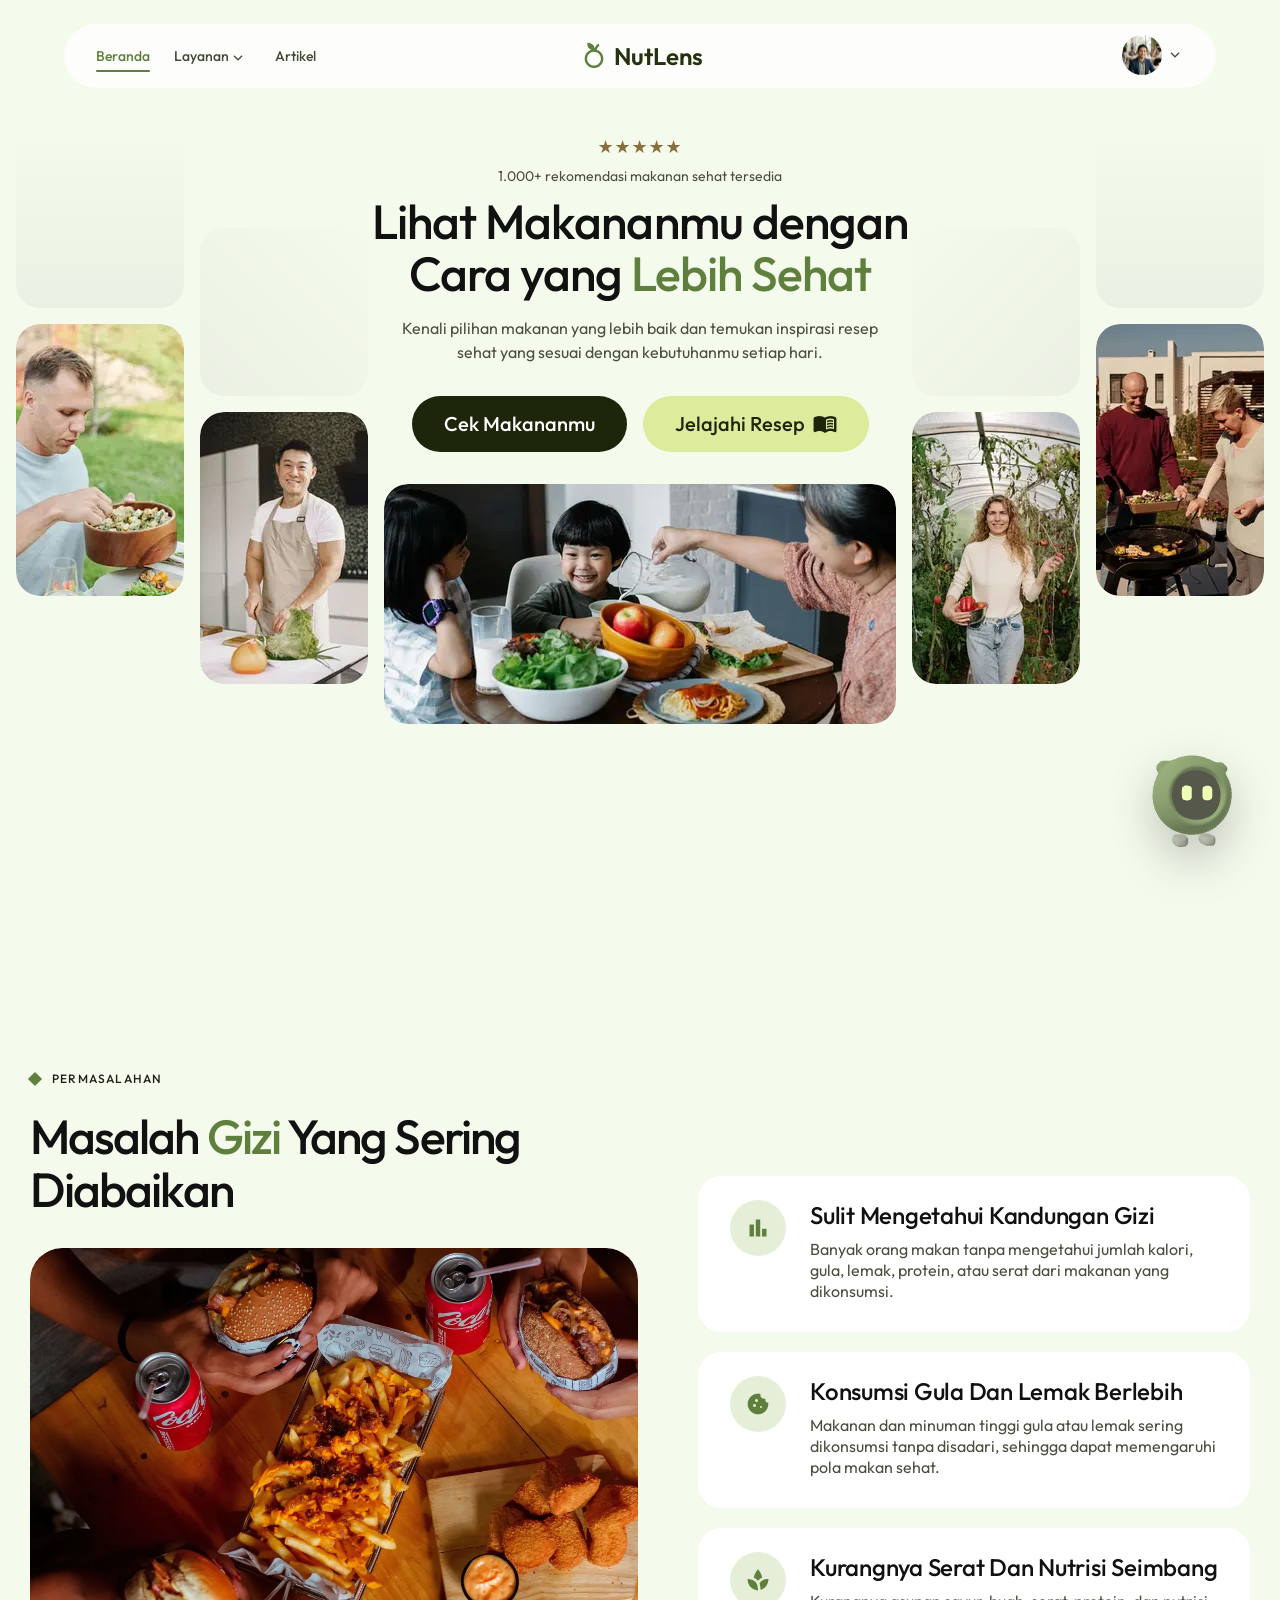
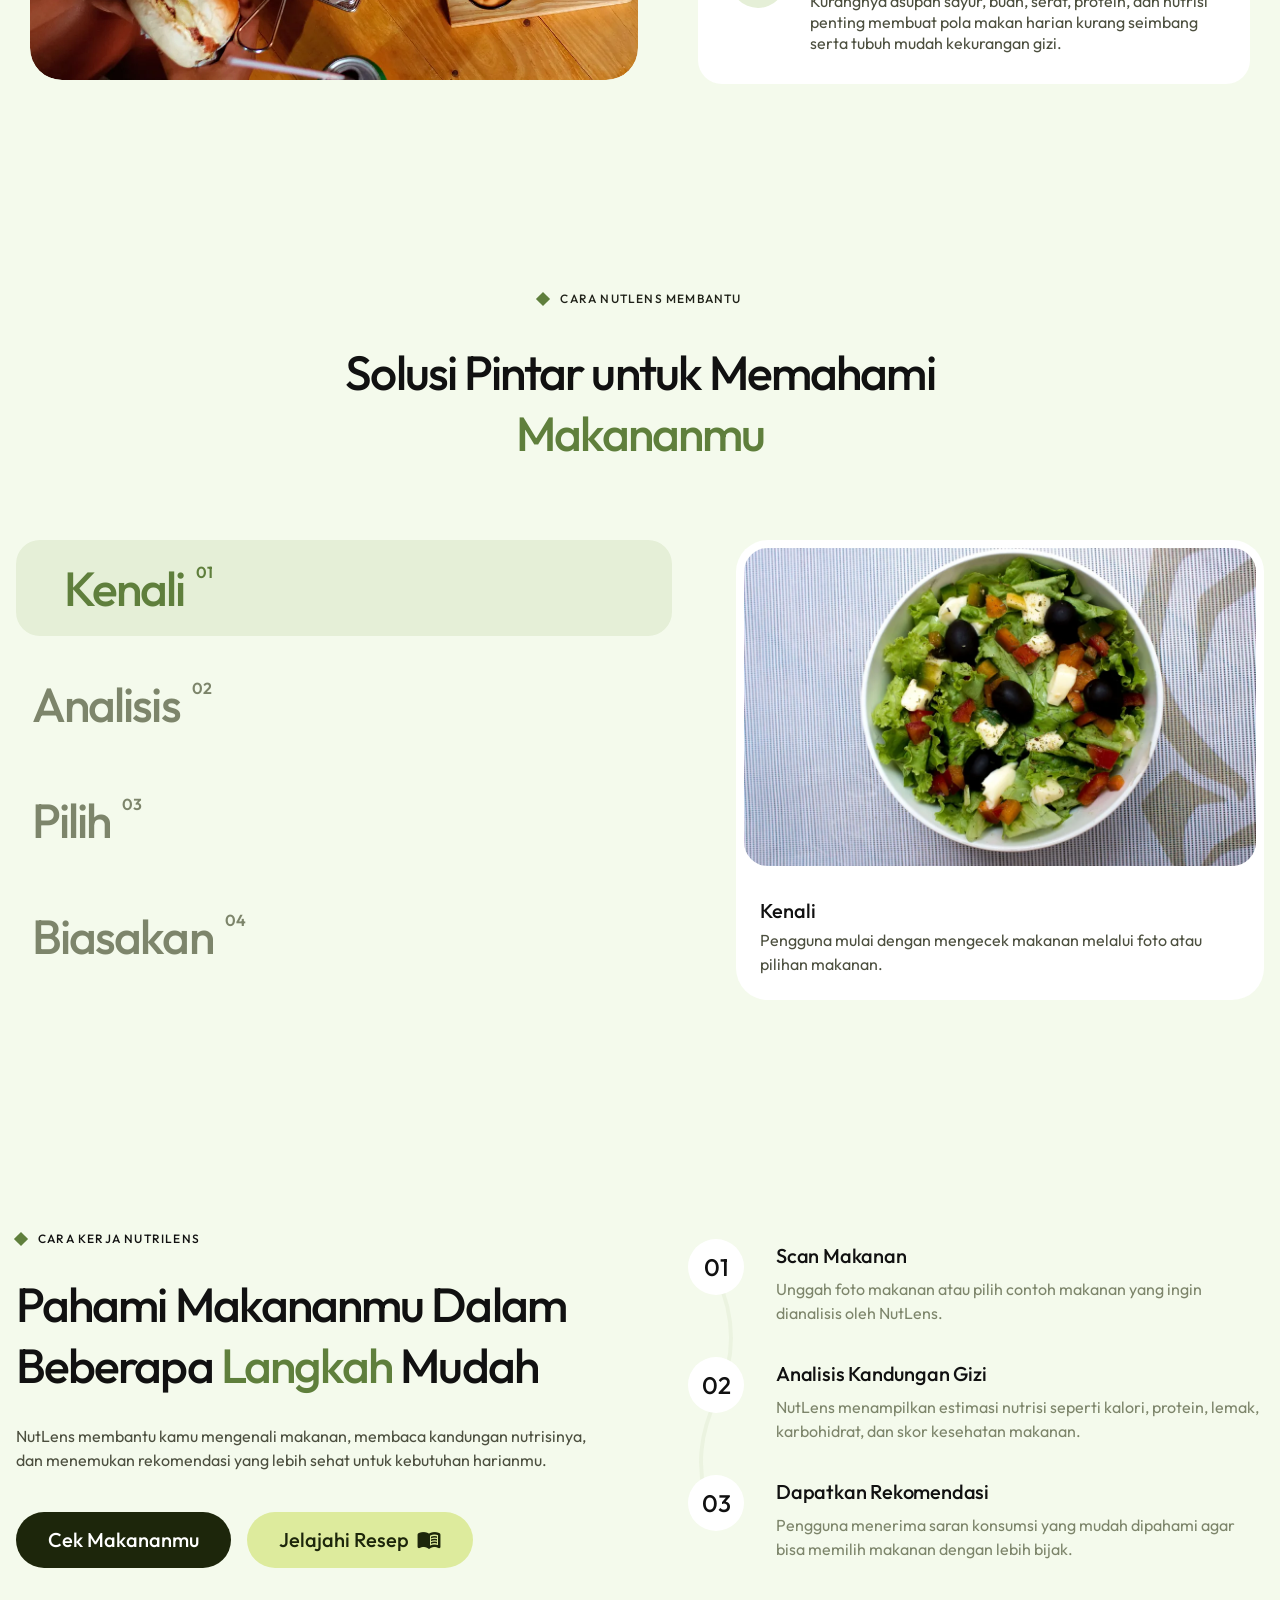
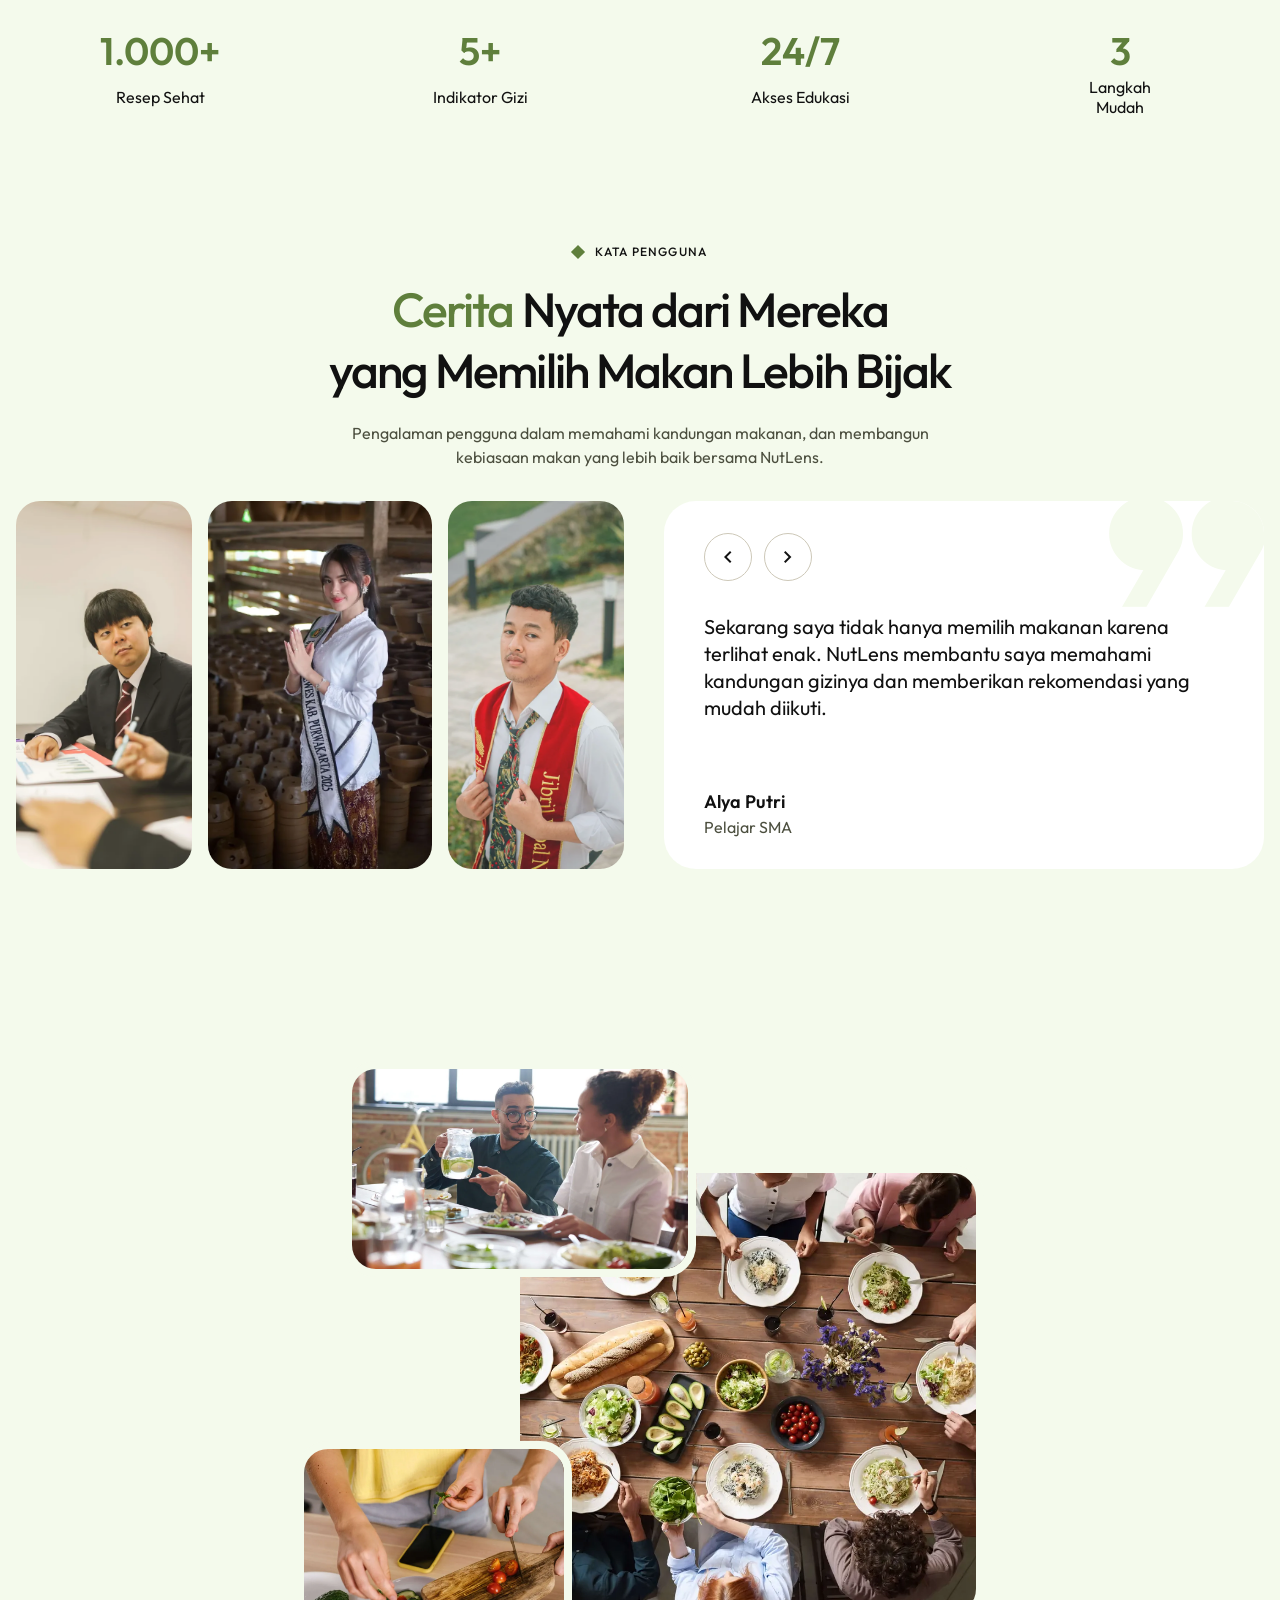
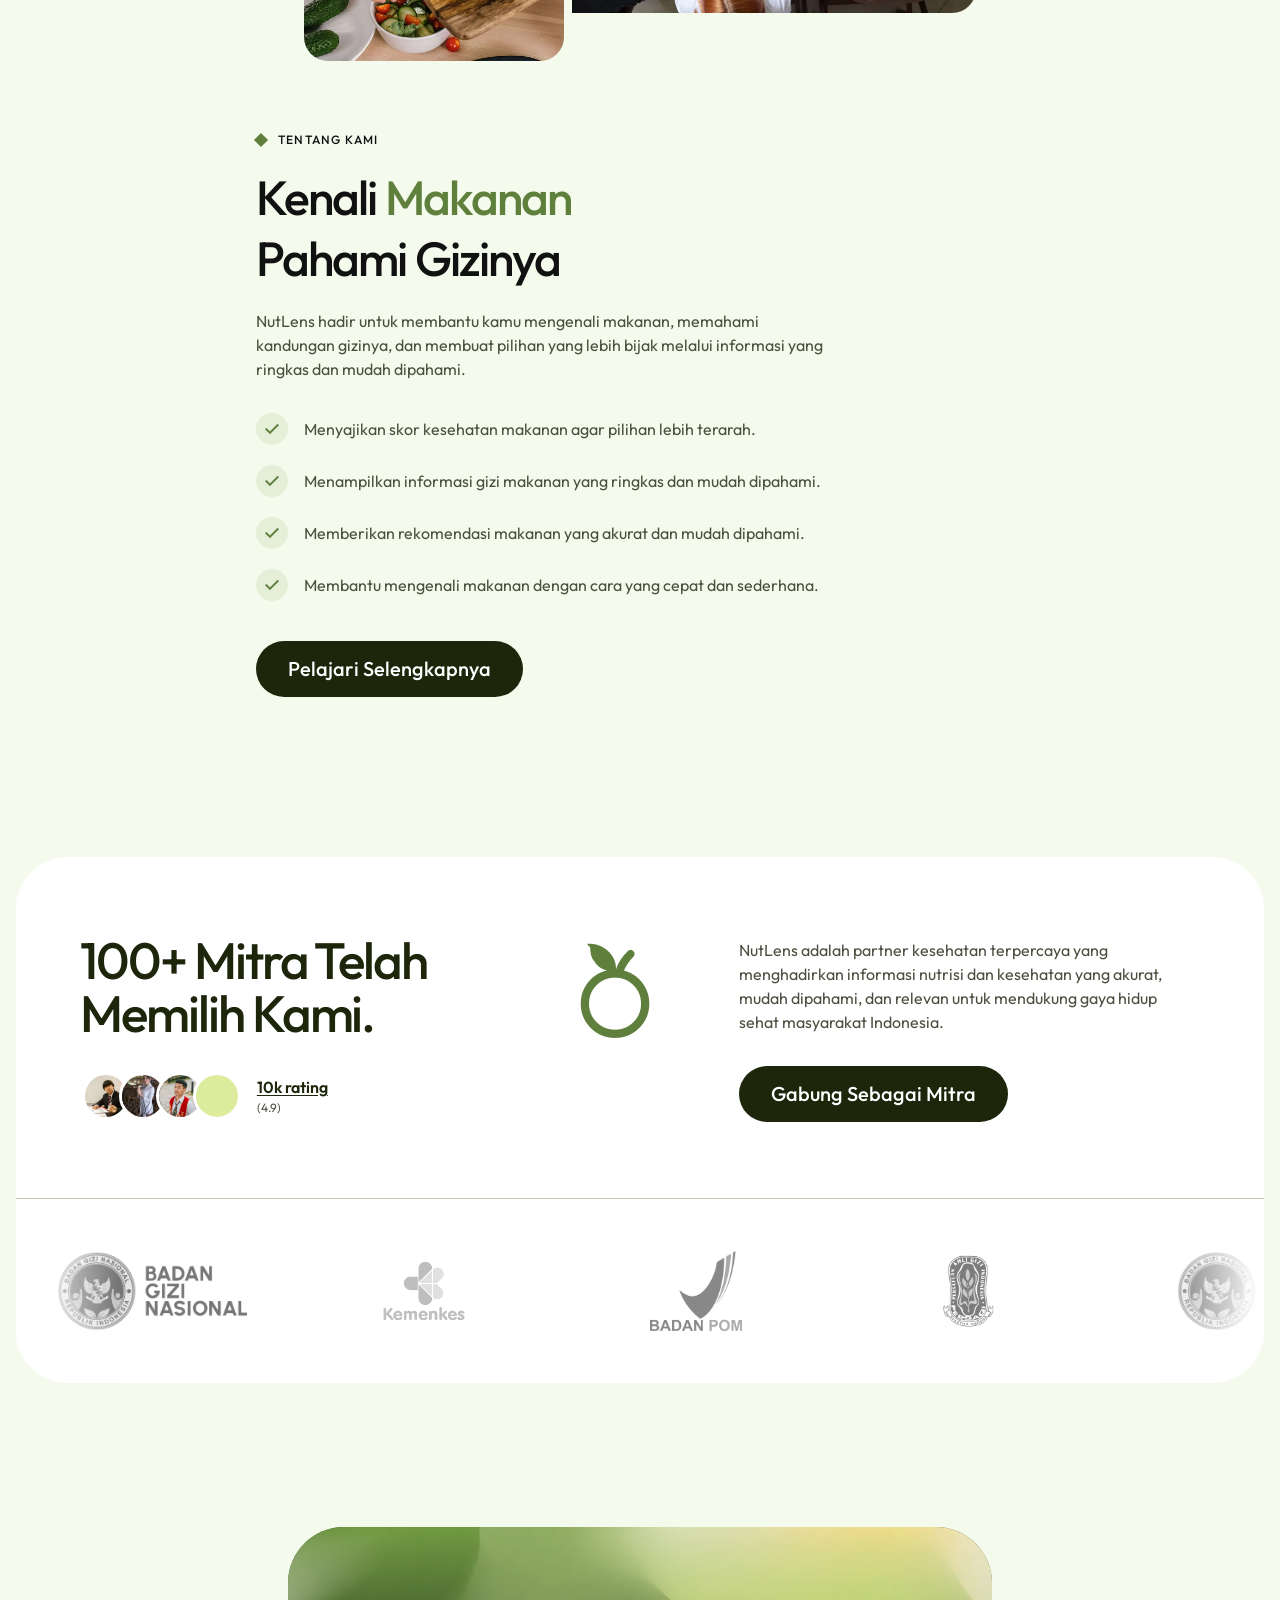
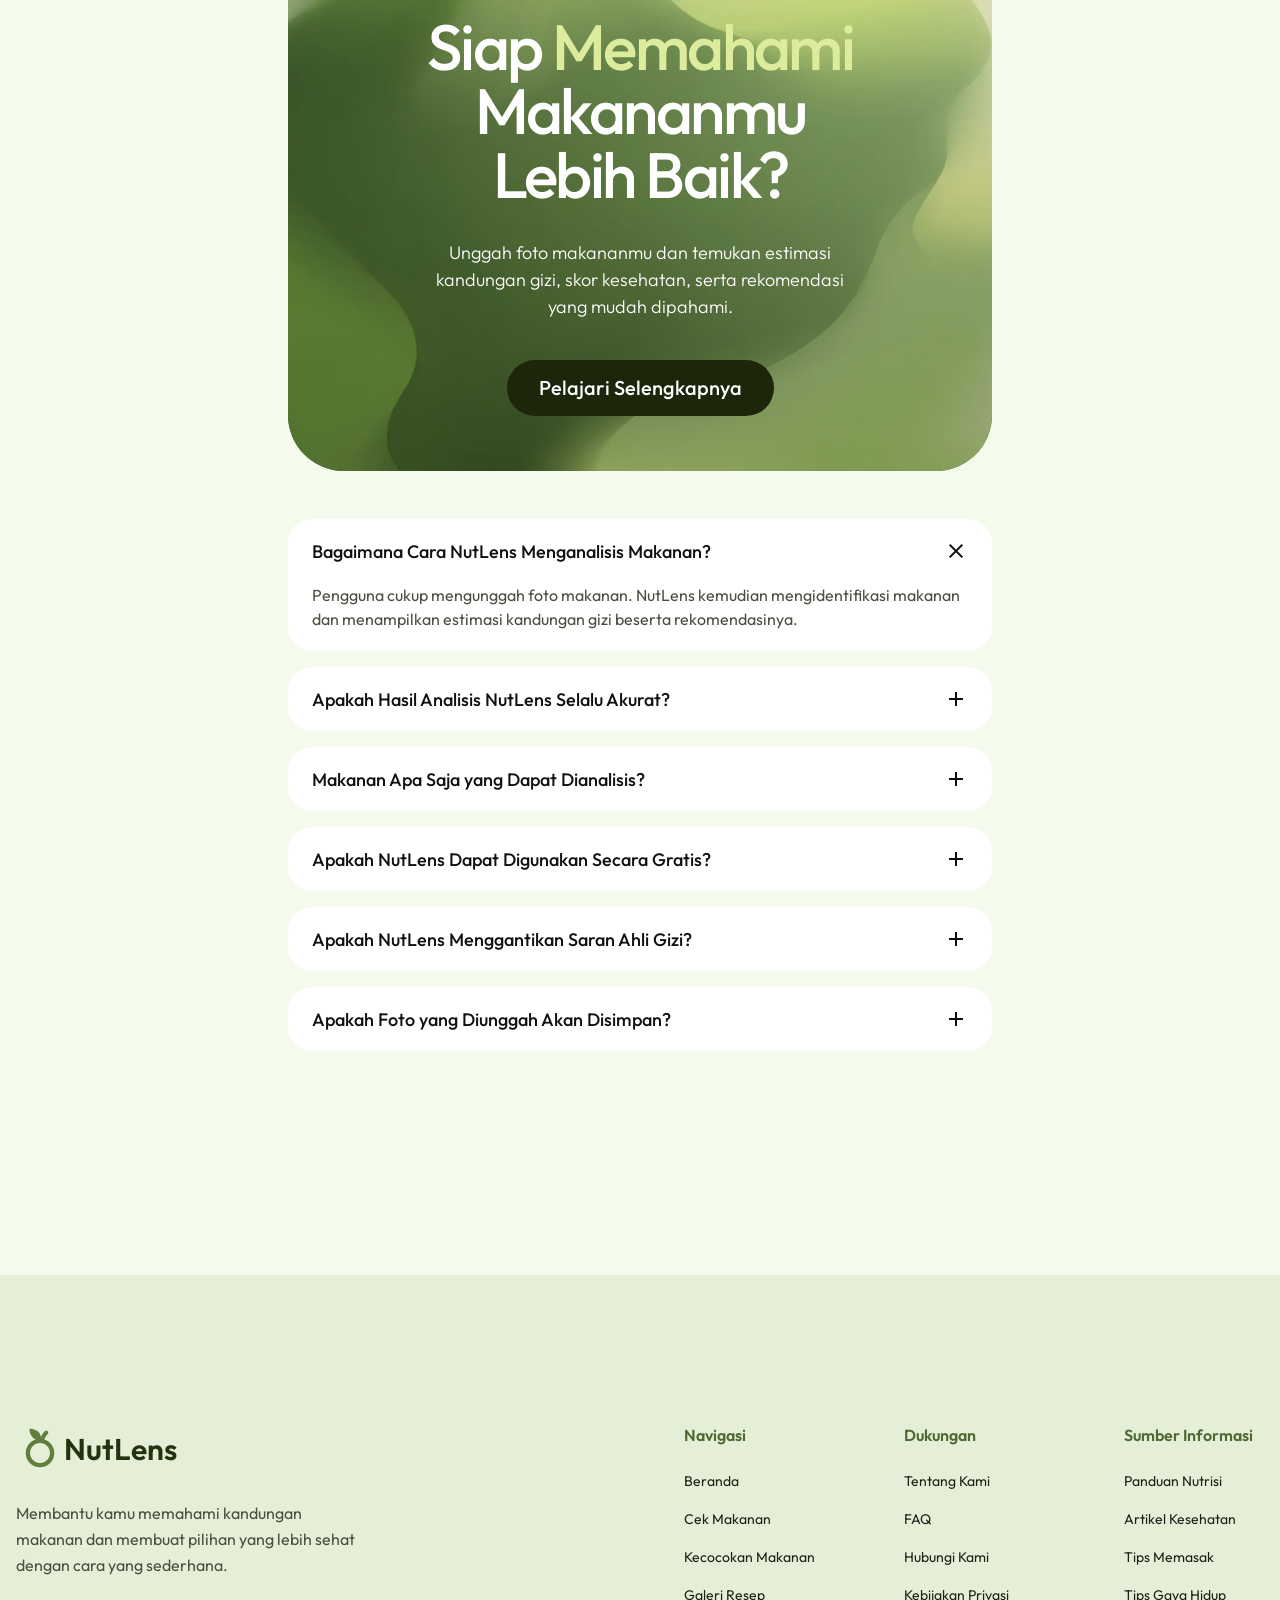
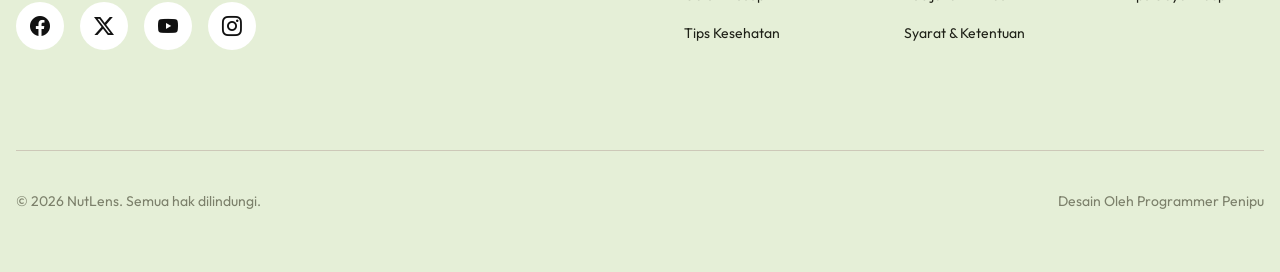
==== commit 8450e645: "style(html): format static pages consistently" ====
--- a/index.html
+++ b/index.html
@@ -4,6 +4,7 @@
     <meta charset="UTF-8" />
     <meta name="viewport" content="width=device-width, initial-scale=1" />
     <title>NutLens | Teman Nutrisimu</title>
+    <script src="assets/js/reveal-bootstrap.js"></script>
     <script>
       (() => {
         const root = document.documentElement;
@@ -12,21 +13,6 @@
           "(prefers-reduced-motion: reduce)",
         ).matches;
 
-        if (!reducedMotion && "IntersectionObserver" in window) {
-          root.classList.add("reveal-ready");
-          document.addEventListener(
-            "DOMContentLoaded",
-            () => {
-              window.setTimeout(() => {
-                if (!root.classList.contains("reveal-runtime-ready")) {
-                  root.classList.remove("reveal-ready");
-                }
-              }, 1600);
-            },
-            { once: true },
-          );
-        }
-
         if (mobile || reducedMotion) return;
 
         root.classList.add("hero-intro-pending");
@@ -34,10 +20,7 @@
           "DOMContentLoaded",
           () => {
             window.setTimeout(() => {
-              root.classList.remove(
-                "hero-intro-pending",
-                "hero-intro-playing",
-              );
+              root.classList.remove("hero-intro-pending", "hero-intro-playing");
               root.classList.add("hero-intro-complete");
             }, 1600);
           },
@@ -142,7 +125,9 @@
                     </span>
 
                     <span class="navbar-submenu-copy">
-                      <span class="navbar-submenu-title">Perencanaan Nutrisi</span>
+                      <span class="navbar-submenu-title"
+                        >Perencanaan Nutrisi</span
+                      >
                       <span class="navbar-submenu-description">
                         Buat resep dari bahan yang tersedia
                       </span>
@@ -204,12 +189,7 @@
             >
           </button>
 
-          <div
-            id="profile-menu"
-            class="navbar-profile-panel"
-            hidden
-            inert
-          >
+          <div id="profile-menu" class="navbar-profile-panel" hidden inert>
             <div class="navbar-profile-identity">
               <img
                 class="navbar-profile-avatar navbar-profile-avatar-panel"
@@ -260,11 +240,7 @@
         </button>
       </div>
 
-      <div
-        class="mobile-nav"
-        id="mobile-navigation"
-        aria-hidden="true"
-      >
+      <div class="mobile-nav" id="mobile-navigation" aria-hidden="true">
         <button
           class="mobile-nav-overlay"
           type="button"
@@ -284,9 +260,7 @@
               <span class="material-symbols-outlined">nutrition</span>
               <span>NutLens</span>
             </span>
-            <h2 id="mobile-nav-title" class="visually-hidden">
-              Menu NutLens
-            </h2>
+            <h2 id="mobile-nav-title" class="visually-hidden">Menu NutLens</h2>
             <button
               class="mobile-nav-close"
               type="button"
@@ -303,15 +277,10 @@
               class="mobile-nav-section"
               aria-labelledby="mobile-account-title"
             >
-              <h3
-                id="mobile-account-title"
-                class="mobile-nav-section-title"
-              >
+              <h3 id="mobile-account-title" class="mobile-nav-section-title">
                 Akun
               </h3>
-              <a
-                class="mobile-nav-account"
-              >
+              <a class="mobile-nav-account">
                 <img
                   class="mobile-nav-avatar"
                   src="assets/images/testimonial/Bang Raka.webp"
@@ -333,10 +302,7 @@
               class="mobile-nav-section"
               aria-labelledby="mobile-navigation-title"
             >
-              <h3
-                id="mobile-navigation-title"
-                class="mobile-nav-section-title"
-              >
+              <h3 id="mobile-navigation-title" class="mobile-nav-section-title">
                 Navigasi
               </h3>
               <nav aria-label="Navigasi mobile">
@@ -347,9 +313,7 @@
                       href="index.html"
                       aria-current="page"
                     >
-                      <span
-                        class="material-symbols-outlined"
-                        aria-hidden="true"
+                      <span class="material-symbols-outlined" aria-hidden="true"
                         >home</span
                       >
                       <span>Beranda</span>
@@ -407,13 +371,8 @@
                     </div>
                   </li>
                   <li>
-                    <a
-                      class="mobile-nav-item"
-                      href="assets/pages/artikel.html"
-                    >
-                      <span
-                        class="material-symbols-outlined"
-                        aria-hidden="true"
+                    <a class="mobile-nav-item" href="assets/pages/artikel.html">
+                      <span class="material-symbols-outlined" aria-hidden="true"
                         >article</span
                       >
                       <span>Artikel</span>
@@ -480,11 +439,14 @@
               href="assets/pages/cek-makanan.html"
               class="hero-cta hero-cta-primary hero-cta-text-swap"
             >
-              <span class="hero-cta-label hero-cta-label-current">Cek Makananmu</span>
+              <span class="hero-cta-label hero-cta-label-current"
+                >Cek Makananmu</span
+              >
               <span
                 class="hero-cta-label hero-cta-label-replacement"
                 aria-hidden="true"
-              >Cek Makananmu</span>
+                >Cek Makananmu</span
+              >
             </a>
             <a
               href="assets/pages/resep-galeri.html"
@@ -494,11 +456,13 @@
               <span
                 class="hero-cta-icon hero-cta-icon-end material-symbols-outlined"
                 aria-hidden="true"
-              >menu_book</span>
+                >menu_book</span
+              >
               <span
                 class="hero-cta-icon hero-cta-icon-center material-symbols-outlined"
                 aria-hidden="true"
-              >menu_book</span>
+                >menu_book</span
+              >
             </a>
           </div>
         </div>
@@ -522,9 +486,7 @@
               />
             </div>
           </div>
-          <div
-            class="hero-image-frame hero-image-side hero-image-frame-left"
-          >
+          <div class="hero-image-frame hero-image-side hero-image-frame-left">
             <div class="hero-image-motion">
               <img
                 class="hero-image"
@@ -548,7 +510,7 @@
                 class="hero-image"
                 src="assets/images/hero/optimized/tengah-1088.webp"
                 srcset="
-                  assets/images/hero/optimized/tengah-544.webp 544w,
+                  assets/images/hero/optimized/tengah-544.webp   544w,
                   assets/images/hero/optimized/tengah-1088.webp 1088w
                 "
                 sizes="(max-width: 46rem) 24vw, min(37.778vw, 34rem)"
@@ -560,9 +522,7 @@
               />
             </div>
           </div>
-          <div
-            class="hero-image-frame hero-image-side hero-image-frame-right"
-          >
+          <div class="hero-image-frame hero-image-side hero-image-frame-right">
             <div class="hero-image-motion">
               <img
                 class="hero-image"
@@ -605,10 +565,7 @@
         <div class="problems-layout">
           <div class="problems-intro">
             <p class="problems-eyebrow" data-reveal="fade-up">
-              <span
-                class="problems-eyebrow-mark"
-                aria-hidden="true"
-              ></span>
+              <span class="problems-eyebrow-mark" aria-hidden="true"></span>
               <span class="problems-eyebrow-title">PERMASALAHAN</span>
             </p>
 
@@ -618,7 +575,8 @@
               data-reveal="fade-up"
               data-reveal-delay="100"
             >
-              Masalah <span class="problems-accent">Gizi</span> Yang Sering Diabaikan
+              Masalah <span class="problems-accent">Gizi</span> Yang Sering
+              Diabaikan
             </h2>
 
             <figure
@@ -645,9 +603,7 @@
               data-reveal-delay="100"
             >
               <span class="problem-card-icon">
-                <span
-                  class="material-symbols-outlined"
-                  aria-hidden="true"
+                <span class="material-symbols-outlined" aria-hidden="true"
                   >bar_chart</span
                 >
               </span>
@@ -668,9 +624,7 @@
               data-reveal-delay="200"
             >
               <span class="problem-card-icon">
-                <span
-                  class="material-symbols-outlined"
-                  aria-hidden="true"
+                <span class="material-symbols-outlined" aria-hidden="true"
                   >cookie</span
                 >
               </span>
@@ -691,9 +645,7 @@
               data-reveal-delay="300"
             >
               <span class="problem-card-icon">
-                <span
-                  class="material-symbols-outlined"
-                  aria-hidden="true"
+                <span class="material-symbols-outlined" aria-hidden="true"
                   >spa</span
                 >
               </span>
@@ -712,11 +664,7 @@
         </div>
       </section>
 
-      <section
-        class="solution"
-        aria-labelledby="solution-title"
-        data-solution
-      >
+      <section class="solution" aria-labelledby="solution-title" data-solution>
         <header class="solution-header" data-reveal="fade-up">
           <p class="solution-eyebrow">
             <span class="solution-eyebrow-mark" aria-hidden="true"></span>
@@ -832,8 +780,8 @@
               </figure>
               <h3 class="solution-panel-title">Kenali</h3>
               <p class="solution-description">
-                Pengguna mulai dengan mengecek makanan melalui foto atau
-                pilihan makanan.
+                Pengguna mulai dengan mengecek makanan melalui foto atau pilihan
+                makanan.
               </p>
             </article>
 
@@ -916,8 +864,8 @@
               </figure>
               <h3 class="solution-panel-title">Biasakan</h3>
               <p class="solution-description">
-                Pilihan sehat yang dilakukan secara konsisten membantu
-                membangun kebiasaan makan yang lebih baik setiap hari.
+                Pilihan sehat yang dilakukan secara konsisten membantu membangun
+                kebiasaan makan yang lebih baik setiap hari.
               </p>
             </article>
           </div>
@@ -932,10 +880,7 @@
         <div class="how-it-works-content">
           <header class="how-it-works-intro">
             <p class="how-it-works-eyebrow" data-reveal="fade-up">
-              <span
-                class="how-it-works-eyebrow-mark"
-                aria-hidden="true"
-              ></span>
+              <span class="how-it-works-eyebrow-mark" aria-hidden="true"></span>
               <span>CARA KERJA NUTRILENS</span>
             </p>
 
@@ -971,11 +916,14 @@
                 href="assets/pages/cek-makanan.html"
                 class="hero-cta hero-cta-primary hero-cta-text-swap"
               >
-                <span class="hero-cta-label hero-cta-label-current">Cek Makananmu</span>
+                <span class="hero-cta-label hero-cta-label-current"
+                  >Cek Makananmu</span
+                >
                 <span
                   class="hero-cta-label hero-cta-label-replacement"
                   aria-hidden="true"
-                >Cek Makananmu</span>
+                  >Cek Makananmu</span
+                >
               </a>
               <a
                 href="assets/pages/resep-galeri.html"
@@ -985,11 +933,13 @@
                 <span
                   class="hero-cta-icon hero-cta-icon-end material-symbols-outlined"
                   aria-hidden="true"
-                >menu_book</span>
+                  >menu_book</span
+                >
                 <span
                   class="hero-cta-icon hero-cta-icon-center material-symbols-outlined"
                   aria-hidden="true"
-                >menu_book</span>
+                  >menu_book</span
+                >
               </a>
             </div>
           </header>
@@ -1053,9 +1003,7 @@
               >
                 <span class="how-it-works-number" aria-hidden="true">03</span>
                 <div class="how-it-works-step-content">
-                  <h3 class="how-it-works-step-title">
-                    Dapatkan Rekomendasi
-                  </h3>
+                  <h3 class="how-it-works-step-title">Dapatkan Rekomendasi</h3>
                   <p class="how-it-works-step-description">
                     Pengguna menerima saran konsumsi yang mudah dipahami agar
                     bisa memilih makanan dengan lebih bijak.
@@ -1076,7 +1024,8 @@
               class="how-it-works-stat-value"
               data-count-target="1000"
               data-count-suffix="+"
-            >1.000+</strong>
+              >1.000+</strong
+            >
             <span class="how-it-works-stat-label">Resep Sehat</span>
           </li>
           <li
@@ -1088,7 +1037,8 @@
               class="how-it-works-stat-value"
               data-count-target="5"
               data-count-suffix="+"
-            >5+</strong>
+              >5+</strong
+            >
             <span class="how-it-works-stat-label">Indikator Gizi</span>
           </li>
           <li
@@ -1100,7 +1050,8 @@
               class="how-it-works-stat-value"
               data-count-target="24"
               data-count-suffix="/7"
-            >24/7</strong>
+              >24/7</strong
+            >
             <span class="how-it-works-stat-label">Akses Edukasi</span>
           </li>
           <li
@@ -1112,7 +1063,8 @@
               class="how-it-works-stat-value"
               data-count-target="3"
               data-count-suffix=""
-            >3</strong>
+              >3</strong
+            >
             <span class="how-it-works-stat-label">Langkah Mudah</span>
           </li>
         </ul>
@@ -1264,7 +1216,11 @@
               </button>
             </div>
 
-            <span class="testimonial-quote-mark material-symbols-outlined" aria-hidden="true">format_quote</span>
+            <span
+              class="testimonial-quote-mark material-symbols-outlined"
+              aria-hidden="true"
+              >format_quote</span
+            >
 
             <div
               class="testimonial-quote-content"
@@ -1365,9 +1321,14 @@
                 data-reveal-delay="100"
               >
                 <span class="about-check-icon" aria-hidden="true">
-                  <span class="material-symbols-outlined" aria-hidden="true">check</span>
+                  <span class="material-symbols-outlined" aria-hidden="true"
+                    >check</span
+                  >
                 </span>
-                <span>Menyajikan skor kesehatan makanan agar pilihan lebih terarah.</span>
+                <span
+                  >Menyajikan skor kesehatan makanan agar pilihan lebih
+                  terarah.</span
+                >
               </li>
               <li
                 class="about-check-item"
@@ -1375,9 +1336,14 @@
                 data-reveal-delay="200"
               >
                 <span class="about-check-icon" aria-hidden="true">
-                  <span class="material-symbols-outlined" aria-hidden="true">check</span>
+                  <span class="material-symbols-outlined" aria-hidden="true"
+                    >check</span
+                  >
                 </span>
-                <span>Menampilkan informasi gizi makanan yang ringkas dan mudah dipahami.</span>
+                <span
+                  >Menampilkan informasi gizi makanan yang ringkas dan mudah
+                  dipahami.</span
+                >
               </li>
               <li
                 class="about-check-item"
@@ -1385,9 +1351,14 @@
                 data-reveal-delay="300"
               >
                 <span class="about-check-icon" aria-hidden="true">
-                  <span class="material-symbols-outlined" aria-hidden="true">check</span>
+                  <span class="material-symbols-outlined" aria-hidden="true"
+                    >check</span
+                  >
                 </span>
-                <span>Memberikan rekomendasi makanan yang akurat dan mudah dipahami.</span>
+                <span
+                  >Memberikan rekomendasi makanan yang akurat dan mudah
+                  dipahami.</span
+                >
               </li>
               <li
                 class="about-check-item"
@@ -1395,9 +1366,14 @@
                 data-reveal-delay="400"
               >
                 <span class="about-check-icon" aria-hidden="true">
-                  <span class="material-symbols-outlined" aria-hidden="true">check</span>
+                  <span class="material-symbols-outlined" aria-hidden="true"
+                    >check</span
+                  >
                 </span>
-                <span>Membantu mengenali makanan dengan cara yang cepat dan sederhana.</span>
+                <span
+                  >Membantu mengenali makanan dengan cara yang cepat dan
+                  sederhana.</span
+                >
               </li>
             </ul>
 
@@ -1407,11 +1383,14 @@
               data-reveal="fade-up"
               data-reveal-delay="500"
             >
-              <span class="hero-cta-label hero-cta-label-current">Pelajari Selengkapnya</span>
+              <span class="hero-cta-label hero-cta-label-current"
+                >Pelajari Selengkapnya</span
+              >
               <span
                 class="hero-cta-label hero-cta-label-replacement"
                 aria-hidden="true"
-              >Pelajari Selengkapnya</span>
+                >Pelajari Selengkapnya</span
+              >
             </a>
           </div>
         </div>
@@ -1424,11 +1403,35 @@
               100+ Mitra Telah Memilih Kami.
             </h2>
 
-            <div class="partners-trust" aria-label="Rating mitra 4,9 dari 10 ribu penilaian">
+            <div
+              class="partners-trust"
+              aria-label="Rating mitra 4,9 dari 10 ribu penilaian"
+            >
               <div class="partners-avatars" aria-hidden="true">
-                <img src="assets/images/testimonial/ceo.webp" alt="" width="52" height="52" loading="lazy" decoding="async" />
-                <img src="assets/images/testimonial/putri.webp" alt="" width="52" height="52" loading="lazy" decoding="async" />
-                <img src="assets/images/testimonial/mahasiswa.webp" alt="" width="52" height="52" loading="lazy" decoding="async" />
+                <img
+                  src="assets/images/testimonial/ceo.webp"
+                  alt=""
+                  width="52"
+                  height="52"
+                  loading="lazy"
+                  decoding="async"
+                />
+                <img
+                  src="assets/images/testimonial/putri.webp"
+                  alt=""
+                  width="52"
+                  height="52"
+                  loading="lazy"
+                  decoding="async"
+                />
+                <img
+                  src="assets/images/testimonial/mahasiswa.webp"
+                  alt=""
+                  width="52"
+                  height="52"
+                  loading="lazy"
+                  decoding="async"
+                />
                 <span class="partners-avatar-more"></span>
               </div>
               <div class="partners-rating">
@@ -1438,11 +1441,20 @@
             </div>
           </div>
 
-          <div class="partners-brandmark" aria-hidden="true" data-reveal="fade-up" data-reveal-delay="100">
+          <div
+            class="partners-brandmark"
+            aria-hidden="true"
+            data-reveal="fade-up"
+            data-reveal-delay="100"
+          >
             <span class="material-symbols-outlined">nutrition</span>
           </div>
 
-          <div class="partners-invitation" data-reveal="fade-up" data-reveal-delay="200">
+          <div
+            class="partners-invitation"
+            data-reveal="fade-up"
+            data-reveal-delay="200"
+          >
             <p>
               NutLens adalah partner kesehatan terpercaya yang menghadirkan
               informasi nutrisi dan kesehatan yang akurat, mudah dipahami, dan
@@ -1452,37 +1464,109 @@
               class="hero-cta hero-cta-primary hero-cta-text-swap partners-cta"
               type="button"
             >
-              <span class="hero-cta-label hero-cta-label-current">Gabung Sebagai Mitra</span>
+              <span class="hero-cta-label hero-cta-label-current"
+                >Gabung Sebagai Mitra</span
+              >
               <span
                 class="hero-cta-label hero-cta-label-replacement"
                 aria-hidden="true"
-              >Gabung Sebagai Mitra</span>
+                >Gabung Sebagai Mitra</span
+              >
             </button>
           </div>
         </div>
 
-        <div class="partners-marquee" aria-label="Mitra kesehatan NutLens" data-reveal="fade-up" data-reveal-delay="300">
+        <div
+          class="partners-marquee"
+          aria-label="Mitra kesehatan NutLens"
+          data-reveal="fade-up"
+          data-reveal-delay="300"
+        >
           <div class="partners-track">
             <div class="partners-logo-set">
               <div class="partners-logo">
-                <img src="assets/images/partners/bgn.png" alt="Badan Gizi Nasional" width="1762" height="742" loading="lazy" decoding="async" />
+                <img
+                  src="assets/images/partners/bgn.png"
+                  alt="Badan Gizi Nasional"
+                  width="1762"
+                  height="742"
+                  loading="lazy"
+                  decoding="async"
+                />
               </div>
               <div class="partners-logo">
-                <img src="assets/images/partners/kemenkes.png" alt="Kementerian Kesehatan Republik Indonesia" width="3508" height="2481" loading="lazy" decoding="async" />
+                <img
+                  src="assets/images/partners/kemenkes.png"
+                  alt="Kementerian Kesehatan Republik Indonesia"
+                  width="3508"
+                  height="2481"
+                  loading="lazy"
+                  decoding="async"
+                />
               </div>
               <div class="partners-logo">
-                <img src="assets/images/partners/bpom.png" alt="Badan Pengawas Obat dan Makanan" width="2000" height="1738" loading="lazy" decoding="async" />
+                <img
+                  src="assets/images/partners/bpom.png"
+                  alt="Badan Pengawas Obat dan Makanan"
+                  width="2000"
+                  height="1738"
+                  loading="lazy"
+                  decoding="async"
+                />
               </div>
               <div class="partners-logo">
-                <img src="assets/images/partners/persagi.png" alt="Persatuan Ahli Gizi Indonesia" width="500" height="500" loading="lazy" decoding="async" />
+                <img
+                  src="assets/images/partners/persagi.png"
+                  alt="Persatuan Ahli Gizi Indonesia"
+                  width="500"
+                  height="500"
+                  loading="lazy"
+                  decoding="async"
+                />
               </div>
             </div>
 
             <div class="partners-logo-set" aria-hidden="true">
-              <div class="partners-logo"><img src="assets/images/partners/bgn.png" alt="" width="1762" height="742" loading="lazy" decoding="async" /></div>
-              <div class="partners-logo"><img src="assets/images/partners/kemenkes.png" alt="" width="3508" height="2481" loading="lazy" decoding="async" /></div>
-              <div class="partners-logo"><img src="assets/images/partners/bpom.png" alt="" width="2000" height="1738" loading="lazy" decoding="async" /></div>
-              <div class="partners-logo"><img src="assets/images/partners/persagi.png" alt="" width="500" height="500" loading="lazy" decoding="async" /></div>
+              <div class="partners-logo">
+                <img
+                  src="assets/images/partners/bgn.png"
+                  alt=""
+                  width="1762"
+                  height="742"
+                  loading="lazy"
+                  decoding="async"
+                />
+              </div>
+              <div class="partners-logo">
+                <img
+                  src="assets/images/partners/kemenkes.png"
+                  alt=""
+                  width="3508"
+                  height="2481"
+                  loading="lazy"
+                  decoding="async"
+                />
+              </div>
+              <div class="partners-logo">
+                <img
+                  src="assets/images/partners/bpom.png"
+                  alt=""
+                  width="2000"
+                  height="1738"
+                  loading="lazy"
+                  decoding="async"
+                />
+              </div>
+              <div class="partners-logo">
+                <img
+                  src="assets/images/partners/persagi.png"
+                  alt=""
+                  width="500"
+                  height="500"
+                  loading="lazy"
+                  decoding="async"
+                />
+              </div>
             </div>
           </div>
         </div>
@@ -1520,11 +1604,14 @@
                   class="hero-cta hero-cta-primary hero-cta-text-swap final-cta-button"
                   href="assets/pages/cek-makanan.html"
                 >
-                  <span class="hero-cta-label hero-cta-label-current">Pelajari Selengkapnya</span>
+                  <span class="hero-cta-label hero-cta-label-current"
+                    >Pelajari Selengkapnya</span
+                  >
                   <span
                     class="hero-cta-label hero-cta-label-replacement"
                     aria-hidden="true"
-                  >Pelajari Selengkapnya</span>
+                    >Pelajari Selengkapnya</span
+                  >
                 </a>
               </div>
             </article>
@@ -1699,9 +1786,9 @@
                     data-faq-panel
                   >
                     <p>
-                      NutLens menyediakan fitur dasar yang dapat digunakan
-                      untuk mencoba pengenalan makanan dan memahami informasi
-                      nutrisi dengan lebih mudah.
+                      NutLens menyediakan fitur dasar yang dapat digunakan untuk
+                      mencoba pengenalan makanan dan memahami informasi nutrisi
+                      dengan lebih mudah.
                     </p>
                   </div>
                 </div>
@@ -1743,8 +1830,8 @@
                   >
                     <p>
                       Tidak. NutLens merupakan sarana edukasi dan pendukung
-                      keputusan, bukan pengganti diagnosis atau rekomendasi
-                      dari dokter dan ahli gizi.
+                      keputusan, bukan pengganti diagnosis atau rekomendasi dari
+                      dokter dan ahli gizi.
                     </p>
                   </div>
                 </div>
@@ -1801,7 +1888,11 @@
     <footer class="site-footer">
       <div class="site-footer-container">
         <div class="site-footer-main">
-          <div class="site-footer-brand" data-reveal="fade-up" data-reveal-delay="100">
+          <div
+            class="site-footer-brand"
+            data-reveal="fade-up"
+            data-reveal-delay="100"
+          >
             <a
               class="site-footer-brand-link"
               href="index.html"
@@ -1854,15 +1945,24 @@
             </div>
           </div>
 
-          <div class="site-footer-navigation" data-reveal="fade-up" data-reveal-delay="250">
+          <div
+            class="site-footer-navigation"
+            data-reveal="fade-up"
+            data-reveal-delay="250"
+          >
             <nav aria-labelledby="footer-navigation-title">
               <h2 id="footer-navigation-title" class="site-footer-nav-title">
                 Navigasi
               </h2>
               <ul class="site-footer-nav-list">
-                <li><a class="site-footer-link" href="index.html">Beranda</a></li>
                 <li>
-                  <a class="site-footer-link" href="assets/pages/cek-makanan.html">
+                  <a class="site-footer-link" href="index.html">Beranda</a>
+                </li>
+                <li>
+                  <a
+                    class="site-footer-link"
+                    href="assets/pages/cek-makanan.html"
+                  >
                     Cek Makanan
                   </a>
                 </li>
@@ -1877,7 +1977,10 @@
                   </a>
                 </li>
                 <li>
-                  <a class="site-footer-link" href="assets/pages/resep-galeri.html">
+                  <a
+                    class="site-footer-link"
+                    href="assets/pages/resep-galeri.html"
+                  >
                     Galeri Resep
                   </a>
                 </li>
@@ -1894,7 +1997,11 @@
                 Dukungan
               </h2>
               <ul class="site-footer-nav-list">
-                <li><a class="site-footer-link" href="#about-title">Tentang Kami</a></li>
+                <li>
+                  <a class="site-footer-link" href="#about-title"
+                    >Tentang Kami</a
+                  >
+                </li>
                 <li><a class="site-footer-link" href="#faq-title">FAQ</a></li>
                 <li>
                   <a
@@ -1976,7 +2083,11 @@
 
         <div class="site-footer-divider" aria-hidden="true"></div>
 
-        <div class="site-footer-bottom" data-reveal="fade-up" data-reveal-delay="350">
+        <div
+          class="site-footer-bottom"
+          data-reveal="fade-up"
+          data-reveal-delay="350"
+        >
           <p>© 2026 NutLens. Semua hak dilindungi.</p>
           <p>Desain Oleh Programmer Penipu</p>
         </div>
@@ -2084,8 +2195,8 @@
             </button>
           </form>
           <p class="visually-hidden" id="nutlens-chat-note">
-            Jawaban dipilih dari topik yang telah disiapkan dan tidak dikirim
-            ke layanan AI.
+            Jawaban dipilih dari topik yang telah disiapkan dan tidak dikirim ke
+            layanan AI.
           </p>
         </footer>
       </section>
